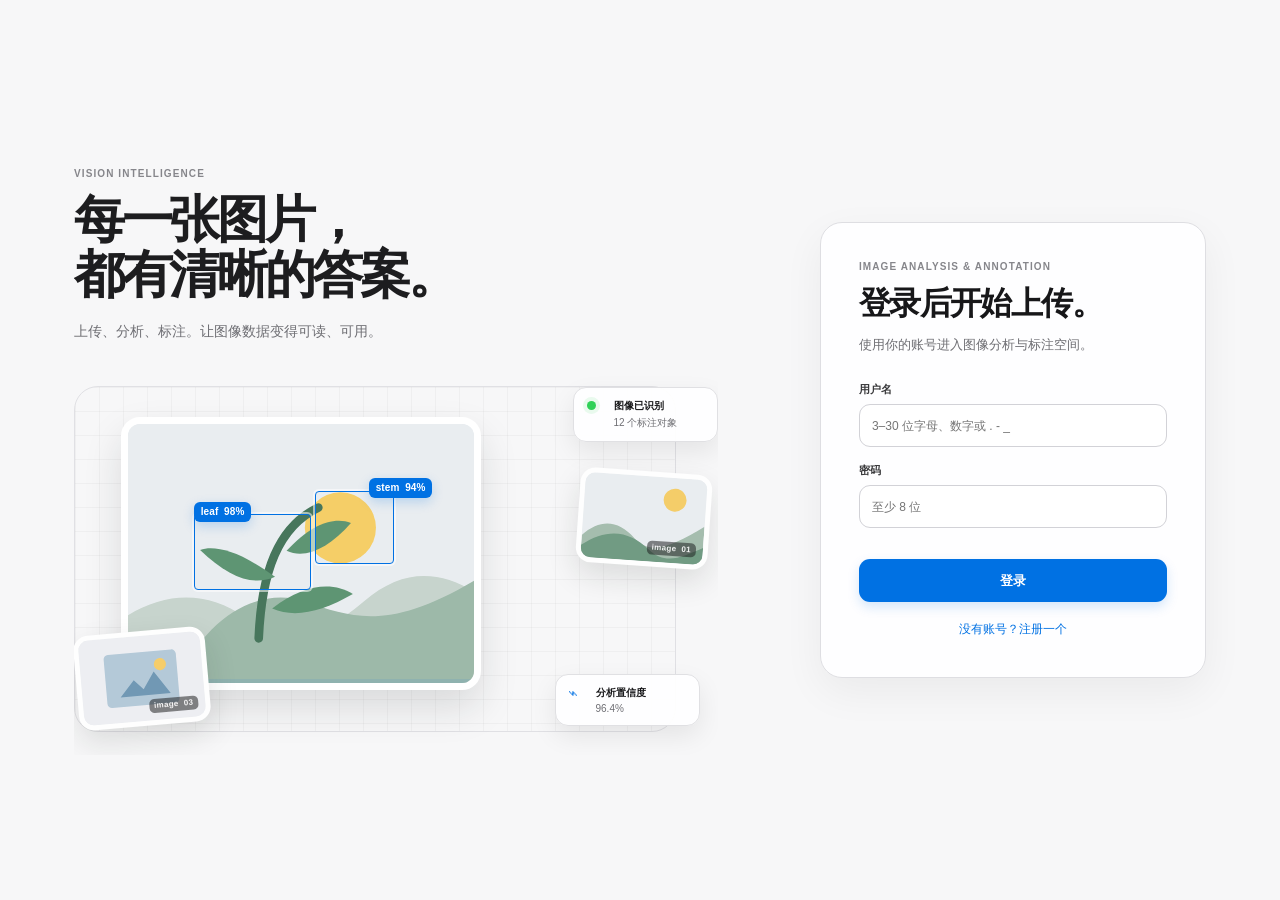
==== index.html @ e37cbc3e "导入 Vision Studio 前端（第二十五至二十八轮定稿） - 原生 HTML/CSS/JS，无构建步骤 - 唯一后端入口 sdk.js，含 5 处本地修正 - 后端地址统一在 core.js " ====
<!doctype html>
<html lang="zh-CN">
  <head>
    <meta charset="UTF-8" />
    <meta name="viewport" content="width=device-width, initial-scale=1.0" />
    <meta name="description" content="Vision Studio AI 视觉工作台" />
    <title>Vision Studio</title>
    <link rel="stylesheet" href="styles.css" />
  </head>
  <body>
    <div class="app-shell">
      <aside class="utility-rail" aria-label="快捷操作">
        <button id="railProfile" type="button" aria-label="个人与账号">
          <span class="material-symbols-rounded" aria-hidden="true">account_circle</span>
          <span class="rail-label">个人与账号</span>
        </button>
        <button id="railUpload" type="button" aria-label="上传图片">
          <span class="material-symbols-rounded" aria-hidden="true">cloud_upload</span>
          <span class="rail-label">上传图片</span>
        </button>
        <button id="railData" type="button" aria-label="查看图像数据">
          <span class="material-symbols-rounded" aria-hidden="true">photo_prints</span>
          <span class="rail-label">图像数据</span>
        </button>
        <button id="railTeam" type="button" aria-label="小组空间">
          <span class="material-symbols-rounded" aria-hidden="true">groups</span>
          <span class="rail-label">小组空间</span>
        </button>
        <span class="rail-divider" aria-hidden="true"></span>

        <!-- 退出：点击后从分隔线处分裂成独立小卡片，取消则收缩粘回 -->
        <span class="logout-slot">
          <button id="railLogout" class="logout-chip" type="button" aria-label="退出登录">
            <span class="logout-chip-icon">
              <span class="material-symbols-rounded" aria-hidden="true">logout</span>
            </span>
            <span class="logout-chip-copy">
              <span class="logout-chip-title">退出登录</span>
              <span class="logout-chip-note">需要重新登录</span>
            </span>
            <span class="logout-chip-action" id="confirmLogout" role="button" tabindex="0">确定</span>
          </button>
        </span>
      </aside>

      <main class="main" id="workspace">
        <header class="app-bar">
          <div class="app-brand">
            <span class="app-mark" aria-hidden="true">V</span>
            <span class="app-brand-name">Vision Studio</span>
          </div>
          <button class="app-account" id="appAccount" type="button" aria-label="打开个人与账号">
            <span class="app-avatar" id="appAvatar" aria-hidden="true">·</span>
            <span class="app-account-copy"><strong id="appAccountName">参赛成员</strong><small>个人与账号</small></span>
          </button>
        </header>

        <div class="content" id="contentArea">
          <!-- 上传 -->
          <section class="app-view is-visible" data-view="workspace">
            <section class="hero upload-hero" aria-labelledby="heroTitle">
              <div>
                <span class="eyebrow"><i></i> 图像分析与标注</span>
                <h1 id="heroTitle">选择图片，确认导入。</h1>
                <p>先加入待分析列表，确认后才会真正上传；可一次选择多张图片。</p>
              </div>
              <label class="upload-zone" for="imageUpload">
                <span class="material-symbols-rounded" aria-hidden="true">cloud_upload</span>
                <strong>点击选择图片</strong>
                <small>可多选 · 支持 JPG、PNG、WEBP · 单次最多 50 张</small>
              </label>
              <p class="upload-feedback" id="uploadFeedback" aria-live="polite">还未选择文件</p>
              <input id="imageUpload" type="file" accept="image/jpeg,image/png,image/webp,application/zip,.zip" multiple hidden />
            </section>

            <section class="section selection-panel" id="selectionPanel" hidden aria-labelledby="selectionTitle">
              <div class="section-heading">
                <div>
                  <p class="section-kicker">READY TO ANALYZE</p>
                  <h2 id="selectionTitle">已选择 0 个文件</h2>
                </div>
                <button class="text-button" id="clearSelection" type="button">全部清除</button>
              </div>
              <div class="selected-file-list" id="selectedFileList"></div>
              <div class="analysis-targets">
                <label for="analysisTargets">识别目标 <span>必填</span></label>
                <input id="analysisTargets" type="text" maxlength="300" placeholder="例如：行人、汽车、交通标志" />
                <small>用逗号分隔。模型会按这些类别检测并生成标注框。</small>
              </div>
              <div class="selection-actions"><span id="selectionSummary">确认后才会上传并开始分析</span><button class="primary-button" id="confirmAnalysis" type="button">确认并开始分析 <span>→</span></button></div>
            </section>
          </section>

          <!-- 图像数据 -->
          <section class="app-view" data-view="images" hidden>
            <section class="view-hero">
              <p class="section-kicker">IMAGE DATA</p>
              <h1>图像数据</h1>
              <p>已导入的图片与后续分析结果都在这里管理。</p>
              <button class="secondary-button" id="backToUpload" type="button">继续上传</button>
            </section>
            <section class="section"><div class="empty-state" id="imageDataState"><strong>还没有图像数据</strong><p>回到上传页，选择图片后确认分析。</p></div></section>
          </section>

          <!-- 小组空间：独立整页，左上信息卡 / 左下聊天 / 右侧小组成果 -->
          <section class="app-view team-view" data-view="team" hidden>
            <header class="team-head">
              <div>
                <p class="section-kicker">TEAM SPACE</p>
                <h1>小组空间</h1>
              </div>
              <div class="team-switch">
                <label class="sr-only" for="teamSelect">我的小组</label>
                <select id="teamSelect" aria-label="切换小组"><option value="">加载中…</option></select>
                <button class="secondary-button" id="newTeamButton" type="button">新建小组</button>
              </div>
            </header>

            <div class="team-grid" id="teamGrid" hidden>
              <div class="team-col">
                <article class="panel team-card-info">
                  <div class="team-info-head">
                    <span class="team-badge" id="teamBadge" aria-hidden="true">组</span>
                    <div class="team-info-title">
                      <h2 id="teamNameText">—</h2>
                      <p id="teamMeta">—</p>
                    </div>
                    <button class="icon-button" id="editTeamButton" type="button" aria-label="编辑小组资料" title="编辑小组资料" hidden>
                      <span class="material-symbols-rounded" aria-hidden="true">edit</span>
                    </button>
                  </div>
                  <p class="team-desc" id="teamDesc"></p>
                  <div class="team-members-block">
                    <div class="block-head">
                      <span>成员 <b id="teamMemberCount">0</b></span>
                      <button class="text-button" id="manageMembers" type="button" hidden>管理</button>
                    </div>
                    <ul class="member-strip" id="memberStrip"></ul>
                  </div>
                </article>

                <article class="panel team-card-chat" id="teamChatCard">
                  <div class="panel-head">
                    <div>
                      <h3>小组聊天</h3>
                      <p class="panel-sub" id="chatStatus">正在连接…</p>
                    </div>
                    <button class="icon-button" id="expandChat" type="button" aria-label="展开聊天" title="展开到全屏">
                      <span class="material-symbols-rounded" aria-hidden="true">open_in_full</span>
                    </button>
                  </div>
                  <div class="chat-body" id="chatBody">
                    <p class="chat-empty">正在读取小组消息…</p>
                  </div>
                  <form class="chat-composer" id="chatForm">
                    <input type="text" id="chatInput" maxlength="2000" autocomplete="off" placeholder="输入消息" disabled />
                    <button type="submit" id="sendChat" disabled>发送</button>
                  </form>
                </article>
              </div>

              <article class="panel team-card-results">
                <div class="panel-head">
                  <div>
                    <h3>小组成果</h3>
                    <p class="panel-sub" id="teamResultsMeta">—</p>
                  </div>
                  <button class="secondary-button" id="uploadToTeam" type="button">上传图片</button>
                  <input id="teamUploadInput" type="file" accept="image/jpeg,image/png,image/webp" multiple hidden />
                </div>
                <div class="team-results" id="teamResults"></div>
              </article>
            </div>

            <div class="team-empty" id="teamEmpty" hidden>
              <span class="material-symbols-rounded" aria-hidden="true">groups</span>
              <strong>还没有加入小组</strong>
              <p>创建一个小组，把个人图片汇总成小组成果，也让成员看到彼此的进度。</p>
              <button class="primary-button" id="createFirstTeam" type="button">创建小组</button>
            </div>
          </section>
        </div>

        <section class="detail-view" id="imageDetailView" hidden aria-labelledby="detailTitle">
          <button class="back-button" id="backToImages" type="button">← 返回图像数据</button>
          <div class="detail-layout">
            <div class="detail-preview"><div class="detail-image-stack"><img id="detailImage" alt="已上传图片预览" /><svg id="annotationOverlay" aria-label="模型标注框"></svg></div></div>
            <aside class="detail-meta">
              <p class="section-kicker">IMAGE DETAIL</p>
              <h1 id="detailTitle"></h1>
              <dl>
                <div><dt>图像尺寸</dt><dd id="detailDimensions">—</dd></div>
                <div><dt>文件大小</dt><dd id="detailSize">—</dd></div>
                <div><dt>分析状态</dt><dd id="detailAnalysis">等待提交分析</dd></div>
              </dl>
              <button class="secondary-button wide-button" id="sendToGroup" type="button">上传到小组库</button>
              <button class="delete-button" id="deleteImageButton" type="button">删除图片</button>
            </aside>
          </div>
        </section>
      </main>
    </div>

    <div class="upload-toast" id="uploadToast" role="status" aria-live="polite" hidden><span class="material-symbols-rounded" aria-hidden="true">check_circle</span><span><strong id="uploadToastTitle">已开始分析</strong><small id="uploadToastDetail">图片已存入图像数据</small></span><button id="goToData" type="button">查看图像数据</button></div>

    <!-- 个人资料与账号 -->
    <div class="dialog-backdrop" id="profileDialog" hidden>
      <section class="dialog settings-dialog profile-dialog" role="dialog" aria-modal="true" aria-labelledby="profileDialogTitle">
        <button class="dialog-close" id="closeProfileDialog" type="button" aria-label="关闭">×</button>
        <p class="section-kicker">PERSONAL ACCOUNT</p>
        <h2 id="profileDialogTitle">个人资料与账号</h2>
        <p class="dialog-description">可以修改展示名称与联系方式。用户名作为登录账号暂不更改。</p>

        <div class="avatar-editor">
          <span class="avatar avatar-64" id="profileAvatar" aria-hidden="true">·</span>
          <div class="avatar-editor-copy">
            <strong>头像</strong>
            <p class="settings-help">JPG、PNG、WEBP，4 MB 以内。组员会在成员列表里看到它。</p>
            <div class="avatar-editor-actions">
              <button class="secondary-button" id="pickAvatar" type="button">更换头像</button>
              <button class="text-button" id="removeAvatar" type="button" hidden>移除头像</button>
            </div>
          </div>
          <input id="avatarInput" type="file" accept="image/jpeg,image/png,image/webp" hidden />
        </div>

        <form id="profileForm" class="settings-form">
          <label for="profileUsername">用户名</label><input id="profileUsername" type="text" readonly />
          <label for="profileDisplayName">展示名称</label><input id="profileDisplayName" type="text" maxlength="50" placeholder="老师和组员看到的名称" />
          <div class="settings-two-cols"><div><label for="profileEmail">邮箱</label><input id="profileEmail" type="email" maxlength="50" placeholder="可选" /></div><div><label for="profilePhone">手机号</label><input id="profilePhone" type="tel" maxlength="30" placeholder="可选" /></div></div>
          <div class="settings-actions"><p id="profileStatus" class="settings-status" role="status"></p><button class="primary-button" type="submit">保存资料</button></div>
        </form>

        <form id="passwordForm" class="settings-form settings-divider">
          <h3>账号安全</h3><p class="settings-help">修改密码后当前登录会失效，需要用新密码重新登录。</p>
          <label for="oldPassword">当前密码</label><input id="oldPassword" type="password" autocomplete="current-password" required />
          <label for="newPassword">新密码</label><input id="newPassword" type="password" autocomplete="new-password" minlength="8" maxlength="128" required />
          <label for="confirmPassword">确认新密码</label><input id="confirmPassword" type="password" autocomplete="new-password" minlength="8" maxlength="128" required />
          <div class="settings-actions"><p id="passwordStatus" class="settings-status" role="status"></p><button class="secondary-button" type="submit">修改密码</button></div>
        </form>
      </section>
    </div>

    <!-- 新建 / 编辑小组：悬浮小窗 -->
    <div class="dialog-backdrop" id="groupDialog" hidden>
      <section class="dialog settings-dialog group-dialog" role="dialog" aria-modal="true" aria-labelledby="groupDialogTitle">
        <button class="dialog-close" id="closeGroupDialog" type="button" aria-label="关闭">×</button>
        <p class="section-kicker" id="groupDialogKicker">GROUP</p>
        <h2 id="groupDialogTitle">新建小组</h2>
        <p class="dialog-description" id="groupDialogDesc">给小组起个名字，之后可以随时修改。</p>
        <form id="groupForm" class="settings-form">
          <label for="groupName">小组名称</label><input id="groupName" type="text" maxlength="50" placeholder="例如：校园植物标注组" />
          <label for="groupDescription">小组介绍</label><textarea id="groupDescription" maxlength="300" rows="3" placeholder="写下小组的任务或分工（可选）"></textarea>
          <div class="settings-actions"><p id="groupStatus" class="settings-status" role="status"></p><button class="primary-button" id="saveGroupButton" type="submit">创建小组</button></div>
        </form>
        <div class="group-danger-zone" id="groupDanger" hidden>
          <div><strong>解散小组</strong><p>仅组长可操作。解散后成员将无法再进入这个空间。</p></div>
          <button class="delete-button compact-delete" id="dissolveTeamButton" type="button">解散小组</button>
        </div>
      </section>
    </div>

    <!-- 成员与角色 -->
    <div class="dialog-backdrop" id="membersDialog" hidden>
      <section class="dialog settings-dialog" role="dialog" aria-modal="true" aria-labelledby="membersDialogTitle">
        <button class="dialog-close" id="closeMembersDialog" type="button" aria-label="关闭">×</button>
        <p class="section-kicker">MEMBERS</p>
        <h2 id="membersDialogTitle">成员与角色</h2>
        <p class="dialog-description">组长可以调整成员角色；管理员只能调整普通成员。</p>
        <div id="memberRows" class="member-rows"></div>
        <form id="addMemberForm" class="settings-form settings-divider" hidden>
          <h3>添加成员</h3>
          <label for="memberSearch">查找账号</label>
          <div class="inline-form"><input id="memberSearch" type="search" minlength="2" placeholder="输入至少 2 位用户名" /><button id="searchMemberButton" class="secondary-button" type="button">查找</button></div>
          <div id="memberResults" class="member-results"></div>
          <p id="memberStatus" class="settings-status" role="status"></p>
        </form>
      </section>
    </div>

    <!-- 选择目标小组（个人图片 → 小组库） -->
    <div class="dialog-backdrop" id="groupPickerDialog" hidden>
      <section class="dialog settings-dialog group-dialog" role="dialog" aria-modal="true" aria-labelledby="groupPickerTitle">
        <button class="dialog-close" id="closeGroupPicker" type="button" aria-label="关闭">×</button>
        <p class="section-kicker">SEND TO GROUP</p>
        <h2 id="groupPickerTitle">上传到小组库</h2>
        <p class="dialog-description" id="groupPickerDesc">选一个小组，这张图片会复制一份到小组成果里。</p>
        <div id="groupPickerList" class="picker-list"></div>
        <p id="groupPickerStatus" class="settings-status" role="status"></p>
      </section>
    </div>

    <!-- 统一危险操作确认：替代浏览器系统 confirm -->
    <div class="dialog-backdrop danger-backdrop" id="dangerDialog" hidden>
      <section class="dialog danger-dialog" role="alertdialog" aria-modal="true" aria-labelledby="dangerTitle" aria-describedby="dangerMessage">
        <div class="danger-icon"><span class="material-symbols-rounded" aria-hidden="true">delete</span></div>
        <p class="section-kicker" id="dangerKicker">DELETE</p>
        <h2 id="dangerTitle">确认删除？</h2>
        <p id="dangerMessage">删除后无法恢复。</p>
        <p class="danger-detail" id="dangerDetail" hidden></p>
        <div class="danger-actions">
          <button type="button" id="cancelDanger">取消</button>
          <button type="button" id="confirmDanger">确认删除</button>
        </div>
      </section>
    </div>

    <div class="chat-scrim" id="chatScrim" hidden></div>

    <script src="sdk.js"></script>
    <script src="core.js"></script>
    <script src="app.js"></script>
    <script src="settings.js"></script>
    <script src="team.js"></script>
  </body>
</html>
---- styles.css ----
@font-face {
  font-family: "Material Symbols Rounded";
  src: url("./material-symbols-rounded.ttf");
}

.material-symbols-rounded {
  font-family: "Material Symbols Rounded";
  font-size: 20px;
  line-height: 1;
  font-variation-settings:
    "FILL" 0,
    "wght" 400,
    "GRAD" 0,
    "opsz" 24;
}
/* ---------- 变量 ---------- */
:root {
  --text: #171719;
  --muted: #6e6e73;
  --ease-out: cubic-bezier(.16, 1, .3, 1);
  --ease-spring: cubic-bezier(.22, 1.35, .4, 1);
}

/* ---------- 基础 ---------- */
* { box-sizing: border-box; }
html { scroll-behavior: smooth; }

body {
  margin: 0;
  min-width: 320px;
  color: var(--text);
  background: #f7f7f8;
  font-family: Inter, ui-sans-serif, -apple-system, BlinkMacSystemFont, "Segoe UI", "Microsoft YaHei", sans-serif;
  -webkit-font-smoothing: antialiased;
}

button, a { -webkit-tap-highlight-color: transparent; }
button { color: inherit; font: inherit; }
a { color: inherit; text-decoration: none; }

.app-shell { min-height: 100vh; }

/* 动效总开关：默认全部关掉，下面每条会动的规则各自声明自己的过渡 */
*, *::before, *::after { animation: none; transition: none; }

@media (prefers-reduced-motion: reduce) {
  * { scroll-behavior: auto !important; }
}

.main { min-height: 100vh; margin-left: 0; }

/* ---------- 顶栏：品牌 + 当前账号 ----------
   侧边栏去掉之后页面上没有任何"这是什么产品、我是谁"的信息，
   个人资料里改的展示名称也没有地方体现。这条顶栏补上这两件事，
   同时让"个人与账号"多一个比工具轨图标更直白的入口。 */
.app-bar { display: flex; width: min(760px, calc(100% - 40px)); margin: 0 auto; align-items: center; justify-content: space-between; gap: 16px; padding-top: 24px; }
.app-brand { display: flex; align-items: center; gap: 9px; }
.app-mark { display: grid; width: 26px; height: 26px; place-items: center; border-radius: 8px; color: #fff; background: #171719; font-size: 12px; font-weight: 750; letter-spacing: -.02em; }
.app-brand-name { font-size: 13px; font-weight: 650; letter-spacing: -.01em; }
.app-account { display: flex; align-items: center; gap: 8px; border: 0; border-radius: 999px; background: transparent; padding: 4px 10px 4px 4px; cursor: pointer; }
.app-account:hover { background: rgba(0, 0, 0, .045); }
.app-avatar { display: grid; width: 26px; height: 26px; flex: 0 0 auto; place-items: center; overflow: hidden; border-radius: 50%; color: #fff; background: linear-gradient(135deg, #6e6a72, #2e2e31); font-size: 11px; font-weight: 750; }
.app-avatar img { width: 100%; height: 100%; object-fit: cover; }
.app-account-copy { display: flex; flex-direction: column; gap: 1px; text-align: left; }
.app-account-copy strong { font-size: 11px; font-weight: 650; }
.app-account-copy small { color: #8e8e93; font-size: 9px; }

.secondary-button { height: 34px; border: 1px solid rgba(0, 0, 0, .08); border-radius: 999px; background: rgba(255, 255, 255, .74); padding: 0 12px; font-size: 12px; cursor: pointer; box-shadow: 0 1px 2px rgba(0, 0, 0, .02); }
.secondary-button:hover { border-color: #d1d1d6; background: #fff; transform: scale(1.03); }

/* ---------- 内容区 ---------- */
.content {
  width: min(760px, calc(100% - 40px));
  margin: 0 auto;
  padding: clamp(40px, 7vh, 82px) 0 80px;
}
/* 小组页是三栏，需要更宽的画布；上传页和图像数据页保持窄栏的阅读宽度 */
.content.is-wide { width: min(1080px, calc(100% - 40px)); }

.hero { position: relative; display: flex; align-items: end; justify-content: space-between; gap: 28px; padding-bottom: 73px; }
.hero::after { position: absolute; bottom: 31px; left: 0; width: 100%; height: 1px; background: #dedee2; content: ""; }
.eyebrow { display: inline-flex; align-items: center; gap: 8px; margin-bottom: 14px; color: #6e6e73; font-size: 11px; font-weight: 600; letter-spacing: .04em; }
.eyebrow i { width: 7px; height: 7px; border-radius: 50%; background: #6e6e73; box-shadow: none; }
.hero h1 { max-width: 700px; margin: 0; font-size: clamp(39px, 5vw, 62px); font-weight: 660; letter-spacing: -.055em; line-height: 1.045; }
.hero p { max-width: 565px; margin: 15px 0 0; color: var(--muted); font-size: 15px; line-height: 1.65; }

.primary-button { display: flex; height: 42px; flex: 0 0 auto; align-items: center; gap: 18px; border: 0; border-radius: 999px; color: #fff; background: #0071e3; padding: 0 17px; font-size: 12px; font-weight: 600; cursor: pointer; box-shadow: none; }
.primary-button:hover { background: #0071e3; transform: none; box-shadow: none; }
.primary-button:active { transform: scale(.95); }

.section { margin-top: 34px; }
.section-heading { display: flex; align-items: end; justify-content: space-between; margin-bottom: 15px; }
.section-kicker { margin: 0 0 6px; color: #a1a1aa; font-size: 9px; font-weight: 750; letter-spacing: .15em; }
.section h2 { margin: 0; font-size: 22px; font-weight: 650; letter-spacing: -.04em; }

/* ---------- 视图标题 / 空态 ---------- */
.app-view[hidden] { display: none; }
.view-hero { padding: 12px 0 43px; border-bottom: 1px solid #dedee2; }
.view-hero h1 { margin: 0; font-size: clamp(36px, 4.5vw, 54px); font-weight: 650; letter-spacing: -.05em; line-height: 1.08; }
.view-hero > p:not(.section-kicker) { max-width: 520px; margin: 15px 0 24px; color: #6e6e73; font-size: 14px; line-height: 1.7; }
.empty-state { display: grid; min-height: 190px; place-items: center; align-content: center; border: 1px dashed #dedee2; border-radius: 22px; background: rgba(255, 255, 255, .82); box-shadow: none; }
.empty-state strong { font-size: 13px; font-weight: 620; }
.empty-state p { margin: 7px 0 0; color: #a1a1aa; font-size: 10px; }
.image-data-list-wrap { width: 100%; }

/* ---------- 上传 ---------- */
.upload-hero { display: block; padding-bottom: 0; text-align: center; }
.upload-hero::after { display: none; }
.upload-hero .eyebrow { justify-content: center; }
.upload-hero h1 { max-width: none; color: #1d1d1f; font-size: clamp(38px, 6vw, 56px); }
.upload-hero p { max-width: 470px; margin-inline: auto; color: #6e6e73; }

.upload-zone {
  position: relative;
  display: flex;
  min-height: 190px;
  margin-top: 42px;
  align-items: center;
  justify-content: center;
  flex-direction: column;
  overflow: hidden;
  border: 1px solid #d2d2d7;
  border-radius: 22px;
  background: linear-gradient(145deg, #fff 0%, #fbfbfc 100%);
  box-shadow: 0 1px 0 rgba(0, 0, 0, .02);
  color: #171719;
  cursor: pointer;
}
.upload-zone::before { position: absolute; inset: 0; border: 1px solid rgba(0, 113, 227, 0); border-radius: inherit; content: ""; pointer-events: none; }
.upload-zone .material-symbols-rounded { margin-bottom: 14px; color: #4d4d52; font-size: 29px; }
.upload-zone strong { font-size: 13px; font-weight: 650; letter-spacing: -.01em; }
.upload-zone small { margin-top: 7px; color: #86868b; font-size: 11px; }
.upload-feedback { min-height: 18px; margin: 13px 0 0; color: #6e6e73; font-size: 11px; }
.selection-panel { margin-top: 34px; text-align: left; }
.selection-panel[hidden] { display: none; }
.text-button { border: 0; color: #6e6e73; background: transparent; font: inherit; font-size: 11px; cursor: pointer; }
.text-button:hover { color: #d92d20; }
.selected-file-list { display: grid; gap: 6px; }
.selected-file { display: grid; grid-template-columns: 36px minmax(0, 1fr) auto 28px; min-height: 52px; align-items: center; gap: 10px; border: 1px solid #e5e5ea; border-radius: 12px; background: #fff; padding: 7px 9px; }
.selected-file > .material-symbols-rounded { display: grid; width: 28px; height: 28px; place-items: center; border-radius: 8px; color: #0071e3; background: #edf6ff; font-size: 16px; }
.selected-file-preview { display: block; width: 36px; height: 36px; border-radius: 8px; background: #f2f2f7; object-fit: cover; }
.selected-file strong { overflow: hidden; font-size: 11px; text-overflow: ellipsis; white-space: nowrap; }
.selected-file small { color: #8e8e93; font-size: 10px; }
.selected-file button { display: grid; width: 28px; height: 28px; place-items: center; border: 0; border-radius: 8px; color: #8e8e93; background: transparent; font-size: 19px; cursor: pointer; }
.selected-file button:hover { color: #d92d20; background: #fff0ef; }
.selection-actions { display: flex; align-items: center; justify-content: space-between; gap: 16px; margin-top: 14px; }
.selection-actions > span { color: #6e6e73; font-size: 11px; }
.analysis-targets { display: grid; gap: 7px; margin-top: 16px; border-top: 1px solid #e5e5ea; padding-top: 16px; }
.analysis-targets label { color: #3a3a3c; font-size: 11px; font-weight: 650; }
.analysis-targets label span { margin-left: 5px; color: #0071e3; font-size: 9px; }
.analysis-targets input { width: 100%; min-height: 40px; border: 1px solid #d2d2d7; border-radius: 10px; outline: 0; background: #fff; padding: 9px 11px; color: #171719; font: inherit; font-size: 12px; }
.analysis-targets input:focus { border-color: #0071e3; box-shadow: 0 0 0 3px rgba(0, 113, 227, .12); }
.analysis-targets small { color: #6e6e73; font-size: 10px; line-height: 1.5; }

/* ---------- 图片列表 ---------- */
.image-list { display: grid; width: min(100%, 660px); gap: 1px; overflow: hidden; border: 1px solid #dedee2; border-radius: 16px; background: #dedee2; text-align: left; box-shadow: 0 1px 2px rgba(0, 0, 0, .025); }
.image-row { position: relative; display: flex; width: 100%; min-height: 72px; align-items: center; gap: 12px; border: 0; background: rgba(255, 255, 255, .94); padding: 8px 42px 8px 10px; cursor: pointer; font: inherit; text-align: left; }
.image-row:hover { background: #f7f7f8; }
.image-thumb { display: block; width: 54px; height: 54px; flex: 0 0 auto; overflow: hidden; border-radius: 9px; background: #f2f2f7; object-fit: cover; }
.image-copy { display: grid; min-width: 0; gap: 5px; }
.image-row strong { overflow: hidden; font-size: 12px; font-weight: 650; text-overflow: ellipsis; white-space: nowrap; }
.image-row small { color: #6e6e73; font-size: 11px; }
.image-row::after { position: absolute; right: 17px; color: #a1a1aa; content: "›"; font-size: 19px; font-weight: 300; }

/* ---------- 图片详情 ---------- */
.detail-view { width: min(1100px, calc(100% - 72px)); margin: 0 auto; padding: 54px 0 72px; }
.detail-view[hidden] { display: none; }
.back-button { border: 0; color: #0071e3; background: transparent; padding: 7px 0; font: inherit; font-size: 12px; font-weight: 600; cursor: pointer; }
.detail-layout { display: grid; grid-template-columns: minmax(0, 1fr) 250px; gap: 28px; margin-top: 25px; }
.detail-preview { display: grid; min-height: 540px; place-items: center; overflow: hidden; border: 1px solid #dedee2; border-radius: 22px; background: #fff; }
.detail-image-stack { position: relative; display: inline-grid; max-width: 100%; max-height: 620px; place-items: center; }
.detail-preview img { display: block; grid-area: 1 / 1; max-width: 100%; max-height: 620px; object-fit: contain; }
#annotationOverlay { position: absolute; inset: 0; width: 100%; height: 100%; overflow: visible; pointer-events: none; }
#annotationOverlay rect { fill: rgba(0, 113, 227, .07); stroke: #0071e3; stroke-width: 2; vector-effect: non-scaling-stroke; }
#annotationOverlay text { fill: #fff; font-size: 14px; font-weight: 650; paint-order: stroke; stroke: rgba(0, 70, 145, .92); stroke-width: 5px; stroke-linejoin: round; }
.detail-meta { padding-top: 15px; }
.detail-meta h1 { overflow-wrap: anywhere; margin: 0 0 27px; font-size: 25px; font-weight: 650; letter-spacing: -.04em; }
.detail-meta dl { margin: 0; }
.detail-meta dl div { border-top: 1px solid #dedee2; padding: 16px 0; }
.detail-meta dt { color: #6e6e73; font-size: 10px; }
.detail-meta dd { margin: 7px 0 0; color: #171719; font-size: 12px; font-weight: 600; }
.delete-button { width: 100%; height: 37px; margin-top: 8px; border: 1px solid #e5b4b4; border-radius: 10px; color: #b42318; background: #fff; font: inherit; font-size: 12px; font-weight: 650; cursor: pointer; }
.delete-button.is-armed { border-color: transparent; color: #fff; background: linear-gradient(135deg, #ef5b61, #cf2e47); box-shadow: 0 8px 20px rgba(190, 35, 58, .18); }
.delete-button:disabled { opacity: .55; cursor: wait; }
.wide-button { width: 100%; height: 37px; margin-top: 22px; border-color: #cfe4ff; border-radius: 10px; color: #0071e3; background: #f4f9ff; font-size: 12px; font-weight: 600; }
.wide-button:hover { border-color: #a7cfff; background: #eaf4ff; }

/* ---------- 弹窗 ---------- */
.dialog-backdrop { position: fixed; inset: 0; z-index: 40; display: grid; grid-template-columns: minmax(0, 1fr); place-items: center; background: rgba(23, 23, 25, .22); padding: 20px; opacity: 0; transition: opacity 180ms ease; }
.dialog-backdrop[hidden] { display: none; }
.dialog-backdrop.is-visible { opacity: 1; }
.dialog { position: relative; width: min(100%, 420px); max-width: 100%; min-width: 0; border: 1px solid rgba(0, 0, 0, .11); border-radius: 18px; background: #fff; padding: 30px; box-shadow: 0 24px 70px rgba(0, 0, 0, .18); }
.dialog-close { position: absolute; top: 13px; right: 13px; display: grid; width: 30px; height: 30px; place-items: center; border: 0; border-radius: 50%; color: #6e6e73; background: #f2f2f7; font-size: 20px; cursor: pointer; }
.dialog h2 { margin: 0; font-size: 25px; letter-spacing: -.04em; }
.dialog-description { margin: 10px 0 24px; color: #6e6e73; font-size: 12px; line-height: 1.65; }
.settings-dialog { width: min(100%, 660px); max-height: min(90vh, 820px); overflow-y: auto; scrollbar-width: thin; }
.settings-dialog.profile-dialog { width: min(100%, 520px); }
/* 改名/新建这类只填两个字段的小窗，不需要 660px 那么宽 */
.settings-dialog.group-dialog { width: min(100%, 460px); }
.settings-dialog h3 { margin: 0 0 4px; font-size: 14px; letter-spacing: -.02em; }
.settings-form label { display: block; margin: 13px 0 6px; color: #3a3a3c; font-size: 11px; font-weight: 650; }
.settings-form input, .settings-form textarea { width: 100%; min-height: 36px; border: 1px solid #d2d2d7; border-radius: 9px; outline: 0; background: #fff; padding: 8px 10px; color: #171719; font: inherit; font-size: 12px; }
.settings-form textarea { resize: vertical; }
.settings-form input:focus, .settings-form textarea:focus { border-color: #0071e3; box-shadow: 0 0 0 3px rgba(0, 113, 227, .12); }
.settings-form input[readonly] { color: #8e8e93; background: #f5f5f7; }
.settings-two-cols { display: grid; grid-template-columns: 1fr 1fr; gap: 12px; }
.settings-actions { display: flex; min-height: 52px; align-items: flex-end; justify-content: space-between; gap: 12px; }
.settings-actions .primary-button { height: 36px; }
.settings-actions .secondary-button { border-radius: 10px; }
.settings-status { margin: 0 0 7px; color: #248a3d; font-size: 11px; line-height: 1.5; }
.settings-status.is-error { color: #b42318; }
.settings-help { margin: 7px 0 10px; color: #6e6e73; font-size: 11px; line-height: 1.5; }
.settings-divider { margin-top: 22px; border-top: 1px solid #e5e5ea; padding-top: 20px; }
.inline-form { display: flex; gap: 8px; }
.inline-form input { flex: 1 1 auto; min-width: 0; }
.inline-form .secondary-button { flex: 0 0 auto; border-radius: 9px; }
.member-results { display: grid; gap: 5px; margin-top: 8px; color: #6e6e73; font-size: 11px; }
.member-result { display: flex; align-items: center; gap: 8px; border: 1px solid #e5e5ea; border-radius: 9px; background: #fff; padding: 7px 10px; font: inherit; font-size: 11px; text-align: left; cursor: pointer; }
.member-result:hover { border-color: #a7cfff; background: #f4f9ff; }
.settings-dialog .secondary-button { display: inline-flex; align-items: center; justify-content: center; }
.settings-dialog [hidden] { display: none; }
.group-danger-zone { display: flex; align-items: center; justify-content: space-between; gap: 16px; margin-top: 22px; border-top: 1px solid #f1d4d4; padding-top: 18px; }
.group-danger-zone strong { color: #9f241d; font-size: 12px; }
.group-danger-zone p { margin: 4px 0 0; color: #8e8e93; font-size: 10.5px; line-height: 1.5; }
.compact-delete { width: auto; min-width: 86px; margin: 0; padding-inline: 13px; }

/* 危险操作统一确认卡片：红色只出现在最后确认这一步。 */
.danger-backdrop { background: rgba(54, 7, 10, .26); backdrop-filter: blur(5px); }
.danger-dialog { overflow: hidden; width: min(100%, 390px); border: 0; color: #fff; background: linear-gradient(145deg, #ff625f 0%, #dc3545 48%, #a71631 100%); padding: 28px; box-shadow: 0 34px 90px rgba(110, 8, 23, .32); transform: translateY(12px) scale(.975); transition: transform 300ms var(--ease-spring); }
.danger-backdrop.is-visible .danger-dialog { transform: translateY(0) scale(1); }
.danger-icon { display: grid; width: 42px; height: 42px; place-items: center; margin-bottom: 22px; border: 1px solid rgba(255, 255, 255, .28); border-radius: 13px; background: rgba(255, 255, 255, .13); }
.danger-icon .material-symbols-rounded { font-size: 22px; }
.danger-dialog .section-kicker { color: rgba(255, 255, 255, .68); }
.danger-dialog h2 { color: #fff; }
.danger-dialog > p:not(.section-kicker) { margin: 10px 0 0; color: rgba(255, 255, 255, .86); font-size: 12px; line-height: 1.65; }
.danger-detail { border: 1px solid rgba(255, 255, 255, .18); border-radius: 11px; background: rgba(82, 0, 18, .16); padding: 10px 12px; }
.danger-actions { display: grid; grid-template-columns: 1fr 1fr; gap: 9px; margin-top: 24px; }
.danger-actions button { height: 38px; border: 0; border-radius: 10px; font: inherit; font-size: 12px; font-weight: 700; cursor: pointer; }
.danger-actions #cancelDanger { color: #fff; background: rgba(255, 255, 255, .15); }
.danger-actions #confirmDanger { color: #a71631; background: #fff; box-shadow: 0 8px 22px rgba(71, 0, 12, .18); }
.danger-actions button:hover { transform: translateY(-1px); }
.danger-actions button:focus-visible { outline: 2px solid rgba(255, 255, 255, .82); outline-offset: 2px; }
.danger-actions button:disabled { opacity: .6; cursor: wait; transform: none; }

/* 头像：有图显示图片，没图显示首字。四种尺寸覆盖顶栏、成员条、成员行、资料页。 */
.avatar { display: grid; flex: 0 0 auto; place-items: center; overflow: hidden; border-radius: 50%; color: #fff; background: linear-gradient(135deg, #6e6a72, #2e2e31); font-weight: 700; letter-spacing: -.02em; }
.avatar img { width: 100%; height: 100%; object-fit: cover; }
.avatar-24 { width: 24px; height: 24px; font-size: 10px; }
.avatar-26 { width: 26px; height: 26px; font-size: 10px; }
.avatar-32 { width: 32px; height: 32px; font-size: 12px; }
.avatar-64 { width: 64px; height: 64px; font-size: 22px; }
.avatar-editor { display: flex; align-items: center; gap: 14px; border: 1px solid #ececf0; border-radius: 14px; background: #fbfbfc; padding: 14px; }
.avatar-editor-copy { min-width: 0; }
.avatar-editor-copy > strong { font-size: 12px; }
.avatar-editor .settings-help { margin: 3px 0 9px; }
.avatar-editor-actions { display: flex; align-items: center; gap: 10px; }
.avatar-editor-actions .secondary-button { height: 30px; border-radius: 8px; }
.sr-only { position: absolute; width: 1px; height: 1px; overflow: hidden; clip-path: inset(50%); white-space: nowrap; }
.upload-toast { position: fixed; z-index: 35; right: 24px; bottom: 24px; display: flex; min-width: 310px; align-items: center; gap: 10px; border: 1px solid rgba(0, 113, 227, .13); border-radius: 15px; background: rgba(255, 255, 255, .94); padding: 12px; box-shadow: 0 18px 44px rgba(0, 0, 0, .13); opacity: 0; transform: translateY(12px); pointer-events: none; transition: opacity 260ms ease, transform 420ms var(--ease-spring); backdrop-filter: blur(16px); }
.upload-toast[hidden] { display: none; }
.upload-toast.is-visible { opacity: 1; transform: translateY(0); pointer-events: auto; }
.upload-toast > .material-symbols-rounded { color: #248a3d; font-size: 22px; }
.upload-toast span:nth-child(2) { display: grid; gap: 3px; }
.upload-toast strong { font-size: 11px; }
.upload-toast small { color: #6e6e73; font-size: 10px; }
.upload-toast button { margin-left: auto; border: 0; border-radius: 9px; color: #0071e3; background: #edf6ff; padding: 8px 10px; font: inherit; font-size: 10px; font-weight: 650; cursor: pointer; }

/* ==========================================================================
   小组空间（独立整页）
   左上小组信息 / 左下小组聊天 / 右侧小组成果
   ========================================================================== */
.team-head { display: flex; align-items: flex-end; justify-content: space-between; gap: 20px; padding: 12px 0 22px; border-bottom: 1px solid #dedee2; }
.team-head h1 { margin: 0; font-size: clamp(30px, 4vw, 44px); font-weight: 650; letter-spacing: -.05em; line-height: 1.1; }
.team-switch { display: flex; align-items: center; gap: 10px; padding-bottom: 3px; }
.team-switch select { height: 34px; min-width: 160px; max-width: 220px; border: 1px solid #d2d2d7; border-radius: 9px; outline: 0; background: #fff; padding: 0 10px; color: #171719; font: inherit; font-size: 12px; cursor: pointer; }
.team-switch select:focus { border-color: #0071e3; box-shadow: 0 0 0 3px rgba(0, 113, 227, .12); }
.team-switch .secondary-button { height: 34px; border-radius: 9px; }

.team-grid { display: grid; grid-template-columns: 330px minmax(0, 1fr); gap: 16px; margin-top: 22px; }
.team-grid[hidden] { display: none; }
.team-col { display: grid; gap: 16px; }

.panel { border: 1px solid #e6e6eb; border-radius: 18px; background: #fff; box-shadow: 0 1px 2px rgba(0, 0, 0, .03), 0 20px 40px -30px rgba(0, 0, 0, .3); }
.panel-head { display: flex; align-items: flex-start; justify-content: space-between; gap: 12px; }
.panel-head h3 { margin: 0; font-size: 13px; font-weight: 650; letter-spacing: -.01em; }
.panel-sub { margin: 3px 0 0; color: #a1a1aa; font-size: 10px; }

/* ---- 左上：小组信息 ---- */
.team-card-info { padding: 18px; }
.team-info-head { display: flex; align-items: center; gap: 11px; }
.team-badge { display: grid; width: 40px; height: 40px; flex: 0 0 auto; place-items: center; border-radius: 13px; color: #fff; background: linear-gradient(135deg, #2f2f33, #171719); font-size: 15px; font-weight: 700; }
.team-info-title { min-width: 0; flex: 1 1 auto; }
.team-info-title h2 { overflow: hidden; margin: 0; font-size: 17px; font-weight: 650; letter-spacing: -.03em; text-overflow: ellipsis; white-space: nowrap; }
.team-info-title p { overflow: hidden; margin: 3px 0 0; color: #8e8e93; font-size: 10.5px; text-overflow: ellipsis; white-space: nowrap; }
.icon-button { display: grid; width: 30px; height: 30px; flex: 0 0 auto; place-items: center; border: 1px solid #e5e5ea; border-radius: 9px; color: #6e6e73; background: #fff; cursor: pointer; transition: border-color 200ms ease, color 200ms ease, background 200ms ease; }
.icon-button:hover { border-color: #a7cfff; color: #0071e3; background: #f4f9ff; }
.icon-button .material-symbols-rounded { font-size: 17px; }
.icon-button[hidden] { display: none; }
.team-desc { margin: 13px 0 0; color: #4d4d52; font-size: 12px; line-height: 1.65; overflow-wrap: anywhere; }
.team-desc.is-empty { color: #a1a1aa; }
.team-members-block { margin-top: 16px; border-top: 1px solid #f0f0f3; padding-top: 13px; }
.block-head { display: flex; align-items: center; justify-content: space-between; margin-bottom: 9px; color: #6e6e73; font-size: 10px; font-weight: 650; letter-spacing: .04em; }
.block-head b { color: #171719; font-weight: 700; }
.member-strip { display: flex; flex-wrap: wrap; gap: 6px; margin: 0; padding: 0; list-style: none; }
.member-chip { display: flex; max-width: 100%; align-items: center; gap: 6px; border: 1px solid #ececf0; border-radius: 999px; background: #fafafb; padding: 3px 9px 3px 3px; }
.member-chip.is-me { border-color: #cfe4ff; background: #f4f9ff; }
.member-name { overflow: hidden; max-width: 92px; font-size: 11px; text-overflow: ellipsis; white-space: nowrap; }
.member-empty { color: #a1a1aa; font-size: 11px; }
.role-tag { flex: 0 0 auto; border-radius: 5px; padding: 1px 5px; font-size: 9px; font-style: normal; font-weight: 650; }
.role-owner { color: #b25000; background: #fff2e3; }
.role-admin { color: #0071e3; background: #e9f3ff; }

/* ---- 左下：小组聊天 ---- */
.team-card-chat { display: flex; min-height: 268px; flex-direction: column; padding: 16px 16px 14px; }
.chat-body { display: flex; min-height: 160px; max-height: 320px; flex: 1 1 auto; flex-direction: column; gap: 10px; overflow-y: auto; margin: 14px 0; border: 1px solid #ececf0; border-radius: 13px; background: #fafafb; padding: 14px; scrollbar-width: thin; }
.chat-empty { max-width: 220px; margin: 0; color: #a1a1aa; font-size: 11px; line-height: 1.6; }
.chat-body > .chat-empty { margin: auto; text-align: center; }
.chat-message { display: grid; grid-template-columns: 26px minmax(0, 1fr); align-items: end; gap: 7px; max-width: 88%; }
.chat-message.is-me { align-self: flex-end; grid-template-columns: minmax(0, 1fr); }
.chat-message.is-me .avatar { display: none; }
.chat-message-copy { min-width: 0; }
.chat-message-meta { display: flex; align-items: center; gap: 6px; margin: 0 0 3px 2px; color: #8e8e93; font-size: 9px; }
.chat-message.is-me .chat-message-meta { justify-content: flex-end; margin-right: 2px; }
.chat-bubble { margin: 0; border: 1px solid #e5e5ea; border-radius: 5px 13px 13px; background: #fff; padding: 8px 10px; color: #2d2d30; font-size: 11px; line-height: 1.55; overflow-wrap: anywhere; white-space: pre-wrap; }
.chat-message.is-me .chat-bubble { border-color: #0071e3; border-radius: 13px 5px 13px 13px; color: #fff; background: #0071e3; }
.chat-composer { display: flex; gap: 8px; }
.chat-composer input { flex: 1 1 auto; min-width: 0; height: 34px; border: 1px solid #e5e5ea; border-radius: 9px; outline: 0; background: #fff; padding: 0 11px; color: #171719; font: inherit; font-size: 11px; }
.chat-composer input:focus { border-color: #0071e3; box-shadow: 0 0 0 3px rgba(0, 113, 227, .1); }
.chat-composer button { flex: 0 0 auto; border: 0; border-radius: 9px; background: #0071e3; padding: 0 13px; color: #fff; font: inherit; font-size: 11px; cursor: pointer; }
.chat-composer input:disabled, .chat-composer button:disabled { color: #a1a1aa; background: #f0f0f3; cursor: not-allowed; }
/* 展开到全屏：盖住整个视口，Esc 或点遮罩收回 */
.team-card-chat.is-expanded { position: fixed; z-index: 60; inset: clamp(16px, 6vh, 64px) clamp(16px, 8vw, 200px); min-height: 0; box-shadow: 0 40px 90px rgba(0, 0, 0, .28); }
.team-card-chat.is-expanded .chat-body { max-height: none; }
body.chat-open { overflow: hidden; }
.chat-scrim { position: fixed; z-index: 55; inset: 0; background: rgba(23, 23, 25, .28); }
.chat-scrim[hidden] { display: none; }

/* ---- 右侧：小组成果 ---- */
.team-card-results { display: flex; min-height: 452px; flex-direction: column; padding: 18px; }
.team-card-results .secondary-button { height: 30px; border-radius: 8px; font-size: 11px; }
.team-results { display: grid; grid-template-columns: repeat(auto-fill, minmax(124px, 1fr)); gap: 10px; margin-top: 15px; }
/* 没有成果时把提示垂直居中，否则一大片空白看起来像没加载完 */
.team-results.is-empty { flex: 1 1 auto; align-content: center; }
.result-tile { position: relative; overflow: hidden; aspect-ratio: 1; border: 0; border-radius: 12px; background: #f2f2f7; padding: 0; cursor: pointer; transition: transform 380ms var(--ease-spring), box-shadow 380ms var(--ease-out); }
.result-tile:hover { transform: translateY(-2px); box-shadow: 0 12px 24px -12px rgba(0, 0, 0, .35); }
.result-tile img { display: block; width: 100%; height: 100%; object-fit: cover; }
.result-name { position: absolute; right: 0; bottom: 0; left: 0; overflow: hidden; background: linear-gradient(transparent, rgba(0, 0, 0, .62)); padding: 18px 8px 6px; color: #fff; font-size: 9.5px; text-align: left; text-overflow: ellipsis; white-space: nowrap; }
.results-empty { grid-column: 1 / -1; margin: 0; border: 1px dashed #e3e3e8; border-radius: 13px; padding: 34px 22px; color: #a1a1aa; font-size: 11.5px; line-height: 1.75; text-align: center; }

.team-empty { display: grid; place-items: center; align-content: center; margin-top: 26px; border: 1px dashed #dedee2; border-radius: 20px; background: rgba(255, 255, 255, .82); padding: 54px 24px; text-align: center; }
.team-empty[hidden] { display: none; }
.team-empty .material-symbols-rounded { color: #c7c7cc; font-size: 34px; }
.team-empty strong { margin-top: 12px; font-size: 14px; }
.team-empty p { max-width: 380px; margin: 8px 0 20px; color: #8e8e93; font-size: 11.5px; line-height: 1.7; }
.team-empty .primary-button { height: 38px; }

/* ---- 成员与角色弹窗 ---- */
.member-rows { display: grid; gap: 7px; }
.member-row { display: flex; align-items: center; gap: 10px; border: 1px solid #ececf0; border-radius: 11px; background: #fbfbfc; padding: 7px 10px; }
.member-row-copy { display: grid; min-width: 0; flex: 1 1 auto; gap: 1px; }
.member-row-copy strong { overflow: hidden; font-size: 12px; text-overflow: ellipsis; white-space: nowrap; }
.member-row-copy small { color: #a1a1aa; font-size: 10px; }
.role-select { width: auto; min-height: 28px; border: 1px solid #d2d2d7; border-radius: 8px; background: #fff; padding: 2px 6px; color: #171719; font: inherit; font-size: 10.5px; }

/* ---- 选择目标小组 ---- */
.picker-list { display: grid; gap: 7px; }
.picker-item { display: grid; gap: 2px; border: 1px solid #e5e5ea; border-radius: 11px; background: #fff; padding: 10px 12px; font: inherit; text-align: left; cursor: pointer; transition: border-color 200ms ease, background 200ms ease; }
.picker-item:hover { border-color: #a7cfff; background: #f4f9ff; }
.picker-item:disabled { opacity: .55; cursor: wait; }
.picker-item strong { font-size: 12px; font-weight: 650; }
.picker-item small { color: #8e8e93; font-size: 10.5px; }

/* ==========================================================================
   工具轨 + 退出卡片
   ========================================================================== */
.utility-rail {
  position: fixed;
  z-index: 12;
  top: 50%;
  left: 22px;
  display: grid;
  width: 48px;
  padding: 5px;
  gap: 3px;
  overflow: visible;
  border: 1px solid rgba(0, 0, 0, .07);
  border-radius: 16px;
  background: rgba(255, 255, 255, .82);
  box-shadow: 0 12px 30px rgba(0, 0, 0, .08);
  transform: translateY(-50%);
  backdrop-filter: blur(16px);
  transition: width 480ms cubic-bezier(.34, 1.42, .52, 1);
}
/* 光标停留后展开：露出文字，帮助用户认识图标含义 */
.utility-rail.is-expanded { width: 172px; }

.utility-rail button:not(.logout-chip) { display: flex; width: 36px; height: 36px; align-items: center; justify-content: flex-start; overflow: hidden; border: 0; border-radius: 11px; color: #6e6e73; background: transparent; padding: 0 9px; cursor: pointer; transition: color 220ms ease, background 220ms ease, width 480ms cubic-bezier(.34, 1.42, .52, 1); }
.utility-rail button:not(.logout-chip):hover { color: #0071e3; background: #edf6ff; }
.utility-rail button:not(.logout-chip).is-active { color: #0071e3; background: #e6f2ff; box-shadow: inset 0 0 0 1px rgba(0, 113, 227, .08); }
/* 图像数据用绿色：图片与自然色更直觉，和上传的蓝、退出的红区分开 */
.utility-rail #railData:hover { color: #248a3d; background: #ecf9f0; }
.utility-rail #railData.is-active { color: #248a3d; background: #e7f7ed; box-shadow: inset 0 0 0 1px rgba(36, 138, 61, .09); }
/* 展开时只改宽度，图标始终贴在左侧 9px 处，不会跳位 */
.utility-rail.is-expanded button:not(.logout-chip) { width: 100%; }
.utility-rail .material-symbols-rounded { flex: 0 0 auto; color: currentColor; font-size: 20px; }

/* 图标旁的文字标签：位置固定，只做淡入淡出。
   以前动画 max-width 和 margin-left，文字会被逐帧重排 + 横向位移，
   看起来就是"抽搐"；现在靠按钮自身的 overflow:hidden 把文字擦出来。
   color 用 inherit 跟随按钮：悬停变蓝、图像数据变绿、当前栏目高亮，
   文字会自动和图标同色，不用再单独写三条覆盖规则。 */
.rail-label { margin-left: 10px; flex: 0 0 auto; color: inherit; font-size: 12px; white-space: nowrap; opacity: 0; transition: opacity 220ms ease; }
.utility-rail.is-expanded .rail-label { opacity: 1; transition-delay: 170ms; }

.rail-divider { width: 20px; height: 1px; margin: 3px auto; border-radius: 1px; background: #e5e5ea; transition: width 260ms cubic-bezier(.34, 1.42, .52, 1), margin 260ms cubic-bezier(.34, 1.42, .52, 1), opacity 200ms ease; }
.utility-rail.is-expanded .rail-divider { width: 100%; }
body.is-arriving .utility-rail { animation: rail-arrive 700ms 350ms cubic-bezier(.16, 1, .3, 1) backwards; }

/* 分裂后槽位收缩，工具轨回到紧凑状态，不留空。
   复原时和卡片的上移用同一条曲线、同一个时长，看起来是合拢，
   而不是卡片先回来、侧边栏再单独"接纳"它。 */
.utility-rail.is-detaching .rail-divider { width: 0; margin-block: 0; opacity: 0; }
.logout-slot { position: relative; width: 36px; height: 36px; transition: height 260ms cubic-bezier(.34, 1.42, .52, 1); }
.utility-rail.is-detaching .logout-slot { height: 0; }

.logout-chip {
  position: absolute;
  top: 0;
  left: 0;
  display: flex;
  width: 36px;
  height: 36px;
  align-items: center;
  overflow: hidden;
  border: 1px solid transparent;
  border-radius: 11px;
  background: transparent;
  color: #6e6e73;
  padding: 0;
  cursor: pointer;
  transform: translate(0, 0);
  will-change: width, height, transform;
  /* 两个方向各走各的节奏，靠变量切换：
     展开 = 先下移(0ms) 再横向展开(260ms)
     收起 = 缩回小卡片(0ms) 再上移归位(240ms) */
  --chip-w-dur: 260ms;
  --chip-w-delay: 0ms;
  --chip-t-dur: 260ms;
  --chip-t-delay: 240ms;
  --chip-bg-dur: 260ms;
  --chip-bg-delay: 240ms;
  transition:
    width var(--chip-w-dur) cubic-bezier(.34, 1.42, .52, 1) var(--chip-w-delay),
    height var(--chip-w-dur) cubic-bezier(.34, 1.42, .52, 1),
    transform var(--chip-t-dur) cubic-bezier(.34, 1.42, .52, 1) var(--chip-t-delay),
    border-radius var(--chip-w-dur) ease,
    border-color var(--chip-bg-dur) ease var(--chip-bg-delay),
    background var(--chip-bg-dur) ease var(--chip-bg-delay),
    color 140ms ease,
    box-shadow var(--chip-bg-dur) ease var(--chip-bg-delay);
}

/* hover 底色单独用一层伪元素：卡片自身的状态底色可以慢慢褪，
   hover 反馈依然灵敏，两套过渡互不干扰 */
.logout-chip::after { position: absolute; inset: 0; z-index: 0; border-radius: inherit; background: #fff0ef; content: ""; opacity: 0; pointer-events: none; transition: opacity 200ms ease; }
.utility-rail .logout-chip:not(.is-open):hover { color: #d92d20; }
.utility-rail .logout-chip:not(.is-open):hover::after { opacity: 1; }

.logout-chip-icon { position: relative; z-index: 1; display: grid; width: 34px; height: 34px; flex: 0 0 auto; place-items: center; transform: translateX(1px); transition: color 140ms ease; }
.logout-chip-icon .material-symbols-rounded { font-size: 20px; }

/* 文字块宽度锁死为内容宽，不随卡片宽度动画逐帧伸缩，
   否则字形会跟着重新排版、出现细微抖动 */
.logout-chip-copy { position: relative; z-index: 1; display: flex; flex: 0 0 auto; flex-direction: column; gap: 1px; opacity: 0; white-space: nowrap; transition: opacity 240ms ease; }
.logout-chip-title { color: #171719; font-size: 11px; font-weight: 650; letter-spacing: -.01em; }
.logout-chip-note { color: #8e8e93; font-size: 9px; transition: color 480ms ease; }

.logout-chip-action {
  position: relative;
  z-index: 1;
  margin-left: auto;
  margin-right: 0;
  max-width: 0;
  overflow: hidden;
  padding: 5px 0;
  border-radius: 7px;
  background: #d92d20;
  color: #fff;
  font-size: 10px;
  font-weight: 650;
  white-space: nowrap;
  opacity: 0;
  transform: scale(.84);
  transition:
    opacity 220ms ease,
    transform 380ms cubic-bezier(.34, 1.42, .52, 1),
    max-width 420ms cubic-bezier(.34, 1.42, .52, 1),
    padding 420ms cubic-bezier(.34, 1.42, .52, 1),
    margin-right 420ms cubic-bezier(.34, 1.42, .52, 1);
}

/* 工具轨展开时，退出整行显示文字，宽度与工具轨内容区对齐 */
.utility-rail.is-expanded .logout-chip { width: 160px; }
.utility-rail.is-expanded .logout-chip .logout-chip-copy { opacity: 1; transition-delay: 200ms; }
.utility-rail.is-expanded .logout-chip.is-confirming { width: 172px; }

/* 第一段：先整体向下脱离工具轨（0-300ms），落位后横向展开（260ms 起） */
.logout-chip.is-open {
  --chip-w-dur: 440ms;
  --chip-w-delay: 260ms;
  --chip-t-dur: 300ms;
  --chip-t-delay: 0ms;
  /* 展开时底色立刻跟上，不要延迟 */
  --chip-bg-dur: 480ms;
  --chip-bg-delay: 0ms;
  width: 108px;
  height: 44px;
  transform: translate(0, 30px);
  border-radius: 14px;
  border-color: rgba(217, 45, 32, .16);
  background: #fff4f3;
  box-shadow: 0 12px 30px rgba(217, 45, 32, .1), 0 2px 6px rgba(0, 0, 0, .04);
}
.logout-chip.is-open .logout-chip-copy { opacity: 1; transition-delay: 240ms; }
.logout-chip.is-open .logout-chip-icon { color: #d92d20; }

/* 第二段：红色加深并向右延长，让出确定按钮的位置（不再延迟） */
.logout-chip.is-confirming {
  --chip-w-delay: 0ms;
  --chip-t-delay: 0ms;
  width: 168px;
  border-color: rgba(217, 45, 32, .26);
  background: #ffecea;
  box-shadow: 0 14px 34px rgba(217, 45, 32, .16), 0 2px 6px rgba(217, 45, 32, .06);
}
.logout-chip.is-confirming .logout-chip-action { max-width: 76px; margin-right: 8px; padding: 5px 10px; opacity: 1; transform: scale(1); }
.logout-chip.is-confirming .logout-chip-note { color: #c9695f; }
.logout-chip.is-confirming .logout-chip-action:hover { background: #c4221a; }

/* 收起第一拍：形状和位置都锁住不动，只把红色褪成和工具轨一样的浅色。
   这样卡片不会先"缩成一个图标"再被侧边栏接纳，而是整条卡片先褪色，
   下一拍再缩回小卡片，最后一拍上移归位（和槽位合拢同时发生）。 */
.logout-chip.is-fading {
  --chip-bg-dur: 200ms;
  --chip-bg-delay: 0ms;
  background: rgba(255, 255, 255, .62);
  border-color: rgba(0, 0, 0, .05);
  box-shadow: 0 8px 20px rgba(0, 0, 0, .05);
}
.logout-chip.is-fading .logout-chip-icon { color: #a1a1a6; }
.logout-chip.is-fading .logout-chip-copy { opacity: 0; transition-delay: 0ms; }
.logout-chip.is-fading .logout-chip-action { opacity: 0; transform: scale(.9); transition-delay: 0ms; }
.logout-chip.is-fading .logout-chip-note { color: #8e8e93; }

/* 退出确认后页面退场：内容轻微缩小淡出 */
body.is-leaving .app-shell { pointer-events: none; transform: scale(.97); opacity: 0; transition: transform 360ms cubic-bezier(.4, 0, .2, 1), opacity 320ms cubic-bezier(.4, 0, .2, 1); }
body.is-leaving .utility-rail { opacity: 0; transform: translate(-22px, -50%); transition: opacity 280ms ease, transform 280ms ease; }

/* ==========================================================================
   入场动效：只在 body.motion-ready 之后开启
   ========================================================================== */
.motion-ready .upload-hero > div { animation: vision-enter 720ms var(--ease-out) both; }
.motion-ready .upload-zone { animation: vision-enter 720ms 90ms var(--ease-out) both; transition: transform 500ms var(--ease-spring), box-shadow 500ms var(--ease-out), border-color 320ms ease, background 320ms ease; }
.motion-ready .upload-zone:hover { border-color: #adadbb; box-shadow: 0 16px 38px rgba(0, 0, 0, .075); transform: translateY(-3px); }
.motion-ready .upload-zone:hover .material-symbols-rounded { color: #0071e3; transform: translateY(-2px); }
.motion-ready .upload-zone .material-symbols-rounded { transition: color 320ms ease, transform 500ms var(--ease-spring); }
.motion-ready .upload-zone.is-dragging { border-color: #0071e3; background: #f5f9ff; box-shadow: 0 0 0 5px rgba(0, 113, 227, .1); transform: scale(1.008); }
.motion-ready .image-row { animation: image-row-enter 520ms calc(var(--row-index) * 55ms) var(--ease-out) both; transition: background 250ms ease, transform 400ms var(--ease-spring); }
.motion-ready .image-row:hover { background: #f7f9fc; transform: translateX(3px); }
.motion-ready .image-row::after { transition: transform 400ms var(--ease-spring), color 250ms ease; }
.motion-ready .image-row:hover::after { color: #0071e3; transform: translateX(3px); }
.motion-ready .back-button { transition: transform 400ms var(--ease-spring), color 250ms ease; }
.motion-ready .back-button:hover { color: #0065c9; transform: translateX(-3px); }
.motion-ready .detail-view.is-visible .detail-preview { animation: detail-image-in 650ms var(--ease-out) both; }
.motion-ready .detail-view.is-visible .detail-meta { animation: vision-enter 650ms 80ms var(--ease-out) both; }
.motion-ready .delete-button { transition: background 220ms ease, border-color 220ms ease, color 220ms ease, box-shadow 260ms ease, transform 360ms var(--ease-spring); }
.motion-ready .delete-button:hover { background: #fff5f5; transform: translateY(-1px); }
.motion-ready .delete-button.is-armed, .motion-ready .delete-button.is-armed:hover { color: #fff; background: linear-gradient(135deg, #ef5b61, #cf2e47); transform: translateY(-1px) scale(1.01); }

@keyframes vision-enter { from { opacity: 0; transform: translateY(16px); } to { opacity: 1; transform: translateY(0); } }
@keyframes image-row-enter { from { opacity: 0; transform: translateY(9px); } to { opacity: 1; transform: translateY(0); } }
@keyframes detail-image-in { from { opacity: 0; transform: scale(.985); } to { opacity: 1; transform: scale(1); } }
@keyframes rail-arrive { 0% { opacity: 0; transform: translate(-34px, -50%) scale(.92); } 100% { opacity: 1; transform: translate(0, -50%) scale(1); } }

@media (prefers-reduced-motion: reduce) {
  .motion-ready *, .motion-ready *::before, .motion-ready *::after { animation: none !important; transition: none !important; }
}

/* ==========================================================================
   响应式
   ========================================================================== */
@media (max-width: 820px) {
  .utility-rail { top: auto; bottom: 12px; left: 50%; display: flex; width: auto; transform: translateX(-50%); }
  .utility-rail.is-expanded { width: auto; }
  .utility-rail.is-expanded button:not(.logout-chip) { width: 36px; }
  .utility-rail.is-expanded .rail-label, .rail-divider { display: none; }
  .utility-rail.is-expanded .logout-chip { width: 36px; }
  .utility-rail .logout-chip.is-open { width: 108px; transform: translate(-132px, -56px); }
  .utility-rail .logout-chip.is-confirming { width: 168px; }
  .utility-rail.is-detaching .logout-slot { height: 36px; }
  /* 窄屏工具轨靠 translateX(-50%) 居中，退出时不能套用桌面那条
     translate(-22px,-50%)，否则会突然往上跳半个身位 */
  body.is-leaving .utility-rail { transform: translate(-50%, 40px); }
  .content { padding-bottom: 100px; }
}

/* 三栏放不下时收成单栏：信息 → 聊天 → 成果 */
@media (max-width: 940px) {
  .team-grid { grid-template-columns: 1fr; }
  .team-card-results { min-height: 0; }
  .team-card-chat.is-expanded { inset: 12px; }
}

@media (max-width: 680px) {
  .app-bar { width: calc(100% - 32px); padding-top: 18px; }
  .content { width: calc(100% - 32px); }
  .content.is-wide { width: calc(100% - 32px); }
  .team-head { align-items: stretch; flex-direction: column; gap: 14px; padding-top: 0; }
  .team-switch { padding-bottom: 0; }
  .team-switch select { flex: 1 1 auto; min-width: 0; max-width: none; }
  .team-results { grid-template-columns: repeat(auto-fill, minmax(104px, 1fr)); }
  .hero { align-items: flex-start; flex-direction: column; }
  .hero::after { bottom: 23px; }
  .view-hero { padding-top: 0; }
  .dialog { padding: 25px 20px 20px; }
  .upload-zone { min-height: 164px; margin-top: 34px; }
  .settings-two-cols { grid-template-columns: 1fr; gap: 0; }
  .inline-form { flex-wrap: wrap; }
  .detail-view { width: calc(100% - 32px); }
  .detail-layout { grid-template-columns: 1fr; gap: 18px; }
  .detail-preview { min-height: 250px; border-radius: 18px; }
  .detail-meta { padding-top: 4px; }
  .detail-meta h1 { margin-bottom: 20px; }
  .detail-meta dl div { padding: 13px 0; }
}
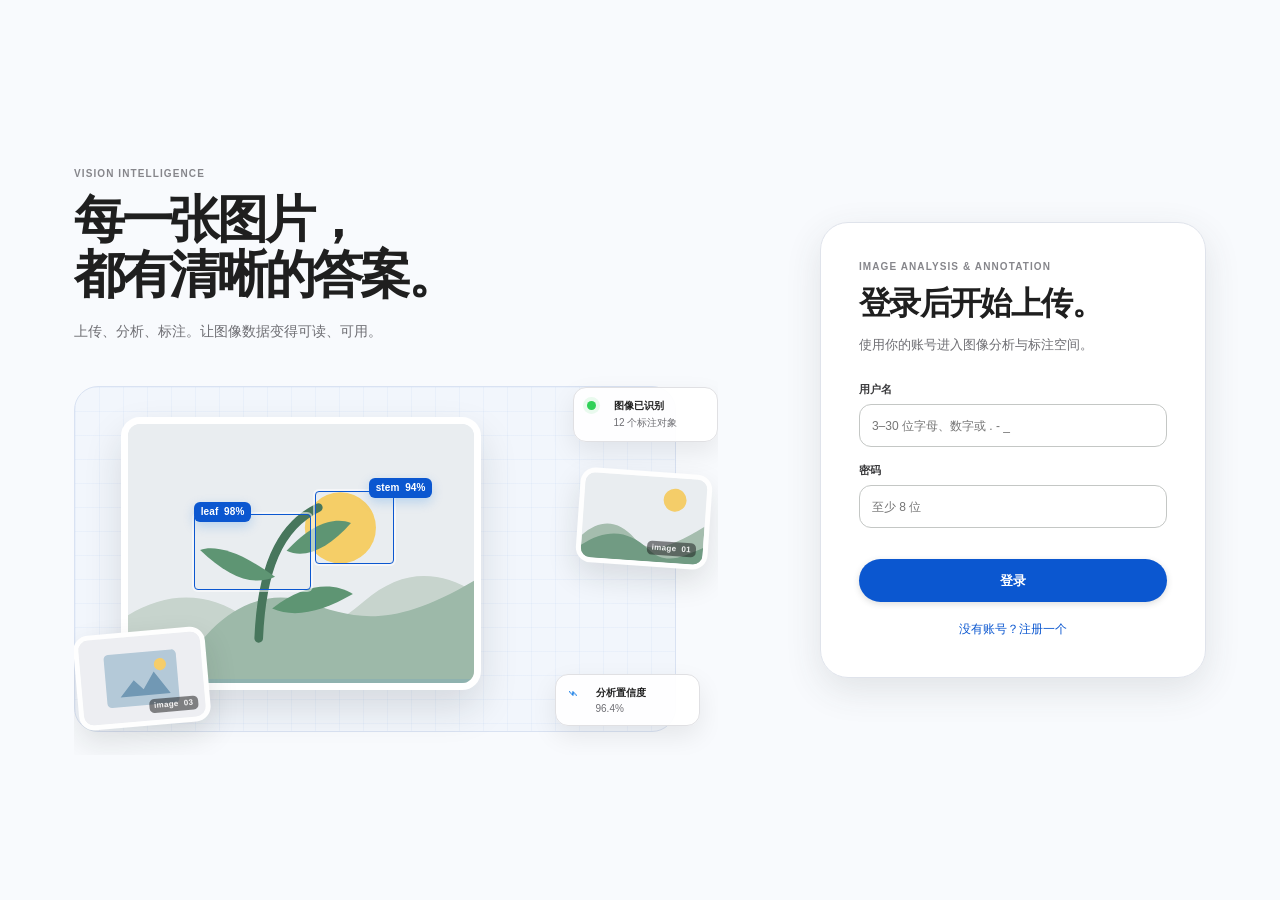
==== commit c7530e69: "新增晴蓝与澄白双主题框架" ====
--- a/index.html
+++ b/index.html
@@ -5,18 +5,26 @@
     <meta name="viewport" content="width=device-width, initial-scale=1.0" />
     <meta name="description" content="Vision Studio AI 视觉工作台" />
     <title>Vision Studio</title>
+    <script src="theme.js"></script>
     <link rel="stylesheet" href="styles.css" />
+    <link rel="stylesheet" href="themes.css" />
   </head>
   <body>
     <div class="app-shell">
       <aside class="utility-rail" aria-label="快捷操作">
         <button id="railProfile" type="button" aria-label="个人与账号">
-          <span class="material-symbols-rounded" aria-hidden="true">account_circle</span>
-          <span class="rail-label">个人与账号</span>
+          <span class="material-symbols-rounded rail-legacy-icon" aria-hidden="true">account_circle</span>
+          <span class="rail-label rail-label-current">个人与账号</span>
+          <span class="rail-profile-meta" aria-hidden="true">
+            <span class="rail-profile-avatar" id="railProfileAvatar">·</span>
+            <span class="rail-profile-copy"><strong id="railProfileName">参赛成员</strong><small>个人与账号</small></span>
+            <span class="material-symbols-rounded rail-profile-arrow">chevron_right</span>
+          </span>
         </button>
         <button id="railUpload" type="button" aria-label="上传图片">
           <span class="material-symbols-rounded" aria-hidden="true">cloud_upload</span>
-          <span class="rail-label">上传图片</span>
+          <span class="rail-label rail-label-current">上传图片</span>
+          <span class="rail-label rail-label-clear">工作台</span>
         </button>
         <button id="railData" type="button" aria-label="查看图像数据">
           <span class="material-symbols-rounded" aria-hidden="true">photo_prints</span>
@@ -41,6 +49,10 @@
             <span class="logout-chip-action" id="confirmLogout" role="button" tabindex="0">确定</span>
           </button>
         </span>
+        <button id="railCollapse" class="rail-collapse" type="button" aria-label="收起侧边栏" aria-expanded="true">
+          <span class="material-symbols-rounded" aria-hidden="true">left_panel_close</span>
+          <span class="rail-label">收起侧边栏</span>
+        </button>
       </aside>
 
       <main class="main" id="workspace">
@@ -52,6 +64,9 @@
           <button class="app-account" id="appAccount" type="button" aria-label="打开个人与账号">
             <span class="app-avatar" id="appAvatar" aria-hidden="true">·</span>
             <span class="app-account-copy"><strong id="appAccountName">参赛成员</strong><small>个人与账号</small></span>
+          </button>
+          <button class="theme-quick-button" id="themeQuickButton" type="button" aria-label="打开外观与主题">
+            <span class="material-symbols-rounded" aria-hidden="true">palette</span>
           </button>
         </header>
 
@@ -210,6 +225,25 @@
         <p class="section-kicker">PERSONAL ACCOUNT</p>
         <h2 id="profileDialogTitle">个人资料与账号</h2>
         <p class="dialog-description">可以修改展示名称与联系方式。用户名作为登录账号暂不更改。</p>
+
+        <section class="theme-settings" aria-labelledby="themeSettingsTitle">
+          <div class="theme-settings-head">
+            <div><h3 id="themeSettingsTitle">外观与主题</h3><p>主题只改变界面外观，不会影响图片和分析数据。</p></div>
+            <span class="material-symbols-rounded" aria-hidden="true">palette</span>
+          </div>
+          <div class="theme-options" role="radiogroup" aria-label="界面主题">
+            <button class="theme-option" type="button" role="radio" aria-checked="false" data-theme-choice="clear-sky">
+              <span class="theme-preview theme-preview-clear"><i></i><i></i><i></i></span>
+              <span><strong>晴蓝</strong><small>Google / Material 3 · 默认</small></span>
+              <span class="material-symbols-rounded theme-check" aria-hidden="true">check_circle</span>
+            </button>
+            <button class="theme-option" type="button" role="radio" aria-checked="false" data-theme-choice="pure-white">
+              <span class="theme-preview theme-preview-pure"><i></i><i></i><i></i></span>
+              <span><strong>澄白</strong><small>保留当前极简界面</small></span>
+              <span class="material-symbols-rounded theme-check" aria-hidden="true">check_circle</span>
+            </button>
+          </div>
+        </section>
 
         <div class="avatar-editor">
           <span class="avatar avatar-64" id="profileAvatar" aria-hidden="true">·</span>
--- a/styles.css
+++ b/styles.css
@@ -153,7 +153,7 @@
 .analysis-targets small { color: #6e6e73; font-size: 10px; line-height: 1.5; }
 
 /* ---------- 图片列表 ---------- */
-.image-list { display: grid; width: min(100%, 660px); gap: 1px; overflow: hidden; border: 1px solid #dedee2; border-radius: 16px; background: #dedee2; text-align: left; box-shadow: 0 1px 2px rgba(0, 0, 0, .025); }
+.image-list { display: grid; width: 100%; gap: 1px; overflow: hidden; border: 1px solid #dedee2; border-radius: 16px; background: #dedee2; text-align: left; box-shadow: 0 1px 2px rgba(0, 0, 0, .025); }
 .image-row { position: relative; display: flex; width: 100%; min-height: 72px; align-items: center; gap: 12px; border: 0; background: rgba(255, 255, 255, .94); padding: 8px 42px 8px 10px; cursor: pointer; font: inherit; text-align: left; }
 .image-row:hover { background: #f7f7f8; }
 .image-thumb { display: block; width: 54px; height: 54px; flex: 0 0 auto; overflow: hidden; border-radius: 9px; background: #f2f2f7; object-fit: cover; }
@@ -344,7 +344,7 @@
 .result-tile { position: relative; overflow: hidden; aspect-ratio: 1; border: 0; border-radius: 12px; background: #f2f2f7; padding: 0; cursor: pointer; transition: transform 380ms var(--ease-spring), box-shadow 380ms var(--ease-out); }
 .result-tile:hover { transform: translateY(-2px); box-shadow: 0 12px 24px -12px rgba(0, 0, 0, .35); }
 .result-tile img { display: block; width: 100%; height: 100%; object-fit: cover; }
-.result-name { position: absolute; right: 0; bottom: 0; left: 0; overflow: hidden; background: linear-gradient(transparent, rgba(0, 0, 0, .62)); padding: 18px 8px 6px; color: #fff; font-size: 9.5px; text-align: left; text-overflow: ellipsis; white-space: nowrap; }
+.result-name { position: absolute; right: 0; bottom: 0; left: 0; overflow: hidden; background: linear-gradient(transparent, rgba(0, 0, 0, .62)); padding: 18px 8px 7px; color: #fff; font-size: 11px; text-align: left; text-overflow: ellipsis; white-space: nowrap; }
 .results-empty { grid-column: 1 / -1; margin: 0; border: 1px dashed #e3e3e8; border-radius: 13px; padding: 34px 22px; color: #a1a1aa; font-size: 11.5px; line-height: 1.75; text-align: center; }
 
 .team-empty { display: grid; place-items: center; align-content: center; margin-top: 26px; border: 1px dashed #dedee2; border-radius: 20px; background: rgba(255, 255, 255, .82); padding: 54px 24px; text-align: center; }
--- a/themes.css
+++ b/themes.css
@@ -0,0 +1,359 @@
+/* Vision Studio — 双主题外观层
+   澄白（pure-white）继续使用原 styles.css / login.css；
+   晴蓝（clear-sky）只在本文件覆盖视觉与外壳，不改业务组件结构。 */
+
+.rail-label-clear,
+.rail-profile-meta,
+.theme-quick-button { display: none; }
+#railCollapse { display: none; }
+
+/* ---------- 主题管理：两套主题共用 ---------- */
+.theme-settings { margin: 24px 0; border: 1px solid #e5e5ea; border-radius: 16px; background: #fafafa; padding: 14px; }
+.theme-settings-head { display: flex; align-items: flex-start; justify-content: space-between; gap: 16px; }
+.theme-settings-head h3 { margin: 0; font-size: 13px; font-weight: 650; }
+.theme-settings-head p { margin: 5px 0 0; color: #8e8e93; font-size: 10.5px; line-height: 1.55; }
+.theme-settings-head > .material-symbols-rounded { color: #8e8e93; font-size: 20px; }
+.theme-options { display: grid; grid-template-columns: 1fr 1fr; gap: 9px; margin-top: 13px; }
+.theme-option { display: grid; min-width: 0; grid-template-columns: 54px minmax(0, 1fr) 20px; align-items: center; gap: 10px; border: 1px solid #dedee2; border-radius: 13px; background: #fff; padding: 10px; color: #171719; font: inherit; text-align: left; cursor: pointer; }
+.theme-option:hover { border-color: #b8b8be; background: #fcfcfd; }
+.theme-option.is-active { border-color: #8ab4f8; box-shadow: 0 0 0 2px rgba(26, 115, 232, .1); }
+.theme-option > span:nth-child(2) { display: grid; min-width: 0; gap: 3px; }
+.theme-option strong { font-size: 11.5px; font-weight: 680; }
+.theme-option small { overflow: hidden; color: #8e8e93; font-size: 9px; text-overflow: ellipsis; white-space: nowrap; }
+.theme-option .theme-check { color: #1a73e8; font-size: 18px; opacity: 0; }
+.theme-option.is-active .theme-check { opacity: 1; }
+.theme-preview { display: grid; width: 54px; height: 38px; grid-template-columns: 14px 1fr; grid-template-rows: 11px 1fr; gap: 3px; overflow: hidden; border: 1px solid rgba(0, 0, 0, .08); border-radius: 8px; padding: 4px; }
+.theme-preview i { display: block; border-radius: 3px; }
+.theme-preview i:first-child { grid-row: 1 / 3; }
+.theme-preview i:nth-child(2) { grid-column: 2; }
+.theme-preview i:nth-child(3) { grid-column: 2; }
+.theme-preview-clear { background: #f8fafd; }
+.theme-preview-clear i:first-child { background: #d3e3fd; }
+.theme-preview-clear i:nth-child(2) { background: #fff; }
+.theme-preview-clear i:nth-child(3) { background: #e8f0fe; }
+.theme-preview-pure { background: #f7f7f8; }
+.theme-preview-pure i:first-child { background: #1d1d1f; }
+.theme-preview-pure i:nth-child(2) { background: #fff; }
+.theme-preview-pure i:nth-child(3) { border: 1px solid #d2d2d7; background: #fff; }
+
+/* ========================================================================== 
+   晴蓝 · Google / Material 3
+   ========================================================================== */
+html[data-theme="clear-sky"] {
+  --sky-primary: #0b57d0;
+  --sky-primary-hover: #0842a0;
+  --sky-on-primary: #fff;
+  --sky-primary-container: #d3e3fd;
+  --sky-on-primary-container: #041e49;
+  --sky-surface: #fff;
+  --sky-surface-low: #f8fafd;
+  --sky-surface-mid: #f1f4f9;
+  --sky-surface-high: #e9eef6;
+  --sky-outline: #c4c7c5;
+  --sky-outline-soft: #dfe3eb;
+  --sky-text: #1f1f1f;
+  --sky-muted: #5f6368;
+  --sky-danger: #b3261e;
+  --sky-nav-width: 232px;
+  --sky-nav-compact: 76px;
+  color-scheme: light;
+}
+
+html[data-theme="clear-sky"] body {
+  color: var(--sky-text);
+  background: var(--sky-surface-low);
+  font-family: Roboto, "Segoe UI", "Microsoft YaHei", ui-sans-serif, sans-serif;
+}
+
+/* 外壳与顶栏 */
+html[data-theme="clear-sky"] .app-shell { min-height: 100vh; }
+html[data-theme="clear-sky"] .main {
+  min-height: 100vh;
+  margin-left: var(--sky-nav-width);
+  transition: margin-left 220ms cubic-bezier(.2, 0, 0, 1);
+}
+html[data-theme="clear-sky"] body.is-nav-collapsed .main { margin-left: var(--sky-nav-compact); }
+html[data-theme="clear-sky"] .app-bar {
+  width: 100%;
+  min-height: 64px;
+  margin: 0;
+  border-bottom: 1px solid var(--sky-outline-soft);
+  background: rgba(255, 255, 255, .88);
+  padding: 0 clamp(24px, 3.5vw, 52px);
+  backdrop-filter: blur(12px);
+}
+html[data-theme="clear-sky"] .app-mark { border-radius: 10px; background: var(--sky-primary); }
+html[data-theme="clear-sky"] .app-brand-name { font-size: 15px; font-weight: 650; }
+html[data-theme="clear-sky"] .app-account { display: none; }
+html[data-theme="clear-sky"] .theme-quick-button {
+  display: grid;
+  width: 40px;
+  height: 40px;
+  place-items: center;
+  border: 0;
+  border-radius: 50%;
+  color: var(--sky-muted);
+  background: transparent;
+  cursor: pointer;
+}
+html[data-theme="clear-sky"] .theme-quick-button:hover { color: var(--sky-primary); background: var(--sky-primary-container); }
+
+/* 常驻、可收起导航 */
+html[data-theme="clear-sky"] .utility-rail {
+  position: fixed;
+  z-index: 40;
+  inset: 0 auto 0 0;
+  display: flex;
+  width: var(--sky-nav-width);
+  height: 100vh;
+  flex-direction: column;
+  gap: 4px;
+  overflow: hidden;
+  border: 0;
+  border-right: 1px solid var(--sky-outline-soft);
+  border-radius: 0;
+  background: #f5f8fd;
+  padding: 16px 12px 14px;
+  box-shadow: none;
+  transform: none;
+  backdrop-filter: none;
+  transition: width 220ms cubic-bezier(.2, 0, 0, 1), padding 220ms cubic-bezier(.2, 0, 0, 1);
+}
+html[data-theme="clear-sky"] body.is-nav-collapsed .utility-rail { width: var(--sky-nav-compact); padding-inline: 10px; }
+html[data-theme="clear-sky"] .utility-rail.is-expanded { width: var(--sky-nav-width); }
+html[data-theme="clear-sky"] body.is-nav-collapsed .utility-rail.is-expanded { width: var(--sky-nav-compact); }
+html[data-theme="clear-sky"] .utility-rail button:not(.logout-chip) {
+  width: 100%;
+  height: 48px;
+  flex: 0 0 auto;
+  gap: 0;
+  overflow: hidden;
+  border-radius: 24px;
+  color: var(--sky-muted);
+  padding: 0 16px;
+  transition: color 160ms ease, background 160ms ease;
+}
+html[data-theme="clear-sky"] .utility-rail button:not(.logout-chip):hover,
+html[data-theme="clear-sky"] .utility-rail #railData:hover { color: var(--sky-on-primary-container); background: #e8f0fe; }
+html[data-theme="clear-sky"] .utility-rail button:not(.logout-chip).is-active,
+html[data-theme="clear-sky"] .utility-rail #railData.is-active { color: var(--sky-on-primary-container); background: var(--sky-primary-container); box-shadow: none; }
+html[data-theme="clear-sky"] .utility-rail button:not(.logout-chip).is-active .material-symbols-rounded { font-variation-settings: "FILL" 1, "wght" 500, "GRAD" 0, "opsz" 24; }
+html[data-theme="clear-sky"] .utility-rail .rail-label {
+  margin-left: 16px;
+  color: inherit;
+  font-size: 13px;
+  font-weight: 560;
+  opacity: 1;
+  transition: opacity 120ms ease;
+}
+html[data-theme="clear-sky"] .rail-label-current { display: none; }
+html[data-theme="clear-sky"] .rail-label-clear { display: inline; }
+html[data-theme="clear-sky"] .rail-divider { width: calc(100% - 20px); margin: 10px auto; background: var(--sky-outline-soft); }
+
+html[data-theme="clear-sky"] #railProfile {
+  height: 64px;
+  margin-bottom: 18px;
+  border-radius: 18px;
+  background: rgba(255, 255, 255, .74);
+  padding: 8px;
+}
+html[data-theme="clear-sky"] #railProfile:hover { background: #fff; }
+html[data-theme="clear-sky"] #railProfile .rail-legacy-icon,
+html[data-theme="clear-sky"] #railProfile > .rail-label { display: none; }
+html[data-theme="clear-sky"] .rail-profile-meta { display: flex; min-width: 0; flex: 1 1 auto; align-items: center; gap: 10px; }
+html[data-theme="clear-sky"] .rail-profile-avatar { display: grid; width: 40px; height: 40px; flex: 0 0 auto; place-items: center; overflow: hidden; border-radius: 50%; color: #fff; background: linear-gradient(145deg, #4c8bf5, #0b57d0); font-size: 13px; font-weight: 700; }
+html[data-theme="clear-sky"] .rail-profile-avatar img { width: 100%; height: 100%; object-fit: cover; }
+html[data-theme="clear-sky"] .rail-profile-copy { display: grid; min-width: 0; flex: 1 1 auto; gap: 2px; text-align: left; }
+html[data-theme="clear-sky"] .rail-profile-copy strong { overflow: hidden; color: var(--sky-text); font-size: 12px; font-weight: 650; text-overflow: ellipsis; white-space: nowrap; }
+html[data-theme="clear-sky"] .rail-profile-copy small { color: var(--sky-muted); font-size: 9.5px; }
+html[data-theme="clear-sky"] .rail-profile-arrow { color: #7b8188; font-size: 18px; }
+
+html[data-theme="clear-sky"] .logout-slot { width: 100%; height: 48px; margin-top: auto; }
+html[data-theme="clear-sky"] .utility-rail.is-detaching .logout-slot { height: 48px; }
+html[data-theme="clear-sky"] .utility-rail .logout-chip,
+html[data-theme="clear-sky"] .utility-rail.is-expanded .logout-chip {
+  position: relative;
+  width: 100%;
+  height: 48px;
+  border-radius: 24px;
+  color: var(--sky-muted);
+  padding: 0 8px;
+}
+html[data-theme="clear-sky"] .utility-rail .logout-chip:not(.is-open):hover { color: var(--sky-danger); }
+html[data-theme="clear-sky"] .utility-rail .logout-chip:not(.is-open):hover::after { background: #f9dedc; }
+html[data-theme="clear-sky"] .logout-chip-icon { width: 32px; height: 40px; }
+html[data-theme="clear-sky"] .logout-chip-copy { opacity: 1; }
+html[data-theme="clear-sky"] .logout-chip-title { color: inherit; font-size: 12px; }
+html[data-theme="clear-sky"] .logout-chip-note { color: #7b8188; }
+html[data-theme="clear-sky"] .utility-rail .logout-chip.is-open { width: 100%; transform: none; }
+html[data-theme="clear-sky"] .utility-rail .logout-chip.is-confirming { width: 100%; }
+html[data-theme="clear-sky"] #railCollapse { display: flex; margin-top: 4px; }
+
+html[data-theme="clear-sky"] body.is-nav-collapsed .utility-rail button:not(.logout-chip) { justify-content: center; padding-inline: 0; }
+html[data-theme="clear-sky"] body.is-nav-collapsed .utility-rail .rail-label,
+html[data-theme="clear-sky"] body.is-nav-collapsed .rail-profile-copy,
+html[data-theme="clear-sky"] body.is-nav-collapsed .rail-profile-arrow,
+html[data-theme="clear-sky"] body.is-nav-collapsed .logout-chip-copy { display: none; opacity: 0; }
+html[data-theme="clear-sky"] body.is-nav-collapsed #railProfile { justify-content: center; padding: 8px 0; }
+html[data-theme="clear-sky"] body.is-nav-collapsed .rail-profile-meta { flex: 0 0 auto; }
+html[data-theme="clear-sky"] body.is-nav-collapsed .logout-slot { width: 48px; }
+html[data-theme="clear-sky"] body.is-nav-collapsed .utility-rail .logout-chip { width: 48px; padding: 0 7px; }
+
+/* 内容层级 */
+html[data-theme="clear-sky"] .content,
+html[data-theme="clear-sky"] .content.is-wide {
+  width: min(1180px, calc(100% - 64px));
+  margin: 0 auto;
+  padding: 34px 0 72px;
+}
+html[data-theme="clear-sky"] .hero { padding-bottom: 0; }
+html[data-theme="clear-sky"] .upload-hero { text-align: left; }
+html[data-theme="clear-sky"] .upload-hero .eyebrow { justify-content: flex-start; margin-bottom: 9px; color: var(--sky-primary); }
+html[data-theme="clear-sky"] .upload-hero .eyebrow i { background: var(--sky-primary); }
+html[data-theme="clear-sky"] .upload-hero h1 { color: var(--sky-text); font-size: clamp(30px, 3vw, 40px); font-weight: 650; letter-spacing: -.035em; }
+html[data-theme="clear-sky"] .upload-hero p { max-width: none; margin: 9px 0 0; color: var(--sky-muted); font-size: 14px; }
+html[data-theme="clear-sky"] .upload-zone {
+  min-height: 260px;
+  margin-top: 28px;
+  border: 1px dashed #7aa7ed;
+  border-radius: 20px;
+  color: var(--sky-text);
+  background: linear-gradient(180deg, #f5f9ff, #eef4ff);
+  box-shadow: inset 0 0 0 1px rgba(255, 255, 255, .65);
+  transition: border-color 180ms ease, background 180ms ease, transform 180ms ease;
+}
+html[data-theme="clear-sky"] .upload-zone:hover { border-color: var(--sky-primary); background: #e8f0fe; transform: translateY(-1px); }
+html[data-theme="clear-sky"] .upload-zone .material-symbols-rounded { display: grid; width: 58px; height: 58px; place-items: center; border-radius: 18px; color: var(--sky-primary); background: var(--sky-primary-container); font-size: 29px; }
+html[data-theme="clear-sky"] .upload-zone strong { font-size: 15px; }
+html[data-theme="clear-sky"] .upload-zone small { color: var(--sky-muted); font-size: 11px; }
+html[data-theme="clear-sky"] .upload-feedback { text-align: center; }
+
+html[data-theme="clear-sky"] .selection-panel,
+html[data-theme="clear-sky"] .panel,
+html[data-theme="clear-sky"] .empty-state {
+  border: 1px solid var(--sky-outline-soft);
+  border-radius: 20px;
+  background: var(--sky-surface);
+  box-shadow: 0 1px 2px rgba(60, 64, 67, .08), 0 2px 6px rgba(60, 64, 67, .04);
+}
+html[data-theme="clear-sky"] .selection-panel { padding: 20px; }
+html[data-theme="clear-sky"] .section-kicker { color: var(--sky-primary); letter-spacing: .11em; }
+html[data-theme="clear-sky"] .selected-file { border-color: var(--sky-outline-soft); border-radius: 12px; background: var(--sky-surface-low); }
+html[data-theme="clear-sky"] .selected-file > .material-symbols-rounded { color: var(--sky-primary); background: var(--sky-primary-container); }
+html[data-theme="clear-sky"] .analysis-targets input,
+html[data-theme="clear-sky"] .settings-form input,
+html[data-theme="clear-sky"] .settings-form textarea,
+html[data-theme="clear-sky"] .team-switch select,
+html[data-theme="clear-sky"] .role-select {
+  border-color: var(--sky-outline);
+  border-radius: 10px;
+  background: #fff;
+}
+html[data-theme="clear-sky"] .analysis-targets input:focus,
+html[data-theme="clear-sky"] .settings-form input:focus,
+html[data-theme="clear-sky"] .settings-form textarea:focus { border-color: var(--sky-primary); box-shadow: 0 0 0 3px rgba(11, 87, 208, .14); }
+
+html[data-theme="clear-sky"] .primary-button {
+  min-height: 40px;
+  border-radius: 20px;
+  background: var(--sky-primary);
+  box-shadow: 0 1px 2px rgba(60, 64, 67, .15);
+  transition: background 150ms ease, box-shadow 150ms ease, transform 100ms ease;
+}
+html[data-theme="clear-sky"] .primary-button:hover { background: var(--sky-primary-hover); box-shadow: 0 2px 6px rgba(60, 64, 67, .22); }
+html[data-theme="clear-sky"] .secondary-button { border-color: var(--sky-outline-soft); border-radius: 18px; color: var(--sky-primary); background: #fff; }
+html[data-theme="clear-sky"] .secondary-button:hover { border-color: #8ab4f8; color: var(--sky-primary-hover); background: #f5f9ff; transform: none; }
+
+html[data-theme="clear-sky"] .view-hero { display: grid; grid-template-columns: 1fr auto; align-items: end; column-gap: 24px; border-color: var(--sky-outline-soft); padding: 8px 0 26px; }
+html[data-theme="clear-sky"] .view-hero h1 { font-size: clamp(30px, 3vw, 40px); letter-spacing: -.035em; }
+html[data-theme="clear-sky"] .view-hero > p:not(.section-kicker) { margin: 8px 0 0; color: var(--sky-muted); }
+html[data-theme="clear-sky"] .view-hero > .secondary-button { grid-column: 2; grid-row: 1 / 4; }
+html[data-theme="clear-sky"] .image-list { border-color: var(--sky-outline-soft); border-radius: 16px; background: var(--sky-outline-soft); }
+html[data-theme="clear-sky"] .image-row { background: #fff; }
+html[data-theme="clear-sky"] .image-row:hover { background: #f5f9ff; }
+html[data-theme="clear-sky"] .image-row:hover::after { color: var(--sky-primary); }
+
+/* 小组、详情和弹层继续使用相同的 Material 容器语言 */
+html[data-theme="clear-sky"] .team-head { border-color: var(--sky-outline-soft); }
+html[data-theme="clear-sky"] .team-badge { border-radius: 14px; background: var(--sky-primary); }
+html[data-theme="clear-sky"] .team-empty { border-color: var(--sky-outline-soft); background: #fff; }
+html[data-theme="clear-sky"] .detail-view { width: min(1180px, calc(100% - 64px)); padding-top: 34px; }
+html[data-theme="clear-sky"] .back-button { color: var(--sky-primary); }
+html[data-theme="clear-sky"] .detail-preview { border-color: var(--sky-outline-soft); border-radius: 20px; background: #fff; }
+html[data-theme="clear-sky"] #annotationOverlay rect { fill: rgba(11, 87, 208, .08); stroke: var(--sky-primary); }
+html[data-theme="clear-sky"] .dialog-backdrop { background: rgba(31, 31, 31, .34); backdrop-filter: blur(3px); }
+html[data-theme="clear-sky"] .dialog { border-color: var(--sky-outline-soft); border-radius: 28px; background: #fff; box-shadow: 0 16px 42px rgba(60, 64, 67, .22); }
+html[data-theme="clear-sky"] .dialog-close { border-radius: 50%; color: var(--sky-muted); }
+html[data-theme="clear-sky"] .dialog-close:hover { color: var(--sky-text); background: var(--sky-surface-mid); }
+html[data-theme="clear-sky"] .theme-settings { border-color: var(--sky-outline-soft); background: var(--sky-surface-low); }
+html[data-theme="clear-sky"] .theme-option { border-color: var(--sky-outline-soft); border-radius: 14px; }
+html[data-theme="clear-sky"] .theme-option.is-active { border-color: var(--sky-primary); background: #f5f9ff; box-shadow: 0 0 0 2px rgba(11, 87, 208, .1); }
+
+/* 登录页：保留原有场景与一镜到底，只换晴蓝表面语言 */
+html[data-theme="clear-sky"] body.auth-page { background: #f8fafd; }
+html[data-theme="clear-sky"] .auth-card { border-color: var(--sky-outline-soft); border-radius: 28px; background: rgba(255, 255, 255, .96); box-shadow: 0 12px 36px rgba(60, 64, 67, .12); }
+html[data-theme="clear-sky"] .auth-card h1,
+html[data-theme="clear-sky"] .showcase-copy h2 { color: var(--sky-text); }
+html[data-theme="clear-sky"] .auth-card input { border-color: var(--sky-outline); border-radius: 12px; background: #fff; }
+html[data-theme="clear-sky"] .auth-card input:focus { border-color: var(--sky-primary); box-shadow: 0 0 0 3px rgba(11, 87, 208, .14); transform: none; }
+html[data-theme="clear-sky"] #submitButton { border-radius: 22px; background: var(--sky-primary); box-shadow: 0 2px 6px rgba(60, 64, 67, .18); }
+html[data-theme="clear-sky"] #submitButton:hover { background: var(--sky-primary-hover); box-shadow: 0 3px 9px rgba(60, 64, 67, .24); }
+html[data-theme="clear-sky"] .mode-toggle { color: var(--sky-primary); }
+html[data-theme="clear-sky"] .scene-grid { border-color: #d9e2f2; background-color: #f2f6fc; background-image: linear-gradient(rgba(11,87,208,.035) 1px, transparent 1px), linear-gradient(90deg, rgba(11,87,208,.035) 1px, transparent 1px); }
+html[data-theme="clear-sky"] .annotation-box { border-color: var(--sky-primary); }
+html[data-theme="clear-sky"] .analysis-tag { background: var(--sky-primary); }
+
+@media (max-width: 940px) {
+  html[data-theme="clear-sky"] { --sky-nav-width: 208px; }
+  html[data-theme="clear-sky"] .content,
+  html[data-theme="clear-sky"] .content.is-wide { width: calc(100% - 40px); }
+}
+
+@media (max-width: 820px) {
+  html[data-theme="clear-sky"] .main,
+  html[data-theme="clear-sky"] body.is-nav-collapsed .main { margin-left: 0; }
+  html[data-theme="clear-sky"] .utility-rail,
+  html[data-theme="clear-sky"] body.is-nav-collapsed .utility-rail {
+    inset: auto 12px 12px;
+    display: grid;
+    width: auto;
+    height: 64px;
+    grid-template-columns: repeat(4, minmax(48px, 1fr));
+    padding: 6px;
+    border: 1px solid var(--sky-outline-soft);
+    border-radius: 22px;
+    background: rgba(248, 250, 253, .96);
+    box-shadow: 0 4px 16px rgba(60, 64, 67, .16);
+    transform: none;
+    backdrop-filter: blur(12px);
+  }
+  html[data-theme="clear-sky"] .utility-rail.is-expanded,
+  html[data-theme="clear-sky"] body.is-nav-collapsed .utility-rail.is-expanded { width: auto; }
+  html[data-theme="clear-sky"] #railProfile { order: 4; height: 52px; margin: 0; background: transparent; }
+  html[data-theme="clear-sky"] #railProfile .rail-legacy-icon { display: inline; }
+  html[data-theme="clear-sky"] #railProfile .rail-profile-meta { display: none; }
+  html[data-theme="clear-sky"] .utility-rail button:not(.logout-chip),
+  html[data-theme="clear-sky"] body.is-nav-collapsed .utility-rail button:not(.logout-chip) { width: 100%; height: 52px; justify-content: center; border-radius: 16px; padding: 0; }
+  html[data-theme="clear-sky"] .utility-rail .rail-label,
+  html[data-theme="clear-sky"] .rail-divider,
+  html[data-theme="clear-sky"] .logout-slot,
+  html[data-theme="clear-sky"] .rail-collapse { display: none; }
+  html[data-theme="clear-sky"] .app-bar { min-height: 58px; padding-inline: 18px; }
+  html[data-theme="clear-sky"] .content,
+  html[data-theme="clear-sky"] .content.is-wide { width: calc(100% - 32px); padding-top: 24px; padding-bottom: 100px; }
+  html[data-theme="clear-sky"] .detail-view { width: calc(100% - 32px); padding-bottom: 100px; }
+  html[data-theme="clear-sky"] .upload-zone { min-height: 190px; }
+}
+
+@media (max-width: 620px) {
+  .theme-options { grid-template-columns: 1fr; }
+  html[data-theme="clear-sky"] .view-hero { display: block; }
+  html[data-theme="clear-sky"] .view-hero > .secondary-button { margin-top: 18px; }
+  html[data-theme="clear-sky"] .selection-actions { align-items: stretch; flex-direction: column; }
+  html[data-theme="clear-sky"] .selection-actions .primary-button { justify-content: center; }
+}
+
+@media (prefers-reduced-motion: reduce) {
+  html[data-theme="clear-sky"] .main,
+  html[data-theme="clear-sky"] .utility-rail { transition: none !important; }
+}
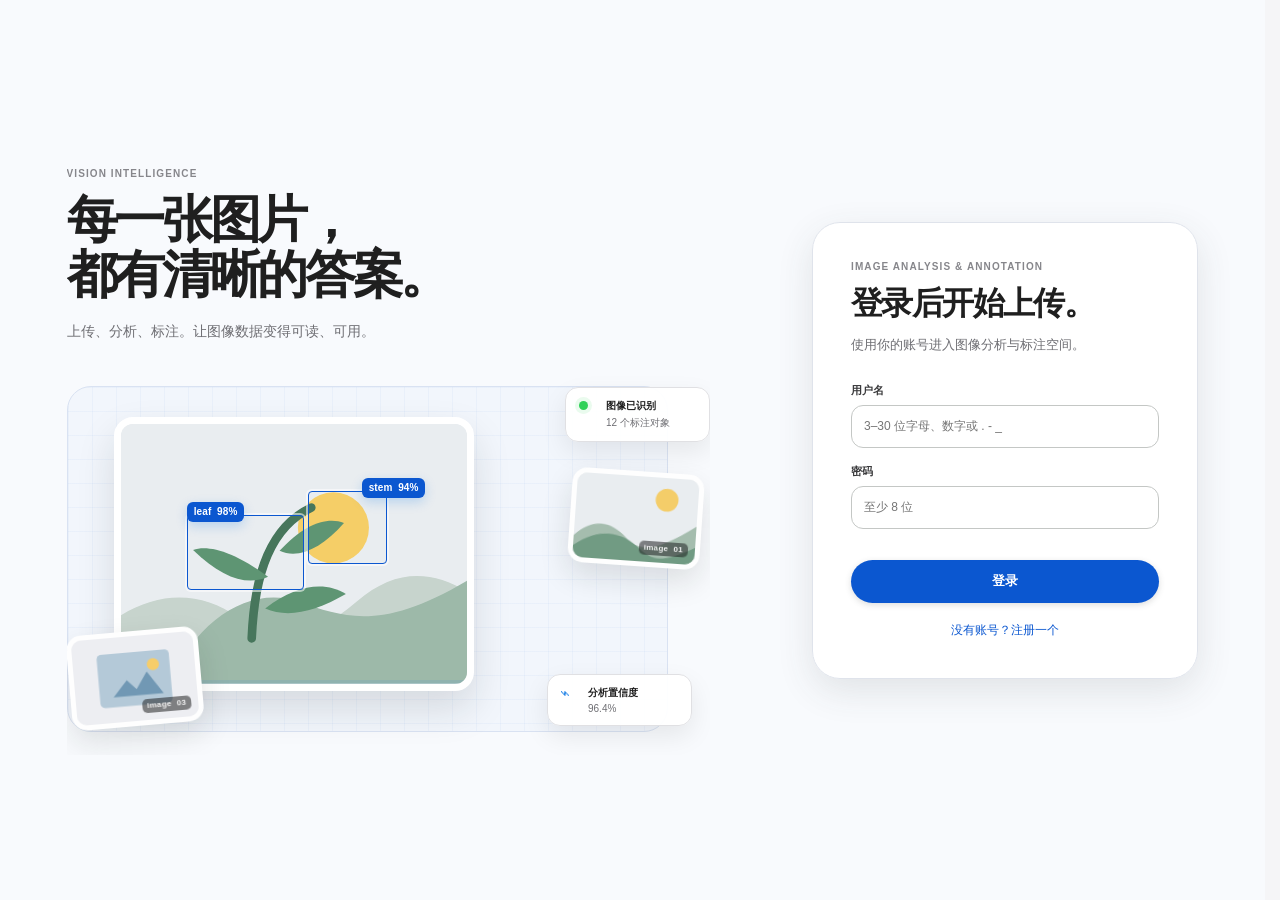
==== commit 750a08b4: "新增项目级识别方案设置" ====
--- a/index.html
+++ b/index.html
@@ -86,6 +86,15 @@
               </label>
               <p class="upload-feedback" id="uploadFeedback" aria-live="polite">还未选择文件</p>
               <input id="imageUpload" type="file" accept="image/jpeg,image/png,image/webp,application/zip,.zip" multiple hidden />
+              <section class="target-plan-card" aria-labelledby="targetPlanTitle">
+                <span class="material-symbols-rounded" aria-hidden="true">target</span>
+                <div>
+                  <small>识别方案 · 图像数据</small>
+                  <strong id="targetPlanTitle">正在读取识别目标…</strong>
+                  <p id="targetPlanDetail">保存后，后续上传会自动复用。</p>
+                </div>
+                <button class="secondary-button" id="openTargetSettings" type="button">设置识别目标</button>
+              </section>
             </section>
 
             <section class="section selection-panel" id="selectionPanel" hidden aria-labelledby="selectionTitle">
@@ -218,6 +227,22 @@
 
     <div class="upload-toast" id="uploadToast" role="status" aria-live="polite" hidden><span class="material-symbols-rounded" aria-hidden="true">check_circle</span><span><strong id="uploadToastTitle">已开始分析</strong><small id="uploadToastDetail">图片已存入图像数据</small></span><button id="goToData" type="button">查看图像数据</button></div>
 
+    <!-- 识别方案：保存到默认的“图像数据”项目，上传时自动复用 -->
+    <div class="dialog-backdrop" id="targetSettingsDialog" hidden>
+      <section class="dialog settings-dialog target-settings-dialog" role="dialog" aria-modal="true" aria-labelledby="targetSettingsTitle">
+        <button class="dialog-close" id="closeTargetSettings" type="button" aria-label="关闭">×</button>
+        <p class="section-kicker">RECOGNITION TARGETS</p>
+        <h2 id="targetSettingsTitle">设置识别目标</h2>
+        <p class="dialog-description">这套目标保存在“图像数据”项目中。以后上传图片时会自动带出，也可以临时修改后再分析。</p>
+        <form id="targetSettingsForm" class="settings-form">
+          <label for="projectTargets">需要识别什么</label>
+          <textarea id="projectTargets" maxlength="300" rows="4" placeholder="例如：行人、汽车、交通标志"></textarea>
+          <p class="settings-help">用逗号、顿号或换行分隔，最多 20 项。</p>
+          <div class="settings-actions"><p id="projectTargetsStatus" class="settings-status" role="status"></p><button class="primary-button" id="saveProjectTargets" type="submit">保存识别方案</button></div>
+        </form>
+      </section>
+    </div>
+
     <!-- 个人资料与账号 -->
     <div class="dialog-backdrop" id="profileDialog" hidden>
       <section class="dialog settings-dialog profile-dialog" role="dialog" aria-modal="true" aria-labelledby="profileDialogTitle">
--- a/styles.css
+++ b/styles.css
@@ -131,6 +131,13 @@
 .upload-zone strong { font-size: 13px; font-weight: 650; letter-spacing: -.01em; }
 .upload-zone small { margin-top: 7px; color: #86868b; font-size: 11px; }
 .upload-feedback { min-height: 18px; margin: 13px 0 0; color: #6e6e73; font-size: 11px; }
+.target-plan-card { display: grid; grid-template-columns: 38px minmax(0, 1fr) auto; align-items: center; gap: 12px; margin-top: 18px; border: 1px solid #e5e5ea; border-radius: 15px; background: rgba(255, 255, 255, .88); padding: 12px 14px; text-align: left; }
+.target-plan-card > .material-symbols-rounded { display: grid; width: 38px; height: 38px; place-items: center; border-radius: 11px; color: #0071e3; background: #edf6ff; font-size: 20px; }
+.target-plan-card > div { min-width: 0; }
+.target-plan-card small { display: block; margin: 0 0 4px; color: #86868b; font-size: 9px; letter-spacing: .04em; }
+.target-plan-card strong { display: block; overflow: hidden; color: #171719; font-size: 12px; text-overflow: ellipsis; white-space: nowrap; }
+.target-plan-card p { max-width: none; margin: 4px 0 0; color: #6e6e73; font-size: 10px; }
+.target-plan-card .secondary-button { min-width: 104px; }
 .selection-panel { margin-top: 34px; text-align: left; }
 .selection-panel[hidden] { display: none; }
 .text-button { border: 0; color: #6e6e73; background: transparent; font: inherit; font-size: 11px; cursor: pointer; }
@@ -195,6 +202,7 @@
 .dialog-description { margin: 10px 0 24px; color: #6e6e73; font-size: 12px; line-height: 1.65; }
 .settings-dialog { width: min(100%, 660px); max-height: min(90vh, 820px); overflow-y: auto; scrollbar-width: thin; }
 .settings-dialog.profile-dialog { width: min(100%, 520px); }
+.settings-dialog.target-settings-dialog { width: min(100%, 480px); }
 /* 改名/新建这类只填两个字段的小窗，不需要 660px 那么宽 */
 .settings-dialog.group-dialog { width: min(100%, 460px); }
 .settings-dialog h3 { margin: 0 0 4px; font-size: 14px; letter-spacing: -.02em; }
@@ -624,6 +632,8 @@
   .view-hero { padding-top: 0; }
   .dialog { padding: 25px 20px 20px; }
   .upload-zone { min-height: 164px; margin-top: 34px; }
+  .target-plan-card { grid-template-columns: 38px minmax(0, 1fr); }
+  .target-plan-card .secondary-button { grid-column: 1 / -1; width: 100%; }
   .settings-two-cols { grid-template-columns: 1fr; gap: 0; }
   .inline-form { flex-wrap: wrap; }
   .detail-view { width: calc(100% - 32px); }
--- a/themes.css
+++ b/themes.css
@@ -6,6 +6,12 @@
 .rail-profile-meta,
 .theme-quick-button { display: none; }
 #railCollapse { display: none; }
+
+
+/* 首帧禁过渡：刷新时直接用最终状态，避免侧栏宽度"滑一下" */
+html.is-booting .main,
+html.is-booting .utility-rail,
+html.is-booting .utility-rail * { transition: none !important; }
 
 /* ---------- 主题管理：两套主题共用 ---------- */
 .theme-settings { margin: 24px 0; border: 1px solid #e5e5ea; border-radius: 16px; background: #fafafa; padding: 14px; }
@@ -72,7 +78,7 @@
   margin-left: var(--sky-nav-width);
   transition: margin-left 220ms cubic-bezier(.2, 0, 0, 1);
 }
-html[data-theme="clear-sky"] body.is-nav-collapsed .main { margin-left: var(--sky-nav-compact); }
+html[data-theme="clear-sky"].is-nav-collapsed .main { margin-left: var(--sky-nav-compact); }
 html[data-theme="clear-sky"] .app-bar {
   width: 100%;
   min-height: 64px;
@@ -119,9 +125,9 @@
   backdrop-filter: none;
   transition: width 220ms cubic-bezier(.2, 0, 0, 1), padding 220ms cubic-bezier(.2, 0, 0, 1);
 }
-html[data-theme="clear-sky"] body.is-nav-collapsed .utility-rail { width: var(--sky-nav-compact); padding-inline: 10px; }
+html[data-theme="clear-sky"].is-nav-collapsed .utility-rail { width: var(--sky-nav-compact); padding-inline: 10px; }
 html[data-theme="clear-sky"] .utility-rail.is-expanded { width: var(--sky-nav-width); }
-html[data-theme="clear-sky"] body.is-nav-collapsed .utility-rail.is-expanded { width: var(--sky-nav-compact); }
+html[data-theme="clear-sky"].is-nav-collapsed .utility-rail.is-expanded { width: var(--sky-nav-compact); }
 html[data-theme="clear-sky"] .utility-rail button:not(.logout-chip) {
   width: 100%;
   height: 48px;
@@ -142,9 +148,13 @@
   margin-left: 16px;
   color: inherit;
   font-size: 13px;
-  font-weight: 560;
+  font-weight: 500;
+  letter-spacing: .01em;
+  white-space: nowrap;
+  max-width: 200px;
+  overflow: hidden;
   opacity: 1;
-  transition: opacity 120ms ease;
+  transition: max-width 200ms cubic-bezier(.2, 0, 0, 1), margin-left 200ms cubic-bezier(.2, 0, 0, 1), opacity 140ms ease;
 }
 html[data-theme="clear-sky"] .rail-label-current { display: none; }
 html[data-theme="clear-sky"] .rail-label-clear { display: inline; }
@@ -182,22 +192,58 @@
 html[data-theme="clear-sky"] .utility-rail .logout-chip:not(.is-open):hover { color: var(--sky-danger); }
 html[data-theme="clear-sky"] .utility-rail .logout-chip:not(.is-open):hover::after { background: #f9dedc; }
 html[data-theme="clear-sky"] .logout-chip-icon { width: 32px; height: 40px; }
+
+/* 收起态点退出：确认卡需要空间，否则"确定"被压成 0 宽点不到。
+   用 :has() 让侧栏与内容区在确认期间同步让位，动画沿用原有过渡。 */
+html[data-theme="clear-sky"].is-nav-collapsed .utility-rail:has(.logout-chip.is-open) { width: var(--sky-nav-width); }
+html[data-theme="clear-sky"].is-nav-collapsed .utility-rail:has(.logout-chip.is-open) .logout-slot { width: 100%; }
+html[data-theme="clear-sky"].is-nav-collapsed .utility-rail:has(.logout-chip.is-open) .logout-chip { width: 100%; }
+html[data-theme="clear-sky"].is-nav-collapsed body:has(.logout-chip.is-open) .main { margin-left: var(--sky-nav-width); }
+html[data-theme="clear-sky"] .utility-rail .logout-chip.is-open .logout-chip-copy,
+html[data-theme="clear-sky"] .utility-rail .logout-chip.is-confirming .logout-chip-copy { opacity: 1; }
+html[data-theme="clear-sky"] .utility-rail .logout-chip.is-confirming .logout-chip-action { max-width: 72px; opacity: 1; transform: none; margin-right: 8px; }
+
 html[data-theme="clear-sky"] .logout-chip-copy { opacity: 1; }
 html[data-theme="clear-sky"] .logout-chip-title { color: inherit; font-size: 12px; }
 html[data-theme="clear-sky"] .logout-chip-note { color: #7b8188; }
 html[data-theme="clear-sky"] .utility-rail .logout-chip.is-open { width: 100%; transform: none; }
 html[data-theme="clear-sky"] .utility-rail .logout-chip.is-confirming { width: 100%; }
+
+/* 登录后飞入：澄白的 rail-arrive 用 translate(0,-50%)（居中轨专用），
+   晴蓝是全高侧栏，沿用会被顶到视口上方 400px 再瞬跳回来，所以单独给一套。 */
+html[data-theme="clear-sky"] body.is-arriving .utility-rail {
+  animation: sky-rail-arrive 460ms 80ms cubic-bezier(.2, 0, 0, 1) backwards;
+}
+@keyframes sky-rail-arrive {
+  from { opacity: 0; transform: translateX(-14px); }
+  to { opacity: 1; transform: none; }
+}
+html[data-theme="clear-sky"] body.is-arriving .main {
+  animation: sky-main-arrive 520ms cubic-bezier(.2, 0, 0, 1) backwards;
+}
+@keyframes sky-main-arrive {
+  from { opacity: 0; transform: translateY(6px); }
+  to { opacity: 1; transform: none; }
+}
+
 html[data-theme="clear-sky"] #railCollapse { display: flex; margin-top: 4px; }
 
-html[data-theme="clear-sky"] body.is-nav-collapsed .utility-rail button:not(.logout-chip) { justify-content: center; padding-inline: 0; }
-html[data-theme="clear-sky"] body.is-nav-collapsed .utility-rail .rail-label,
-html[data-theme="clear-sky"] body.is-nav-collapsed .rail-profile-copy,
-html[data-theme="clear-sky"] body.is-nav-collapsed .rail-profile-arrow,
-html[data-theme="clear-sky"] body.is-nav-collapsed .logout-chip-copy { display: none; opacity: 0; }
-html[data-theme="clear-sky"] body.is-nav-collapsed #railProfile { justify-content: center; padding: 8px 0; }
-html[data-theme="clear-sky"] body.is-nav-collapsed .rail-profile-meta { flex: 0 0 auto; }
-html[data-theme="clear-sky"] body.is-nav-collapsed .logout-slot { width: 48px; }
-html[data-theme="clear-sky"] body.is-nav-collapsed .utility-rail .logout-chip { width: 48px; padding: 0 7px; }
+/* 收起时保持 padding 16px：76 - 20 - 16×2 = 24，正好等于图标宽度，图标自然居中 */
+html[data-theme="clear-sky"].is-nav-collapsed .utility-rail .rail-label,
+html[data-theme="clear-sky"].is-nav-collapsed .rail-profile-copy,
+html[data-theme="clear-sky"].is-nav-collapsed .rail-profile-arrow,
+html[data-theme="clear-sky"].is-nav-collapsed .logout-chip-copy {
+  max-width: 0;
+  margin-left: 0;
+  overflow: hidden;
+  opacity: 0;
+}
+html[data-theme="clear-sky"].is-nav-collapsed .rail-profile-copy { max-width: 0; overflow: hidden; }
+html[data-theme="clear-sky"].is-nav-collapsed .rail-profile-meta { gap: 0; }
+html[data-theme="clear-sky"].is-nav-collapsed #railProfile { justify-content: center; padding: 8px 0; }
+html[data-theme="clear-sky"].is-nav-collapsed .rail-profile-meta { flex: 0 0 auto; }
+html[data-theme="clear-sky"].is-nav-collapsed .logout-slot { width: 48px; margin-inline: auto; }
+html[data-theme="clear-sky"].is-nav-collapsed .utility-rail .logout-chip { width: 48px; padding: 0 7px; }
 
 /* 内容层级 */
 html[data-theme="clear-sky"] .content,
@@ -227,6 +273,10 @@
 html[data-theme="clear-sky"] .upload-zone strong { font-size: 15px; }
 html[data-theme="clear-sky"] .upload-zone small { color: var(--sky-muted); font-size: 11px; }
 html[data-theme="clear-sky"] .upload-feedback { text-align: center; }
+html[data-theme="clear-sky"] .target-plan-card { border-color: var(--sky-outline-soft); border-radius: 18px; background: #fff; box-shadow: 0 1px 2px rgba(60, 64, 67, .08); }
+html[data-theme="clear-sky"] .target-plan-card > .material-symbols-rounded { color: var(--sky-primary); background: var(--sky-primary-container); }
+html[data-theme="clear-sky"] .target-plan-card strong { color: var(--sky-text); }
+html[data-theme="clear-sky"] .target-plan-card p { color: var(--sky-muted); }
 
 html[data-theme="clear-sky"] .selection-panel,
 html[data-theme="clear-sky"] .panel,
@@ -311,9 +361,9 @@
 
 @media (max-width: 820px) {
   html[data-theme="clear-sky"] .main,
-  html[data-theme="clear-sky"] body.is-nav-collapsed .main { margin-left: 0; }
+  html[data-theme="clear-sky"].is-nav-collapsed .main { margin-left: 0; }
   html[data-theme="clear-sky"] .utility-rail,
-  html[data-theme="clear-sky"] body.is-nav-collapsed .utility-rail {
+  html[data-theme="clear-sky"].is-nav-collapsed .utility-rail {
     inset: auto 12px 12px;
     display: grid;
     width: auto;
@@ -328,12 +378,12 @@
     backdrop-filter: blur(12px);
   }
   html[data-theme="clear-sky"] .utility-rail.is-expanded,
-  html[data-theme="clear-sky"] body.is-nav-collapsed .utility-rail.is-expanded { width: auto; }
+  html[data-theme="clear-sky"].is-nav-collapsed .utility-rail.is-expanded { width: auto; }
   html[data-theme="clear-sky"] #railProfile { order: 4; height: 52px; margin: 0; background: transparent; }
   html[data-theme="clear-sky"] #railProfile .rail-legacy-icon { display: inline; }
   html[data-theme="clear-sky"] #railProfile .rail-profile-meta { display: none; }
   html[data-theme="clear-sky"] .utility-rail button:not(.logout-chip),
-  html[data-theme="clear-sky"] body.is-nav-collapsed .utility-rail button:not(.logout-chip) { width: 100%; height: 52px; justify-content: center; border-radius: 16px; padding: 0; }
+  html[data-theme="clear-sky"].is-nav-collapsed .utility-rail button:not(.logout-chip) { width: 100%; height: 52px; justify-content: center; border-radius: 16px; padding: 0; }
   html[data-theme="clear-sky"] .utility-rail .rail-label,
   html[data-theme="clear-sky"] .rail-divider,
   html[data-theme="clear-sky"] .logout-slot,
@@ -357,3 +407,96 @@
   html[data-theme="clear-sky"] .main,
   html[data-theme="clear-sky"] .utility-rail { transition: none !important; }
 }
+
+/* ==========================================================================
+   晴蓝 · 视觉打磨（第三十二轮修复）
+   --------------------------------------------------------------------------
+   这一段的规则都限定在 clear-sky 下，澄白完全不受影响。
+   ========================================================================== */
+
+/* 1. 上传区：参考图是纯色表面，去掉渐变和内阴影，悬停只提亮边框 */
+html[data-theme="clear-sky"] .upload-zone {
+  border: 1px dashed #c8ccd4;
+  border-radius: 18px;
+  background: #f8fafd;
+  box-shadow: none;
+  min-height: 232px;
+  margin-top: 22px;
+  transition: border-color 160ms ease, background 160ms ease;
+}
+html[data-theme="clear-sky"] .upload-zone:hover,
+html[data-theme="clear-sky"] .upload-zone:focus-within {
+  border-color: var(--sky-primary);
+  background: #f1f6fe;
+  transform: none;
+}
+html[data-theme="clear-sky"] .upload-zone .material-symbols-rounded {
+  width: 56px;
+  height: 56px;
+  border-radius: 16px;
+  font-size: 27px;
+}
+html[data-theme="clear-sky"] .upload-zone strong { font-size: 15px; font-weight: 600; }
+html[data-theme="clear-sky"] .upload-zone small { margin-top: 7px; display: block; font-size: 11.5px; }
+
+/* 2. 选文件提示：原来贴在卡片外面像孤零零一行字，收进一个浅色条 */
+html[data-theme="clear-sky"] .upload-feedback {
+  margin: 14px 0 0;
+  border-radius: 10px;
+  background: var(--sky-surface-low);
+  padding: 10px 12px;
+  color: var(--sky-muted);
+  font-size: 12px;
+  text-align: center;
+}
+html[data-theme="clear-sky"] .upload-feedback:empty { display: none; }
+
+/* 3. 弹窗：内容比视口高时能滚动，不再被底部裁掉 */
+html[data-theme="clear-sky"] .dialog {
+  max-height: calc(100vh - 40px);
+  overflow-y: auto;
+  overscroll-behavior: contain;
+  padding: 26px;
+}
+html[data-theme="clear-sky"] .dialog h2 { font-size: 21px; letter-spacing: -.02em; }
+html[data-theme="clear-sky"] .dialog-description { font-size: 12px; line-height: 1.65; }
+
+/* 4. 小组成果：卡片不再强撑 452px 高，格子放大，内容贴顶 */
+html[data-theme="clear-sky"] .team-card-results { min-height: 0; align-self: start; }
+html[data-theme="clear-sky"] .team-results {
+  grid-template-columns: repeat(auto-fill, minmax(150px, 1fr));
+  align-content: start;
+  gap: 12px;
+}
+html[data-theme="clear-sky"] .team-results.is-empty { min-height: 190px; }
+html[data-theme="clear-sky"] .result-tile { border-radius: 14px; }
+html[data-theme="clear-sky"] .result-name { font-size: 11px; }
+
+/* 5. 标注标签：图片底色多变，加深描边保证可读 */
+html[data-theme="clear-sky"] #annotationOverlay text {
+  stroke: rgba(4, 30, 73, .96);
+  stroke-width: 6px;
+  font-size: 13px;
+}
+html[data-theme="clear-sky"] #annotationOverlay rect { stroke-width: 2; }
+
+/* 6. 主题预览块：澄白那格原来是纯黑一段，像渲染坏了，压成浅灰 */
+html[data-theme="clear-sky"] .theme-preview-pure i:first-child { background: #d7d7dc; }
+
+/* 7. 键盘焦点可见（只在键盘操作时出现，不影响鼠标点击） */
+html[data-theme="clear-sky"] :focus-visible { outline: 2px solid var(--sky-primary); outline-offset: 2px; }
+html[data-theme="clear-sky"] .utility-rail button:focus-visible { outline-offset: -2px; }
+
+/* 8. 详情大图跟随卡片圆角 */
+html[data-theme="clear-sky"] .detail-image-stack { border-radius: 14px; overflow: hidden; background: #f1f4f9; }
+
+/* 9. 侧栏底部：退出与收起之间用一条细线分开，收起按钮更轻 */
+html[data-theme="clear-sky"] #railCollapse { color: #7b8188; }
+html[data-theme="clear-sky"] #railCollapse:hover { color: var(--sky-text); background: var(--sky-surface-high); }
+html[data-theme="clear-sky"] .logout-slot { border-top: 1px solid var(--sky-outline-soft); padding-top: 6px; }
+html[data-theme="clear-sky"] .logout-chip-note { color: #7b8188; font-size: 9.5px; }
+
+/* 10. 稳定滚动条占位：刷新后图片加载出来、页面从"不滚动"变成"滚动"时，
+       内容列宽度会突然少 15px，文字随之重排（看起来像"文字突然变一行"）。
+       预留滚动槽可以彻底消除这类重排。 */
+html[data-theme="clear-sky"] { scrollbar-gutter: stable; }
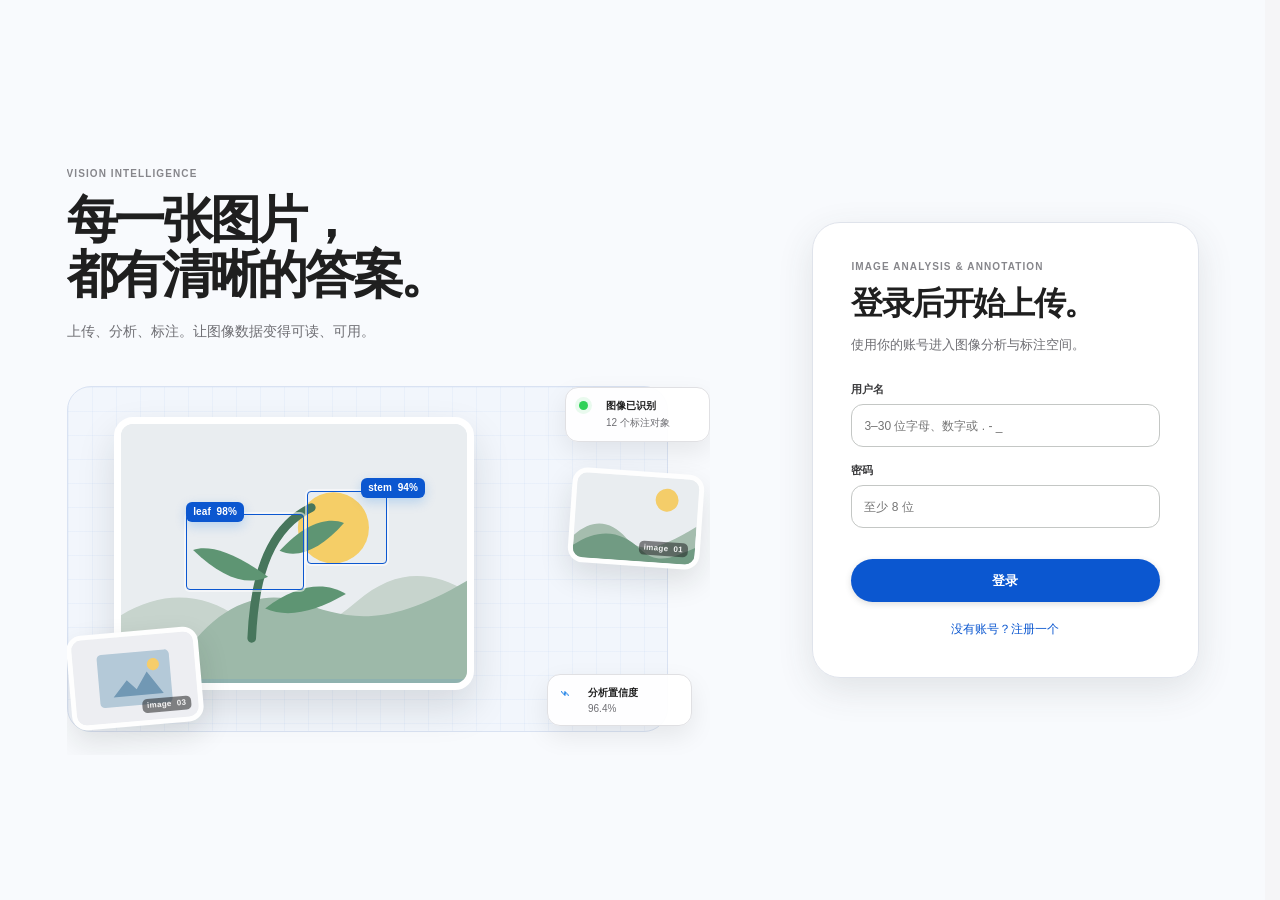
==== commit 596d7c13: "新增默认经典主题并收紧工作台动效" ====
--- a/index.html
+++ b/index.html
@@ -34,7 +34,15 @@
           <span class="material-symbols-rounded" aria-hidden="true">groups</span>
           <span class="rail-label">小组空间</span>
         </button>
+        <button id="railEnterprise" type="button" aria-label="企业空间">
+          <span class="material-symbols-rounded" aria-hidden="true">corporate_fare</span>
+          <span class="rail-label">企业空间</span>
+        </button>
         <span class="rail-divider" aria-hidden="true"></span>
+        <button id="railSettings" type="button" aria-label="设置">
+          <span class="material-symbols-rounded" aria-hidden="true">settings</span>
+          <span class="rail-label">设置</span>
+        </button>
 
         <!-- 退出：点击后从分隔线处分裂成独立小卡片，取消则收缩粘回 -->
         <span class="logout-slot">
@@ -60,13 +68,15 @@
           <div class="app-brand">
             <span class="app-mark" aria-hidden="true">V</span>
             <span class="app-brand-name">Vision Studio</span>
+            <span class="app-brand-ent" id="brandEnterprise" hidden>
+              <i aria-hidden="true"></i>
+              <strong id="brandEntName">—</strong>
+              <small id="brandEntId">—</small>
+            </span>
           </div>
           <button class="app-account" id="appAccount" type="button" aria-label="打开个人与账号">
             <span class="app-avatar" id="appAvatar" aria-hidden="true">·</span>
             <span class="app-account-copy"><strong id="appAccountName">参赛成员</strong><small>个人与账号</small></span>
-          </button>
-          <button class="theme-quick-button" id="themeQuickButton" type="button" aria-label="打开外观与主题">
-            <span class="material-symbols-rounded" aria-hidden="true">palette</span>
           </button>
         </header>
 
@@ -95,6 +105,14 @@
                 </div>
                 <button class="secondary-button" id="openTargetSettings" type="button">设置识别目标</button>
               </section>
+              <section class="classic-analysis-card" aria-labelledby="classicAnalysisTitle">
+                <div class="classic-card-heading"><span class="material-symbols-rounded" aria-hidden="true">monitoring</span><strong id="classicAnalysisTitle">分析状态</strong></div>
+                <div class="classic-status-grid">
+                  <span><b id="classicAnalyzingCount">0</b><small>分析中</small></span>
+                  <span><b id="classicCompletedCount">0</b><small>已完成</small></span>
+                  <span><b id="classicWaitingCount">0</b><small>待分析</small></span>
+                </div>
+              </section>
             </section>
 
             <section class="section selection-panel" id="selectionPanel" hidden aria-labelledby="selectionTitle">
@@ -112,6 +130,14 @@
                 <small>用逗号分隔。模型会按这些类别检测并生成标注框。</small>
               </div>
               <div class="selection-actions"><span id="selectionSummary">确认后才会上传并开始分析</span><button class="primary-button" id="confirmAnalysis" type="button">确认并开始分析 <span>→</span></button></div>
+            </section>
+
+            <section class="classic-recent-panel" aria-labelledby="classicRecentTitle">
+              <div class="classic-recent-head">
+                <div><p class="section-kicker">RECENT IMAGES</p><h2 id="classicRecentTitle">最近图像</h2></div>
+                <button class="text-button" id="classicViewAll" type="button">查看全部 <span aria-hidden="true">→</span></button>
+              </div>
+              <div class="classic-recent-state" id="classicRecentState"><p>正在读取最近图像…</p></div>
             </section>
           </section>
 
@@ -123,6 +149,11 @@
               <p>已导入的图片与后续分析结果都在这里管理。</p>
               <button class="secondary-button" id="backToUpload" type="button">继续上传</button>
             </section>
+            <div class="image-toolbar" id="imageToolbar" hidden>
+              <label class="toolbar-select"><input type="checkbox" id="selectAllImages" /><span>全选</span></label>
+              <span class="toolbar-count" id="selectionCount">还没有选中图片</span>
+              <button class="secondary-button" id="downloadSelected" type="button" disabled>下载标注图</button>
+            </div>
             <section class="section"><div class="empty-state" id="imageDataState"><strong>还没有图像数据</strong><p>回到上传页，选择图片后确认分析。</p></div></section>
           </section>
 
@@ -141,6 +172,7 @@
             </header>
 
             <div class="team-grid" id="teamGrid" hidden>
+              <!-- 左半边：全部是小组自身的信息，成员按行列出并显示各自上传数 -->
               <div class="team-col">
                 <article class="panel team-card-info">
                   <div class="team-info-head">
@@ -153,33 +185,14 @@
                       <span class="material-symbols-rounded" aria-hidden="true">edit</span>
                     </button>
                   </div>
-                  <p class="team-desc" id="teamDesc"></p>
                   <div class="team-members-block">
                     <div class="block-head">
                       <span>成员 <b id="teamMemberCount">0</b></span>
                       <button class="text-button" id="manageMembers" type="button" hidden>管理</button>
                     </div>
-                    <ul class="member-strip" id="memberStrip"></ul>
-                  </div>
-                </article>
-
-                <article class="panel team-card-chat" id="teamChatCard">
-                  <div class="panel-head">
-                    <div>
-                      <h3>小组聊天</h3>
-                      <p class="panel-sub" id="chatStatus">正在连接…</p>
-                    </div>
-                    <button class="icon-button" id="expandChat" type="button" aria-label="展开聊天" title="展开到全屏">
-                      <span class="material-symbols-rounded" aria-hidden="true">open_in_full</span>
-                    </button>
-                  </div>
-                  <div class="chat-body" id="chatBody">
-                    <p class="chat-empty">正在读取小组消息…</p>
-                  </div>
-                  <form class="chat-composer" id="chatForm">
-                    <input type="text" id="chatInput" maxlength="2000" autocomplete="off" placeholder="输入消息" disabled />
-                    <button type="submit" id="sendChat" disabled>发送</button>
-                  </form>
+                    <ul class="member-list" id="memberList"></ul>
+                    <p class="member-hint" id="memberHint">点成员可以只看他上传的图片</p>
+                  </div>
                 </article>
               </div>
 
@@ -192,6 +205,7 @@
                   <button class="secondary-button" id="uploadToTeam" type="button">上传图片</button>
                   <input id="teamUploadInput" type="file" accept="image/jpeg,image/png,image/webp" multiple hidden />
                 </div>
+                <div class="result-filter" id="resultFilter" hidden></div>
                 <div class="team-results" id="teamResults"></div>
               </article>
             </div>
@@ -201,6 +215,98 @@
               <strong>还没有加入小组</strong>
               <p>创建一个小组，把个人图片汇总成小组成果，也让成员看到彼此的进度。</p>
               <button class="primary-button" id="createFirstTeam" type="button">创建小组</button>
+            </div>
+          </section>
+
+          <!-- 企业空间：与企业自有权限模型，左栏信息 + 配额 + 公告 + 成员，右栏图库 / 审核 / 记录 / 日报 -->
+          <section class="app-view team-view enterprise-view" data-view="enterprise" hidden>
+            <header class="team-head">
+              <div>
+                <p class="section-kicker">ENTERPRISE SPACE</p>
+                <h1>企业空间</h1>
+              </div>
+              <div class="team-switch">
+                <span class="ent-id-chip" id="entIdChip" hidden>—</span>
+                <select id="enterpriseSelect" aria-label="切换企业"><option value="">加载中…</option></select>
+                <button class="secondary-button" id="newEnterpriseButton" type="button">创建企业</button>
+              </div>
+            </header>
+
+            <div class="team-grid" id="enterpriseGrid" hidden>
+              <div class="team-col">
+                <article class="panel team-card-info">
+                  <div class="team-info-head">
+                    <span class="team-badge ent-badge" id="entBadge" aria-hidden="true">企</span>
+                    <div class="team-info-title">
+                      <h2 id="entNameText">—</h2>
+                      <p id="entMeta">—</p>
+                    </div>
+                    <button class="icon-button" id="entSettingsButton" type="button" aria-label="企业设置" title="企业设置">
+                      <span class="material-symbols-rounded" aria-hidden="true">settings</span>
+                    </button>
+                  </div>
+
+                  <div class="ent-quota">
+                    <div class="ent-quota-head"><span>图片配额</span><b id="entQuotaText">0 / 0</b></div>
+                    <div class="ent-quota-track"><i id="entQuotaFill"></i></div>
+                    <div class="ent-quota-foot"><span id="entQuotaStorage">—</span><span id="entQuotaMembers">—</span></div>
+                  </div>
+
+                  <div class="ent-notice" id="entNotice" hidden>
+                    <span class="material-symbols-rounded" aria-hidden="true">campaign</span>
+                    <div><small>企业公告</small><p id="entNoticeText"></p></div>
+                  </div>
+
+                  <div class="ent-presence">
+                    <span class="presence-dot" id="entPresenceDot"></span>
+                    <span id="entPresenceText">读取状态…</span>
+                    <label class="ent-invisible"><input type="checkbox" id="entInvisible" /><span>隐身</span></label>
+                  </div>
+
+                  <div class="team-members-block">
+                    <div class="block-head">
+                      <span>成员 <b id="entMemberCount">0</b></span>
+                      <button class="text-button" id="entManageMembers" type="button" hidden>管理</button>
+                    </div>
+                    <ul class="member-list" id="entMemberList"></ul>
+                    <p class="member-hint">绿点表示在线 · 点成员只看他上传的图片</p>
+                  </div>
+                </article>
+              </div>
+
+              <article class="panel team-card-results">
+                <div class="panel-head">
+                  <div>
+                    <h3 id="entPaneTitle">企业图库</h3>
+                    <p class="panel-sub" id="entResultsMeta">—</p>
+                  </div>
+                  <button class="secondary-button" id="entUploadButton" type="button">上传图片</button>
+                  <input id="entUploadInput" type="file" accept="image/jpeg,image/png,image/webp" multiple hidden />
+                </div>
+
+                <div class="ent-tabs" role="tablist" aria-label="企业空间视图">
+                  <button class="ent-tab is-active" type="button" role="tab" aria-selected="true" data-ent-tab="gallery">成果</button>
+                  <button class="ent-tab" type="button" role="tab" aria-selected="false" data-ent-tab="review">待审核 <b id="entReviewBadge" hidden>0</b></button>
+                  <button class="ent-tab" type="button" role="tab" aria-selected="false" data-ent-tab="logs">操作记录</button>
+                  <button class="ent-tab" type="button" role="tab" aria-selected="false" data-ent-tab="report">日报</button>
+                </div>
+
+                <div class="result-filter" id="entFilter" hidden></div>
+                <div class="team-results" id="entResults"></div>
+                <div class="ent-pane" id="entReviewPane" hidden></div>
+                <div class="ent-pane" id="entLogPane" hidden></div>
+                <div class="ent-pane" id="entReportPane" hidden></div>
+              </article>
+            </div>
+
+            <div class="team-empty" id="enterpriseEmpty" hidden>
+              <span class="material-symbols-rounded" aria-hidden="true">corporate_fare</span>
+              <strong>还没有加入企业</strong>
+              <p>创建一个企业，或用企业码申请加入。企业空间支持权限分级、上传审核与成员排名。</p>
+              <div class="ent-empty-actions">
+                <button class="primary-button" id="createFirstEnterprise" type="button">创建企业</button>
+                <button class="secondary-button" id="joinFirstEnterprise" type="button">用企业码加入</button>
+              </div>
             </div>
           </section>
         </div>
@@ -217,6 +323,7 @@
                 <div><dt>文件大小</dt><dd id="detailSize">—</dd></div>
                 <div><dt>分析状态</dt><dd id="detailAnalysis">等待提交分析</dd></div>
               </dl>
+              <button class="secondary-button wide-button" id="downloadAnnotated" type="button">下载标注图</button>
               <button class="secondary-button wide-button" id="sendToGroup" type="button">上传到小组库</button>
               <button class="delete-button" id="deleteImageButton" type="button">删除图片</button>
             </aside>
@@ -251,25 +358,6 @@
         <h2 id="profileDialogTitle">个人资料与账号</h2>
         <p class="dialog-description">可以修改展示名称与联系方式。用户名作为登录账号暂不更改。</p>
 
-        <section class="theme-settings" aria-labelledby="themeSettingsTitle">
-          <div class="theme-settings-head">
-            <div><h3 id="themeSettingsTitle">外观与主题</h3><p>主题只改变界面外观，不会影响图片和分析数据。</p></div>
-            <span class="material-symbols-rounded" aria-hidden="true">palette</span>
-          </div>
-          <div class="theme-options" role="radiogroup" aria-label="界面主题">
-            <button class="theme-option" type="button" role="radio" aria-checked="false" data-theme-choice="clear-sky">
-              <span class="theme-preview theme-preview-clear"><i></i><i></i><i></i></span>
-              <span><strong>晴蓝</strong><small>Google / Material 3 · 默认</small></span>
-              <span class="material-symbols-rounded theme-check" aria-hidden="true">check_circle</span>
-            </button>
-            <button class="theme-option" type="button" role="radio" aria-checked="false" data-theme-choice="pure-white">
-              <span class="theme-preview theme-preview-pure"><i></i><i></i><i></i></span>
-              <span><strong>澄白</strong><small>保留当前极简界面</small></span>
-              <span class="material-symbols-rounded theme-check" aria-hidden="true">check_circle</span>
-            </button>
-          </div>
-        </section>
-
         <div class="avatar-editor">
           <span class="avatar avatar-64" id="profileAvatar" aria-hidden="true">·</span>
           <div class="avatar-editor-copy">
@@ -289,6 +377,40 @@
           <div class="settings-two-cols"><div><label for="profileEmail">邮箱</label><input id="profileEmail" type="email" maxlength="50" placeholder="可选" /></div><div><label for="profilePhone">手机号</label><input id="profilePhone" type="tel" maxlength="30" placeholder="可选" /></div></div>
           <div class="settings-actions"><p id="profileStatus" class="settings-status" role="status"></p><button class="primary-button" type="submit">保存资料</button></div>
         </form>
+      </section>
+    </div>
+
+    <!-- 设置：外观与主题、账号安全 -->
+    <div class="dialog-backdrop" id="settingsDialog" hidden>
+      <section class="dialog settings-dialog settings-hub" role="dialog" aria-modal="true" aria-labelledby="settingsDialogTitle">
+        <button class="dialog-close" id="closeSettingsDialog" type="button" aria-label="关闭">×</button>
+        <p class="section-kicker">SETTINGS</p>
+        <h2 id="settingsDialogTitle">设置</h2>
+        <p class="dialog-description">外观与账号安全都在这里。个人资料和头像在左侧「个人与账号」里。</p>
+
+        <section class="theme-settings" aria-labelledby="themeSettingsTitle">
+          <div class="theme-settings-head">
+            <div><h3 id="themeSettingsTitle">外观与主题</h3><p>主题只改变界面外观，不会影响图片和分析数据。</p></div>
+            <span class="material-symbols-rounded" aria-hidden="true">palette</span>
+          </div>
+          <div class="theme-options" role="radiogroup" aria-label="界面主题">
+            <button class="theme-option" type="button" role="radio" aria-checked="false" data-theme-choice="classic">
+              <span class="theme-preview theme-preview-classic"><i></i><i></i><i></i></span>
+              <span><strong>经典</strong><small>紧凑 Google 工作台 · 默认</small></span>
+              <span class="material-symbols-rounded theme-check" aria-hidden="true">check_circle</span>
+            </button>
+            <button class="theme-option" type="button" role="radio" aria-checked="false" data-theme-choice="clear-sky">
+              <span class="theme-preview theme-preview-clear"><i></i><i></i><i></i></span>
+              <span><strong>晴蓝</strong><small>宽松 Material 3 界面</small></span>
+              <span class="material-symbols-rounded theme-check" aria-hidden="true">check_circle</span>
+            </button>
+            <button class="theme-option" type="button" role="radio" aria-checked="false" data-theme-choice="pure-white">
+              <span class="theme-preview theme-preview-pure"><i></i><i></i><i></i></span>
+              <span><strong>澄白</strong><small>保留当前极简界面</small></span>
+              <span class="material-symbols-rounded theme-check" aria-hidden="true">check_circle</span>
+            </button>
+          </div>
+        </section>
 
         <form id="passwordForm" class="settings-form settings-divider">
           <h3>账号安全</h3><p class="settings-help">修改密码后当前登录会失效，需要用新密码重新登录。</p>
@@ -309,7 +431,6 @@
         <p class="dialog-description" id="groupDialogDesc">给小组起个名字，之后可以随时修改。</p>
         <form id="groupForm" class="settings-form">
           <label for="groupName">小组名称</label><input id="groupName" type="text" maxlength="50" placeholder="例如：校园植物标注组" />
-          <label for="groupDescription">小组介绍</label><textarea id="groupDescription" maxlength="300" rows="3" placeholder="写下小组的任务或分工（可选）"></textarea>
           <div class="settings-actions"><p id="groupStatus" class="settings-status" role="status"></p><button class="primary-button" id="saveGroupButton" type="submit">创建小组</button></div>
         </form>
         <div class="group-danger-zone" id="groupDanger" hidden>
@@ -349,6 +470,141 @@
       </section>
     </div>
 
+    <!-- 同时属于小组和企业时，上传前先问目标 -->
+    <div class="dialog-backdrop" id="uploadTargetDialog" hidden>
+      <section class="dialog settings-dialog target-pick-dialog" role="dialog" aria-modal="true" aria-labelledby="uploadTargetTitle">
+        <button class="dialog-close" id="closeUploadTarget" type="button" aria-label="关闭">×</button>
+        <p class="section-kicker">UPLOAD TO</p>
+        <h2 id="uploadTargetTitle">这批图片传到哪里？</h2>
+        <p class="dialog-description">你同时在小组和企业里，先选一个目标。个人工作台会立即启动模型分析，小组与企业只做归档。</p>
+        <div class="target-pick-list" id="uploadTargetList"></div>
+      </section>
+    </div>
+
+    <!-- 创建企业 -->
+    <div class="dialog-backdrop" id="enterpriseDialog" hidden>
+      <section class="dialog settings-dialog" role="dialog" aria-modal="true" aria-labelledby="enterpriseDialogTitle">
+        <button class="dialog-close" id="closeEnterpriseDialog" type="button" aria-label="关闭">×</button>
+        <p class="section-kicker">NEW ENTERPRISE</p>
+        <h2 id="enterpriseDialogTitle">创建企业</h2>
+        <p class="dialog-description">创建后你会成为企业所有者，并拿到一个专属企业码，其他人凭码申请加入。</p>
+        <form id="enterpriseForm" class="settings-form">
+          <label for="enterpriseName">企业名称</label>
+          <input id="enterpriseName" type="text" maxlength="40" placeholder="例如：星海视觉实验室" />
+          <label for="enterpriseEmail">企业邮箱</label>
+          <input id="enterpriseEmail" type="email" maxlength="120" placeholder="name@yourcompany.com" />
+          <p class="settings-help">用于企业身份识别，需为企业域名邮箱（不接受 QQ / 163 等个人邮箱）。</p>
+          <div class="settings-actions">
+            <p id="enterpriseStatus" class="settings-status" role="status"></p>
+            <button class="primary-button" id="saveEnterpriseButton" type="submit">创建并进入</button>
+          </div>
+        </form>
+      </section>
+    </div>
+
+    <!-- 用企业码加入 -->
+    <div class="dialog-backdrop" id="enterpriseJoinDialog" hidden>
+      <section class="dialog settings-dialog" role="dialog" aria-modal="true" aria-labelledby="enterpriseJoinTitle">
+        <button class="dialog-close" id="closeEnterpriseJoin" type="button" aria-label="关闭">×</button>
+        <p class="section-kicker">JOIN WITH CODE</p>
+        <h2 id="enterpriseJoinTitle">用企业码加入</h2>
+        <p class="dialog-description">输入 8 位企业码，申请会送到企业管理员那里，审批通过后即可进入企业空间。</p>
+        <form id="enterpriseJoinForm" class="settings-form">
+          <label for="enterpriseCode">企业码</label>
+          <input id="enterpriseCode" type="text" maxlength="16" placeholder="VS-XXXXXXXX" autocomplete="off" spellcheck="false" />
+          <label for="enterpriseMessage">申请留言 <span class="optional">可选</span></label>
+          <input id="enterpriseMessage" type="text" maxlength="200" placeholder="简单说明你是谁、负责什么" />
+          <div class="settings-actions">
+            <p id="enterpriseJoinStatus" class="settings-status" role="status"></p>
+            <button class="primary-button" id="saveEnterpriseJoin" type="submit">提交申请</button>
+          </div>
+        </form>
+      </section>
+    </div>
+
+    <!-- 企业设置：企业码 / 邀请 / 申请审批 / 配额 / 公告 / 危险操作 -->
+    <div class="dialog-backdrop" id="enterpriseSettingsDialog" hidden>
+      <section class="dialog settings-dialog ent-settings-dialog" role="dialog" aria-modal="true" aria-labelledby="entSettingsTitle">
+        <button class="dialog-close" id="closeEnterpriseSettings" type="button" aria-label="关闭">×</button>
+        <p class="section-kicker">ENTERPRISE SETTINGS</p>
+        <h2 id="entSettingsTitle">企业设置</h2>
+
+        <section class="ent-settings-block">
+          <h3>企业码</h3>
+          <p class="settings-help">把它发给同事，他们在「企业空间 → 用企业码加入」里输入即可提交申请。</p>
+          <div class="ent-code-row">
+            <code id="entCodeValue">—</code>
+            <button class="secondary-button" id="copyEntCode" type="button">复制</button>
+          </div>
+        </section>
+
+        <form id="entInviteForm" class="settings-form ent-settings-block">
+          <h3>邀请成员</h3>
+          <p class="settings-help">直接输入用户名邀请，对方无需审批即可进入。</p>
+          <div class="ent-invite-row">
+            <input id="entInviteName" type="text" maxlength="40" placeholder="用户名" autocomplete="off" />
+            <select id="entInviteRole" aria-label="邀请角色">
+              <option value="member">成员</option>
+              <option value="reviewer">审核员</option>
+              <option value="admin">管理员</option>
+              <option value="guest">只读访客</option>
+            </select>
+            <button class="secondary-button" id="saveEntInvite" type="submit">邀请</button>
+          </div>
+          <p id="entInviteStatus" class="settings-status" role="status"></p>
+        </form>
+
+        <section class="ent-settings-block" id="entRequestsBlock" hidden>
+          <h3>待审批申请 <b id="entRequestCount">0</b></h3>
+          <div class="ent-request-list" id="entRequestList"></div>
+        </section>
+
+        <form id="entQuotaForm" class="settings-form ent-settings-block">
+          <h3>配额与加入方式</h3>
+          <div class="ent-field-grid">
+            <label for="entQuotaImages">图片配额<span><input id="entQuotaImages" type="number" min="1" max="100000" /></span></label>
+            <label for="entQuotaMembersInput">成员上限<span><input id="entQuotaMembersInput" type="number" min="1" max="10000" /></span></label>
+          </div>
+          <label class="ent-check"><input type="checkbox" id="entAutoApprove" /><span>管理员上传的图片直接入库，无需审核</span></label>
+          <label class="ent-check"><input type="checkbox" id="entOpenJoin" /><span>允许凭企业码直接加入（关闭则需审批）</span></label>
+          <div class="settings-actions">
+            <p id="entQuotaStatus" class="settings-status" role="status"></p>
+            <button class="secondary-button" id="saveEntQuota" type="submit">保存设置</button>
+          </div>
+        </form>
+
+        <form id="entNoticeForm" class="settings-form ent-settings-block">
+          <h3>企业公告</h3>
+          <textarea id="entNoticeInput" maxlength="300" rows="3" placeholder="发一条置顶通知，所有成员都能在企业空间看到"></textarea>
+          <div class="settings-actions">
+            <p id="entNoticeStatus" class="settings-status" role="status"></p>
+            <button class="secondary-button" id="saveEntNotice" type="submit">发布公告</button>
+          </div>
+        </form>
+
+        <section class="ent-settings-block ent-danger-block">
+          <h3>离开企业</h3>
+          <p class="settings-help" id="entDangerHint">退出后，你上传的图片会留在企业空间。</p>
+          <div class="ent-danger-actions">
+            <button class="secondary-button" id="entLeaveButton" type="button">退出企业</button>
+            <button class="text-button is-danger" id="entDissolveButton" type="button" hidden>解散企业</button>
+          </div>
+        </section>
+      </section>
+    </div>
+
+    <!-- 成员管理：改角色 / 移除 -->
+    <div class="dialog-backdrop" id="entMembersDialog" hidden>
+      <section class="dialog settings-dialog" role="dialog" aria-modal="true" aria-labelledby="entMembersTitle">
+        <button class="dialog-close" id="closeEntMembers" type="button" aria-label="关闭">×</button>
+        <p class="section-kicker">MEMBERS</p>
+        <h2 id="entMembersTitle">成员管理</h2>
+        <p class="dialog-description">角色越高权限越大：所有者 &gt; 管理员 &gt; 审核员 &gt; 成员 &gt; 只读访客。</p>
+        <div class="ent-member-manage" id="entMemberManage"></div>
+        <p id="entMemberStatus" class="settings-status" role="status"></p>
+      </section>
+    </div>
+
     <!-- 统一危险操作确认：替代浏览器系统 confirm -->
     <div class="dialog-backdrop danger-backdrop" id="dangerDialog" hidden>
       <section class="dialog danger-dialog" role="alertdialog" aria-modal="true" aria-labelledby="dangerTitle" aria-describedby="dangerMessage">
@@ -364,12 +620,11 @@
       </section>
     </div>
 
-    <div class="chat-scrim" id="chatScrim" hidden></div>
-
     <script src="sdk.js"></script>
     <script src="core.js"></script>
     <script src="app.js"></script>
     <script src="settings.js"></script>
     <script src="team.js"></script>
+    <script src="enterprise.js"></script>
   </body>
 </html>
--- a/styles.css
+++ b/styles.css
@@ -344,7 +344,7 @@
 .chat-scrim[hidden] { display: none; }
 
 /* ---- 右侧：小组成果 ---- */
-.team-card-results { display: flex; min-height: 452px; flex-direction: column; padding: 18px; }
+.team-card-results { display: flex; min-height: 300px; flex-direction: column; padding: 18px; }
 .team-card-results .secondary-button { height: 30px; border-radius: 8px; font-size: 11px; }
 .team-results { display: grid; grid-template-columns: repeat(auto-fill, minmax(124px, 1fr)); gap: 10px; margin-top: 15px; }
 /* 没有成果时把提示垂直居中，否则一大片空白看起来像没加载完 */
@@ -643,3 +643,271 @@
   .detail-meta h1 { margin-bottom: 20px; }
   .detail-meta dl div { padding: 13px 0; }
 }
+
+/* ==========================================================================
+   图像数据：勾选与批量下载
+   ========================================================================== */
+.image-toolbar { display: flex; align-items: center; gap: 14px; margin-top: 20px; border: 1px solid #e6e6eb; border-radius: 14px; background: #fff; padding: 10px 14px; }
+.image-toolbar[hidden] { display: none; }
+.toolbar-select { display: flex; align-items: center; gap: 7px; color: #4d4d52; font-size: 11.5px; cursor: pointer; }
+.toolbar-select input { width: 15px; height: 15px; accent-color: #0071e3; cursor: pointer; }
+.toolbar-count { flex: 1 1 auto; color: #8e8e93; font-size: 11.5px; }
+.image-toolbar .secondary-button { height: 32px; flex: 0 0 auto; border-radius: 9px; padding: 0 14px; font-size: 12px; white-space: nowrap; }
+.image-pick { display: grid; width: 24px; flex: 0 0 auto; place-items: center; align-self: stretch; cursor: pointer; }
+.image-pick input { width: 15px; height: 15px; accent-color: #0071e3; cursor: pointer; }
+.image-row.is-picked { background: #f2f7ff; }
+.image-row.is-picked:hover { background: #eaf3ff; }
+
+/* ==========================================================================
+   小组空间：成员列 + 成果筛选
+   ========================================================================== */
+.member-list { display: grid; margin: 0; padding: 0; list-style: none; gap: 2px; }
+.member-line { border-radius: 11px; }
+.member-line.is-filtering { background: #eaf3ff; box-shadow: inset 0 0 0 1px #cfe4ff; }
+.member-line-button { display: flex; width: 100%; min-width: 0; align-items: center; gap: 10px; border: 0; border-radius: 11px; background: transparent; padding: 7px 8px; font: inherit; text-align: left; cursor: pointer; transition: background 180ms ease; }
+.member-line-button:hover { background: #f5f6f8; }
+.member-line.is-filtering .member-line-button:hover { background: transparent; }
+.member-line-copy { display: grid; min-width: 0; flex: 1 1 auto; gap: 2px; }
+.member-line-name { display: flex; min-width: 0; align-items: center; gap: 5px; }
+.member-line-name strong { overflow: hidden; color: #171719; font-size: 12px; font-weight: 650; text-overflow: ellipsis; white-space: nowrap; }
+.member-line-copy small { overflow: hidden; color: #a1a1aa; font-size: 10px; text-overflow: ellipsis; white-space: nowrap; }
+.member-line-count { display: flex; flex: 0 0 auto; align-items: baseline; gap: 2px; color: #8e8e93; }
+.member-line-count b { color: #171719; font-size: 13px; font-weight: 700; font-variant-numeric: tabular-nums; }
+.member-line-count small { font-size: 9.5px; }
+.member-hint { margin: 10px 0 0; color: #a1a1aa; font-size: 10px; line-height: 1.5; }
+.role-me { color: #5f6368; background: #f0f0f3; }
+.result-filter { display: flex; flex-wrap: wrap; gap: 6px; margin-top: 13px; }
+.result-filter[hidden] { display: none; }
+.filter-chip { display: flex; align-items: center; gap: 6px; border: 1px solid #e6e6eb; border-radius: 999px; background: #fff; padding: 4px 10px; color: #4d4d52; font: inherit; font-size: 11px; cursor: pointer; transition: border-color 180ms ease, background 180ms ease, color 180ms ease; }
+.filter-chip:hover { border-color: #b8b8be; background: #fafafb; }
+.filter-chip.is-active { border-color: #8ab4f8; color: #0b57d0; background: #eaf3ff; }
+.filter-chip b { font-size: 10px; font-weight: 700; opacity: .72; font-variant-numeric: tabular-nums; }
+.result-uploader { position: absolute; top: 6px; left: 6px; max-width: calc(100% - 12px); overflow: hidden; border-radius: 999px; background: rgba(0, 0, 0, .46); padding: 2px 7px; color: #fff; font-size: 9.5px; text-overflow: ellipsis; white-space: nowrap; }
+.result-tile { position: relative; }
+/* 小组两栏各自按内容高度排，不互相拉高 */
+.team-grid { align-items: start; }
+
+/* ==========================================================================
+   企业空间
+   ========================================================================== */
+
+/* 顶栏：Logo 右侧的企分隔栏 */
+.app-brand-ent { display: flex; min-width: 0; align-items: center; gap: 7px; }
+.app-brand-ent[hidden] { display: none; }
+.app-brand-ent i { width: 1px; height: 14px; flex: 0 0 auto; background: #d9d9de; }
+.app-brand-ent strong { overflow: hidden; color: #171719; font-size: 12px; font-weight: 650; text-overflow: ellipsis; white-space: nowrap; }
+.app-brand-ent small { flex: 0 0 auto; border-radius: 5px; background: #f4efe0; padding: 1px 5px; color: #8a6d1f; font-size: 9.5px; font-weight: 700; letter-spacing: .02em; }
+
+/* 头像右下角的企业 V 徽章 */
+html.has-enterprise .app-avatar,
+html.has-enterprise .rail-profile-avatar { position: relative; overflow: visible; }
+html.has-enterprise .app-avatar::after,
+html.has-enterprise .rail-profile-avatar::after {
+  content: "V";
+  position: absolute;
+  right: -3px;
+  bottom: -3px;
+  display: grid;
+  width: 14px;
+  height: 14px;
+  place-items: center;
+  border-radius: 50%;
+  background: #b8912f;
+  box-shadow: 0 0 0 2px #fff;
+  color: #fff;
+  font-size: 9px;
+  font-weight: 800;
+  line-height: 1;
+}
+html.has-enterprise .rail-profile-avatar::after { right: -1px; bottom: -1px; width: 13px; height: 13px; font-size: 8.5px; }
+
+/* 企业 ID 胶囊 */
+.ent-id-chip { flex: 0 0 auto; border: 1px solid #e4dcc4; border-radius: 999px; background: #faf6ea; padding: 4px 11px; color: #7a6021; font-family: ui-monospace, SFMono-Regular, Menlo, monospace; font-size: 10.5px; font-weight: 700; letter-spacing: .04em; }
+.ent-id-chip[hidden] { display: none; }
+
+/* 企业徽标 */
+.ent-badge { background: linear-gradient(140deg, #1f1b16, #40372a); color: #f0d79a; }
+
+/* 配额条 */
+.ent-quota { display: grid; margin-top: 14px; gap: 7px; }
+.ent-quota-head { display: flex; align-items: baseline; justify-content: space-between; color: #4d4d52; font-size: 11px; }
+.ent-quota-head b { color: #171719; font-size: 12px; font-variant-numeric: tabular-nums; }
+.ent-quota-track { overflow: hidden; border-radius: 999px; background: #efeff3; height: 6px; }
+.ent-quota-track i { display: block; width: 0; height: 100%; border-radius: inherit; background: linear-gradient(90deg, #c9a945, #b8912f); transition: width 420ms cubic-bezier(.2, 0, 0, 1); }
+.ent-quota-track i.is-warn { background: linear-gradient(90deg, #e0a23c, #d18b21); }
+.ent-quota-track i.is-full { background: linear-gradient(90deg, #d95a4e, #c0392b); }
+.ent-quota-foot { display: flex; justify-content: space-between; color: #a1a1aa; font-size: 10px; }
+
+/* 公告 */
+.ent-notice { display: flex; gap: 9px; margin-top: 14px; border: 1px solid #efe6cd; border-radius: 12px; background: #fdf9ee; padding: 10px 11px; }
+.ent-notice[hidden] { display: none; }
+.ent-notice .material-symbols-rounded { flex: 0 0 auto; color: #b8912f; font-size: 18px; }
+.ent-notice small { display: block; color: #9a7c2a; font-size: 9.5px; font-weight: 650; letter-spacing: .04em; text-transform: uppercase; }
+.ent-notice p { margin: 3px 0 0; color: #4a4132; font-size: 11.5px; line-height: 1.6; }
+
+/* 在线状态 */
+.ent-presence { display: flex; align-items: center; gap: 7px; margin-top: 14px; border-top: 1px solid #f0f0f3; padding-top: 12px; color: #4d4d52; font-size: 11px; }
+.presence-dot { display: inline-block; width: 7px; height: 7px; flex: 0 0 auto; border-radius: 50%; background: #c9c9cf; }
+.presence-dot.is-online { background: #2ea043; box-shadow: 0 0 0 3px rgba(46, 160, 67, .14); }
+.presence-dot.is-hidden { background: #b0b0b8; box-shadow: none; }
+.ent-invisible { display: flex; margin-left: auto; align-items: center; gap: 5px; color: #8e8e93; font-size: 10.5px; cursor: pointer; }
+.ent-invisible input { width: 13px; height: 13px; accent-color: #b8912f; cursor: pointer; }
+
+/* 成员列：在线绿名 + 排名徽章 */
+.member-avatar-wrap { position: relative; display: inline-flex; flex: 0 0 auto; }
+.ent-member-line .member-avatar-wrap::after {
+  content: "V";
+  position: absolute;
+  right: -2px;
+  bottom: -2px;
+  display: grid;
+  width: 13px;
+  height: 13px;
+  place-items: center;
+  border-radius: 50%;
+  background: #b8912f;
+  box-shadow: 0 0 0 2px #fff;
+  color: #fff;
+  font-size: 8.5px;
+  font-weight: 800;
+  line-height: 1;
+}
+.ent-member-line.is-online .member-line-name strong { color: #1c7c33; }
+.rank-medal { display: inline-grid; width: 15px; height: 15px; flex: 0 0 auto; place-items: center; border-radius: 50%; font-size: 9px; font-style: normal; font-weight: 800; line-height: 1; }
+.rank-medal.rank-1 { background: linear-gradient(140deg, #f3d27a, #c9a032); color: #4a3607; }
+.rank-medal.rank-2 { background: linear-gradient(140deg, #dcdde2, #b3b5bd); color: #3a3b40; }
+.rank-medal.rank-3 { background: linear-gradient(140deg, #e0b48c, #bd8355); color: #4a2c14; }
+
+/* 四个 tab */
+.ent-tabs { display: flex; gap: 3px; margin-top: 14px; border-bottom: 1px solid #ececf0; }
+.ent-tab { position: relative; border: 0; border-radius: 9px 9px 0 0; background: transparent; padding: 8px 13px; color: #8e8e93; font: inherit; font-size: 11.5px; cursor: pointer; transition: color 180ms ease, background 180ms ease; }
+.ent-tab:hover { color: #4d4d52; background: #fafafb; }
+.ent-tab.is-active { color: #171719; font-weight: 650; }
+.ent-tab.is-active::after { content: ""; position: absolute; right: 8px; bottom: -1px; left: 8px; height: 2px; border-radius: 2px; background: #171719; }
+.ent-tab b { margin-left: 4px; border-radius: 999px; background: #fdf1cf; padding: 1px 5px; color: #8a6d1f; font-size: 9.5px; font-weight: 700; }
+.ent-tab b[hidden] { display: none; }
+
+.ent-pane { margin-top: 14px; }
+.ent-pane[hidden] { display: none; }
+.ent-empty-inline { padding: 44px 20px; }
+.ent-empty-actions { display: flex; flex-wrap: wrap; gap: 9px; justify-content: center; margin-top: 6px; }
+
+/* 审核列表 */
+.review-row { display: flex; align-items: center; gap: 12px; border-bottom: 1px solid #f2f2f5; padding: 11px 2px; }
+.review-row:last-child { border-bottom: 0; }
+.review-thumb { width: 52px; height: 38px; flex: 0 0 auto; border-radius: 8px; background: #f2f2f5; object-fit: cover; }
+.review-copy { display: grid; min-width: 0; flex: 1 1 auto; gap: 3px; }
+.review-copy strong { overflow: hidden; color: #171719; font-size: 12px; font-weight: 600; text-overflow: ellipsis; white-space: nowrap; }
+.review-copy small { overflow: hidden; color: #a1a1aa; font-size: 10px; text-overflow: ellipsis; white-space: nowrap; }
+.review-actions { display: flex; flex: 0 0 auto; gap: 6px; }
+.mini-button { border: 1px solid #e6e6eb; border-radius: 8px; background: #fff; padding: 5px 11px; color: #4d4d52; font: inherit; font-size: 10.5px; cursor: pointer; transition: border-color 160ms ease, background 160ms ease, color 160ms ease; }
+.mini-button:hover { border-color: #b8b8be; background: #fafafb; }
+.mini-button.is-pass { border-color: #bfe3c6; color: #1c7c33; background: #f2fbf4; }
+.mini-button.is-pass:hover { background: #e7f6eb; }
+.mini-button.is-reject { border-color: #f0c8c4; color: #b3261e; background: #fdf5f4; }
+.mini-button.is-reject:hover { background: #fbeae8; }
+.mini-button:disabled { opacity: .5; cursor: default; }
+
+/* 图上的审核角标 */
+.review-flag { position: absolute; top: 6px; right: 6px; border-radius: 999px; padding: 2px 7px; color: #fff; font-size: 9px; font-weight: 650; letter-spacing: .02em; }
+.review-flag.is-pending { background: rgba(197, 138, 21, .92); }
+.review-flag.is-rejected { background: rgba(179, 38, 30, .92); }
+
+/* 操作记录 */
+.log-list { display: grid; margin: 0; padding: 0; list-style: none; gap: 0; }
+.log-item { display: flex; gap: 10px; padding: 9px 2px; }
+.log-dot { position: relative; width: 7px; height: 7px; flex: 0 0 auto; margin-top: 6px; border-radius: 50%; background: #d9d9de; }
+.log-item:first-child .log-dot { background: #b8912f; }
+.log-dot::before { content: ""; position: absolute; top: 9px; left: 3px; width: 1px; height: calc(100% + 16px); background: #f0f0f3; }
+.log-item:last-child .log-dot::before { display: none; }
+.log-body { display: grid; min-width: 0; gap: 2px; }
+.log-body strong { color: #171719; font-size: 11.5px; font-weight: 550; line-height: 1.5; }
+.log-body small { color: #a1a1aa; font-size: 10px; }
+
+/* 日报 */
+.report-head { display: flex; align-items: center; gap: 9px; margin-bottom: 13px; }
+.report-date { border: 1px solid #e6e6eb; border-radius: 9px; background: #fff; padding: 6px 10px; color: #4d4d52; font: inherit; font-size: 11px; }
+.report-stats { display: grid; margin-bottom: 15px; gap: 8px; grid-template-columns: repeat(3, 1fr); }
+.report-cell { border: 1px solid #f0f0f3; border-radius: 12px; background: #fafafb; padding: 10px 12px; }
+.report-cell b { display: block; color: #171719; font-size: 18px; font-weight: 700; font-variant-numeric: tabular-nums; line-height: 1.2; }
+.report-cell small { color: #8e8e93; font-size: 10px; }
+.report-cell.is-pass b { color: #1c7c33; }
+.report-cell.is-reject b { color: #b3261e; }
+.report-cell.is-pending b { color: #b07d16; }
+.report-table { width: 100%; border-collapse: collapse; font-size: 11px; }
+.report-table th { border-bottom: 1px solid #ececf0; padding: 6px 8px; color: #8e8e93; font-size: 10px; font-weight: 600; text-align: left; }
+.report-table td { border-bottom: 1px solid #f6f6f8; padding: 7px 8px; color: #4d4d52; }
+.report-table td.is-pass { color: #1c7c33; }
+.report-table td.is-reject { color: #b3261e; }
+.report-table td.is-pending { color: #b07d16; }
+
+/* 企业设置弹窗 */
+.ent-settings-dialog { width: min(100%, 540px); }
+.ent-settings-block { margin-top: 20px; border-top: 1px solid #f0f0f3; padding-top: 16px; }
+.ent-settings-block:first-of-type { margin-top: 16px; }
+.ent-settings-block[hidden] { display: none; }
+.ent-settings-block h3 { margin: 0 0 4px; color: #171719; font-size: 13px; font-weight: 650; }
+.ent-settings-block h3 b { margin-left: 5px; border-radius: 999px; background: #fdf1cf; padding: 1px 6px; color: #8a6d1f; font-size: 10px; }
+.ent-code-row { display: flex; align-items: center; gap: 9px; margin-top: 9px; }
+.ent-code-row code { flex: 1 1 auto; border: 1px dashed #ddd6c2; border-radius: 10px; background: #faf6ea; padding: 9px 12px; color: #6f5719; font-family: ui-monospace, SFMono-Regular, Menlo, monospace; font-size: 13px; font-weight: 700; letter-spacing: .08em; }
+.ent-invite-row { display: flex; gap: 7px; margin-top: 9px; }
+.ent-invite-row input { flex: 1 1 auto; min-width: 0; }
+.ent-invite-row select { flex: 0 0 auto; }
+.ent-field-grid { display: grid; gap: 10px; grid-template-columns: 1fr 1fr; }
+.ent-field-grid label { display: grid; gap: 5px; color: #4d4d52; font-size: 11px; }
+.ent-field-grid input { width: 100%; }
+.ent-check { display: flex; align-items: center; gap: 7px; margin-top: 9px; color: #4d4d52; font-size: 11px; cursor: pointer; }
+.ent-check input { width: 14px; height: 14px; accent-color: #b8912f; cursor: pointer; }
+.ent-request { display: flex; align-items: center; gap: 10px; border-bottom: 1px solid #f4f4f7; padding: 9px 0; }
+.ent-request:last-child { border-bottom: 0; }
+.ent-request-copy { display: grid; min-width: 0; flex: 1 1 auto; gap: 2px; }
+.ent-request-copy strong { color: #171719; font-size: 11.5px; font-weight: 600; }
+.ent-request-copy small { color: #a1a1aa; font-size: 10px; }
+.ent-request-time { font-variant-numeric: tabular-nums; }
+.ent-danger-block .ent-danger-actions { display: flex; gap: 9px; margin-top: 9px; }
+.text-button.is-danger { color: #b3261e; }
+.ent-member-manage { display: grid; margin-top: 14px; gap: 0; }
+.ent-member-manage-row { display: flex; align-items: center; gap: 9px; border-bottom: 1px solid #f4f4f7; padding: 9px 0; }
+.ent-member-manage-row:last-child { border-bottom: 0; }
+.ent-member-manage-copy { display: grid; min-width: 0; flex: 1 1 auto; gap: 2px; }
+.ent-member-manage-copy strong { color: #171719; font-size: 11.5px; font-weight: 600; }
+.ent-member-manage-copy small { color: #a1a1aa; font-size: 10px; }
+.ent-role-select { border: 1px solid #e6e6eb; border-radius: 8px; background: #fff; padding: 5px 8px; color: #4d4d52; font: inherit; font-size: 10.5px; }
+
+/* 上传目标选择 */
+.target-pick-dialog { width: min(100%, 460px); }
+.target-pick-list { display: grid; margin-top: 16px; gap: 8px; }
+.target-pick { display: flex; align-items: center; gap: 11px; border: 1px solid #e6e6eb; border-radius: 14px; background: #fff; padding: 13px 14px; font: inherit; text-align: left; cursor: pointer; transition: border-color 170ms ease, background 170ms ease, transform 170ms ease; }
+.target-pick:hover { border-color: #b8b8be; background: #fafafb; transform: translateY(-1px); }
+.target-pick > .material-symbols-rounded { flex: 0 0 auto; color: #6b6b72; font-size: 21px; }
+.target-pick-copy { display: grid; min-width: 0; flex: 1 1 auto; gap: 2px; }
+.target-pick-copy strong { color: #171719; font-size: 12.5px; font-weight: 650; }
+.target-pick-copy small { color: #8e8e93; font-size: 10.5px; line-height: 1.5; }
+.target-pick-go { flex: 0 0 auto; color: #c9c9cf; font-size: 16px; transition: color 170ms ease, transform 170ms ease; }
+.target-pick:hover .target-pick-go { color: #4d4d52; transform: translateX(2px); }
+
+/* 企业图库的文件名比小组长（batch3-flower-01.png），格子给宽一点才不截断 */
+.enterprise-view .team-results { grid-template-columns: repeat(auto-fill, minmax(154px, 1fr)); }
+@media (max-width: 820px) {
+  .enterprise-view .team-results { grid-template-columns: repeat(auto-fill, minmax(122px, 1fr)); }
+}
+
+/* 图片绝对定位：否则 img 的固有比例会把格子的 aspect-ratio 撑扁，
+   企业图库与小组图库都会变成 800×520 的横条，而不是正方形缩略图 */
+.result-tile > img { position: absolute; inset: 0; width: 100%; height: 100%; object-fit: cover; }
+
+/* 邀请行的按钮不能被输入框挤成竖排 */
+.ent-invite-row .secondary-button { flex: 0 0 auto; white-space: nowrap; }
+
+/* .team-results 用了 display:grid，会盖掉 [hidden] 的 display:none，
+   于是切到「待审核 / 操作记录 / 日报」时图库格子还挂在上面 */
+.team-results[hidden] { display: none; }
+
+/* 后端不支持时，创建/加入企业的按钮要明确「点了也没用」 */
+.ent-empty-actions button:disabled,
+.modal button:disabled.secondary-button,
+.team-head .secondary-button:disabled { opacity: .45; cursor: not-allowed; }
+
+/* 空状态放进 grid 会缩成一格，撑满整行才像「这一栏是空的」 */
+.team-results > .ent-empty-inline,
+.team-results > .empty-state { grid-column: 1 / -1; }
--- a/themes.css
+++ b/themes.css
@@ -1,10 +1,12 @@
-/* Vision Studio — 双主题外观层
+/* Vision Studio — 三主题外观层
    澄白（pure-white）继续使用原 styles.css / login.css；
-   晴蓝（clear-sky）只在本文件覆盖视觉与外壳，不改业务组件结构。 */
+   晴蓝（clear-sky）提供宽松 Material 3；经典（classic）在其上收紧为工作台。 */
 
 .rail-label-clear,
 .rail-profile-meta,
-.theme-quick-button { display: none; }
+.theme-quick-button,
+.classic-analysis-card,
+.classic-recent-panel { display: none; }
 #railCollapse { display: none; }
 
 
@@ -19,7 +21,7 @@
 .theme-settings-head h3 { margin: 0; font-size: 13px; font-weight: 650; }
 .theme-settings-head p { margin: 5px 0 0; color: #8e8e93; font-size: 10.5px; line-height: 1.55; }
 .theme-settings-head > .material-symbols-rounded { color: #8e8e93; font-size: 20px; }
-.theme-options { display: grid; grid-template-columns: 1fr 1fr; gap: 9px; margin-top: 13px; }
+.theme-options { display: grid; grid-template-columns: repeat(3, minmax(0, 1fr)); gap: 9px; margin-top: 13px; }
 .theme-option { display: grid; min-width: 0; grid-template-columns: 54px minmax(0, 1fr) 20px; align-items: center; gap: 10px; border: 1px solid #dedee2; border-radius: 13px; background: #fff; padding: 10px; color: #171719; font: inherit; text-align: left; cursor: pointer; }
 .theme-option:hover { border-color: #b8b8be; background: #fcfcfd; }
 .theme-option.is-active { border-color: #8ab4f8; box-shadow: 0 0 0 2px rgba(26, 115, 232, .1); }
@@ -37,12 +39,16 @@
 .theme-preview-clear i:first-child { background: #d3e3fd; }
 .theme-preview-clear i:nth-child(2) { background: #fff; }
 .theme-preview-clear i:nth-child(3) { background: #e8f0fe; }
+.theme-preview-classic { background: #f3f6fb; }
+.theme-preview-classic i:first-child { background: #e3eaf5; }
+.theme-preview-classic i:nth-child(2) { background: #d3e3fd; }
+.theme-preview-classic i:nth-child(3) { border: 1px solid #dfe3eb; background: #fff; }
 .theme-preview-pure { background: #f7f7f8; }
 .theme-preview-pure i:first-child { background: #1d1d1f; }
 .theme-preview-pure i:nth-child(2) { background: #fff; }
 .theme-preview-pure i:nth-child(3) { border: 1px solid #d2d2d7; background: #fff; }
 
-/* ========================================================================== 
+/* ==========================================================================
    晴蓝 · Google / Material 3
    ========================================================================== */
 html[data-theme="clear-sky"] {
@@ -60,6 +66,7 @@
   --sky-text: #1f1f1f;
   --sky-muted: #5f6368;
   --sky-danger: #b3261e;
+  --sky-error-container: #f9dedc;
   --sky-nav-width: 232px;
   --sky-nav-compact: 76px;
   color-scheme: light;
@@ -239,11 +246,20 @@
   opacity: 0;
 }
 html[data-theme="clear-sky"].is-nav-collapsed .rail-profile-copy { max-width: 0; overflow: hidden; }
-html[data-theme="clear-sky"].is-nav-collapsed .rail-profile-meta { gap: 0; }
-html[data-theme="clear-sky"].is-nav-collapsed #railProfile { justify-content: center; padding: 8px 0; }
-html[data-theme="clear-sky"].is-nav-collapsed .rail-profile-meta { flex: 0 0 auto; }
+/* 收起时不要改成 justify-content:center —— 它不参与过渡，会在宽度动画
+   开始前把头像先横跳一段。保持左对齐 + 卡片内 8px 内边距：
+   76 - 10×2(侧栏) - 8×2(卡片) = 40，正好是头像宽度，天然居中且不跳。 */
+html[data-theme="clear-sky"].is-nav-collapsed .rail-profile-meta { flex: 0 0 auto; gap: 0; }
 html[data-theme="clear-sky"].is-nav-collapsed .logout-slot { width: 48px; margin-inline: auto; }
 html[data-theme="clear-sky"].is-nav-collapsed .utility-rail .logout-chip { width: 48px; padding: 0 7px; }
+
+/* 收起态点退出：侧栏会临时加宽到 232，文字得跟着回来，
+   否则展开的只是一条空壳，只有图标和「确定」。 */
+html[data-theme="clear-sky"].is-nav-collapsed .utility-rail:has(.logout-chip.is-open) .logout-chip-copy {
+  max-width: 200px;
+  overflow: hidden;
+  opacity: 1;
+}
 
 /* 内容层级 */
 html[data-theme="clear-sky"] .content,
@@ -500,3 +516,373 @@
        内容列宽度会突然少 15px，文字随之重排（看起来像"文字突然变一行"）。
        预留滚动槽可以彻底消除这类重排。 */
 html[data-theme="clear-sky"] { scrollbar-gutter: stable; }
+
+/* ==========================================================================
+   晴蓝 · 危险确认卡
+   原实现是深红渐变 + 白字。晴蓝下通用 `html[...] .dialog { background:#fff }`
+   的优先级（0,2,1）高于 `.danger-dialog`（0,1,0），渐变被顶掉，
+   结果是白底 + 白字 —— 卡片"看起来没显示出来"。这里按 M3 错误色重做。
+   ========================================================================== */
+html[data-theme="clear-sky"] .danger-backdrop { background: rgba(31, 31, 31, .34); backdrop-filter: blur(3px); }
+html[data-theme="clear-sky"] .danger-dialog {
+  width: min(100%, 400px);
+  border: 1px solid var(--sky-outline-soft);
+  border-radius: 28px;
+  color: var(--sky-text);
+  background: #fff;
+  box-shadow: 0 16px 42px rgba(60, 64, 67, .22);
+}
+html[data-theme="clear-sky"] .danger-icon { width: 44px; height: 44px; margin-bottom: 18px; border: 0; border-radius: 14px; background: var(--sky-error-container); }
+html[data-theme="clear-sky"] .danger-icon .material-symbols-rounded { color: var(--sky-danger); font-variation-settings: "FILL" 1, "wght" 400; }
+html[data-theme="clear-sky"] .danger-dialog .section-kicker { color: var(--sky-danger); }
+html[data-theme="clear-sky"] .danger-dialog h2 { color: var(--sky-text); }
+html[data-theme="clear-sky"] .danger-dialog > p:not(.section-kicker) { color: var(--sky-muted); }
+html[data-theme="clear-sky"] .danger-detail { border-color: var(--sky-outline-soft); background: var(--sky-surface-low); color: var(--sky-muted); }
+html[data-theme="clear-sky"] .danger-actions button { border-radius: 999px; }
+html[data-theme="clear-sky"] .danger-actions #cancelDanger { color: var(--sky-primary); background: transparent; }
+html[data-theme="clear-sky"] .danger-actions #cancelDanger:hover { background: var(--sky-surface-mid); }
+html[data-theme="clear-sky"] .danger-actions #confirmDanger { color: #fff; background: var(--sky-danger); box-shadow: none; }
+html[data-theme="clear-sky"] .danger-actions #confirmDanger:hover { background: #9a201a; }
+html[data-theme="clear-sky"] .danger-actions button:focus-visible { outline: 2px solid var(--sky-danger); outline-offset: 2px; }
+
+/* 晴蓝 · 图像数据的勾选与工具栏 */
+html[data-theme="clear-sky"] .image-toolbar { border-color: var(--sky-outline-soft); border-radius: 16px; background: var(--sky-surface); padding: 12px 16px; }
+html[data-theme="clear-sky"] .toolbar-select input,
+html[data-theme="clear-sky"] .image-pick input { accent-color: var(--sky-primary); }
+html[data-theme="clear-sky"] .toolbar-count { color: var(--sky-muted); }
+html[data-theme="clear-sky"] .image-row.is-picked { background: var(--sky-primary-container); }
+html[data-theme="clear-sky"] .image-row.is-picked:hover { background: #c9dcfb; }
+
+/* 晴蓝 · 小组成员列与成果筛选 */
+html[data-theme="clear-sky"] .member-list { gap: 0; }
+html[data-theme="clear-sky"] .member-line { border-radius: 24px; }
+html[data-theme="clear-sky"] .member-line-button { border-radius: 24px; padding: 8px 10px; }
+html[data-theme="clear-sky"] .member-line-button:hover { background: var(--sky-surface-high); }
+html[data-theme="clear-sky"] .member-line.is-filtering { background: var(--sky-primary-container); box-shadow: none; }
+html[data-theme="clear-sky"] .member-line.is-filtering .member-line-button,
+html[data-theme="clear-sky"] .member-line.is-filtering .member-line-button:hover { background: transparent; }
+html[data-theme="clear-sky"] .member-line-name strong { color: var(--sky-text); font-size: 13px; }
+html[data-theme="clear-sky"] .member-line-copy small { color: var(--sky-muted); font-size: 11px; }
+html[data-theme="clear-sky"] .member-line-count { color: var(--sky-muted); }
+html[data-theme="clear-sky"] .member-line-count b { color: var(--sky-text); }
+html[data-theme="clear-sky"] .member-hint { color: var(--sky-muted); }
+html[data-theme="clear-sky"] .role-me { color: var(--sky-muted); background: var(--sky-surface-high); }
+html[data-theme="clear-sky"] .filter-chip { border-color: var(--sky-outline-soft); color: var(--sky-muted); background: var(--sky-surface); font-size: 12px; }
+html[data-theme="clear-sky"] .filter-chip:hover { background: var(--sky-surface-high); }
+html[data-theme="clear-sky"] .filter-chip.is-active { border-color: transparent; color: var(--sky-on-primary-container); background: var(--sky-primary-container); }
+html[data-theme="clear-sky"] .result-uploader { background: rgba(31, 31, 31, .55); }
+
+/* 晴蓝 · 小组标题下的一行元信息原来太淡（10.5px 浅灰），抬到正文级 */
+html[data-theme="clear-sky"] .team-info-title p { color: var(--sky-muted); font-size: 11px; }
+/* 主题卡第二行说明原来 9px，低于全站可读下限 */
+html[data-theme="clear-sky"] .theme-option small { font-size: 10.5px; }
+/* 勾选态底色收一点，别把整行压成一块色 */
+html[data-theme="clear-sky"] .image-row.is-picked { background: #e8f0fe; }
+html[data-theme="clear-sky"] .image-row.is-picked:hover { background: #ddeafc; }
+
+/* 窄屏底部工具轨原来写死 repeat(4, ...)，恰好放下 上传/数据/小组/个人。
+   新增「设置」后变成 5 个入口，第 5 个会被挤到第二行、被 64px 高度裁掉，
+   表现是"设置或个人信息直接消失"。这里放宽到 5 列。 */
+@media (max-width: 820px) {
+  html[data-theme="clear-sky"] .utility-rail,
+  html[data-theme="clear-sky"].is-nav-collapsed .utility-rail {
+    grid-template-columns: repeat(5, minmax(44px, 1fr));
+  }
+}
+
+/* ==========================================================================
+   晴蓝 · 企业空间
+   金色是企业身份的识别色，在晴蓝里保留，但每个金面都配 M3 的中性描边，
+   避免一块暖色浮在冷色调界面上。
+   ========================================================================== */
+html[data-theme="clear-sky"] .app-brand-ent i { background: var(--sky-outline-soft); }
+html[data-theme="clear-sky"] .app-brand-ent strong { color: var(--sky-text); font-size: 13px; }
+html[data-theme="clear-sky"] .app-brand-ent small { border-radius: 6px; background: #f7f0da; color: #7a6021; font-size: 10px; }
+html[data-theme="clear-sky"].has-enterprise .app-avatar::after,
+html[data-theme="clear-sky"].has-enterprise .rail-profile-avatar::after,
+html[data-theme="clear-sky"] .ent-member-line .member-avatar-wrap::after { box-shadow: 0 0 0 2px var(--sky-surface); }
+
+html[data-theme="clear-sky"] .ent-id-chip { border-color: #e6dcc0; border-radius: 999px; background: #faf6ea; color: #7a6021; font-size: 11px; }
+html[data-theme="clear-sky"] .ent-badge { border-radius: 14px; background: linear-gradient(140deg, #1f1b16, #43392b); color: #f0d79a; }
+
+html[data-theme="clear-sky"] .ent-quota-head { color: var(--sky-muted); font-size: 12px; }
+html[data-theme="clear-sky"] .ent-quota-head b { color: var(--sky-text); font-size: 13px; }
+html[data-theme="clear-sky"] .ent-quota-track { border-radius: 999px; background: var(--sky-surface-high); height: 8px; }
+html[data-theme="clear-sky"] .ent-quota-track i { background: linear-gradient(90deg, #d8b64a, #b8912f); }
+html[data-theme="clear-sky"] .ent-quota-track i.is-warn { background: linear-gradient(90deg, #e2a63c, #c9821a); }
+html[data-theme="clear-sky"] .ent-quota-track i.is-full { background: linear-gradient(90deg, #d85a4e, #b3261e); }
+html[data-theme="clear-sky"] .ent-quota-foot { color: var(--sky-muted); font-size: 11px; }
+
+html[data-theme="clear-sky"] .ent-notice { border-color: #ece2c8; border-radius: 16px; background: #fdf9ee; padding: 12px 13px; }
+html[data-theme="clear-sky"] .ent-notice .material-symbols-rounded { color: #a8842a; font-size: 20px; }
+html[data-theme="clear-sky"] .ent-notice small { color: #8a6d1f; font-size: 10px; }
+html[data-theme="clear-sky"] .ent-notice p { color: #4a4132; font-size: 12px; }
+
+html[data-theme="clear-sky"] .ent-presence { border-top-color: var(--sky-outline-soft); color: var(--sky-muted); font-size: 12px; }
+html[data-theme="clear-sky"] .ent-invisible { color: var(--sky-muted); font-size: 11px; }
+html[data-theme="clear-sky"] .ent-invisible input { accent-color: var(--sky-primary); }
+html[data-theme="clear-sky"] .presence-dot.is-online { background: #1e8e3e; box-shadow: 0 0 0 3px rgba(30, 142, 62, .16); }
+html[data-theme="clear-sky"] .ent-member-line.is-online .member-line-name strong { color: #1e8e3e; }
+
+html[data-theme="clear-sky"] .ent-tabs { gap: 4px; border-bottom-color: var(--sky-outline-soft); }
+html[data-theme="clear-sky"] .ent-tab { border-radius: 999px 999px 0 0; padding: 9px 15px; color: var(--sky-muted); font-size: 12.5px; }
+html[data-theme="clear-sky"] .ent-tab:hover { color: var(--sky-text); background: var(--sky-surface-high); }
+html[data-theme="clear-sky"] .ent-tab.is-active { color: var(--sky-primary); }
+html[data-theme="clear-sky"] .ent-tab.is-active::after { right: 12px; left: 12px; height: 3px; background: var(--sky-primary); }
+html[data-theme="clear-sky"] .ent-tab b { background: var(--sky-primary-container); color: var(--sky-on-primary-container); font-size: 10px; }
+
+html[data-theme="clear-sky"] .review-row { border-bottom-color: var(--sky-outline-soft); padding: 12px 2px; }
+html[data-theme="clear-sky"] .review-thumb { border-radius: 10px; background: var(--sky-surface-high); }
+html[data-theme="clear-sky"] .review-copy strong { color: var(--sky-text); font-size: 13px; }
+html[data-theme="clear-sky"] .review-copy small { color: var(--sky-muted); font-size: 11px; }
+html[data-theme="clear-sky"] .mini-button { border-color: var(--sky-outline-soft); border-radius: 999px; background: var(--sky-surface); padding: 6px 13px; color: var(--sky-muted); font-size: 11.5px; }
+html[data-theme="clear-sky"] .mini-button:hover { border-color: var(--sky-outline); background: var(--sky-surface-high); }
+html[data-theme="clear-sky"] .mini-button.is-pass { border-color: #b7dfc0; background: #f1faf3; color: #1e8e3e; }
+html[data-theme="clear-sky"] .mini-button.is-pass:hover { background: #e5f6e9; }
+html[data-theme="clear-sky"] .mini-button.is-reject { border-color: #f2c9c4; background: var(--sky-error-container); color: var(--sky-danger); }
+html[data-theme="clear-sky"] .mini-button.is-reject:hover { background: #f6d4d1; }
+
+html[data-theme="clear-sky"] .review-flag { border-radius: 999px; padding: 3px 8px; font-size: 10px; }
+html[data-theme="clear-sky"] .review-flag.is-pending { background: rgba(179, 125, 12, .95); }
+
+html[data-theme="clear-sky"] .log-dot { background: var(--sky-outline); }
+html[data-theme="clear-sky"] .log-item:first-child .log-dot { background: #b8912f; }
+html[data-theme="clear-sky"] .log-dot::before { background: var(--sky-outline-soft); }
+html[data-theme="clear-sky"] .log-body strong { color: var(--sky-text); font-size: 12.5px; }
+html[data-theme="clear-sky"] .log-body small { color: var(--sky-muted); font-size: 11px; }
+
+html[data-theme="clear-sky"] .report-date { border-color: var(--sky-outline-soft); border-radius: 999px; background: var(--sky-surface); padding: 7px 13px; color: var(--sky-muted); font-size: 12px; }
+html[data-theme="clear-sky"] .report-stats { gap: 10px; }
+html[data-theme="clear-sky"] .report-cell { border-color: var(--sky-outline-soft); border-radius: 16px; background: var(--sky-surface-low); padding: 12px 14px; }
+html[data-theme="clear-sky"] .report-cell b { color: var(--sky-text); font-size: 20px; }
+html[data-theme="clear-sky"] .report-cell small { color: var(--sky-muted); font-size: 11px; }
+html[data-theme="clear-sky"] .report-cell.is-pass b { color: #1e8e3e; }
+html[data-theme="clear-sky"] .report-cell.is-reject b { color: var(--sky-danger); }
+html[data-theme="clear-sky"] .report-cell.is-pending b { color: #b07d16; }
+html[data-theme="clear-sky"] .report-table th { border-bottom-color: var(--sky-outline-soft); color: var(--sky-muted); font-size: 11px; }
+html[data-theme="clear-sky"] .report-table td { border-bottom-color: var(--sky-outline-soft); color: var(--sky-text); font-size: 12px; }
+html[data-theme="clear-sky"] .report-table td.is-pass { color: #1e8e3e; }
+html[data-theme="clear-sky"] .report-table td.is-reject { color: var(--sky-danger); }
+html[data-theme="clear-sky"] .report-table td.is-pending { color: #b07d16; }
+
+html[data-theme="clear-sky"] .ent-settings-block { border-top-color: var(--sky-outline-soft); }
+html[data-theme="clear-sky"] .ent-settings-block h3 { color: var(--sky-text); font-size: 14px; }
+html[data-theme="clear-sky"] .ent-settings-block h3 b { background: var(--sky-primary-container); color: var(--sky-on-primary-container); }
+html[data-theme="clear-sky"] .ent-code-row code { border-color: #ddd0ad; border-radius: 14px; background: #faf6ea; color: #6f5719; font-size: 14px; }
+html[data-theme="clear-sky"] .ent-request { border-bottom-color: var(--sky-outline-soft); }
+html[data-theme="clear-sky"] .ent-request-copy strong { color: var(--sky-text); font-size: 12.5px; }
+html[data-theme="clear-sky"] .ent-request-copy small { color: var(--sky-muted); font-size: 11px; }
+html[data-theme="clear-sky"] .ent-check { color: var(--sky-muted); font-size: 12px; }
+html[data-theme="clear-sky"] .ent-check input { accent-color: var(--sky-primary); }
+html[data-theme="clear-sky"] .ent-field-grid label { color: var(--sky-muted); font-size: 12px; }
+html[data-theme="clear-sky"] .ent-member-manage-row { border-bottom-color: var(--sky-outline-soft); }
+html[data-theme="clear-sky"] .ent-member-manage-copy strong { color: var(--sky-text); font-size: 12.5px; }
+html[data-theme="clear-sky"] .ent-member-manage-copy small { color: var(--sky-muted); font-size: 11px; }
+html[data-theme="clear-sky"] .ent-role-select { border-color: var(--sky-outline-soft); border-radius: 999px; background: var(--sky-surface); color: var(--sky-text); font-size: 11.5px; }
+html[data-theme="clear-sky"] .text-button.is-danger { color: var(--sky-danger); }
+
+html[data-theme="clear-sky"] .target-pick { border-color: var(--sky-outline-soft); border-radius: 18px; background: var(--sky-surface); padding: 14px 16px; }
+html[data-theme="clear-sky"] .target-pick:hover { border-color: var(--sky-outline); background: var(--sky-surface-high); }
+html[data-theme="clear-sky"] .target-pick > .material-symbols-rounded { color: var(--sky-muted); font-size: 22px; }
+html[data-theme="clear-sky"] .target-pick-copy strong { color: var(--sky-text); font-size: 13px; }
+html[data-theme="clear-sky"] .target-pick-copy small { color: var(--sky-muted); font-size: 11.5px; }
+html[data-theme="clear-sky"] .target-pick-go { color: var(--sky-outline); }
+html[data-theme="clear-sky"] .target-pick:hover .target-pick-go { color: var(--sky-primary); }
+
+html[data-theme="clear-sky"] .rank-medal { width: 16px; height: 16px; font-size: 9.5px; }
+html[data-theme="clear-sky"] .ent-empty-inline strong { color: var(--sky-text); }
+html[data-theme="clear-sky"] .ent-empty-inline p { color: var(--sky-muted); }
+
+/* ==========================================================================
+   经典 · 紧凑 Google 工作台（默认）
+   复用晴蓝的 Material 组件与企业空间样式，只重排主页并缩短反馈时间。
+   ========================================================================== */
+html[data-vision-theme="classic"] {
+  --sky-nav-width: 216px;
+  --sky-nav-compact: 72px;
+  scroll-behavior: auto;
+}
+html[data-vision-theme="classic"] body { background: #f4f7fb; }
+html[data-vision-theme="classic"] .main { transition-duration: 140ms; }
+html[data-vision-theme="classic"] .app-bar { min-height: 60px; padding-inline: clamp(22px, 3vw, 44px); }
+html[data-vision-theme="classic"] .utility-rail {
+  background: #f7f9fd;
+  padding: 12px 10px;
+  transition-duration: 140ms;
+}
+html[data-vision-theme="classic"] .utility-rail button:not(.logout-chip) { height: 44px; border-radius: 14px; padding-inline: 14px; transition-duration: 110ms; }
+html[data-vision-theme="classic"] .utility-rail .rail-label { margin-left: 13px; font-size: 12.5px; transition-duration: 120ms; }
+html[data-vision-theme="classic"] #railProfile { height: 58px; margin-bottom: 12px; border-radius: 16px; padding: 7px; }
+html[data-vision-theme="classic"] .rail-profile-avatar { width: 38px; height: 38px; }
+html[data-vision-theme="classic"] .logout-slot,
+html[data-vision-theme="classic"] .utility-rail.is-detaching .logout-slot,
+html[data-vision-theme="classic"] .utility-rail .logout-chip,
+html[data-vision-theme="classic"] .utility-rail.is-expanded .logout-chip { height: 44px; }
+
+html[data-vision-theme="classic"] .content,
+html[data-vision-theme="classic"] .content.is-wide {
+  width: min(1200px, calc(100% - 48px));
+  padding: 24px 0 56px;
+}
+html[data-vision-theme="classic"] .upload-hero {
+  display: grid;
+  grid-template-columns: minmax(0, 2fr) minmax(270px, .92fr);
+  align-items: stretch;
+  gap: 14px;
+}
+html[data-vision-theme="classic"] .upload-hero > div:first-child { grid-column: 1 / -1; margin-bottom: 3px; }
+html[data-vision-theme="classic"] .upload-hero .eyebrow { margin-bottom: 6px; font-size: 10px; }
+html[data-vision-theme="classic"] .upload-hero h1 { font-size: clamp(28px, 2.7vw, 36px); letter-spacing: -.03em; }
+html[data-vision-theme="classic"] .upload-hero > div:first-child > p { margin-top: 5px; font-size: 12px; }
+html[data-vision-theme="classic"] .upload-zone {
+  grid-column: 1;
+  grid-row: 2 / 4;
+  min-height: 278px;
+  margin: 0;
+  border-color: #b9c9df;
+  border-radius: 16px;
+  background: #f8faff;
+}
+html[data-vision-theme="classic"] .upload-zone:hover { border-color: var(--sky-primary); background: #f1f6ff; transform: none; }
+html[data-vision-theme="classic"] .upload-zone .material-symbols-rounded { width: 54px; height: 54px; border-radius: 17px; }
+html[data-vision-theme="classic"] .upload-feedback {
+  grid-column: 1;
+  min-height: 0;
+  margin: 0;
+  border: 1px solid var(--sky-outline-soft);
+  border-radius: 10px;
+  background: #fff;
+  padding: 8px 11px;
+  font-size: 11px;
+}
+html[data-vision-theme="classic"] .target-plan-card {
+  grid-column: 2;
+  grid-row: 2;
+  grid-template-columns: 36px minmax(0, 1fr);
+  align-content: start;
+  margin: 0;
+  border-radius: 16px;
+  padding: 15px;
+  box-shadow: 0 1px 3px rgba(60, 64, 67, .08);
+}
+html[data-vision-theme="classic"] .target-plan-card > .material-symbols-rounded { width: 36px; height: 36px; border-radius: 11px; }
+html[data-vision-theme="classic"] .target-plan-card strong { white-space: normal; line-height: 1.45; }
+html[data-vision-theme="classic"] .target-plan-card .secondary-button { grid-column: 1 / -1; width: 100%; margin-top: 4px; border-radius: 10px; }
+
+html[data-vision-theme="classic"] .classic-analysis-card {
+  display: block;
+  grid-column: 2;
+  grid-row: 3 / 5;
+  border: 1px solid var(--sky-outline-soft);
+  border-radius: 16px;
+  background: #fff;
+  padding: 15px;
+  box-shadow: 0 1px 3px rgba(60, 64, 67, .08);
+}
+html[data-vision-theme="classic"] .classic-card-heading { display: flex; align-items: center; gap: 8px; color: var(--sky-text); }
+html[data-vision-theme="classic"] .classic-card-heading .material-symbols-rounded { color: var(--sky-primary); font-size: 20px; }
+html[data-vision-theme="classic"] .classic-card-heading strong { font-size: 13px; }
+html[data-vision-theme="classic"] .classic-status-grid { display: grid; grid-template-columns: repeat(3, 1fr); margin-top: 18px; }
+html[data-vision-theme="classic"] .classic-status-grid > span { display: grid; gap: 5px; border-left: 1px solid var(--sky-outline-soft); padding: 0 11px; }
+html[data-vision-theme="classic"] .classic-status-grid > span:first-child { border-left: 0; padding-left: 0; }
+html[data-vision-theme="classic"] .classic-status-grid > span:last-child { padding-right: 0; }
+html[data-vision-theme="classic"] .classic-status-grid b { color: var(--sky-primary); font-size: 24px; line-height: 1; }
+html[data-vision-theme="classic"] .classic-status-grid > span:nth-child(2) b { color: #188038; }
+html[data-vision-theme="classic"] .classic-status-grid > span:nth-child(3) b { color: #7b8188; }
+html[data-vision-theme="classic"] .classic-status-grid small { color: var(--sky-muted); font-size: 9.5px; white-space: nowrap; }
+
+html[data-vision-theme="classic"] .selection-panel { margin-top: 16px; }
+html[data-vision-theme="classic"] .classic-recent-panel {
+  display: block;
+  margin-top: 16px;
+  overflow: hidden;
+  border: 1px solid var(--sky-outline-soft);
+  border-radius: 16px;
+  background: #fff;
+  box-shadow: 0 1px 3px rgba(60, 64, 67, .08);
+}
+html[data-vision-theme="classic"] .classic-recent-head { display: flex; align-items: end; justify-content: space-between; gap: 16px; padding: 15px 17px 12px; }
+html[data-vision-theme="classic"] .classic-recent-head .section-kicker { margin: 0 0 3px; font-size: 8.5px; }
+html[data-vision-theme="classic"] .classic-recent-head h2 { margin: 0; color: var(--sky-text); font-size: 16px; letter-spacing: -.02em; }
+html[data-vision-theme="classic"] .classic-recent-head .text-button { color: var(--sky-primary); font-size: 11px; }
+html[data-vision-theme="classic"] .classic-recent-state { border-top: 1px solid var(--sky-outline-soft); }
+html[data-vision-theme="classic"] .classic-recent-state.is-empty { padding: 25px 17px; color: var(--sky-muted); font-size: 11px; text-align: center; }
+html[data-vision-theme="classic"] .classic-recent-state.is-empty p { margin: 0; }
+html[data-vision-theme="classic"] .classic-recent-row {
+  display: grid;
+  width: 100%;
+  min-height: 66px;
+  grid-template-columns: 48px minmax(150px, 1.4fr) minmax(130px, 1fr) 92px 20px;
+  align-items: center;
+  gap: 12px;
+  border: 0;
+  border-top: 1px solid #edf0f5;
+  background: #fff;
+  padding: 7px 16px;
+  font: inherit;
+  text-align: left;
+  cursor: pointer;
+  transition: background 100ms ease;
+}
+html[data-vision-theme="classic"] .classic-recent-row:first-child { border-top: 0; }
+html[data-vision-theme="classic"] .classic-recent-row:hover { background: #f7faff; }
+html[data-vision-theme="classic"] .classic-row-thumb { width: 48px; height: 48px; border-radius: 9px; background: var(--sky-surface-high); object-fit: cover; }
+html[data-vision-theme="classic"] .classic-row-file { display: grid; min-width: 0; gap: 4px; }
+html[data-vision-theme="classic"] .classic-row-file strong { overflow: hidden; color: var(--sky-text); font-size: 11.5px; text-overflow: ellipsis; white-space: nowrap; }
+html[data-vision-theme="classic"] .classic-row-file small { color: var(--sky-muted); font-size: 9.5px; }
+html[data-vision-theme="classic"] .classic-row-target { overflow: hidden; color: var(--sky-primary); font-size: 10.5px; text-overflow: ellipsis; white-space: nowrap; }
+html[data-vision-theme="classic"] .classic-row-status { justify-self: start; border-radius: 999px; background: var(--sky-surface-high); padding: 5px 9px; color: var(--sky-muted); font-size: 10px; white-space: nowrap; }
+html[data-vision-theme="classic"] .classic-row-status.is-analyzing { background: #e8f0fe; color: var(--sky-primary); }
+html[data-vision-theme="classic"] .classic-row-status.is-completed { background: #e6f4ea; color: #137333; }
+html[data-vision-theme="classic"] .classic-row-status.is-failed { background: var(--sky-error-container); color: var(--sky-danger); }
+html[data-vision-theme="classic"] .classic-row-go { color: #9aa0a6; font-size: 18px; }
+
+/* 经典主题所有主要反馈控制在约 100–180ms；加载旋转等状态动画不受影响。 */
+html[data-vision-theme="classic"] body.is-arriving .utility-rail,
+html[data-vision-theme="classic"] body.is-arriving .main,
+html[data-vision-theme="classic"] .motion-ready .upload-hero > div,
+html[data-vision-theme="classic"] .motion-ready .upload-zone,
+html[data-vision-theme="classic"] .motion-ready .image-row,
+html[data-vision-theme="classic"] .motion-ready .detail-view.is-visible .detail-preview,
+html[data-vision-theme="classic"] .motion-ready .detail-view.is-visible .detail-meta {
+  animation-duration: 150ms !important;
+  animation-delay: 0ms !important;
+}
+html[data-vision-theme="classic"] .dialog-backdrop { transition-duration: 110ms; }
+html[data-vision-theme="classic"] .danger-dialog,
+html[data-vision-theme="classic"] .upload-toast,
+html[data-vision-theme="classic"] .motion-ready .upload-zone,
+html[data-vision-theme="classic"] .motion-ready .image-row,
+html[data-vision-theme="classic"] .motion-ready .back-button,
+html[data-vision-theme="classic"] .motion-ready .delete-button { transition-duration: 120ms !important; }
+html[data-vision-theme="classic"] .auth-shell.is-leaving .auth-card,
+html[data-vision-theme="classic"] .auth-shell.is-leaving .auth-showcase { animation-duration: 140ms !important; }
+html[data-vision-theme="classic"] body.is-leaving .app-shell,
+html[data-vision-theme="classic"] body.is-leaving .utility-rail { transition-duration: 140ms !important; }
+
+@media (max-width: 940px) {
+  html[data-vision-theme="classic"] { --sky-nav-width: 200px; }
+  html[data-vision-theme="classic"] .upload-hero { grid-template-columns: minmax(0, 1.6fr) minmax(240px, 1fr); }
+  html[data-vision-theme="classic"] .classic-recent-row { grid-template-columns: 48px minmax(130px, 1.4fr) minmax(100px, 1fr) 82px 18px; }
+}
+
+@media (max-width: 820px) {
+  html[data-vision-theme="classic"] .content,
+  html[data-vision-theme="classic"] .content.is-wide { width: calc(100% - 32px); padding-top: 20px; }
+  html[data-vision-theme="classic"] .upload-hero { display: grid; grid-template-columns: 1fr; }
+  html[data-vision-theme="classic"] .upload-hero > div:first-child,
+  html[data-vision-theme="classic"] .upload-zone,
+  html[data-vision-theme="classic"] .upload-feedback,
+  html[data-vision-theme="classic"] .target-plan-card,
+  html[data-vision-theme="classic"] .classic-analysis-card { grid-column: 1; grid-row: auto; }
+  html[data-vision-theme="classic"] .upload-zone { min-height: 210px; }
+  html[data-vision-theme="classic"] .classic-recent-row { grid-template-columns: 44px minmax(0, 1fr) 82px 18px; gap: 9px; padding-inline: 11px; }
+  html[data-vision-theme="classic"] .classic-row-thumb { width: 44px; height: 44px; }
+  html[data-vision-theme="classic"] .classic-row-target { display: none; }
+}
+
+@media (max-width: 620px) {
+  .theme-options { grid-template-columns: 1fr; }
+  html[data-vision-theme="classic"] .classic-status-grid > span { padding-inline: 8px; }
+  html[data-vision-theme="classic"] .classic-recent-head { padding-inline: 13px; }
+}
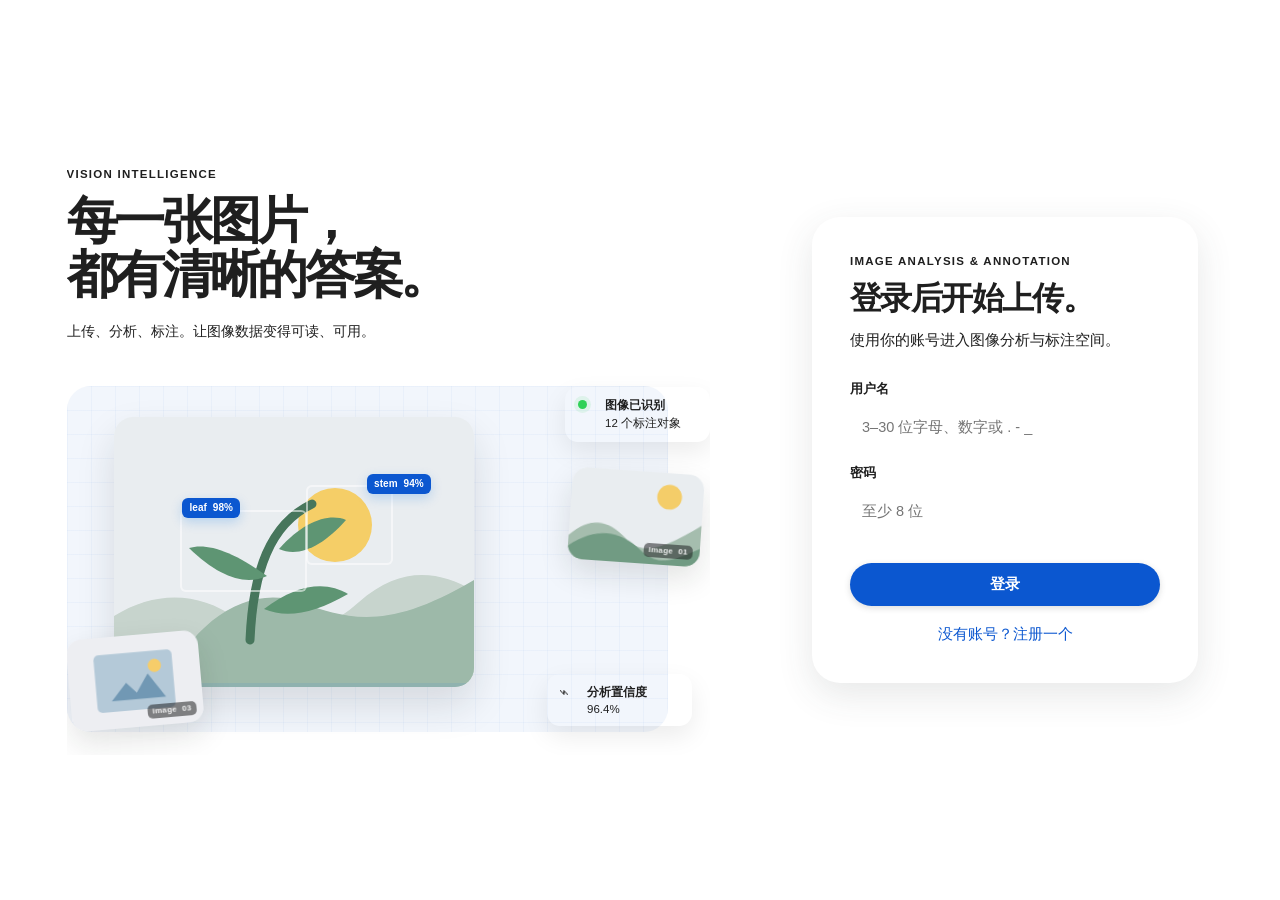
==== commit 531f6bc6: "同步前端最新版：深色模式、平台管理与标注工作台 - 新增深色模式，跟随系统或手动切换（theme.js / themes.css / styles.css） - 新增平台管理页（admin.js）：概" ====
--- a/index.html
+++ b/index.html
@@ -5,6 +5,8 @@
     <meta name="viewport" content="width=device-width, initial-scale=1.0" />
     <meta name="description" content="Vision Studio AI 视觉工作台" />
     <title>Vision Studio</title>
+    <link rel="icon" href="favicon.ico" sizes="any" />
+    <link rel="apple-touch-icon" href="apple-touch-icon.png" />
     <script src="theme.js"></script>
     <link rel="stylesheet" href="styles.css" />
     <link rel="stylesheet" href="themes.css" />
@@ -21,24 +23,30 @@
             <span class="material-symbols-rounded rail-profile-arrow">chevron_right</span>
           </span>
         </button>
-        <button id="railUpload" type="button" aria-label="上传图片">
-          <span class="material-symbols-rounded" aria-hidden="true">cloud_upload</span>
-          <span class="rail-label rail-label-current">上传图片</span>
-          <span class="rail-label rail-label-clear">工作台</span>
-        </button>
-        <button id="railData" type="button" aria-label="查看图像数据">
-          <span class="material-symbols-rounded" aria-hidden="true">photo_prints</span>
-          <span class="rail-label">图像数据</span>
+        <button id="railSpace" type="button" aria-label="个人空间">
+          <span class="material-symbols-rounded" aria-hidden="true">person</span>
+          <span class="rail-label">个人空间</span>
         </button>
         <button id="railTeam" type="button" aria-label="小组空间">
           <span class="material-symbols-rounded" aria-hidden="true">groups</span>
           <span class="rail-label">小组空间</span>
         </button>
         <button id="railEnterprise" type="button" aria-label="企业空间">
-          <span class="material-symbols-rounded" aria-hidden="true">corporate_fare</span>
+          <span class="material-symbols-rounded" aria-hidden="true">business</span>
           <span class="rail-label">企业空间</span>
         </button>
+        <button id="railAdmin" type="button" aria-label="平台管理" hidden>
+          <span class="material-symbols-rounded" aria-hidden="true">admin_panel_settings</span>
+          <span class="rail-label">平台管理</span>
+        </button>
         <span class="rail-divider" aria-hidden="true"></span>
+        <button id="railNotifications" type="button" aria-label="通知">
+          <span class="rail-icon">
+            <span class="material-symbols-rounded" aria-hidden="true">notifications</span>
+            <span class="rail-badge" id="notifBadge" hidden>0</span>
+          </span>
+          <span class="rail-label">通知</span>
+        </button>
         <button id="railSettings" type="button" aria-label="设置">
           <span class="material-symbols-rounded" aria-hidden="true">settings</span>
           <span class="rail-label">设置</span>
@@ -65,61 +73,37 @@
 
       <main class="main" id="workspace">
         <header class="app-bar">
-          <div class="app-brand">
-            <span class="app-mark" aria-hidden="true">V</span>
-            <span class="app-brand-name">Vision Studio</span>
-            <span class="app-brand-ent" id="brandEnterprise" hidden>
-              <i aria-hidden="true"></i>
-              <strong id="brandEntName">—</strong>
-              <small id="brandEntId">—</small>
-            </span>
-          </div>
-          <button class="app-account" id="appAccount" type="button" aria-label="打开个人与账号">
-            <span class="app-avatar" id="appAvatar" aria-hidden="true">·</span>
-            <span class="app-account-copy"><strong id="appAccountName">参赛成员</strong><small>个人与账号</small></span>
+          <span class="app-brand-ent" id="brandEnterprise" hidden>
+            <strong id="brandEntName">—</strong>
+          </span>
+          <button class="app-back" id="projectBack" type="button" aria-label="返回空间" title="返回空间" hidden>
+            <span class="material-symbols-rounded" aria-hidden="true">arrow_back</span>
           </button>
+          <div class="app-context">
+            <h1 class="app-context-title" id="appContextTitle">个人空间</h1>
+            <p class="app-context-kicker" id="appContextKicker">PERSONAL SPACE</p>
+          </div>
+          <div class="app-bar-trail">
+            <span class="project-role" id="projectRole" hidden></span>
+            <button class="secondary-button app-archive" id="projectArchive" type="button" hidden>归档项目</button>
+            <button class="app-account" id="appAccount" type="button" aria-label="打开个人与账号">
+              <span class="app-avatar" id="appAvatar" aria-hidden="true">·</span>
+              <span class="app-account-copy"><span class="app-account-name"><strong id="appAccountName">参赛成员</strong><em class="account-ent-tag" id="appEntTag" hidden>企业</em></span><small>个人与账号</small></span>
+            </button>
+          </div>
         </header>
 
         <div class="content" id="contentArea">
-          <!-- 上传 -->
-          <section class="app-view is-visible" data-view="workspace">
-            <section class="hero upload-hero" aria-labelledby="heroTitle">
-              <div>
-                <span class="eyebrow"><i></i> 图像分析与标注</span>
-                <h1 id="heroTitle">选择图片，确认导入。</h1>
-                <p>先加入待分析列表，确认后才会真正上传；可一次选择多张图片。</p>
-              </div>
-              <label class="upload-zone" for="imageUpload">
-                <span class="material-symbols-rounded" aria-hidden="true">cloud_upload</span>
-                <strong>点击选择图片</strong>
-                <small>可多选 · 支持 JPG、PNG、WEBP · 单次最多 50 张</small>
-              </label>
-              <p class="upload-feedback" id="uploadFeedback" aria-live="polite">还未选择文件</p>
-              <input id="imageUpload" type="file" accept="image/jpeg,image/png,image/webp,application/zip,.zip" multiple hidden />
-              <section class="target-plan-card" aria-labelledby="targetPlanTitle">
-                <span class="material-symbols-rounded" aria-hidden="true">target</span>
-                <div>
-                  <small>识别方案 · 图像数据</small>
-                  <strong id="targetPlanTitle">正在读取识别目标…</strong>
-                  <p id="targetPlanDetail">保存后，后续上传会自动复用。</p>
-                </div>
-                <button class="secondary-button" id="openTargetSettings" type="button">设置识别目标</button>
-              </section>
-              <section class="classic-analysis-card" aria-labelledby="classicAnalysisTitle">
-                <div class="classic-card-heading"><span class="material-symbols-rounded" aria-hidden="true">monitoring</span><strong id="classicAnalysisTitle">分析状态</strong></div>
-                <div class="classic-status-grid">
-                  <span><b id="classicAnalyzingCount">0</b><small>分析中</small></span>
-                  <span><b id="classicCompletedCount">0</b><small>已完成</small></span>
-                  <span><b id="classicWaitingCount">0</b><small>待分析</small></span>
-                </div>
-              </section>
-            </section>
+          <!-- 个人空间：不再有「项目」这一层，进来就是一个工作台。
+               上面是个人总结，中间是上传与待确认，下面是派给我的任务和我的图片。 -->
+          <section class="app-view is-visible" data-view="personal">
+            <div class="personal-summary" id="personalSummary"></div>
 
             <section class="section selection-panel" id="selectionPanel" hidden aria-labelledby="selectionTitle">
               <div class="section-heading">
                 <div>
+                  <h2 id="selectionTitle">已选择 0 个文件</h2>
                   <p class="section-kicker">READY TO ANALYZE</p>
-                  <h2 id="selectionTitle">已选择 0 个文件</h2>
                 </div>
                 <button class="text-button" id="clearSelection" type="button">全部清除</button>
               </div>
@@ -127,49 +111,94 @@
               <div class="analysis-targets">
                 <label for="analysisTargets">识别目标 <span>必填</span></label>
                 <input id="analysisTargets" type="text" maxlength="300" placeholder="例如：行人、汽车、交通标志" />
-                <small>用逗号分隔。模型会按这些类别检测并生成标注框。</small>
-              </div>
+                <small>用逗号分隔。模型会按这些类别检测并生成标注框；人工标注时它们就是画框可选的类目。</small>
+              </div>
+              <div class="upload-options">
+                <label class="upload-option" for="uploadMode">
+                  <span>标注方式</span>
+                  <select id="uploadMode">
+                    <option value="auto">自动标注 · 模型出框</option>
+                    <option value="manual">人工标注 · 我来画框</option>
+                  </select>
+                </label>
+                <label class="upload-option" for="uploadSpace">
+                  <span>上传到</span>
+                  <select id="uploadSpace">
+                    <option value="personal">个人空间</option>
+                  </select>
+                </label>
+                <label class="upload-option" id="uploadAssigneeWrap" for="uploadAssignee" hidden>
+                  <span>指派给</span>
+                  <select id="uploadAssignee"></select>
+                </label>
+              </div>
+              <p class="upload-options-hint" id="uploadOptionsHint">这批图片会放进个人空间，选人工标注会直接进入我的任务。</p>
               <div class="selection-actions"><span id="selectionSummary">确认后才会上传并开始分析</span><button class="primary-button" id="confirmAnalysis" type="button">确认并开始分析 <span>→</span></button></div>
             </section>
 
-            <section class="classic-recent-panel" aria-labelledby="classicRecentTitle">
-              <div class="classic-recent-head">
-                <div><p class="section-kicker">RECENT IMAGES</p><h2 id="classicRecentTitle">最近图像</h2></div>
-                <button class="text-button" id="classicViewAll" type="button">查看全部 <span aria-hidden="true">→</span></button>
-              </div>
-              <div class="classic-recent-state" id="classicRecentState"><p>正在读取最近图像…</p></div>
+            <section class="section personal-tasks" id="personalTasksSection" hidden aria-labelledby="personalTasksTitle">
+              <div class="section-heading">
+                <div>
+                  <h2 id="personalTasksTitle">我的任务</h2>
+                  <p class="section-kicker">来自小组与企业的指派</p>
+                </div>
+                <button class="text-button" id="personalTasksRefresh" type="button">刷新</button>
+              </div>
+              <div class="personal-task-list" id="personalTaskList"></div>
+            </section>
+
+            <section class="section personal-data" aria-labelledby="personalDataTitle">
+              <h2 id="personalDataTitle" class="sr-only">图像</h2>
+              <div class="project-toolbar">
+                <p class="project-toolbar-meta" id="projectImagesMeta">—</p>
+                <div class="panel-head-actions">
+                  <select class="task-filter" id="projectImageFilter" aria-label="按状态筛选图片">
+                    <option value="">全部状态</option>
+                    <option value="none">未加入任务</option>
+                    <option value="pending">待标注</option>
+                    <option value="annotated">待审核</option>
+                    <option value="approved">已通过</option>
+                    <option value="rejected">已退回</option>
+                    <option value="failed">标注失败</option>
+                  </select>
+                </div>
+              </div>
+              <div class="plan-strip">
+                <span class="material-symbols-rounded" aria-hidden="true">target</span>
+                <div class="plan-strip-copy">
+                  <strong id="targetPlanTitle">正在读取识别目标…</strong>
+                  <small id="targetPlanDetail">保存后，后续上传会自动复用。</small>
+                </div>
+                <button class="secondary-button" id="openTargetSettings" type="button">设置识别目标</button>
+              </div>
+              <div class="image-toolbar" id="imageToolbar" hidden>
+                <label class="toolbar-select"><input type="checkbox" id="selectAllImages" /><span>全选</span></label>
+                <span class="toolbar-count" id="selectionCount">还没有选中图片</span>
+                <button class="secondary-button" id="downloadSelected" type="button" disabled>下载标注图</button>
+                <button class="secondary-button is-reject" id="removeSelected" type="button" disabled>移除所选</button>
+              </div>
+              <p class="image-status" id="imageStatus" aria-live="polite"></p>
+              <div class="empty-state" id="imageDataState"><strong>还没有图像数据</strong><p>点右上角「上传图片」，选好的图会出现在这里。</p></div>
+              <input id="imageUpload" type="file" accept="image/jpeg,image/png,image/webp,application/zip,.zip" multiple hidden />
             </section>
           </section>
 
-          <!-- 图像数据 -->
-          <section class="app-view" data-view="images" hidden>
-            <section class="view-hero">
-              <p class="section-kicker">IMAGE DATA</p>
-              <h1>图像数据</h1>
-              <p>已导入的图片与后续分析结果都在这里管理。</p>
-              <button class="secondary-button" id="backToUpload" type="button">继续上传</button>
-            </section>
-            <div class="image-toolbar" id="imageToolbar" hidden>
-              <label class="toolbar-select"><input type="checkbox" id="selectAllImages" /><span>全选</span></label>
-              <span class="toolbar-count" id="selectionCount">还没有选中图片</span>
-              <button class="secondary-button" id="downloadSelected" type="button" disabled>下载标注图</button>
-            </div>
-            <section class="section"><div class="empty-state" id="imageDataState"><strong>还没有图像数据</strong><p>回到上传页，选择图片后确认分析。</p></div></section>
-          </section>
-
-          <!-- 小组空间：独立整页，左上信息卡 / 左下聊天 / 右侧小组成果 -->
+          <!-- 小组空间：独立整页，左上信息卡 / 右侧小组成果 -->
           <section class="app-view team-view" data-view="team" hidden>
             <header class="team-head">
-              <div>
-                <p class="section-kicker">TEAM SPACE</p>
-                <h1>小组空间</h1>
-              </div>
               <div class="team-switch">
                 <label class="sr-only" for="teamSelect">我的小组</label>
                 <select id="teamSelect" aria-label="切换小组"><option value="">加载中…</option></select>
+                <!-- 小组只有「空间设置」一个低频动作，直接给齿轮，不必再套一层「更多」 -->
+                <button class="icon-button" id="teamSpaceSettings" type="button" aria-label="小组空间设置" title="空间设置">
+                  <span class="material-symbols-rounded" aria-hidden="true">settings</span>
+                </button>
                 <button class="secondary-button" id="newTeamButton" type="button">新建小组</button>
               </div>
             </header>
+            <!-- 成员预览：空间页原来只剩一张项目卡，空得像没加载完。
+                 完整成员管理仍在空间设置里，这里只做一眼可见的「谁在这个空间」。 -->
+            <div class="space-people" id="teamPeople" hidden></div>
 
             <div class="team-grid" id="teamGrid" hidden>
               <!-- 左半边：全部是小组自身的信息，成员按行列出并显示各自上传数 -->
@@ -210,6 +239,14 @@
               </article>
             </div>
 
+            <div class="space-section" id="teamProjectSection">
+              <div class="space-section-head">
+                <h3>项目</h3>
+                <p class="space-section-hint">图片、任务和成员都挂在项目下，点一行进入工作区。</p>
+              </div>
+              <div class="project-list" id="teamProjectList"></div>
+            </div>
+
             <div class="team-empty" id="teamEmpty" hidden>
               <span class="material-symbols-rounded" aria-hidden="true">groups</span>
               <strong>还没有加入小组</strong>
@@ -221,16 +258,14 @@
           <!-- 企业空间：与企业自有权限模型，左栏信息 + 配额 + 公告 + 成员，右栏图库 / 审核 / 记录 / 日报 -->
           <section class="app-view team-view enterprise-view" data-view="enterprise" hidden>
             <header class="team-head">
-              <div>
-                <p class="section-kicker">ENTERPRISE SPACE</p>
-                <h1>企业空间</h1>
-              </div>
               <div class="team-switch">
                 <span class="ent-id-chip" id="entIdChip" hidden>—</span>
                 <select id="enterpriseSelect" aria-label="切换企业"><option value="">加载中…</option></select>
+                <!-- 设置走左栏企业卡右上角的齿轮，这里只留「创建企业」 -->
                 <button class="secondary-button" id="newEnterpriseButton" type="button">创建企业</button>
               </div>
             </header>
+            <div class="space-people" id="enterprisePeople" hidden></div>
 
             <div class="team-grid" id="enterpriseGrid" hidden>
               <div class="team-col">
@@ -299,8 +334,16 @@
               </article>
             </div>
 
+            <div class="space-section" id="enterpriseProjectSection">
+              <div class="space-section-head">
+                <h3>项目</h3>
+                <p class="space-section-hint">图片、任务和成员都挂在项目下，点一行进入工作区。</p>
+              </div>
+              <div class="project-list" id="enterpriseProjectList"></div>
+            </div>
+
             <div class="team-empty" id="enterpriseEmpty" hidden>
-              <span class="material-symbols-rounded" aria-hidden="true">corporate_fare</span>
+              <span class="material-symbols-rounded" aria-hidden="true">business</span>
               <strong>还没有加入企业</strong>
               <p>创建一个企业，或用企业码申请加入。企业空间支持权限分级、上传审核与成员排名。</p>
               <div class="ent-empty-actions">
@@ -309,86 +352,535 @@
               </div>
             </div>
           </section>
+
+          <!-- 项目页：从任意空间的项目列表进入，参考 GitHub 仓库页的 tab 结构 -->
+          <section class="app-view project-view" data-view="project" hidden>
+            <div class="ent-tabs project-tabs" role="tablist" aria-label="项目视图">
+              <button class="ent-tab is-active" type="button" role="tab" aria-selected="true" data-project-tab="overview">
+                <span class="material-symbols-rounded" aria-hidden="true">space_dashboard</span>概览
+              </button>
+              <button class="ent-tab" type="button" role="tab" aria-selected="false" data-project-tab="tasks">
+                <span class="material-symbols-rounded" aria-hidden="true">task_alt</span>任务
+              </button>
+              <button class="ent-tab" type="button" role="tab" aria-selected="false" data-project-tab="members">
+                <span class="material-symbols-rounded" aria-hidden="true">group</span>成员
+              </button>
+              <button class="ent-tab" type="button" role="tab" aria-selected="false" data-project-tab="categories">
+                <span class="material-symbols-rounded" aria-hidden="true">label</span>类目
+              </button>
+              <button class="ent-tab" type="button" role="tab" aria-selected="false" data-project-tab="settings">
+                <span class="material-symbols-rounded" aria-hidden="true">settings</span>设置
+              </button>
+            </div>
+
+            <section class="project-pane" data-project-pane="overview">
+              <p class="project-desc" id="projectDesc" hidden></p>
+              <div class="project-next" id="projectNext" hidden></div>
+              <div class="admin-stats project-stats" id="projectStats"></div>
+              <article class="panel admin-panel">
+                <div class="panel-head">
+                  <div><h3>最近任务</h3><p class="panel-sub" id="projectRecentMeta">—</p></div>
+                  <button class="text-button" type="button" id="projectJumpTasks">全部任务 →</button>
+                </div>
+                <div class="admin-facts" id="projectRecentTasks"></div>
+              </article>
+            </section>
+
+            <section class="project-pane" data-project-pane="tasks" hidden>
+              <article class="panel admin-panel">
+                <div class="project-toolbar">
+                  <p class="project-toolbar-meta" id="projectTasksMeta">—</p>
+                  <div class="panel-head-actions">
+                    <select id="projectTaskFilter" class="task-filter" aria-label="按状态筛选任务">
+                      <option value="">全部状态</option>
+                      <option value="queued">排队中 / 待标注</option>
+                      <option value="auto_annotating">标注中</option>
+                      <option value="auto_annotated">待复核</option>
+                      <option value="rejected_fix">退回修改</option>
+                      <option value="rejected_reannotate">退回重标</option>
+                      <option value="failed">失败</option>
+                      <option value="draft">草稿</option>
+                      <option value="approved">已通过</option>
+                      <option value="cancelled">已取消</option>
+                    </select>
+                    <button class="task-mine-toggle" id="projectTaskMine" type="button" aria-pressed="false" title="只看指派给我的任务">只看我的</button>
+                    <button class="secondary-button" id="projectNewTask" type="button">新建任务</button>
+                  </div>
+                </div>
+                <p class="settings-status" id="projectTaskStatus" role="status"></p>
+                <div class="project-task-list" id="projectTaskList"></div>
+              </article>
+            </section>
+
+            <section class="project-pane" data-project-pane="members" hidden>
+              <article class="panel admin-panel">
+                <div class="project-toolbar">
+                  <p class="project-toolbar-meta" id="projectMembersMeta">—</p>
+                </div>
+                <div class="admin-toolbar">
+                  <input id="projectMemberName" type="search" maxlength="30" placeholder="输入用户名添加成员" aria-label="成员用户名" />
+                  <select id="projectMemberRole" aria-label="成员角色">
+                    <option value="annotator">标注员</option>
+                    <option value="manager">管理员</option>
+                    <option value="reviewer">审核员</option>
+                  </select>
+                  <button class="secondary-button" id="projectAddMember" type="button">添加</button>
+                  <p class="settings-status admin-toolbar-status" id="projectMemberStatus" role="status"></p>
+                </div>
+                <ul class="member-list project-member-list" id="projectMemberList"></ul>
+              </article>
+            </section>
+
+            <!-- 识别类目是项目的核心对象（自动标注的 prompt 来源 + 人工标注的色板），
+                 从「设置」里提出来单独一页，别和归档这种运维项挤在一起。 -->
+            <section class="project-pane" data-project-pane="categories" hidden>
+              <article class="panel admin-panel">
+                <div class="project-toolbar">
+                  <p class="project-toolbar-meta" id="projectCategoriesMeta">自动标注按这些类目检测，人工标注从这里取色板。</p>
+                </div>
+                <div class="admin-toolbar">
+                  <input id="projectNewCategory" type="search" maxlength="50" placeholder="新增类目（中文名）" aria-label="新增类目" />
+                  <input id="projectNewCategoryEn" type="search" maxlength="100" placeholder="英文提示词（可选，留空自动翻译）" aria-label="英文提示词" />
+                  <button class="secondary-button" id="projectCategoryAdd" type="button">添加</button>
+                  <p class="settings-status admin-toolbar-status" id="projectCategoryStatus" role="status"></p>
+                </div>
+                <ul class="project-category-list" id="projectCategories"></ul>
+              </article>
+            </section>
+
+            <section class="project-pane" data-project-pane="settings" hidden>
+              <div class="admin-split">
+                <form class="panel admin-panel settings-form" id="projectSettingsForm">
+                  <div class="panel-head"><div><h3>基本信息</h3><p class="panel-sub">名称、描述与默认评审人。</p></div></div>
+                  <label for="projectNameInput">项目名称</label>
+                  <input id="projectNameInput" type="text" maxlength="100" />
+                  <label for="projectDescInput">描述</label>
+                  <textarea id="projectDescInput" rows="3" maxlength="2000"></textarea>
+                  <label for="projectReviewerInput">默认评审人</label>
+                  <select id="projectReviewerInput">
+                    <option value="submitter">提交人自己评审</option>
+                    <option value="project_manager">项目管理员评审</option>
+                  </select>
+                  <div class="settings-actions">
+                    <p class="settings-status" id="projectSettingsStatus" role="status"></p>
+                    <button class="secondary-button" type="submit">保存设置</button>
+                  </div>
+                </form>
+
+                <!-- 归档与删除都属于运维动作，收进右列一起排队，别和「基本信息」抢两列网格 -->
+                <div class="admin-split-side">
+                <div class="panel admin-panel">
+                  <div class="panel-head"><div><h3>归档项目</h3><p class="panel-sub">归档后不出现在默认列表里，数据和图片都保留。</p></div></div>
+                  <div class="project-danger">
+                    <div><strong>归档这个项目</strong><p>需要时可以找管理员恢复。</p></div>
+                    <button class="delete-button compact-delete" id="projectDangerArchive" type="button">归档</button>
+                  </div>
+                </div>
+
+                <!-- 只有个人空间的项目能删；小组 / 企业项目删掉会连累别人的数据，那边只给归档 -->
+                <div class="panel admin-panel" id="projectDeletePanel" hidden>
+                  <div class="panel-head"><div><h3>删除项目</h3><p class="panel-sub">从列表里移除，项目下的图片和任务记录都不再能访问。</p></div></div>
+                  <div class="project-danger">
+                    <div><strong>删除这个项目</strong><p>不可撤销。只想暂时收起来，用上面的「归档」。</p></div>
+                    <button class="delete-button compact-delete" id="projectDangerDelete" type="button">删除</button>
+                  </div>
+                </div>
+                </div>
+              </div>
+            </section>
+          </section>
+
+          <!-- 平台管理：只有 platform_role=admin 能看到入口，页面自身再校验一次 -->
+          <section class="app-view team-view admin-view" data-view="admin" hidden>
+            <header class="team-head">
+              <div class="team-switch">
+                <span class="admin-role-chip">平台管理员</span>
+                <button class="secondary-button" id="adminRefresh" type="button">刷新当前页</button>
+              </div>
+            </header>
+
+            <div class="team-empty" id="adminDenied" hidden>
+              <span class="material-symbols-rounded" aria-hidden="true">admin_panel_settings</span>
+              <strong>需要平台管理员权限</strong>
+              <p>这个页面只对平台管理员开放。可以让现有管理员在「账号」里把你的角色改成管理员。</p>
+            </div>
+
+            <div id="adminShell" hidden>
+              <div class="ent-tabs" role="tablist" aria-label="平台管理视图">
+                <button class="ent-tab is-active" type="button" role="tab" aria-selected="true" data-admin-tab="overview">概览</button>
+                <button class="ent-tab" type="button" role="tab" aria-selected="false" data-admin-tab="accounts">账号</button>
+                <button class="ent-tab" type="button" role="tab" aria-selected="false" data-admin-tab="spaces">小组与项目</button>
+                <button class="ent-tab" type="button" role="tab" aria-selected="false" data-admin-tab="audit">审计日志</button>
+                <button class="ent-tab" type="button" role="tab" aria-selected="false" data-admin-tab="settings">存储与模型</button>
+              </div>
+              <p class="settings-status admin-status" id="adminStatus" role="status"></p>
+
+              <!-- 概览 -->
+              <section class="admin-pane" data-admin-pane="overview">
+                <div class="admin-stats" id="adminStats"></div>
+                <div class="admin-split">
+                  <article class="panel admin-panel">
+                    <div class="panel-head">
+                      <div><h3>存储</h3><p class="panel-sub" id="adminStorageSub">—</p></div>
+                      <button class="text-button" type="button" data-admin-jump="settings">去设置 →</button>
+                    </div>
+                    <div class="admin-facts" id="adminStorageFacts"></div>
+                  </article>
+                  <article class="panel admin-panel">
+                    <div class="panel-head">
+                      <div><h3>识别模型</h3><p class="panel-sub" id="adminModelSub">—</p></div>
+                      <button class="text-button" type="button" data-admin-jump="settings">去设置 →</button>
+                    </div>
+                    <div class="admin-facts" id="adminModelFacts"></div>
+                  </article>
+                </div>
+              </section>
+
+              <!-- 账号 -->
+              <section class="admin-pane" data-admin-pane="accounts" hidden>
+                <article class="panel admin-panel">
+                  <div class="panel-head">
+                    <div><h3>账号</h3><p class="panel-sub" id="adminAccountsMeta">—</p></div>
+                  </div>
+                  <div class="admin-toolbar">
+                    <input id="adminAccountSearch" type="search" maxlength="50" placeholder="用户名 / 邮箱 / 手机号" aria-label="搜索账号" />
+                    <select id="adminAccountRole" aria-label="按平台角色筛选">
+                      <option value="">全部角色</option>
+                      <option value="admin">平台管理员</option>
+                      <option value="user">普通用户</option>
+                    </select>
+                    <button class="secondary-button" id="adminAccountQuery" type="button">查询</button>
+                    <p class="settings-status admin-toolbar-status" id="adminAccountsStatus" role="status"></p>
+                  </div>
+                  <div class="admin-table-wrap">
+                    <table class="admin-table">
+                      <thead><tr><th>ID</th><th>账号</th><th>联系方式</th><th>平台角色</th><th>注册时间</th><th></th></tr></thead>
+                      <tbody id="adminAccountRows"></tbody>
+                    </table>
+                  </div>
+                  <div class="admin-pager" id="adminAccountPager"></div>
+                </article>
+              </section>
+
+              <!-- 小组与项目 -->
+              <section class="admin-pane" data-admin-pane="spaces" hidden>
+                <article class="panel admin-panel">
+                  <div class="panel-head">
+                    <div><h3>小组</h3><p class="panel-sub" id="adminGroupsMeta">—</p></div>
+                  </div>
+                  <div class="admin-toolbar">
+                    <input id="adminGroupSearch" type="search" maxlength="50" placeholder="小组名称 / 组长用户名" aria-label="搜索小组" />
+                    <button class="secondary-button" id="adminGroupQuery" type="button">查询</button>
+                  </div>
+                  <div class="admin-table-wrap">
+                    <table class="admin-table">
+                      <thead><tr><th>ID</th><th>小组</th><th>类型</th><th>组长</th><th>成员</th><th>创建时间</th></tr></thead>
+                      <tbody id="adminGroupRows"></tbody>
+                    </table>
+                  </div>
+                  <div class="admin-pager" id="adminGroupPager"></div>
+                </article>
+
+                <article class="panel admin-panel">
+                  <div class="panel-head">
+                    <div><h3>项目</h3><p class="panel-sub" id="adminProjectsMeta">—</p></div>
+                  </div>
+                  <div class="admin-toolbar">
+                    <input id="adminProjectSearch" type="search" maxlength="50" placeholder="项目名称" aria-label="搜索项目" />
+                    <button class="secondary-button" id="adminProjectQuery" type="button">查询</button>
+                  </div>
+                  <div class="admin-table-wrap">
+                    <table class="admin-table">
+                      <thead><tr><th>ID</th><th>项目</th><th>所属小组</th><th>状态</th><th>成员</th><th>任务</th><th>创建时间</th></tr></thead>
+                      <tbody id="adminProjectRows"></tbody>
+                    </table>
+                  </div>
+                  <div class="admin-pager" id="adminProjectPager"></div>
+                </article>
+              </section>
+
+              <!-- 审计日志 -->
+              <section class="admin-pane" data-admin-pane="audit" hidden>
+                <article class="panel admin-panel">
+                  <div class="panel-head">
+                    <div><h3>审计日志</h3><p class="panel-sub" id="adminAuditMeta">—</p></div>
+                  </div>
+                  <div class="admin-toolbar">
+                    <input id="adminAuditAction" type="search" maxlength="50" placeholder="动作前缀，例如 task.status" aria-label="按动作筛选" />
+                    <button class="secondary-button" id="adminAuditQuery" type="button">查询</button>
+                  </div>
+                  <div class="admin-table-wrap">
+                    <table class="admin-table">
+                      <thead><tr><th>时间</th><th>动作</th><th>资源</th><th>操作人</th><th>小组</th></tr></thead>
+                      <tbody id="adminAuditRows"></tbody>
+                    </table>
+                  </div>
+                  <div class="admin-pager" id="adminAuditPager"></div>
+                </article>
+              </section>
+
+              <!-- 存储与模型 -->
+              <section class="admin-pane" data-admin-pane="settings" hidden>
+                <div class="admin-split">
+                  <form class="panel admin-panel settings-form" id="adminStorageForm">
+                    <div class="panel-head">
+                      <div><h3>存储策略</h3><p class="panel-sub">平台设置优先于环境变量；清空 URI 表示回到环境变量。</p></div>
+                    </div>
+                    <label for="adminStorageUri">存储 URI</label>
+                    <input id="adminStorageUri" type="text" maxlength="255" placeholder="file://./state/storage" autocomplete="off" spellcheck="false" />
+                    <div class="settings-two-cols">
+                      <div><label for="adminTeamQuotaImages">team 默认图片额度</label><input id="adminTeamQuotaImages" type="number" min="0" max="1000000" /></div>
+                      <div><label for="adminTeamQuotaStorage">team 默认存储额度（MB）</label><input id="adminTeamQuotaStorage" type="number" min="0" max="10000000" /></div>
+                    </div>
+                    <div class="admin-facts" id="adminStorageFormFacts"></div>
+                    <div class="settings-actions">
+                      <p id="adminStorageStatus" class="settings-status" role="status"></p>
+                      <button class="secondary-button" type="submit">保存存储策略</button>
+                    </div>
+                  </form>
+
+                  <form class="panel admin-panel settings-form" id="adminModelForm">
+                    <div class="panel-head">
+                      <div><h3>识别模型</h3><p class="panel-sub">留空表示回到环境变量；保存后立即生效，已在内存里的模型会被卸载重载。空闲 3 分钟没有标注任务会自动卸载以释放内存，下一单需要重新加载。</p></div>
+                    </div>
+                    <label for="adminDetectorOnnx">检测模型 ONNX 文件</label>
+                    <input id="adminDetectorOnnx" type="text" maxlength="255" placeholder="D:\models\llmdet_fp16.onnx" autocomplete="off" spellcheck="false" />
+                    <label for="adminDetectorDir">或模型目录</label>
+                    <input id="adminDetectorDir" type="text" maxlength="255" placeholder="D:\models\onnx" autocomplete="off" spellcheck="false" />
+                    <div class="settings-two-cols">
+                      <div><label for="adminDetectorPrecision">精度</label>
+                        <select id="adminDetectorPrecision"><option value="">跟随环境变量</option><option value="fp16">fp16</option><option value="fp32">fp32</option></select>
+                      </div>
+                      <div><label for="adminDetectorDevice">设备</label>
+                        <select id="adminDetectorDevice"><option value="">跟随环境变量</option><option value="cpu">cpu</option><option value="cuda">cuda</option><option value="auto">auto</option></select>
+                      </div>
+                    </div>
+                    <div class="settings-two-cols">
+                      <div><label for="adminDetectorSize">输入短边</label><input id="adminDetectorSize" type="number" min="64" max="4096" placeholder="800" /></div>
+                      <div><label for="adminDetectorMaxSize">输入长边上限</label><input id="adminDetectorMaxSize" type="number" min="64" max="4096" placeholder="1333" /></div>
+                    </div>
+                    <label for="adminTranslatorDir">翻译模型目录（可选中英文类目名互转）</label>
+                    <input id="adminTranslatorDir" type="text" maxlength="255" placeholder="D:\models\opus-mt-zh-en" autocomplete="off" spellcheck="false" />
+                    <label for="adminTranslatorPrecision">翻译精度</label>
+                    <select id="adminTranslatorPrecision"><option value="">跟随环境变量</option><option value="fp32">fp32</option><option value="fp16">fp16</option></select>
+                    <div class="admin-facts" id="adminModelFormFacts"></div>
+                    <div class="settings-actions">
+                      <p id="adminModelStatus" class="settings-status" role="status"></p>
+                      <button class="secondary-button" type="submit">保存模型配置</button>
+                    </div>
+                  </form>
+                </div>
+              </section>
+            </div>
+          </section>
         </div>
 
         <section class="detail-view" id="imageDetailView" hidden aria-labelledby="detailTitle">
-          <button class="back-button" id="backToImages" type="button">← 返回图像数据</button>
+          <button class="back-button" id="backToImages" type="button">← 返回个人空间</button>
           <div class="detail-layout">
             <div class="detail-preview"><div class="detail-image-stack"><img id="detailImage" alt="已上传图片预览" /><svg id="annotationOverlay" aria-label="模型标注框"></svg></div></div>
             <aside class="detail-meta">
+              <h1 id="detailTitle"></h1>
               <p class="section-kicker">IMAGE DETAIL</p>
-              <h1 id="detailTitle"></h1>
               <dl>
                 <div><dt>图像尺寸</dt><dd id="detailDimensions">—</dd></div>
                 <div><dt>文件大小</dt><dd id="detailSize">—</dd></div>
                 <div><dt>分析状态</dt><dd id="detailAnalysis">等待提交分析</dd></div>
               </dl>
+              <button class="secondary-button wide-button" id="detailAnnotate" type="button" hidden>在标注台打开</button>
+              <button class="secondary-button wide-button" id="detailReview" type="button" hidden>审核这张</button>
               <button class="secondary-button wide-button" id="downloadAnnotated" type="button">下载标注图</button>
               <button class="secondary-button wide-button" id="sendToGroup" type="button">上传到小组库</button>
               <button class="delete-button" id="deleteImageButton" type="button">删除图片</button>
             </aside>
           </div>
         </section>
+
+        <!-- 人工标注工作台：和图片详情一样盖在内容区上面，左选图 / 中画框 / 右选类目 -->
+        <section class="detail-view annotate-view" id="annotateView" hidden aria-labelledby="annotateTitle">
+          <header class="annotate-head">
+            <button class="back-button" id="annotateBack" type="button">← 返回任务</button>
+            <div class="annotate-head-main">
+              <h1 id="annotateTitle">人工标注</h1>
+              <p class="section-kicker">MANUAL ANNOTATION</p>
+            </div>
+            <div class="annotate-head-side">
+              <span class="annotate-progress" id="annotateProgress"></span>
+              <button class="primary-button" id="annotateFinish" type="button" hidden>完成标注</button>
+            </div>
+          </header>
+
+          <div class="annotate-layout">
+            <aside class="annotate-rail" id="annotateRails" aria-label="任务里的图片"></aside>
+
+            <div class="annotate-stage-wrap">
+              <div class="annotate-stage">
+                <div class="annotate-canvas" id="annotateCanvas">
+                  <img id="annotateImage" alt="待标注图片" draggable="false" />
+                </div>
+              </div>
+              <p class="settings-status annotate-status" id="annotateStatus" role="status"></p>
+              <p class="annotate-hint">拖空白处画新框；拖动框体移动、拖四角改大小；选中后按 Delete 删除、方向键微调、Esc 退出。切换图片前记得先保存。</p>
+            </div>
+
+            <aside class="annotate-panel">
+              <div class="annotate-block">
+                <p class="section-kicker">类目</p>
+                <div class="annotate-categories" id="annotateCategories"></div>
+              </div>
+              <div class="annotate-block">
+                <p class="section-kicker">标注框</p>
+                <div class="annotate-boxlist" id="annotateBoxList"></div>
+              </div>
+              <div class="annotate-actions">
+                <button class="secondary-button" id="annotateUndo" type="button">撤销</button>
+                <button class="primary-button" id="annotateSave" type="button">保存标注</button>
+              </div>
+            </aside>
+          </div>
+        </section>
+
+        <!-- 任务复核工作台：任务列表里「待复核」那一行的入口。
+             和标注台同一套骨架（左选图 / 中看图 / 右裁决），复用 .annotate-* 版式，
+             这样三个主题都不用再写一份布局，只需要补复核专用的几处配色。 -->
+        <section class="detail-view annotate-view review-view" id="taskReviewView" hidden aria-labelledby="taskReviewTitle">
+          <header class="annotate-head">
+            <button class="back-button" id="taskReviewBack" type="button">← 返回任务</button>
+            <div class="annotate-head-main">
+              <h1 id="taskReviewTitle">复核任务</h1>
+              <p class="section-kicker">TASK REVIEW</p>
+            </div>
+            <div class="annotate-head-side">
+              <span class="annotate-progress" id="taskReviewProgress"></span>
+              <button class="primary-button" id="taskReviewPass" type="button">通过任务</button>
+            </div>
+          </header>
+
+          <div class="annotate-layout">
+            <aside class="annotate-rail" id="taskReviewRail" aria-label="任务里的图片"></aside>
+
+            <div class="annotate-stage-wrap">
+              <div class="annotate-stage">
+                <div class="annotate-canvas" id="taskReviewCanvas">
+                  <img id="taskReviewImage" alt="待复核图片" draggable="false" />
+                </div>
+              </div>
+              <p class="settings-status annotate-status" id="taskReviewStatus" role="status"></p>
+              <p class="annotate-hint">逐张通过或驳回（驳回必须写原因）。最后一张也通过时任务会自动通过并回到项目页；要退回则至少要有一张图被驳回，再点「退回修改 / 退回重标」。Esc 退出。</p>
+            </div>
+
+            <aside class="annotate-panel">
+              <div class="annotate-block">
+                <p class="section-kicker">这一张</p>
+                <div class="review-verdict" id="taskReviewVerdict"></div>
+              </div>
+              <div class="annotate-block">
+                <p class="section-kicker">标注框</p>
+                <div class="annotate-boxlist" id="taskReviewBoxes"></div>
+              </div>
+              <div class="annotate-block" id="taskReviewReasonWrap" hidden>
+                <p class="section-kicker">驳回原因</p>
+                <textarea class="review-reason-input" id="taskReviewReason" maxlength="255" placeholder="写明要改的地方，标注员会照着改"></textarea>
+              </div>
+              <div class="annotate-actions">
+                <button class="secondary-button is-reject" id="taskReviewReject" type="button">驳回这张</button>
+                <button class="primary-button" id="taskReviewApprove" type="button">通过这张</button>
+              </div>
+              <div class="review-task-actions">
+                <p class="section-kicker">任务结论</p>
+                <textarea class="review-reason-input" id="taskReviewComment" maxlength="2000" placeholder="给标注员的说明（可选）"></textarea>
+                <div class="annotate-actions">
+                  <button class="mini-button is-reject" id="taskReviewRejectFix" type="button">退回修改</button>
+                  <button class="mini-button is-reject" id="taskReviewReannotate" type="button">退回重标</button>
+                </div>
+              </div>
+            </aside>
+          </div>
+        </section>
       </main>
     </div>
 
-    <div class="upload-toast" id="uploadToast" role="status" aria-live="polite" hidden><span class="material-symbols-rounded" aria-hidden="true">check_circle</span><span><strong id="uploadToastTitle">已开始分析</strong><small id="uploadToastDetail">图片已存入图像数据</small></span><button id="goToData" type="button">查看图像数据</button></div>
+    <div class="upload-toast" id="uploadToast" role="status" aria-live="polite" hidden><span class="material-symbols-rounded" aria-hidden="true">check_circle</span><span><strong id="uploadToastTitle">已开始分析</strong><small id="uploadToastDetail">图片已存入个人空间</small></span><button id="goToData" type="button">查看个人空间</button></div>
 
     <!-- 识别方案：保存到默认的“图像数据”项目，上传时自动复用 -->
     <div class="dialog-backdrop" id="targetSettingsDialog" hidden>
       <section class="dialog settings-dialog target-settings-dialog" role="dialog" aria-modal="true" aria-labelledby="targetSettingsTitle">
         <button class="dialog-close" id="closeTargetSettings" type="button" aria-label="关闭">×</button>
+        <h2 id="targetSettingsTitle">设置识别目标</h2>
         <p class="section-kicker">RECOGNITION TARGETS</p>
-        <h2 id="targetSettingsTitle">设置识别目标</h2>
         <p class="dialog-description">这套目标保存在“图像数据”项目中。以后上传图片时会自动带出，也可以临时修改后再分析。</p>
         <form id="targetSettingsForm" class="settings-form">
-          <label for="projectTargets">需要识别什么</label>
-          <textarea id="projectTargets" maxlength="300" rows="4" placeholder="例如：行人、汽车、交通标志"></textarea>
-          <p class="settings-help">用逗号、顿号或换行分隔，最多 20 项。</p>
+          <div class="target-list-head">
+            <span class="target-list-title">识别目标</span>
+          </div>
+          <p class="settings-help">一行一个目标：中文名用于界面显示，英文提示词喂给模型。英文留空会自动按中文名翻译。</p>
+          <ul class="target-rows" id="targetRows"></ul>
+          <p class="target-empty" id="targetEmpty" hidden>还没有识别目标，先在下面加一条。</p>
+          <div class="target-add">
+            <input id="targetNewZh" type="search" maxlength="50" placeholder="中文名，例如 行人" aria-label="新目标的中文名" autocomplete="off" />
+            <input id="targetNewEn" type="search" maxlength="100" placeholder="英文提示词（可选）" aria-label="新目标的英文提示词" autocomplete="off" />
+            <button id="targetAddButton" class="secondary-button" type="button">添加</button>
+          </div>
+          <div class="target-threshold">
+            <div class="target-threshold-head">
+              <label for="projectBoxThreshold">置信度阈值</label>
+              <output id="projectBoxThresholdValue" for="projectBoxThreshold">0.30</output>
+            </div>
+            <input id="projectBoxThreshold" type="range" min="0.05" max="0.95" step="0.05" value="0.30" />
+            <p class="settings-help">调高只保留更确定的框，调低能多召回一些弱目标，但也会多出误框。默认 0.30。</p>
+          </div>
           <div class="settings-actions"><p id="projectTargetsStatus" class="settings-status" role="status"></p><button class="primary-button" id="saveProjectTargets" type="submit">保存识别方案</button></div>
         </form>
       </section>
     </div>
 
     <!-- 个人资料与账号 -->
-    <div class="dialog-backdrop" id="profileDialog" hidden>
-      <section class="dialog settings-dialog profile-dialog" role="dialog" aria-modal="true" aria-labelledby="profileDialogTitle">
-        <button class="dialog-close" id="closeProfileDialog" type="button" aria-label="关闭">×</button>
-        <p class="section-kicker">PERSONAL ACCOUNT</p>
-        <h2 id="profileDialogTitle">个人资料与账号</h2>
-        <p class="dialog-description">可以修改展示名称与联系方式。用户名作为登录账号暂不更改。</p>
-
-        <div class="avatar-editor">
-          <span class="avatar avatar-64" id="profileAvatar" aria-hidden="true">·</span>
-          <div class="avatar-editor-copy">
-            <strong>头像</strong>
-            <p class="settings-help">JPG、PNG、WEBP，4 MB 以内。组员会在成员列表里看到它。</p>
-            <div class="avatar-editor-actions">
-              <button class="secondary-button" id="pickAvatar" type="button">更换头像</button>
-              <button class="text-button" id="removeAvatar" type="button" hidden>移除头像</button>
-            </div>
-          </div>
-          <input id="avatarInput" type="file" accept="image/jpeg,image/png,image/webp" hidden />
-        </div>
-
-        <form id="profileForm" class="settings-form">
-          <label for="profileUsername">用户名</label><input id="profileUsername" type="text" readonly />
-          <label for="profileDisplayName">展示名称</label><input id="profileDisplayName" type="text" maxlength="50" placeholder="老师和组员看到的名称" />
-          <div class="settings-two-cols"><div><label for="profileEmail">邮箱</label><input id="profileEmail" type="email" maxlength="50" placeholder="可选" /></div><div><label for="profilePhone">手机号</label><input id="profilePhone" type="tel" maxlength="30" placeholder="可选" /></div></div>
-          <div class="settings-actions"><p id="profileStatus" class="settings-status" role="status"></p><button class="primary-button" type="submit">保存资料</button></div>
-        </form>
-      </section>
-    </div>
-
-    <!-- 设置：外观与主题、账号安全 -->
+    <!-- 设置：个人资料、外观与主题、账号安全（同一个弹窗，侧栏两个入口各自定位到对应小节） -->
     <div class="dialog-backdrop" id="settingsDialog" hidden>
       <section class="dialog settings-dialog settings-hub" role="dialog" aria-modal="true" aria-labelledby="settingsDialogTitle">
         <button class="dialog-close" id="closeSettingsDialog" type="button" aria-label="关闭">×</button>
+        <h2 id="settingsDialogTitle">设置</h2>
         <p class="section-kicker">SETTINGS</p>
-        <h2 id="settingsDialogTitle">设置</h2>
-        <p class="dialog-description">外观与账号安全都在这里。个人资料和头像在左侧「个人与账号」里。</p>
-
-        <section class="theme-settings" aria-labelledby="themeSettingsTitle">
+
+        <div class="settings-hub-body">
+          <nav class="settings-nav" aria-label="设置分区">
+            <button class="settings-nav-item is-active" type="button" data-settings-pane="profile" aria-current="true">个人资料</button>
+            <button class="settings-nav-item" type="button" data-settings-pane="theme">外观与主题</button>
+            <button class="settings-nav-item" type="button" data-settings-pane="upload">上传偏好</button>
+            <button class="settings-nav-item" type="button" data-settings-pane="space">企业与小组</button>
+            <button class="settings-nav-item" type="button" data-settings-pane="security">账号安全</button>
+          </nav>
+
+          <div class="settings-panes">
+
+        <section class="settings-pane is-active" data-pane="profile" id="settingsProfileSection" aria-labelledby="settingsProfileTitle">
+          <div class="theme-settings-head">
+            <div><h3 id="settingsProfileTitle">个人资料</h3><p>用户名作为登录账号暂不更改。</p></div>
+            <span class="material-symbols-rounded" aria-hidden="true">badge</span>
+          </div>
+
+          <div class="avatar-editor">
+            <span class="avatar avatar-64" id="profileAvatar" aria-hidden="true">·</span>
+            <div class="avatar-editor-copy">
+              <strong>头像</strong>
+              <p class="settings-help">JPG、PNG、WEBP，4 MB 以内。组员会在成员列表里看到它。</p>
+              <div class="avatar-editor-actions">
+                <button class="secondary-button" id="pickAvatar" type="button">更换头像</button>
+                <button class="text-button" id="removeAvatar" type="button" hidden>移除头像</button>
+              </div>
+            </div>
+            <input id="avatarInput" type="file" accept="image/jpeg,image/png,image/webp" hidden />
+          </div>
+
+          <form id="profileForm" class="settings-form">
+            <label for="profileUsername">用户名</label><input id="profileUsername" type="text" readonly />
+            <label for="profileDisplayName">展示名称</label><input id="profileDisplayName" type="text" maxlength="50" placeholder="老师和组员看到的名称" />
+            <div class="settings-two-cols"><div><label for="profileEmail">邮箱</label><input id="profileEmail" type="email" maxlength="50" placeholder="可选" /></div><div><label for="profilePhone">手机号</label><input id="profilePhone" type="tel" maxlength="30" placeholder="可选" /></div></div>
+            <div class="settings-actions"><p id="profileStatus" class="settings-status" role="status"></p><button class="primary-button" type="submit">保存资料</button></div>
+          </form>
+        </section>
+
+        <section class="theme-settings settings-pane" data-pane="theme" id="settingsThemeSection" aria-labelledby="themeSettingsTitle">
           <div class="theme-settings-head">
             <div><h3 id="themeSettingsTitle">外观与主题</h3><p>主题只改变界面外观，不会影响图片和分析数据。</p></div>
             <span class="material-symbols-rounded" aria-hidden="true">palette</span>
@@ -396,29 +888,81 @@
           <div class="theme-options" role="radiogroup" aria-label="界面主题">
             <button class="theme-option" type="button" role="radio" aria-checked="false" data-theme-choice="classic">
               <span class="theme-preview theme-preview-classic"><i></i><i></i><i></i></span>
-              <span><strong>经典</strong><small>紧凑 Google 工作台 · 默认</small></span>
-              <span class="material-symbols-rounded theme-check" aria-hidden="true">check_circle</span>
-            </button>
-            <button class="theme-option" type="button" role="radio" aria-checked="false" data-theme-choice="clear-sky">
-              <span class="theme-preview theme-preview-clear"><i></i><i></i><i></i></span>
-              <span><strong>晴蓝</strong><small>宽松 Material 3 界面</small></span>
+              <span><strong>经典</strong><small>默认 · 紧凑工作台</small></span>
               <span class="material-symbols-rounded theme-check" aria-hidden="true">check_circle</span>
             </button>
             <button class="theme-option" type="button" role="radio" aria-checked="false" data-theme-choice="pure-white">
               <span class="theme-preview theme-preview-pure"><i></i><i></i><i></i></span>
-              <span><strong>澄白</strong><small>保留当前极简界面</small></span>
+              <span><strong>极简</strong><small>窄栏 · 留白更多</small></span>
               <span class="material-symbols-rounded theme-check" aria-hidden="true">check_circle</span>
             </button>
           </div>
+
+          <div class="scheme-row">
+            <div class="scheme-row-copy">
+              <strong>深浅色</strong>
+              <small>选「跟随系统」时，系统切换深浅色这里会立刻跟着变。</small>
+            </div>
+            <div class="scheme-switch" role="radiogroup" aria-label="深浅色模式">
+              <button class="scheme-option" type="button" role="radio" aria-checked="true" data-scheme-choice="auto">
+                <span class="material-symbols-rounded" aria-hidden="true">brightness_auto</span>跟随系统
+              </button>
+              <button class="scheme-option" type="button" role="radio" aria-checked="false" data-scheme-choice="light">
+                <span class="material-symbols-rounded" aria-hidden="true">light_mode</span>浅色
+              </button>
+              <button class="scheme-option" type="button" role="radio" aria-checked="false" data-scheme-choice="dark">
+                <span class="material-symbols-rounded" aria-hidden="true">dark_mode</span>深色
+              </button>
+            </div>
+          </div>
         </section>
 
-        <form id="passwordForm" class="settings-form settings-divider">
-          <h3>账号安全</h3><p class="settings-help">修改密码后当前登录会失效，需要用新密码重新登录。</p>
-          <label for="oldPassword">当前密码</label><input id="oldPassword" type="password" autocomplete="current-password" required />
-          <label for="newPassword">新密码</label><input id="newPassword" type="password" autocomplete="new-password" minlength="8" maxlength="128" required />
-          <label for="confirmPassword">确认新密码</label><input id="confirmPassword" type="password" autocomplete="new-password" minlength="8" maxlength="128" required />
-          <div class="settings-actions"><p id="passwordStatus" class="settings-status" role="status"></p><button class="secondary-button" type="submit">修改密码</button></div>
-        </form>
+        <section class="settings-pane" data-pane="upload" id="settingsUploadSection" aria-labelledby="settingsUploadTitle">
+          <div class="theme-settings-head">
+            <div><h3 id="settingsUploadTitle">上传偏好</h3><p>每次上传都会带出这两个默认值，确认前仍可临时改。</p></div>
+            <span class="material-symbols-rounded" aria-hidden="true">upload</span>
+          </div>
+          <div class="settings-two-cols">
+            <div>
+              <label for="prefUploadMode">默认标注方式</label>
+              <select id="prefUploadMode">
+                <option value="auto">自动标注 · 模型出框</option>
+                <option value="manual">人工标注 · 我来画框</option>
+              </select>
+            </div>
+            <div>
+              <label for="prefUploadSpace">默认上传到</label>
+              <select id="prefUploadSpace"><option value="personal">个人空间</option></select>
+            </div>
+          </div>
+          <p class="settings-status" id="uploadPrefStatus" role="status"></p>
+        </section>
+
+        <section class="settings-pane" data-pane="security" id="settingsSecuritySection" aria-labelledby="settingsSecurityTitle">
+          <div class="theme-settings-head">
+            <div><h3 id="settingsSecurityTitle">账号安全</h3><p>修改密码后当前登录会失效，需要用新密码重新登录。</p></div>
+            <span class="material-symbols-rounded" aria-hidden="true">lock</span>
+          </div>
+          <form id="passwordForm" class="settings-form">
+            <label for="oldPassword">当前密码</label><input id="oldPassword" type="password" autocomplete="current-password" required />
+            <label for="newPassword">新密码</label><input id="newPassword" type="password" autocomplete="new-password" minlength="8" maxlength="128" required />
+            <label for="confirmPassword">确认新密码</label><input id="confirmPassword" type="password" autocomplete="new-password" minlength="8" maxlength="128" required />
+            <div class="settings-actions"><p id="passwordStatus" class="settings-status" role="status"></p><button class="secondary-button" type="submit">修改密码</button></div>
+          </form>
+        </section>
+
+        <section class="settings-pane" data-pane="space" id="settingsSpaceSection" aria-labelledby="settingsSpaceTitle">
+          <div class="theme-settings-head">
+            <div><h3 id="settingsSpaceTitle">企业与小组</h3><p>你所在的空间、成员权限，以及各自的空间设置。</p></div>
+            <span class="material-symbols-rounded" aria-hidden="true">groups</span>
+          </div>
+          <div class="settings-space-body" id="settingsSpaceBody">
+            <p class="settings-status">正在读取你所在的企业与小组…</p>
+          </div>
+        </section>
+
+          </div>
+        </div>
       </section>
     </div>
 
@@ -426,8 +970,8 @@
     <div class="dialog-backdrop" id="groupDialog" hidden>
       <section class="dialog settings-dialog group-dialog" role="dialog" aria-modal="true" aria-labelledby="groupDialogTitle">
         <button class="dialog-close" id="closeGroupDialog" type="button" aria-label="关闭">×</button>
+        <h2 id="groupDialogTitle">新建小组</h2>
         <p class="section-kicker" id="groupDialogKicker">GROUP</p>
-        <h2 id="groupDialogTitle">新建小组</h2>
         <p class="dialog-description" id="groupDialogDesc">给小组起个名字，之后可以随时修改。</p>
         <form id="groupForm" class="settings-form">
           <label for="groupName">小组名称</label><input id="groupName" type="text" maxlength="50" placeholder="例如：校园植物标注组" />
@@ -444,8 +988,8 @@
     <div class="dialog-backdrop" id="membersDialog" hidden>
       <section class="dialog settings-dialog" role="dialog" aria-modal="true" aria-labelledby="membersDialogTitle">
         <button class="dialog-close" id="closeMembersDialog" type="button" aria-label="关闭">×</button>
+        <h2 id="membersDialogTitle">成员与角色</h2>
         <p class="section-kicker">MEMBERS</p>
-        <h2 id="membersDialogTitle">成员与角色</h2>
         <p class="dialog-description">组长可以调整成员角色；管理员只能调整普通成员。</p>
         <div id="memberRows" class="member-rows"></div>
         <form id="addMemberForm" class="settings-form settings-divider" hidden>
@@ -462,8 +1006,8 @@
     <div class="dialog-backdrop" id="groupPickerDialog" hidden>
       <section class="dialog settings-dialog group-dialog" role="dialog" aria-modal="true" aria-labelledby="groupPickerTitle">
         <button class="dialog-close" id="closeGroupPicker" type="button" aria-label="关闭">×</button>
+        <h2 id="groupPickerTitle">上传到小组库</h2>
         <p class="section-kicker">SEND TO GROUP</p>
-        <h2 id="groupPickerTitle">上传到小组库</h2>
         <p class="dialog-description" id="groupPickerDesc">选一个小组，这张图片会复制一份到小组成果里。</p>
         <div id="groupPickerList" class="picker-list"></div>
         <p id="groupPickerStatus" class="settings-status" role="status"></p>
@@ -474,9 +1018,9 @@
     <div class="dialog-backdrop" id="uploadTargetDialog" hidden>
       <section class="dialog settings-dialog target-pick-dialog" role="dialog" aria-modal="true" aria-labelledby="uploadTargetTitle">
         <button class="dialog-close" id="closeUploadTarget" type="button" aria-label="关闭">×</button>
+        <h2 id="uploadTargetTitle">这批图片传到哪里？</h2>
         <p class="section-kicker">UPLOAD TO</p>
-        <h2 id="uploadTargetTitle">这批图片传到哪里？</h2>
-        <p class="dialog-description">你同时在小组和企业里，先选一个目标。个人工作台会立即启动模型分析，小组与企业只做归档。</p>
+        <p class="dialog-description">你同时在小组和企业里，先选一个目标。个人空间会立即启动模型分析，小组与企业只做归档。</p>
         <div class="target-pick-list" id="uploadTargetList"></div>
       </section>
     </div>
@@ -485,8 +1029,8 @@
     <div class="dialog-backdrop" id="enterpriseDialog" hidden>
       <section class="dialog settings-dialog" role="dialog" aria-modal="true" aria-labelledby="enterpriseDialogTitle">
         <button class="dialog-close" id="closeEnterpriseDialog" type="button" aria-label="关闭">×</button>
+        <h2 id="enterpriseDialogTitle">创建企业</h2>
         <p class="section-kicker">NEW ENTERPRISE</p>
-        <h2 id="enterpriseDialogTitle">创建企业</h2>
         <p class="dialog-description">创建后你会成为企业所有者，并拿到一个专属企业码，其他人凭码申请加入。</p>
         <form id="enterpriseForm" class="settings-form">
           <label for="enterpriseName">企业名称</label>
@@ -506,8 +1050,8 @@
     <div class="dialog-backdrop" id="enterpriseJoinDialog" hidden>
       <section class="dialog settings-dialog" role="dialog" aria-modal="true" aria-labelledby="enterpriseJoinTitle">
         <button class="dialog-close" id="closeEnterpriseJoin" type="button" aria-label="关闭">×</button>
+        <h2 id="enterpriseJoinTitle">用企业码加入</h2>
         <p class="section-kicker">JOIN WITH CODE</p>
-        <h2 id="enterpriseJoinTitle">用企业码加入</h2>
         <p class="dialog-description">输入 8 位企业码，申请会送到企业管理员那里，审批通过后即可进入企业空间。</p>
         <form id="enterpriseJoinForm" class="settings-form">
           <label for="enterpriseCode">企业码</label>
@@ -526,8 +1070,8 @@
     <div class="dialog-backdrop" id="enterpriseSettingsDialog" hidden>
       <section class="dialog settings-dialog ent-settings-dialog" role="dialog" aria-modal="true" aria-labelledby="entSettingsTitle">
         <button class="dialog-close" id="closeEnterpriseSettings" type="button" aria-label="关闭">×</button>
+        <h2 id="entSettingsTitle">企业设置</h2>
         <p class="section-kicker">ENTERPRISE SETTINGS</p>
-        <h2 id="entSettingsTitle">企业设置</h2>
 
         <section class="ent-settings-block">
           <h3>企业码</h3>
@@ -597,11 +1141,178 @@
     <div class="dialog-backdrop" id="entMembersDialog" hidden>
       <section class="dialog settings-dialog" role="dialog" aria-modal="true" aria-labelledby="entMembersTitle">
         <button class="dialog-close" id="closeEntMembers" type="button" aria-label="关闭">×</button>
+        <h2 id="entMembersTitle">成员管理</h2>
         <p class="section-kicker">MEMBERS</p>
-        <h2 id="entMembersTitle">成员管理</h2>
         <p class="dialog-description">角色越高权限越大：所有者 &gt; 管理员 &gt; 审核员 &gt; 成员 &gt; 只读访客。</p>
         <div class="ent-member-manage" id="entMemberManage"></div>
         <p id="entMemberStatus" class="settings-status" role="status"></p>
+      </section>
+    </div>
+
+    <!-- 平台管理：重置账号密码 -->
+    <div class="dialog-backdrop" id="adminPasswordDialog" hidden>
+      <section class="dialog settings-dialog" role="dialog" aria-modal="true" aria-labelledby="adminPasswordTitle">
+        <button class="dialog-close" id="closeAdminPassword" type="button" aria-label="关闭">×</button>
+        <h2 id="adminPasswordTitle">重置密码</h2>
+        <p class="section-kicker">RESET PASSWORD</p>
+        <p class="dialog-description" id="adminPasswordDesc">—</p>
+        <form id="adminPasswordForm" class="settings-form">
+          <label for="adminNewPassword">新密码</label>
+          <input id="adminNewPassword" type="password" minlength="8" maxlength="128" autocomplete="new-password" required />
+          <p class="settings-help">保存后该账号在其它设备上的登录会立即失效，需要重新登录。</p>
+          <div class="settings-actions">
+            <p id="adminPasswordStatus" class="settings-status" role="status"></p>
+            <button class="primary-button" type="submit">确认重置</button>
+          </div>
+        </form>
+      </section>
+    </div>
+
+    <!-- 空间设置抽屉：小组成员/图库、企业审核/公告/日报等空间级功能 -->
+    <div class="space-drawer" id="spaceDrawer" hidden>
+      <div class="space-drawer-scrim" id="spaceDrawerScrim"></div>
+      <aside class="space-drawer-panel" role="dialog" aria-modal="true" aria-labelledby="spaceDrawerTitle">
+        <header class="space-drawer-head">
+          <div>
+            <h2 id="spaceDrawerTitle">空间设置</h2>
+            <p class="section-kicker" id="spaceDrawerKicker">SPACE</p>
+          </div>
+          <button class="dialog-close" id="spaceDrawerClose" type="button" aria-label="关闭">×</button>
+        </header>
+        <div class="space-drawer-body">
+          <div id="teamSettingsPane" hidden></div>
+          <div id="enterpriseSettingsPane" hidden></div>
+        </div>
+      </aside>
+    </div>
+
+    <!-- 通知抽屉：任务指派 / 待标注 / 待复核 / 逾期 / 邀请 / 系统消息 -->
+    <div class="space-drawer notif-drawer" id="notifDrawer" hidden>
+      <div class="space-drawer-scrim" id="notifScrim"></div>
+      <aside class="space-drawer-panel notif-panel" role="dialog" aria-modal="true" aria-labelledby="notifTitle">
+        <header class="space-drawer-head">
+          <div>
+            <h2 id="notifTitle">通知</h2>
+            <p class="section-kicker">NOTIFICATIONS</p>
+          </div>
+          <div class="notif-head-actions">
+            <button class="mini-button" id="notifReadAll" type="button">全部已读</button>
+            <button class="dialog-close" id="notifClose" type="button" aria-label="关闭">×</button>
+          </div>
+        </header>
+        <div class="space-drawer-body notif-drawer-body">
+          <div class="notif-toolbar">
+            <div class="notif-tabs" role="tablist" aria-label="通知筛选">
+              <button class="notif-tab is-active" id="notifTabAll" type="button" role="tab" aria-selected="true">全部</button>
+              <button class="notif-tab" id="notifTabUnread" type="button" role="tab" aria-selected="false">未读</button>
+            </div>
+            <span class="notif-count" id="notifCount"></span>
+          </div>
+          <ul class="notif-list" id="notifList"></ul>
+          <p class="notif-empty" id="notifEmpty" hidden></p>
+          <p class="settings-status" id="notifStatus" role="status"></p>
+          <button class="secondary-button notif-more" id="notifMore" type="button" hidden>加载更多</button>
+        </div>
+      </aside>
+    </div>
+
+    <!-- 新建项目 -->
+    <div class="dialog-backdrop" id="projectCreateDialog" hidden>
+      <section class="dialog settings-dialog" role="dialog" aria-modal="true" aria-labelledby="projectCreateTitle">
+        <button class="dialog-close" id="closeProjectCreate" type="button" aria-label="关闭">×</button>
+        <h2 id="projectCreateTitle">新建项目</h2>
+        <p class="section-kicker">NEW PROJECT</p>
+        <p class="dialog-description" id="projectCreateDesc">项目建在当前空间里，之后可以上传图片、建标注任务。</p>
+        <form id="projectCreateForm" class="settings-form">
+          <label for="projectCreateName">项目名称</label>
+          <input id="projectCreateName" type="text" maxlength="100" placeholder="例如：街景目标检测" />
+          <label for="projectCreateNote">描述 <span class="optional">可选</span></label>
+          <textarea id="projectCreateNote" rows="2" maxlength="2000" placeholder="一句话说明这个项目做什么"></textarea>
+          <div class="settings-actions">
+            <p class="settings-status" id="projectCreateStatus" role="status"></p>
+            <button class="primary-button" type="submit">创建项目</button>
+          </div>
+        </form>
+      </section>
+    </div>
+
+    <!-- 新建任务：名称 + 模式 + 图片范围，替代原来「一键抓全部图片」的两个按钮 -->
+    <div class="dialog-backdrop" id="taskCreateDialog" hidden>
+      <section class="dialog settings-dialog task-create-dialog" role="dialog" aria-modal="true" aria-labelledby="taskCreateTitle">
+        <button class="dialog-close" id="closeTaskCreate" type="button" aria-label="关闭">×</button>
+        <h2 id="taskCreateTitle">新建标注任务</h2>
+        <p class="section-kicker">NEW TASK</p>
+        <p class="dialog-description">自动任务提交后由模型先出框、再等人工复核；人工任务直接进标注工作台，由标注员画框。</p>
+        <div class="settings-form task-create-form">
+          <label for="taskCreateName">任务名称 <span class="optional">可选</span></label>
+          <input id="taskCreateName" type="text" maxlength="100" placeholder="留空则按标注方式自动命名" />
+          <label>标注方式</label>
+          <div class="task-mode-group" role="radiogroup" aria-label="标注方式">
+            <label class="task-mode">
+              <input type="radio" name="taskCreateMode" value="auto" checked />
+              <span><strong>自动预标注</strong><small>模型按识别类目出框</small></span>
+            </label>
+            <label class="task-mode">
+              <input type="radio" name="taskCreateMode" value="manual" />
+              <span><strong>人工标注</strong><small>在工作台里手动画框</small></span>
+            </label>
+          </div>
+          <div class="task-pick-head">
+            <span class="task-pick-title">图片范围 <b id="taskPickCount">—</b></span>
+            <span class="task-pick-actions">
+              <button class="text-button" id="taskPickUnannotated" type="button">只选未标注</button>
+              <button class="text-button" id="taskPickAll" type="button">全选</button>
+              <button class="text-button" id="taskPickNone" type="button">全不选</button>
+            </span>
+          </div>
+          <div class="task-pick-list" id="taskPickList"></div>
+          <label class="task-review-toggle">
+            <input type="checkbox" id="taskReviewRequired" checked />
+            <span><strong>需要审核</strong><small>标完进复核队列；取消勾选则标注完成后直接通过。</small></span>
+          </label>
+          <div class="task-assign" id="taskAssigneeRow">
+            <label for="taskCreateAssignee">指派标注员 <span class="optional">可选</span></label>
+            <select id="taskCreateAssignee">
+              <option value="">不指定 —— 谁有空谁标</option>
+            </select>
+            <p class="settings-help">指派后任务会进对方的「待标注」，只在人工任务生效。</p>
+          </div>
+          <div class="task-assign" id="taskReviewerRow">
+            <label for="taskCreateReviewer">复核人 <span class="optional">可选</span></label>
+            <select id="taskCreateReviewer">
+              <option value="">按项目默认</option>
+            </select>
+            <p class="settings-help">只有勾了「需要审核」才用得上。</p>
+          </div>
+          <p class="task-create-hint" id="taskCreateHint" hidden></p>
+          <div class="settings-actions">
+            <p class="settings-status" id="taskCreateStatus" role="status"></p>
+            <button class="primary-button" id="taskCreateSubmit" type="button">创建任务</button>
+          </div>
+        </div>
+      </section>
+    </div>
+
+    <!-- 逐图复核：从「图像」tab 的行内「审核」打开 -->
+    <div class="dialog-backdrop" id="imageReviewDialog" hidden>
+      <section class="dialog settings-dialog image-review-dialog" role="dialog" aria-modal="true" aria-labelledby="imageReviewTitle">
+        <button class="dialog-close" id="closeImageReview" type="button" aria-label="关闭">×</button>
+        <h2 id="imageReviewTitle">审核标注</h2>
+        <p class="section-kicker">REVIEW</p>
+        <p class="dialog-description" id="imageReviewSummary">逐图复核，通过或写明要改的地方</p>
+        <div class="review-stage" id="imageReviewStage">
+          <img id="imageReviewImage" alt="待复核的图片" />
+        </div>
+        <ul class="review-box-list" id="imageReviewBoxes"></ul>
+        <label class="review-reason" id="imageReviewReasonWrap" hidden>
+          <span>驳回原因</span>
+          <textarea id="imageReviewReason" rows="2" maxlength="255" placeholder="写清楚要改什么，标注员会看到"></textarea>
+        </label>
+        <p class="settings-status" id="imageReviewStatus" role="status"></p>
+        <div class="settings-actions">
+          <button class="secondary-button is-reject" id="imageReviewReject" type="button">驳回</button>
+          <button class="primary-button" id="imageReviewApprove" type="button">通过</button>
+        </div>
       </section>
     </div>
 
@@ -609,8 +1320,8 @@
     <div class="dialog-backdrop danger-backdrop" id="dangerDialog" hidden>
       <section class="dialog danger-dialog" role="alertdialog" aria-modal="true" aria-labelledby="dangerTitle" aria-describedby="dangerMessage">
         <div class="danger-icon"><span class="material-symbols-rounded" aria-hidden="true">delete</span></div>
+        <h2 id="dangerTitle">确认删除？</h2>
         <p class="section-kicker" id="dangerKicker">DELETE</p>
-        <h2 id="dangerTitle">确认删除？</h2>
         <p id="dangerMessage">删除后无法恢复。</p>
         <p class="danger-detail" id="dangerDetail" hidden></p>
         <div class="danger-actions">
@@ -622,9 +1333,16 @@
 
     <script src="sdk.js"></script>
     <script src="core.js"></script>
+    <script src="guide.js"></script>
     <script src="app.js"></script>
     <script src="settings.js"></script>
     <script src="team.js"></script>
     <script src="enterprise.js"></script>
+    <script src="admin.js"></script>
+    <script src="projects.js"></script>
+    <script src="annotate.js"></script>
+    <script src="review.js"></script>
+    <script src="taskreview.js"></script>
+    <script src="notifications.js"></script>
   </body>
 </html>
--- a/styles.css
+++ b/styles.css
@@ -14,9 +14,37 @@
     "opsz" 24;
 }
 /* ---------- 变量 ---------- */
+/* 语义色板：页面里所有中性色都走这一组变量，深色模式（themes.css 末尾）
+   只需重写这里，不用再逐条覆盖选择器。 */
 :root {
-  --text: #171719;
-  --muted: #6e6e73;
+  --bg: #f7f7f8;
+  --surface: #ffffff;
+  --surface-soft: #fafafb;
+  --surface-sunken: #f2f2f7;
+  --line: #e6e6eb;
+  --line-strong: #d2d2d7;
+  --ink: #171719;
+  --ink-2: #4d4d52;
+  --ink-3: #6e6e73;
+  --ink-4: #a1a1aa;
+  --accent: #0071e3;
+  --accent-strong: #0059b8;
+  --accent-weak: #f5f9ff;
+  --accent-line: #bcd8f8;
+  --danger: #d92d20;
+  --danger-weak: #fdf5f4;
+  --danger-line: #f0c8c4;
+  --success: #1e8e3e;
+  --success-weak: #f2fbf4;
+  --success-line: #bfe3c6;
+  --warn: #b8912f;
+  --warm-weak: #faf6ea;
+  /* 行/卡片悬停时的抬升底色：浅色下比卡片白一点点，深色下比卡片亮一档但远不到发白 */
+  --hover-lift: #f7f9fc;
+
+  /* 旧变量改指语义色板，老的引用自动跟着主题走 */
+  --text: var(--ink);
+  --muted: var(--ink-3);
   --ease-out: cubic-bezier(.16, 1, .3, 1);
   --ease-spring: cubic-bezier(.22, 1.35, .4, 1);
 }
@@ -29,7 +57,7 @@
   margin: 0;
   min-width: 320px;
   color: var(--text);
-  background: #f7f7f8;
+  background: var(--bg);
   font-family: Inter, ui-sans-serif, -apple-system, BlinkMacSystemFont, "Segoe UI", "Microsoft YaHei", sans-serif;
   -webkit-font-smoothing: antialiased;
 }
@@ -53,20 +81,36 @@
    侧边栏去掉之后页面上没有任何"这是什么产品、我是谁"的信息，
    个人资料里改的展示名称也没有地方体现。这条顶栏补上这两件事，
    同时让"个人与账号"多一个比工具轨图标更直白的入口。 */
-.app-bar { display: flex; width: min(760px, calc(100% - 40px)); margin: 0 auto; align-items: center; justify-content: space-between; gap: 16px; padding-top: 24px; }
-.app-brand { display: flex; align-items: center; gap: 9px; }
-.app-mark { display: grid; width: 26px; height: 26px; place-items: center; border-radius: 8px; color: #fff; background: #171719; font-size: 12px; font-weight: 750; letter-spacing: -.02em; }
-.app-brand-name { font-size: 13px; font-weight: 650; letter-spacing: -.01em; }
+.app-bar { display: flex; width: min(760px, calc(100% - 40px)); margin: 0 auto; align-items: center; justify-content: space-between; gap: 18px; padding-top: 24px; }
+/* 空间页与项目页的画布更宽，顶栏跟着放宽，否则标题与内容对不齐 */
+.app-bar.is-wide { width: min(1080px, calc(100% - 40px)); }
+/* 图片详情 / 标注台这类整层页面打开时收起顶栏：它们自己带返回与标题，
+   顶栏留着只会重复一遍项目上下文，还白占一行高度 */
+body.has-layer .app-bar { display: none; }
+/* 顶栏三段：品牌（含返回）/ 当前上下文标题 / 右侧动作与账号 */
+.app-bar-lead { display: flex; min-width: 0; flex: 0 0 auto; align-items: center; gap: 10px; }
+.app-bar-trail { display: flex; min-width: 0; flex: 0 0 auto; align-items: center; gap: 10px; }
+.app-context { display: grid; min-width: 0; flex: 1 1 auto; align-content: center; gap: 1px; }
+.app-context-kicker { margin: 0; overflow: hidden; color: var(--ink-4); font-size: 10.5px; font-weight: 750; letter-spacing: .15em; text-overflow: ellipsis; white-space: nowrap; }
+.app-context-title { margin: 0; overflow: hidden; font-size: 18px; font-weight: 650; letter-spacing: -.03em; line-height: 1.2; text-overflow: ellipsis; white-space: nowrap; }
+.app-context-title + .app-context-kicker { margin-top: 1px; }
+.app-context-desc { margin: 1px 0 0; overflow: hidden; color: var(--ink-3); font-size: 14px; line-height: 1.4; text-overflow: ellipsis; white-space: nowrap; }
+.app-context-desc[hidden], .project-role[hidden], .app-archive[hidden], .app-back[hidden] { display: none; }
+.app-back { display: grid; width: 32px; height: 32px; flex: 0 0 auto; place-items: center; border: 0; border-radius: 999px; color: var(--accent); background: rgba(0, 113, 227, .09); cursor: pointer; }
+.app-back:hover { background: rgba(0, 113, 227, .16); }
+.app-back .material-symbols-rounded { font-size: 18px; }
+.app-archive { height: 30px; border-radius: 999px; white-space: nowrap; }
 .app-account { display: flex; align-items: center; gap: 8px; border: 0; border-radius: 999px; background: transparent; padding: 4px 10px 4px 4px; cursor: pointer; }
 .app-account:hover { background: rgba(0, 0, 0, .045); }
-.app-avatar { display: grid; width: 26px; height: 26px; flex: 0 0 auto; place-items: center; overflow: hidden; border-radius: 50%; color: #fff; background: linear-gradient(135deg, #6e6a72, #2e2e31); font-size: 11px; font-weight: 750; }
+.app-avatar { display: grid; width: 26px; height: 26px; flex: 0 0 auto; place-items: center; overflow: hidden; border-radius: 50%; color: #fff; background: linear-gradient(135deg, #6e6a72, #2e2e31); font-size: 13px; font-weight: 750; }
 .app-avatar img { width: 100%; height: 100%; object-fit: cover; }
 .app-account-copy { display: flex; flex-direction: column; gap: 1px; text-align: left; }
-.app-account-copy strong { font-size: 11px; font-weight: 650; }
-.app-account-copy small { color: #8e8e93; font-size: 9px; }
-
-.secondary-button { height: 34px; border: 1px solid rgba(0, 0, 0, .08); border-radius: 999px; background: rgba(255, 255, 255, .74); padding: 0 12px; font-size: 12px; cursor: pointer; box-shadow: 0 1px 2px rgba(0, 0, 0, .02); }
-.secondary-button:hover { border-color: #d1d1d6; background: #fff; transform: scale(1.03); }
+.app-account-name { display: flex; min-width: 0; align-items: center; gap: 6px; }
+.app-account-copy strong { overflow: hidden; font-size: 13px; font-weight: 650; text-overflow: ellipsis; white-space: nowrap; }
+.app-account-copy small { color: var(--ink-3); font-size: 10.5px; }
+
+.secondary-button { height: 38px; border: 1px solid var(--line); border-radius: 999px; background: color-mix(in srgb, var(--surface) 74%, transparent); padding: 0 14px; font-size: 14.5px; cursor: pointer; box-shadow: 0 1px 2px rgba(0, 0, 0, .02); }
+.secondary-button:hover { border-color: var(--line); background: var(--surface); transform: scale(1.03); }
 
 /* ---------- 内容区 ---------- */
 .content {
@@ -78,37 +122,42 @@
 .content.is-wide { width: min(1080px, calc(100% - 40px)); }
 
 .hero { position: relative; display: flex; align-items: end; justify-content: space-between; gap: 28px; padding-bottom: 73px; }
-.hero::after { position: absolute; bottom: 31px; left: 0; width: 100%; height: 1px; background: #dedee2; content: ""; }
-.eyebrow { display: inline-flex; align-items: center; gap: 8px; margin-bottom: 14px; color: #6e6e73; font-size: 11px; font-weight: 600; letter-spacing: .04em; }
+.hero::after { position: absolute; bottom: 31px; left: 0; width: 100%; height: 1px; background: var(--line); content: ""; }
+.eyebrow { display: inline-flex; align-items: center; gap: 8px; margin-bottom: 14px; color: var(--ink-3); font-size: 13px; font-weight: 600; letter-spacing: .04em; }
 .eyebrow i { width: 7px; height: 7px; border-radius: 50%; background: #6e6e73; box-shadow: none; }
 .hero h1 { max-width: 700px; margin: 0; font-size: clamp(39px, 5vw, 62px); font-weight: 660; letter-spacing: -.055em; line-height: 1.045; }
 .hero p { max-width: 565px; margin: 15px 0 0; color: var(--muted); font-size: 15px; line-height: 1.65; }
 
-.primary-button { display: flex; height: 42px; flex: 0 0 auto; align-items: center; gap: 18px; border: 0; border-radius: 999px; color: #fff; background: #0071e3; padding: 0 17px; font-size: 12px; font-weight: 600; cursor: pointer; box-shadow: none; }
-.primary-button:hover { background: #0071e3; transform: none; box-shadow: none; }
+.primary-button { display: flex; height: 42px; flex: 0 0 auto; align-items: center; gap: 18px; border: 0; border-radius: 999px; color: #fff; background: var(--accent); padding: 0 17px; font-size: 14.5px; font-weight: 600; cursor: pointer; box-shadow: none; }
+.primary-button:hover { background: var(--accent); transform: none; box-shadow: none; }
 .primary-button:active { transform: scale(.95); }
+.primary-button:disabled { background: #c7d7ec; cursor: not-allowed; }
+.primary-button:disabled:active { transform: none; }
 
 .section { margin-top: 34px; }
 .section-heading { display: flex; align-items: end; justify-content: space-between; margin-bottom: 15px; }
-.section-kicker { margin: 0 0 6px; color: #a1a1aa; font-size: 9px; font-weight: 750; letter-spacing: .15em; }
-.section h2 { margin: 0; font-size: 22px; font-weight: 650; letter-spacing: -.04em; }
+.section-kicker { margin: 0 0 6px; color: var(--ink-4); font-size: 10.5px; font-weight: 750; letter-spacing: .15em; }
+/* 英文小标原本在中文标题上方当下标；统一改成标题在下、英文在上之后，
+   它变成标题下方的一行副标题，需要的是上边距而不是下边距。 */
+h1 + .section-kicker, h2 + .section-kicker { margin: 4px 0 0; }
+.dialog h1 + .section-kicker, .dialog h2 + .section-kicker { margin: 5px 0 0; }
+/* 区块标题（我的任务 / 我的图片…）比页面标题低一级：
+   原来 22px、页面标题 24px，差 2px 看起来像两个同级主标题。 */
+.section h2 { margin: 0; font-size: 18px; font-weight: 650; letter-spacing: -.03em; }
 
 /* ---------- 视图标题 / 空态 ---------- */
 .app-view[hidden] { display: none; }
-.view-hero { padding: 12px 0 43px; border-bottom: 1px solid #dedee2; }
-.view-hero h1 { margin: 0; font-size: clamp(36px, 4.5vw, 54px); font-weight: 650; letter-spacing: -.05em; line-height: 1.08; }
-.view-hero > p:not(.section-kicker) { max-width: 520px; margin: 15px 0 24px; color: #6e6e73; font-size: 14px; line-height: 1.7; }
-.empty-state { display: grid; min-height: 190px; place-items: center; align-content: center; border: 1px dashed #dedee2; border-radius: 22px; background: rgba(255, 255, 255, .82); box-shadow: none; }
-.empty-state strong { font-size: 13px; font-weight: 620; }
-.empty-state p { margin: 7px 0 0; color: #a1a1aa; font-size: 10px; }
+.empty-state { display: grid; min-height: 190px; place-items: center; align-content: center; border: 1px dashed var(--line); border-radius: 22px; background: color-mix(in srgb, var(--surface) 82%, transparent); box-shadow: none; }
+.empty-state strong { font-size: 14.5px; font-weight: 620; }
+.empty-state p { margin: 7px 0 0; color: var(--ink-4); font-size: 11.5px; }
 .image-data-list-wrap { width: 100%; }
 
 /* ---------- 上传 ---------- */
 .upload-hero { display: block; padding-bottom: 0; text-align: center; }
 .upload-hero::after { display: none; }
 .upload-hero .eyebrow { justify-content: center; }
-.upload-hero h1 { max-width: none; color: #1d1d1f; font-size: clamp(38px, 6vw, 56px); }
-.upload-hero p { max-width: 470px; margin-inline: auto; color: #6e6e73; }
+.upload-hero h1 { max-width: none; color: var(--ink); font-size: clamp(38px, 6vw, 56px); }
+.upload-hero p { max-width: 470px; margin-inline: auto; color: var(--ink-3); }
 
 .upload-zone {
   position: relative;
@@ -119,117 +168,476 @@
   justify-content: center;
   flex-direction: column;
   overflow: hidden;
-  border: 1px solid #d2d2d7;
+  border: 1px solid var(--line-strong);
   border-radius: 22px;
-  background: linear-gradient(145deg, #fff 0%, #fbfbfc 100%);
+  background: linear-gradient(145deg, var(--surface) 0%, var(--surface-soft) 100%);
   box-shadow: 0 1px 0 rgba(0, 0, 0, .02);
-  color: #171719;
+  color: var(--ink);
   cursor: pointer;
 }
 .upload-zone::before { position: absolute; inset: 0; border: 1px solid rgba(0, 113, 227, 0); border-radius: inherit; content: ""; pointer-events: none; }
-.upload-zone .material-symbols-rounded { margin-bottom: 14px; color: #4d4d52; font-size: 29px; }
-.upload-zone strong { font-size: 13px; font-weight: 650; letter-spacing: -.01em; }
-.upload-zone small { margin-top: 7px; color: #86868b; font-size: 11px; }
-.upload-feedback { min-height: 18px; margin: 13px 0 0; color: #6e6e73; font-size: 11px; }
-.target-plan-card { display: grid; grid-template-columns: 38px minmax(0, 1fr) auto; align-items: center; gap: 12px; margin-top: 18px; border: 1px solid #e5e5ea; border-radius: 15px; background: rgba(255, 255, 255, .88); padding: 12px 14px; text-align: left; }
-.target-plan-card > .material-symbols-rounded { display: grid; width: 38px; height: 38px; place-items: center; border-radius: 11px; color: #0071e3; background: #edf6ff; font-size: 20px; }
+.upload-zone .material-symbols-rounded { margin-bottom: 14px; color: var(--ink-2); font-size: 29px; }
+.upload-zone strong { font-size: 14.5px; font-weight: 650; letter-spacing: -.01em; }
+.upload-zone small { margin-top: 7px; color: var(--ink-3); font-size: 13px; }
+.upload-feedback { min-height: 18px; margin: 13px 0 0; color: var(--ink-3); font-size: 13px; }
+.target-plan-card { display: grid; grid-template-columns: 38px minmax(0, 1fr) auto; align-items: center; gap: 12px; margin-top: 18px; border: 1px solid var(--line); border-radius: 15px; background: color-mix(in srgb, var(--surface) 88%, transparent); padding: 12px 14px; text-align: left; }
+.target-plan-card > .material-symbols-rounded { display: grid; width: 38px; height: 38px; place-items: center; border-radius: 11px; color: var(--accent); background: var(--accent-weak); font-size: 20px; }
 .target-plan-card > div { min-width: 0; }
-.target-plan-card small { display: block; margin: 0 0 4px; color: #86868b; font-size: 9px; letter-spacing: .04em; }
-.target-plan-card strong { display: block; overflow: hidden; color: #171719; font-size: 12px; text-overflow: ellipsis; white-space: nowrap; }
-.target-plan-card p { max-width: none; margin: 4px 0 0; color: #6e6e73; font-size: 10px; }
+.target-plan-card small { display: block; margin: 0 0 4px; color: var(--ink-3); font-size: 10.5px; letter-spacing: .04em; }
+.target-plan-card strong { display: block; overflow: hidden; color: var(--ink); font-size: 14.5px; text-overflow: ellipsis; white-space: nowrap; }
+.target-plan-card p { max-width: none; margin: 4px 0 0; color: var(--ink-3); font-size: 11.5px; }
 .target-plan-card .secondary-button { min-width: 104px; }
 .selection-panel { margin-top: 34px; text-align: left; }
 .selection-panel[hidden] { display: none; }
-.text-button { border: 0; color: #6e6e73; background: transparent; font: inherit; font-size: 11px; cursor: pointer; }
-.text-button:hover { color: #d92d20; }
+/* 纯文字按钮原来只有 13px 字、19px 高，点起来费劲；给它补一点内边距当成真的按钮 */
+.text-button { display: inline-flex; min-height: 30px; align-items: center; border: 0; border-radius: 8px; color: var(--ink-3); background: transparent; padding: 0 7px; font: inherit; font-size: 13.5px; cursor: pointer; transition: background 140ms ease, color 140ms ease; }
+/* 原来所有纯文字按钮悬停都变红，导致「刷新」「全选」也跟着报警。改成中性悬停，只有 .is-danger 才红。 */
+.text-button:hover { color: var(--ink); background: var(--hover-lift); }
+/* 原地二次确认：这类可逆的小动作只把按钮本身变成确认态，不弹红色危险卡 */
+.text-button.is-armed { border-radius: 7px; color: #fff; background: var(--danger); padding: 4px 9px; }
+.text-button.is-armed:hover { color: #fff; }
 .selected-file-list { display: grid; gap: 6px; }
-.selected-file { display: grid; grid-template-columns: 36px minmax(0, 1fr) auto 28px; min-height: 52px; align-items: center; gap: 10px; border: 1px solid #e5e5ea; border-radius: 12px; background: #fff; padding: 7px 9px; }
-.selected-file > .material-symbols-rounded { display: grid; width: 28px; height: 28px; place-items: center; border-radius: 8px; color: #0071e3; background: #edf6ff; font-size: 16px; }
-.selected-file-preview { display: block; width: 36px; height: 36px; border-radius: 8px; background: #f2f2f7; object-fit: cover; }
-.selected-file strong { overflow: hidden; font-size: 11px; text-overflow: ellipsis; white-space: nowrap; }
-.selected-file small { color: #8e8e93; font-size: 10px; }
-.selected-file button { display: grid; width: 28px; height: 28px; place-items: center; border: 0; border-radius: 8px; color: #8e8e93; background: transparent; font-size: 19px; cursor: pointer; }
-.selected-file button:hover { color: #d92d20; background: #fff0ef; }
+.selected-file { display: grid; grid-template-columns: 36px minmax(0, 1fr) auto 28px; min-height: 52px; align-items: center; gap: 10px; border: 1px solid var(--line); border-radius: 12px; background: var(--surface); padding: 7px 9px; }
+.selected-file > .material-symbols-rounded { display: grid; width: 28px; height: 28px; place-items: center; border-radius: 8px; color: var(--accent); background: var(--accent-weak); font-size: 16px; }
+.selected-file-preview { display: block; width: 36px; height: 36px; border-radius: 8px; background: var(--surface-sunken); object-fit: cover; }
+.selected-file strong { overflow: hidden; font-size: 13px; text-overflow: ellipsis; white-space: nowrap; }
+.selected-file small { color: var(--ink-3); font-size: 11.5px; }
+.selected-file button { display: grid; width: 28px; height: 28px; place-items: center; border: 0; border-radius: 8px; color: var(--ink-3); background: transparent; font-size: 19px; cursor: pointer; }
+.selected-file button:hover { color: var(--danger); background: var(--danger-weak); }
 .selection-actions { display: flex; align-items: center; justify-content: space-between; gap: 16px; margin-top: 14px; }
-.selection-actions > span { color: #6e6e73; font-size: 11px; }
-.analysis-targets { display: grid; gap: 7px; margin-top: 16px; border-top: 1px solid #e5e5ea; padding-top: 16px; }
-.analysis-targets label { color: #3a3a3c; font-size: 11px; font-weight: 650; }
-.analysis-targets label span { margin-left: 5px; color: #0071e3; font-size: 9px; }
-.analysis-targets input { width: 100%; min-height: 40px; border: 1px solid #d2d2d7; border-radius: 10px; outline: 0; background: #fff; padding: 9px 11px; color: #171719; font: inherit; font-size: 12px; }
-.analysis-targets input:focus { border-color: #0071e3; box-shadow: 0 0 0 3px rgba(0, 113, 227, .12); }
-.analysis-targets small { color: #6e6e73; font-size: 10px; line-height: 1.5; }
+.selection-actions > span { color: var(--ink-3); font-size: 13px; }
+.analysis-targets { display: grid; gap: 7px; margin-top: 16px; border-top: 1px solid var(--line); padding-top: 16px; }
+.analysis-targets label { color: var(--ink-2); font-size: 13px; font-weight: 650; }
+.analysis-targets label span { margin-left: 5px; color: var(--accent); font-size: 10.5px; }
+.analysis-targets input { width: 100%; min-height: 40px; border: 1px solid var(--line-strong); border-radius: 10px; outline: 0; background: var(--surface); padding: 9px 11px; color: var(--ink); font: inherit; font-size: 14.5px; }
+.analysis-targets input:focus { border-color: var(--accent); box-shadow: 0 0 0 3px rgba(0, 113, 227, .12); }
+.analysis-targets small { color: var(--ink-3); font-size: 11.5px; line-height: 1.5; }
 
 /* ---------- 图片列表 ---------- */
-.image-list { display: grid; width: 100%; gap: 1px; overflow: hidden; border: 1px solid #dedee2; border-radius: 16px; background: #dedee2; text-align: left; box-shadow: 0 1px 2px rgba(0, 0, 0, .025); }
-.image-row { position: relative; display: flex; width: 100%; min-height: 72px; align-items: center; gap: 12px; border: 0; background: rgba(255, 255, 255, .94); padding: 8px 42px 8px 10px; cursor: pointer; font: inherit; text-align: left; }
-.image-row:hover { background: #f7f7f8; }
-.image-thumb { display: block; width: 54px; height: 54px; flex: 0 0 auto; overflow: hidden; border-radius: 9px; background: #f2f2f7; object-fit: cover; }
+.image-list { display: grid; width: 100%; gap: 1px; overflow: hidden; border: 1px solid var(--line); border-radius: 16px; background: var(--line); text-align: left; box-shadow: 0 1px 2px rgba(0, 0, 0, .025); }
+.image-row { position: relative; display: flex; width: 100%; min-height: 62px; align-items: center; gap: 12px; border: 0; background: color-mix(in srgb, var(--surface) 94%, transparent); padding: 8px 42px 8px 10px; cursor: pointer; font: inherit; text-align: left; }
+.image-row:hover { background: var(--accent-weak); }
+.image-thumb { display: block; width: 54px; height: 54px; flex: 0 0 auto; overflow: hidden; border-radius: 9px; background: var(--surface-sunken); object-fit: cover; }
 .image-copy { display: grid; min-width: 0; gap: 5px; }
-.image-row strong { overflow: hidden; font-size: 12px; font-weight: 650; text-overflow: ellipsis; white-space: nowrap; }
-.image-row small { color: #6e6e73; font-size: 11px; }
-.image-row::after { position: absolute; right: 17px; color: #a1a1aa; content: "›"; font-size: 19px; font-weight: 300; }
+.image-row strong { overflow: hidden; font-size: 14.5px; font-weight: 650; text-overflow: ellipsis; white-space: nowrap; }
+.image-row small { color: var(--ink-3); font-size: 13px; }
+.image-row::after { position: absolute; right: 17px; color: var(--ink-4); content: "›"; font-size: 19px; font-weight: 300; }
 
 /* ---------- 图片详情 ---------- */
 .detail-view { width: min(1100px, calc(100% - 72px)); margin: 0 auto; padding: 54px 0 72px; }
 .detail-view[hidden] { display: none; }
-.back-button { border: 0; color: #0071e3; background: transparent; padding: 7px 0; font: inherit; font-size: 12px; font-weight: 600; cursor: pointer; }
+.back-button { border: 0; color: var(--accent); background: transparent; padding: 7px 0; font: inherit; font-size: 14.5px; font-weight: 600; cursor: pointer; }
 .detail-layout { display: grid; grid-template-columns: minmax(0, 1fr) 250px; gap: 28px; margin-top: 25px; }
-.detail-preview { display: grid; min-height: 540px; place-items: center; overflow: hidden; border: 1px solid #dedee2; border-radius: 22px; background: #fff; }
+.detail-preview { display: grid; min-height: 540px; place-items: center; overflow: hidden; border: 1px solid var(--line); border-radius: 22px; background: var(--surface); }
 .detail-image-stack { position: relative; display: inline-grid; max-width: 100%; max-height: 620px; place-items: center; }
 .detail-preview img { display: block; grid-area: 1 / 1; max-width: 100%; max-height: 620px; object-fit: contain; }
 #annotationOverlay { position: absolute; inset: 0; width: 100%; height: 100%; overflow: visible; pointer-events: none; }
 #annotationOverlay rect { fill: rgba(0, 113, 227, .07); stroke: #0071e3; stroke-width: 2; vector-effect: non-scaling-stroke; }
 #annotationOverlay text { fill: #fff; font-size: 14px; font-weight: 650; paint-order: stroke; stroke: rgba(0, 70, 145, .92); stroke-width: 5px; stroke-linejoin: round; }
 .detail-meta { padding-top: 15px; }
-.detail-meta h1 { overflow-wrap: anywhere; margin: 0 0 27px; font-size: 25px; font-weight: 650; letter-spacing: -.04em; }
+.detail-meta h1 { overflow-wrap: anywhere; margin: 0 0 4px; font-size: 25px; font-weight: 650; letter-spacing: -.04em; }
+.detail-meta h1 + .section-kicker { margin: 3px 0 16px; }
 .detail-meta dl { margin: 0; }
-.detail-meta dl div { border-top: 1px solid #dedee2; padding: 16px 0; }
-.detail-meta dt { color: #6e6e73; font-size: 10px; }
-.detail-meta dd { margin: 7px 0 0; color: #171719; font-size: 12px; font-weight: 600; }
-.delete-button { width: 100%; height: 37px; margin-top: 8px; border: 1px solid #e5b4b4; border-radius: 10px; color: #b42318; background: #fff; font: inherit; font-size: 12px; font-weight: 650; cursor: pointer; }
+.detail-meta dl div { border-top: 1px solid var(--line); padding: 16px 0; }
+.detail-meta dt { color: var(--ink-3); font-size: 11.5px; }
+.detail-meta dd { margin: 7px 0 0; color: var(--ink); font-size: 14.5px; font-weight: 600; }
+.delete-button { width: 100%; height: 37px; margin-top: 8px; border: 1px solid #e5b4b4; border-radius: 10px; color: var(--danger); background: var(--surface); font: inherit; font-size: 14.5px; font-weight: 650; cursor: pointer; }
 .delete-button.is-armed { border-color: transparent; color: #fff; background: linear-gradient(135deg, #ef5b61, #cf2e47); box-shadow: 0 8px 20px rgba(190, 35, 58, .18); }
 .delete-button:disabled { opacity: .55; cursor: wait; }
-.wide-button { width: 100%; height: 37px; margin-top: 22px; border-color: #cfe4ff; border-radius: 10px; color: #0071e3; background: #f4f9ff; font-size: 12px; font-weight: 600; }
-.wide-button:hover { border-color: #a7cfff; background: #eaf4ff; }
+.wide-button { width: 100%; height: 37px; margin-top: 22px; border-color: var(--accent-line); border-radius: 10px; color: var(--accent); background: var(--accent-weak); font-size: 14.5px; font-weight: 600; }
+.wide-button:hover { border-color: var(--accent-line); background: var(--accent-weak); }
+
+/* ---------- 人工标注工作台 ----------
+   这一层是「澄白」的样子（基础层）；晴蓝 / 经典的差异全部写在 themes.css，
+   两处都只改变量，结构完全共用。标注框的颜色由脚本写 --box-color / --box-fill。 */
+.annotate-view {
+  width: min(1400px, calc(100% - 56px));
+  padding: 32px 0 56px;
+  --annotate-line: #e6e6eb;
+  --annotate-surface: #fff;
+  --annotate-surface-low: #f7f7f8;
+  --annotate-ink: #0071e3;
+  --annotate-ink-soft: rgba(0, 113, 227, .07);
+  --annotate-muted: #8e8e93;
+  --annotate-radius: 20px;
+}
+
+.annotate-head { display: flex; align-items: flex-start; gap: 16px; border-bottom: 1px solid var(--annotate-line); padding-bottom: 16px; }
+.annotate-head-main { min-width: 0; flex: 1 1 auto; }
+.annotate-head-main h1 { overflow-wrap: anywhere; margin: 0; color: var(--text); font-size: 22px; font-weight: 650; letter-spacing: -.035em; }
+.annotate-head-side { display: flex; flex: 0 0 auto; align-items: center; gap: 12px; }
+.annotate-progress { color: var(--annotate-muted); font-size: 13px; font-variant-numeric: tabular-nums; }
+
+.annotate-layout { display: grid; grid-template-columns: 124px minmax(0, 1fr) 262px; gap: 16px; margin-top: 18px; align-items: start; }
+
+/* 左栏：任务里的图 */
+.annotate-rail { display: grid; max-height: 664px; gap: 8px; overflow-y: auto; padding-right: 4px; scrollbar-width: thin; }
+.annotate-rail-item {
+  position: relative;
+  display: grid;
+  width: 100%;
+  gap: 5px;
+  border: 1px solid var(--annotate-line);
+  border-radius: 12px;
+  background: var(--annotate-surface);
+  padding: 5px;
+  font: inherit;
+  text-align: left;
+  cursor: pointer;
+  transition: border-color 160ms ease, background 160ms ease;
+}
+.annotate-rail-item:hover { border-color: var(--line-strong); }
+.annotate-rail-item.is-active { border-color: var(--annotate-ink); background: var(--annotate-ink-soft); }
+.annotate-rail-thumb { display: block; width: 100%; aspect-ratio: 4 / 3; border-radius: 8px; background: var(--annotate-surface-low); object-fit: cover; }
+.annotate-rail-name { overflow: hidden; color: var(--ink-3); font-size: 11.5px; text-overflow: ellipsis; white-space: nowrap; }
+.annotate-rail-state { position: absolute; top: 9px; right: 9px; width: 8px; height: 8px; border: 2px solid var(--surface); border-radius: 50%; background: var(--line-strong); }
+.annotate-rail-item[data-state="annotated"] .annotate-rail-state { background: var(--success); }
+.annotate-rail-item[data-state="failed"] .annotate-rail-state { background: var(--danger); }
+
+/* 中栏：画布 */
+.annotate-stage-wrap { display: grid; min-width: 0; gap: 8px; }
+.annotate-stage {
+  display: grid;
+  min-height: 480px;
+  max-height: 664px;
+  place-items: center;
+  overflow: auto;
+  border: 1px solid var(--annotate-line);
+  border-radius: var(--annotate-radius);
+  background: var(--annotate-surface-low);
+  padding: 12px;
+}
+.annotate-canvas { position: relative; display: inline-block; max-width: 100%; line-height: 0; cursor: crosshair; touch-action: none; user-select: none; -webkit-user-select: none; }
+.annotate-canvas img { display: block; max-width: 100%; max-height: 638px; border-radius: 10px; object-fit: contain; pointer-events: none; -webkit-user-drag: none; }
+.annotate-canvas.is-loading { min-width: 220px; min-height: 160px; }
+
+.annotate-box {
+  position: absolute;
+  border: 1.5px solid var(--box-color, var(--accent));
+  border-radius: 4px;
+  background: var(--box-fill, rgba(0, 113, 227, .12));
+  cursor: move;
+  touch-action: none;
+}
+.annotate-box.is-selected { border-width: 2px; box-shadow: 0 0 0 1px rgba(255, 255, 255, .8); }
+.annotate-box-label {
+  position: absolute;
+  top: -18px;
+  left: -1.5px;
+  max-width: 180px;
+  overflow: hidden;
+  border-radius: 5px;
+  background: var(--box-color, var(--accent));
+  padding: 0 6px;
+  color: #fff;
+  font-size: 11.5px;
+  font-weight: 650;
+  line-height: 16px;
+  text-overflow: ellipsis;
+  white-space: nowrap;
+  pointer-events: none;
+}
+.annotate-handle { position: absolute; width: 10px; height: 10px; border: 1.5px solid var(--box-color, var(--accent)); border-radius: 2px; background: var(--surface); }
+.annotate-handle[data-dir="nw"] { top: -5px; left: -5px; cursor: nwse-resize; }
+.annotate-handle[data-dir="ne"] { top: -5px; right: -5px; cursor: nesw-resize; }
+.annotate-handle[data-dir="sw"] { bottom: -5px; left: -5px; cursor: nesw-resize; }
+.annotate-handle[data-dir="se"] { right: -5px; bottom: -5px; cursor: nwse-resize; }
+/* 标注台 / 任务复核台这一行平时是操作引导，不是在报「保存成功」，
+   不要沿用 settings-status 的绿色；只有真的存好了才转绿。 */
+.annotate-status { margin: 0; color: var(--ink-3); }
+.annotate-status.is-ok { color: var(--success); }
+.annotate-status.is-error { color: var(--danger); }
+
+/* 右栏：类目与框列表 */
+.annotate-panel {
+  display: grid;
+  gap: 14px;
+  border: 1px solid var(--annotate-line);
+  border-radius: var(--annotate-radius);
+  background: var(--annotate-surface);
+  padding: 14px;
+  box-shadow: 0 1px 2px rgba(0, 0, 0, .03), 0 20px 40px -34px rgba(0, 0, 0, .3);
+}
+.annotate-block { display: grid; gap: 8px; }
+/* display:grid 会盖掉 [hidden] 的默认 display:none，驳回原因这种按需出现的块必须显式声明。 */
+.annotate-block[hidden] { display: none; }
+.annotate-categories { display: flex; flex-wrap: wrap; gap: 6px; }
+.annotate-category {
+  display: inline-flex;
+  align-items: center;
+  gap: 6px;
+  border: 1px solid var(--annotate-line);
+  border-radius: 999px;
+  background: var(--surface);
+  padding: 5px 10px;
+  color: var(--ink-2);
+  font: inherit;
+  font-size: 13px;
+  cursor: pointer;
+  transition: border-color 160ms ease, background 160ms ease, color 160ms ease;
+}
+.annotate-category:hover { border-color: var(--line-strong); }
+.annotate-category.is-active { border-color: transparent; color: #fff; background: var(--annotate-ink); }
+.annotate-category i { width: 8px; height: 8px; flex: 0 0 auto; border-radius: 50%; background: var(--box-color, var(--accent)); }
+.annotate-category.is-active i { background: var(--surface); }
+
+.annotate-boxlist { display: grid; max-height: 268px; gap: 2px; overflow-y: auto; scrollbar-width: thin; }
+.annotate-boxrow {
+  display: flex;
+  align-items: center;
+  gap: 8px;
+  border: 1px solid transparent;
+  border-radius: 8px;
+  padding: 5px 6px;
+  cursor: pointer;
+  transition: background 140ms ease, border-color 140ms ease;
+}
+.annotate-boxrow:hover { background: var(--annotate-surface-low); }
+.annotate-boxrow.is-selected { border-color: var(--annotate-ink); background: var(--annotate-ink-soft); }
+.annotate-boxrow i { width: 8px; height: 8px; flex: 0 0 auto; border-radius: 2px; background: var(--box-color, var(--accent)); }
+.annotate-boxrow span { overflow: hidden; flex: 1 1 auto; color: var(--ink-2); font-size: 13px; text-overflow: ellipsis; white-space: nowrap; }
+.annotate-boxrow small { flex: 0 0 auto; color: var(--annotate-muted); font-size: 11px; font-variant-numeric: tabular-nums; }
+.annotate-boxrow-del { flex: 0 0 auto; border: 0; border-radius: 5px; background: transparent; padding: 0 4px; color: var(--ink-4); font-size: 14px; line-height: 1; cursor: pointer; }
+.annotate-boxrow-del:hover { color: var(--danger); background: var(--danger-weak); }
+
+.annotate-actions { display: flex; align-items: center; justify-content: flex-end; gap: 8px; border-top: 1px solid var(--annotate-line); padding-top: 12px; }
+.annotate-actions .primary-button { height: 36px; }
+.annotate-actions .secondary-button { height: 36px; }
+.annotate-hint { margin: 0; color: var(--annotate-muted); font-size: 11.5px; line-height: 1.65; }
+/* 快捷键提示挂在画布下面：原来埋在右栏最底部，行一长就看不见了 */
+.annotate-stage-wrap .annotate-hint { margin-top: 10px; max-width: 78ch; font-size: 12.5px; }
+.annotate-empty { display: grid; min-height: 108px; place-items: center; border: 1px dashed var(--annotate-line); border-radius: 12px; padding: 12px; color: var(--annotate-muted); font-size: 13px; line-height: 1.6; text-align: center; }
+
+@media (max-width: 1180px) {
+  .annotate-layout { grid-template-columns: 100px minmax(0, 1fr); }
+  .annotate-panel { grid-column: 1 / -1; grid-template-columns: minmax(0, 1fr) minmax(0, 1fr); }
+  .annotate-actions { grid-column: 1 / -1; }
+}
+
+@media (max-width: 820px) {
+  .annotate-view { width: calc(100% - 32px); padding: 22px 0 96px; }
+  .annotate-layout { grid-template-columns: minmax(0, 1fr); }
+  .annotate-rail { grid-auto-flow: column; grid-auto-columns: 96px; max-height: none; overflow-x: auto; overflow-y: hidden; padding-right: 0; padding-bottom: 4px; }
+  .annotate-panel { grid-template-columns: minmax(0, 1fr); }
+  .annotate-stage { min-height: 320px; max-height: none; }
+  .annotate-canvas img { max-height: 62vh; }
+}
 
 /* ---------- 弹窗 ---------- */
 .dialog-backdrop { position: fixed; inset: 0; z-index: 40; display: grid; grid-template-columns: minmax(0, 1fr); place-items: center; background: rgba(23, 23, 25, .22); padding: 20px; opacity: 0; transition: opacity 180ms ease; }
 .dialog-backdrop[hidden] { display: none; }
 .dialog-backdrop.is-visible { opacity: 1; }
-.dialog { position: relative; width: min(100%, 420px); max-width: 100%; min-width: 0; border: 1px solid rgba(0, 0, 0, .11); border-radius: 18px; background: #fff; padding: 30px; box-shadow: 0 24px 70px rgba(0, 0, 0, .18); }
-.dialog-close { position: absolute; top: 13px; right: 13px; display: grid; width: 30px; height: 30px; place-items: center; border: 0; border-radius: 50%; color: #6e6e73; background: #f2f2f7; font-size: 20px; cursor: pointer; }
+.dialog { position: relative; width: min(100%, 420px); max-width: 100%; min-width: 0; border: 1px solid rgba(0, 0, 0, .11); border-radius: 18px; background: var(--surface); padding: 30px; box-shadow: 0 24px 70px rgba(0, 0, 0, .18); }
+.dialog-close { position: absolute; top: 13px; right: 13px; display: grid; width: 30px; height: 30px; place-items: center; border: 0; border-radius: 50%; color: var(--ink-3); background: var(--surface-sunken); font-size: 20px; cursor: pointer; }
 .dialog h2 { margin: 0; font-size: 25px; letter-spacing: -.04em; }
-.dialog-description { margin: 10px 0 24px; color: #6e6e73; font-size: 12px; line-height: 1.65; }
-.settings-dialog { width: min(100%, 660px); max-height: min(90vh, 820px); overflow-y: auto; scrollbar-width: thin; }
-.settings-dialog.profile-dialog { width: min(100%, 520px); }
+.dialog-description { margin: 10px 0 24px; color: var(--ink-3); font-size: 14.5px; line-height: 1.65; }
+.settings-dialog { width: min(100%, 660px); max-height: min(90vh, 820px); overflow-y: auto; }
+
+/* ---------- 滚动条统一：细、圆角、半透明，不要系统那种灰块加箭头 ----------
+   只作用在会滚的容器上，不动整页。scrollbar-gutter 预留位置，
+   内容从短变长时不会因为多出一条滚动条而横向抖一下。 */
+.settings-dialog,
+.settings-hub-body,
+.space-drawer-body,
+.annotate-rail,
+.annotate-boxlist,
+.review-box-list,
+.task-pick-list,
+.target-rows,
+.chat-body {
+  scrollbar-gutter: stable;
+}
+.settings-dialog::-webkit-scrollbar,
+.settings-hub-body::-webkit-scrollbar,
+.space-drawer-body::-webkit-scrollbar,
+.annotate-rail::-webkit-scrollbar,
+.annotate-boxlist::-webkit-scrollbar,
+.review-box-list::-webkit-scrollbar,
+.task-pick-list::-webkit-scrollbar,
+.target-rows::-webkit-scrollbar,
+.chat-body::-webkit-scrollbar { width: 11px; height: 11px; }
+.settings-dialog::-webkit-scrollbar-track,
+.settings-hub-body::-webkit-scrollbar-track,
+.space-drawer-body::-webkit-scrollbar-track,
+.annotate-rail::-webkit-scrollbar-track,
+.annotate-boxlist::-webkit-scrollbar-track,
+.review-box-list::-webkit-scrollbar-track,
+.task-pick-list::-webkit-scrollbar-track,
+.target-rows::-webkit-scrollbar-track,
+.chat-body::-webkit-scrollbar-track { background: transparent; }
+.settings-dialog::-webkit-scrollbar-thumb,
+.settings-hub-body::-webkit-scrollbar-thumb,
+.space-drawer-body::-webkit-scrollbar-thumb,
+.annotate-rail::-webkit-scrollbar-thumb,
+.annotate-boxlist::-webkit-scrollbar-thumb,
+.review-box-list::-webkit-scrollbar-thumb,
+.task-pick-list::-webkit-scrollbar-thumb,
+.target-rows::-webkit-scrollbar-thumb,
+.chat-body::-webkit-scrollbar-thumb {
+  border: 3px solid transparent; border-radius: 999px;
+  background: rgba(60, 60, 67, .2); background-clip: content-box;
+}
+.settings-dialog::-webkit-scrollbar-thumb:hover,
+.settings-hub-body::-webkit-scrollbar-thumb:hover,
+.space-drawer-body::-webkit-scrollbar-thumb:hover,
+.annotate-rail::-webkit-scrollbar-thumb:hover,
+.annotate-boxlist::-webkit-scrollbar-thumb:hover,
+.review-box-list::-webkit-scrollbar-thumb:hover,
+.task-pick-list::-webkit-scrollbar-thumb:hover,
+.target-rows::-webkit-scrollbar-thumb:hover,
+.chat-body::-webkit-scrollbar-thumb:hover { background: rgba(60, 60, 67, .34); background-clip: content-box; }
+.settings-dialog::-webkit-scrollbar-corner,
+.settings-hub-body::-webkit-scrollbar-corner { background: transparent; }
 .settings-dialog.target-settings-dialog { width: min(100%, 480px); }
+/* 设置弹窗里的三节：个人资料 / 外观 / 账号安全。侧栏两个入口靠锚点定位到对应一节。 */
+.settings-block { margin: 0; }
+/* 设置抽屉固定高度。主题只剩两个之后内容变短，如果继续用 max-height，
+   窗口会随分区高度忽大忽小，切换时像"跳"了一下。固定高度后内容区自己滚，
+   短的分区就是留白，视觉上稳定。 */
+.settings-hub {
+  display: grid;
+  grid-template-rows: auto auto minmax(0, 1fr);
+  height: min(88vh, 640px);
+  max-height: none;
+  overflow: hidden;
+}
+.settings-hub .dialog-close { position: absolute; top: 13px; right: 13px; z-index: 3; margin: 0; background: var(--surface-sunken); box-shadow: 0 2px 8px rgba(0, 0, 0, .08); }
+/* 悬浮的关闭按钮占着右上角，小节标题的图标往左让一让，别挨在一起 */
+.settings-hub .theme-settings-head { padding-right: 34px; }
+.settings-block + .settings-block { margin-top: 22px; border-top: 1px solid var(--line); padding-top: 20px; }
+.settings-block .avatar-editor, .settings-block .settings-form { margin-top: 14px; }
+
+/* ---- 统一设置抽屉：左侧分区导航 + 右侧单页 ---- */
+.settings-hub-body {
+  display: grid; grid-template-columns: 128px minmax(0, 1fr); gap: 20px; margin-top: 16px;
+  min-height: 0; overflow-y: auto; overscroll-behavior: contain;
+  /* 滚动条往里收 6px，不让它贴着窗口右边缘 */
+  padding-right: 6px; margin-right: -6px;
+}
+.settings-nav { display: grid; align-content: start; gap: 2px; position: sticky; top: 6px; }
+.settings-nav-item {
+  border: 0; border-radius: 9px; background: transparent; padding: 8px 10px;
+  color: #6b6b70; font: inherit; font-size: 14.5px; text-align: left; cursor: pointer;
+  transition: background 140ms ease, color 140ms ease;
+}
+.settings-nav-item:hover { background: var(--surface-sunken); color: var(--ink); }
+.settings-nav-item.is-active { background: var(--accent-weak); color: var(--accent); font-weight: 650; }
+.settings-nav-item:focus-visible { outline: 2px solid #1a73e8; outline-offset: 1px; }
+.settings-panes { min-width: 0; }
+.settings-pane { display: none; }
+/* 分区切换给一点点淡入 + 4px 上浮，避免"啪"一下整块换掉 */
+.settings-pane.is-active { display: block; animation: settings-pane-in 200ms cubic-bezier(.22, .61, .36, 1) both; }
+@keyframes settings-pane-in {
+  from { opacity: 0; transform: translateY(4px); }
+  to { opacity: 1; transform: none; }
+}
+.settings-pane .dialog-description { margin-top: 0; }
+
+/* 企业与小组分区 */
+.settings-space-body { display: grid; gap: 16px; margin-top: 14px; }
+.settings-space-group { display: grid; gap: 8px; }
+.settings-space-heading { display: flex; align-items: center; justify-content: space-between; gap: 8px; }
+.settings-space-heading strong { color: var(--ink-2); font-size: 13px; font-weight: 650; letter-spacing: .04em; text-transform: uppercase; }
+.settings-space-card { display: flex; align-items: center; gap: 10px; border: 1px solid var(--surface-sunken); border-radius: 11px; background: var(--surface); padding: 10px 12px; }
+.settings-space-card-copy { display: grid; min-width: 0; flex: 1 1 auto; gap: 2px; }
+.settings-space-card-copy strong { font-size: 14px; font-weight: 650; overflow: hidden; text-overflow: ellipsis; white-space: nowrap; }
+.settings-space-card-copy small { color: var(--ink-3); font-size: 12.5px; }
+.settings-space-empty { border: 1px dashed #dcdce1; border-radius: 11px; padding: 12px; color: var(--ink-3); font-size: 14px; text-align: center; }
+.settings-perm-wrap { border: 1px solid var(--surface-sunken); border-radius: 11px; overflow: hidden; background: var(--surface); }
+.settings-perm-table { width: 100%; border-collapse: collapse; font-size: 13px; }
+.settings-perm-table th, .settings-perm-table td { padding: 7px 10px; text-align: center; border-bottom: 1px solid var(--surface-sunken); }
+.settings-perm-table tr:last-child td { border-bottom: 0; }
+.settings-perm-table th:first-child, .settings-perm-table td:first-child { text-align: left; color: var(--ink-2); }
+.settings-perm-table thead th { color: var(--ink-3); font-size: 12.5px; font-weight: 500; background: var(--surface-soft); }
+.settings-perm-yes { color: var(--accent); font-weight: 650; }
+.settings-perm-no { color: var(--ink-4); }
+.settings-perm-note { margin: 8px 0 0; color: var(--ink-3); font-size: 12.5px; line-height: 1.5; }
+
+/* 窄屏：导航改成横向滚动条，内容占满整宽 */
+@media (max-width: 600px) {
+  .settings-hub-body { grid-template-columns: 1fr; gap: 12px; }
+  .settings-nav { grid-auto-flow: column; grid-auto-columns: max-content; overflow-x: auto; position: static; padding-bottom: 4px; scrollbar-width: none; }
+  .settings-nav::-webkit-scrollbar { display: none; }
+}
 /* 改名/新建这类只填两个字段的小窗，不需要 660px 那么宽 */
 .settings-dialog.group-dialog { width: min(100%, 460px); }
 .settings-dialog h3 { margin: 0 0 4px; font-size: 14px; letter-spacing: -.02em; }
-.settings-form label { display: block; margin: 13px 0 6px; color: #3a3a3c; font-size: 11px; font-weight: 650; }
-.settings-form input, .settings-form textarea { width: 100%; min-height: 36px; border: 1px solid #d2d2d7; border-radius: 9px; outline: 0; background: #fff; padding: 8px 10px; color: #171719; font: inherit; font-size: 12px; }
+.settings-form label { display: block; margin: 13px 0 6px; color: var(--ink-2); font-size: 13px; font-weight: 650; }
+.settings-form input, .settings-form textarea { width: 100%; min-height: 36px; border: 1px solid var(--line-strong); border-radius: 9px; outline: 0; background: var(--surface); padding: 8px 10px; color: var(--ink); font: inherit; font-size: 14.5px; }
 .settings-form textarea { resize: vertical; }
-.settings-form input:focus, .settings-form textarea:focus { border-color: #0071e3; box-shadow: 0 0 0 3px rgba(0, 113, 227, .12); }
-.settings-form input[readonly] { color: #8e8e93; background: #f5f5f7; }
+.settings-form input:focus, .settings-form textarea:focus { border-color: var(--accent); box-shadow: 0 0 0 3px rgba(0, 113, 227, .12); }
+.settings-form input[readonly] { color: var(--ink-3); background: var(--surface-sunken); }
 .settings-two-cols { display: grid; grid-template-columns: 1fr 1fr; gap: 12px; }
+
+/* ---- 新建任务对话框：模式选择 + 图片勾选 ---- */
+.task-mode-group { display: grid; grid-template-columns: 1fr 1fr; gap: 10px; }
+.task-mode { display: flex !important; align-items: flex-start; gap: 9px; margin: 0 !important; border: 1px solid var(--line-strong); border-radius: 12px; background: var(--surface); padding: 11px 12px !important; cursor: pointer; transition: border-color 160ms ease, background 160ms ease; }
+.task-mode:hover { border-color: var(--line-strong); background: var(--surface-soft); }
+.task-mode:has(input:checked) { border-color: var(--accent); background: var(--accent-weak); }
+.task-mode input { width: auto !important; min-height: 0 !important; margin: 2px 0 0; accent-color: var(--accent); }
+.task-mode span { display: grid; gap: 3px; }
+.task-mode strong { color: var(--ink); font-size: 14.5px; font-weight: 650; }
+.task-mode small { color: var(--ink-3); font-size: 12.5px; font-weight: 400; line-height: 1.45; }
+.task-pick-head { display: flex; align-items: baseline; justify-content: space-between; gap: 10px; margin: 16px 0 7px; }
+.task-pick-title { color: var(--ink-2); font-size: 13px; font-weight: 650; }
+.task-pick-title b { margin-left: 6px; color: var(--ink-3); font-weight: 500; }
+.task-pick-actions { display: flex; gap: 10px; }
+.task-pick-list { overflow-y: auto; max-height: 208px; border: 1px solid var(--line); border-radius: 12px; background: var(--accent-weak); }
+/* 选择行是 label，必须用 .settings-form 前缀，否则被 .settings-form label 的 display:block 盖掉 */
+.settings-form .task-pick-item { display: flex; align-items: center; gap: 9px; margin: 0; border-bottom: 1px solid var(--line); padding: 8px 11px; color: inherit; font-size: inherit; font-weight: inherit; cursor: pointer; }
+.settings-form .task-pick-item:last-child { border-bottom: 0; }
+.settings-form .task-pick-item:hover { background: var(--accent-weak); }
+.task-pick-box { width: auto !important; min-height: 0 !important; margin: 0; accent-color: var(--accent); }
+.task-pick-name { flex: 1 1 auto; overflow: hidden; color: var(--ink-2); font-size: 14px; text-overflow: ellipsis; white-space: nowrap; }
+.task-pick-item small { flex: 0 0 auto; color: var(--ink-4); font-size: 11.5px; }
+.task-pick-empty { margin: 0; padding: 18px 14px; color: var(--ink-3); font-size: 14px; text-align: center; }
+.task-create-dialog { width: min(520px, calc(100vw - 48px)); }
 .settings-actions { display: flex; min-height: 52px; align-items: flex-end; justify-content: space-between; gap: 12px; }
 .settings-actions .primary-button { height: 36px; }
 .settings-actions .secondary-button { border-radius: 10px; }
-.settings-status { margin: 0 0 7px; color: #248a3d; font-size: 11px; line-height: 1.5; }
-.settings-status.is-error { color: #b42318; }
-.settings-help { margin: 7px 0 10px; color: #6e6e73; font-size: 11px; line-height: 1.5; }
-.settings-divider { margin-top: 22px; border-top: 1px solid #e5e5ea; padding-top: 20px; }
+.settings-status { margin: 0 0 7px; color: var(--success); font-size: 13px; line-height: 1.5; }
+.settings-status.is-error { color: var(--danger); }
+.settings-help { margin: 7px 0 10px; color: var(--ink-3); font-size: 13px; line-height: 1.5; }
+/* 识别目标：一行一条，中文名 + 英文提示词都可直接改 */
+.target-list-head { display: flex; align-items: baseline; justify-content: space-between; gap: 10px; margin-top: 13px; }
+.target-list-title { color: var(--ink-2); font-size: 13px; font-weight: 650; }
+.target-rows { display: grid; gap: 6px; margin: 0; padding: 0; list-style: none; max-height: 216px; overflow-y: auto; }
+.target-row { display: grid; grid-template-columns: minmax(0, 1fr) minmax(0, 1.25fr) 26px; align-items: center; gap: 7px; border: 1px solid #e8e8ec; border-radius: 10px; background: var(--accent-weak); padding: 5px 6px 5px 9px; }
+.target-row:focus-within { border-color: var(--accent); background: var(--surface); box-shadow: 0 0 0 3px rgba(0, 113, 227, .1); }
+.settings-form .target-row input { min-height: 28px; border: 0; border-radius: 7px; background: transparent; padding: 4px 6px; font-size: 14.5px; }
+.settings-form .target-row input:focus { border-color: transparent; background: var(--surface); box-shadow: 0 0 0 1px #d2d2d7; }
+.settings-form .target-row input.target-zh { font-weight: 650; }
+.settings-form .target-row input.target-en { color: #4a4a4f; font-family: ui-monospace, SFMono-Regular, Menlo, Consolas, monospace; font-size: 14px; }
+.target-remove { display: grid; width: 26px; height: 26px; place-items: center; border: 0; border-radius: 8px; color: var(--ink-3); background: transparent; font-size: 15px; line-height: 1; cursor: pointer; }
+.target-remove:hover { color: var(--danger); background: var(--danger-weak); }
+.target-empty { margin: 8px 0 0; border: 1px dashed var(--line); border-radius: 10px; padding: 14px 12px; color: var(--ink-3); font-size: 14px; text-align: center; }
+.target-add { display: grid; grid-template-columns: minmax(0, 1fr) minmax(0, 1.25fr) auto; gap: 7px; margin-top: 8px; }
+.target-add .secondary-button { height: 32px; border-radius: 9px; padding-inline: 14px; }
+/* 识别方案里的置信度滑块 */
+.target-threshold { margin-top: 16px; border-top: 1px solid var(--surface-sunken); padding-top: 14px; }
+.target-threshold-head { display: flex; align-items: baseline; justify-content: space-between; gap: 10px; }
+.target-threshold-head label { margin: 0; }
+.target-threshold-head output { color: var(--accent); font-size: 14.5px; font-weight: 650; font-variant-numeric: tabular-nums; }
+.target-threshold input[type="range"] { width: 100%; min-height: 0; height: 22px; margin: 6px 0 0; border: 0; border-radius: 0; background: transparent; appearance: none; padding: 0; accent-color: var(--accent); }
+.target-threshold input[type="range"]:focus { border-color: transparent; box-shadow: none; }
+.target-threshold input[type="range"]::-webkit-slider-runnable-track { height: 4px; border-radius: 999px; background: var(--surface-sunken); }
+.target-threshold input[type="range"]::-webkit-slider-thumb { width: 16px; height: 16px; margin-top: -6px; border: 2px solid var(--surface); border-radius: 50%; background: var(--accent); box-shadow: 0 1px 4px rgba(0, 0, 0, .25); appearance: none; cursor: grab; }
+.target-threshold input[type="range"]::-webkit-slider-thumb:active { cursor: grabbing; }
+.target-threshold input[type="range"]::-moz-range-track { height: 4px; border-radius: 999px; background: var(--surface-sunken); }
+.target-threshold input[type="range"]::-moz-range-thumb { width: 14px; height: 14px; border: 2px solid var(--surface); border-radius: 50%; background: var(--accent); box-shadow: 0 1px 4px rgba(0, 0, 0, .25); cursor: grab; }
+.target-threshold .settings-help { margin: 6px 0 0; }
+.settings-divider { margin-top: 22px; border-top: 1px solid var(--line); padding-top: 20px; }
 .inline-form { display: flex; gap: 8px; }
 .inline-form input { flex: 1 1 auto; min-width: 0; }
 .inline-form .secondary-button { flex: 0 0 auto; border-radius: 9px; }
-.member-results { display: grid; gap: 5px; margin-top: 8px; color: #6e6e73; font-size: 11px; }
-.member-result { display: flex; align-items: center; gap: 8px; border: 1px solid #e5e5ea; border-radius: 9px; background: #fff; padding: 7px 10px; font: inherit; font-size: 11px; text-align: left; cursor: pointer; }
-.member-result:hover { border-color: #a7cfff; background: #f4f9ff; }
+.member-results { display: grid; gap: 5px; margin-top: 8px; color: var(--ink-3); font-size: 13px; }
+.member-result { display: flex; align-items: center; gap: 8px; border: 1px solid var(--line); border-radius: 9px; background: var(--surface); padding: 7px 10px; font: inherit; font-size: 13px; text-align: left; cursor: pointer; }
+.member-result:hover { border-color: var(--accent-line); background: var(--accent-weak); }
 .settings-dialog .secondary-button { display: inline-flex; align-items: center; justify-content: center; }
 .settings-dialog [hidden] { display: none; }
 .group-danger-zone { display: flex; align-items: center; justify-content: space-between; gap: 16px; margin-top: 22px; border-top: 1px solid #f1d4d4; padding-top: 18px; }
-.group-danger-zone strong { color: #9f241d; font-size: 12px; }
-.group-danger-zone p { margin: 4px 0 0; color: #8e8e93; font-size: 10.5px; line-height: 1.5; }
+.group-danger-zone strong { color: #9f241d; font-size: 14.5px; }
+.group-danger-zone p { margin: 4px 0 0; color: var(--ink-3); font-size: 12.5px; line-height: 1.5; }
 .compact-delete { width: auto; min-width: 86px; margin: 0; padding-inline: 13px; }
 
 /* 危险操作统一确认卡片：红色只出现在最后确认这一步。 */
@@ -240,58 +648,114 @@
 .danger-icon .material-symbols-rounded { font-size: 22px; }
 .danger-dialog .section-kicker { color: rgba(255, 255, 255, .68); }
 .danger-dialog h2 { color: #fff; }
-.danger-dialog > p:not(.section-kicker) { margin: 10px 0 0; color: rgba(255, 255, 255, .86); font-size: 12px; line-height: 1.65; }
+.danger-dialog > p:not(.section-kicker) { margin: 10px 0 0; color: rgba(255, 255, 255, .86); font-size: 14.5px; line-height: 1.65; }
 .danger-detail { border: 1px solid rgba(255, 255, 255, .18); border-radius: 11px; background: rgba(82, 0, 18, .16); padding: 10px 12px; }
 .danger-actions { display: grid; grid-template-columns: 1fr 1fr; gap: 9px; margin-top: 24px; }
-.danger-actions button { height: 38px; border: 0; border-radius: 10px; font: inherit; font-size: 12px; font-weight: 700; cursor: pointer; }
+.danger-actions button { height: 38px; border: 0; border-radius: 10px; font: inherit; font-size: 14.5px; font-weight: 700; cursor: pointer; }
 .danger-actions #cancelDanger { color: #fff; background: rgba(255, 255, 255, .15); }
-.danger-actions #confirmDanger { color: #a71631; background: #fff; box-shadow: 0 8px 22px rgba(71, 0, 12, .18); }
+.danger-actions #confirmDanger { color: #a71631; background: var(--surface); box-shadow: 0 8px 22px rgba(71, 0, 12, .18); }
 .danger-actions button:hover { transform: translateY(-1px); }
 .danger-actions button:focus-visible { outline: 2px solid rgba(255, 255, 255, .82); outline-offset: 2px; }
 .danger-actions button:disabled { opacity: .6; cursor: wait; transform: none; }
 
 /* 头像：有图显示图片，没图显示首字。四种尺寸覆盖顶栏、成员条、成员行、资料页。 */
-.avatar { display: grid; flex: 0 0 auto; place-items: center; overflow: hidden; border-radius: 50%; color: #fff; background: linear-gradient(135deg, #6e6a72, #2e2e31); font-weight: 700; letter-spacing: -.02em; }
-.avatar img { width: 100%; height: 100%; object-fit: cover; }
-.avatar-24 { width: 24px; height: 24px; font-size: 10px; }
-.avatar-26 { width: 26px; height: 26px; font-size: 10px; }
-.avatar-32 { width: 32px; height: 32px; font-size: 12px; }
-.avatar-64 { width: 64px; height: 64px; font-size: 22px; }
-.avatar-editor { display: flex; align-items: center; gap: 14px; border: 1px solid #ececf0; border-radius: 14px; background: #fbfbfc; padding: 14px; }
+.avatar { display: grid; width: var(--avatar-size, 32px); height: var(--avatar-size, 32px); flex: 0 0 auto; place-items: center; overflow: hidden; border-radius: 50%; color: #fff; background: linear-gradient(135deg, #6e6a72, #2e2e31); font-weight: 700; letter-spacing: -.02em; }
+.avatar img { width: 100%; height: 100%; max-width: 100%; object-fit: cover; }
+/* 尺寸统一走 --avatar-size。之前只写了 24/26/32/64，代码里却在用 28 和 30，
+   那两个类不命中任何宽高，图片就按原始像素（256px）撑开，整个成员卡被一张头像占满。 */
+.avatar-24 { --avatar-size: 24px; font-size: 11.5px; }
+.avatar-26 { --avatar-size: 26px; font-size: 11.5px; }
+.avatar-28 { --avatar-size: 28px; font-size: 13px; }
+.avatar-30 { --avatar-size: 30px; font-size: 13px; }
+.avatar-32 { --avatar-size: 32px; font-size: 14.5px; }
+.avatar-64 { --avatar-size: 64px; font-size: 22px; }
+.avatar-editor { display: flex; align-items: center; gap: 14px; border: 1px solid var(--surface-sunken); border-radius: 14px; background: var(--surface-soft); padding: 14px; }
 .avatar-editor-copy { min-width: 0; }
-.avatar-editor-copy > strong { font-size: 12px; }
+.avatar-editor-copy > strong { font-size: 14.5px; }
 .avatar-editor .settings-help { margin: 3px 0 9px; }
 .avatar-editor-actions { display: flex; align-items: center; gap: 10px; }
 .avatar-editor-actions .secondary-button { height: 30px; border-radius: 8px; }
 .sr-only { position: absolute; width: 1px; height: 1px; overflow: hidden; clip-path: inset(50%); white-space: nowrap; }
-.upload-toast { position: fixed; z-index: 35; right: 24px; bottom: 24px; display: flex; min-width: 310px; align-items: center; gap: 10px; border: 1px solid rgba(0, 113, 227, .13); border-radius: 15px; background: rgba(255, 255, 255, .94); padding: 12px; box-shadow: 0 18px 44px rgba(0, 0, 0, .13); opacity: 0; transform: translateY(12px); pointer-events: none; transition: opacity 260ms ease, transform 420ms var(--ease-spring); backdrop-filter: blur(16px); }
+.upload-toast { position: fixed; z-index: 35; right: 24px; bottom: 24px; display: flex; min-width: 310px; align-items: center; gap: 10px; border: 1px solid rgba(0, 113, 227, .13); border-radius: 15px; background: color-mix(in srgb, var(--surface) 94%, transparent); padding: 12px; box-shadow: 0 18px 44px rgba(0, 0, 0, .13); opacity: 0; transform: translateY(12px); pointer-events: none; transition: opacity 260ms ease, transform 420ms var(--ease-spring); backdrop-filter: blur(16px); }
 .upload-toast[hidden] { display: none; }
 .upload-toast.is-visible { opacity: 1; transform: translateY(0); pointer-events: auto; }
-.upload-toast > .material-symbols-rounded { color: #248a3d; font-size: 22px; }
+.upload-toast > .material-symbols-rounded { color: var(--success); font-size: 22px; }
 .upload-toast span:nth-child(2) { display: grid; gap: 3px; }
-.upload-toast strong { font-size: 11px; }
-.upload-toast small { color: #6e6e73; font-size: 10px; }
-.upload-toast button { margin-left: auto; border: 0; border-radius: 9px; color: #0071e3; background: #edf6ff; padding: 8px 10px; font: inherit; font-size: 10px; font-weight: 650; cursor: pointer; }
+.upload-toast strong { font-size: 13px; }
+.upload-toast small { color: var(--ink-3); font-size: 11.5px; }
+.upload-toast button { margin-left: auto; border: 0; border-radius: 9px; color: var(--accent); background: var(--accent-weak); padding: 8px 10px; font: inherit; font-size: 11.5px; font-weight: 650; cursor: pointer; }
 
 /* ==========================================================================
    小组空间（独立整页）
    左上小组信息 / 左下小组聊天 / 右侧小组成果
    ========================================================================== */
-.team-head { display: flex; align-items: flex-end; justify-content: space-between; gap: 20px; padding: 12px 0 22px; border-bottom: 1px solid #dedee2; }
-.team-head h1 { margin: 0; font-size: clamp(30px, 4vw, 44px); font-weight: 650; letter-spacing: -.05em; line-height: 1.1; }
+/* 标题已经搬进顶栏，这一行只剩切换器与按钮，所以去掉分隔线与大留白 */
+.team-head { display: flex; align-items: flex-end; justify-content: flex-end; gap: 20px; padding: 4px 0 14px; }
 .team-switch { display: flex; align-items: center; gap: 10px; padding-bottom: 3px; }
-.team-switch select { height: 34px; min-width: 160px; max-width: 220px; border: 1px solid #d2d2d7; border-radius: 9px; outline: 0; background: #fff; padding: 0 10px; color: #171719; font: inherit; font-size: 12px; cursor: pointer; }
-.team-switch select:focus { border-color: #0071e3; box-shadow: 0 0 0 3px rgba(0, 113, 227, .12); }
+.team-switch select { height: 34px; min-width: 160px; max-width: 220px; border: 1px solid var(--line-strong); border-radius: 9px; outline: 0; background: var(--surface); padding: 0 10px; color: var(--ink); font: inherit; font-size: 14.5px; cursor: pointer; }
+.team-switch select:focus { border-color: var(--accent); box-shadow: 0 0 0 3px rgba(0, 113, 227, .12); }
 .team-switch .secondary-button { height: 34px; border-radius: 9px; }
+
+/* 「更多」菜单：空间设置 / 创建企业这类低频动作收在这里，
+   header 只留「切换器 + 主操作」，企业空间原来一行五个控件太挤。 */
+.space-menu { position: relative; flex: 0 0 auto; }
+.space-menu-trigger {
+  display: grid;
+  width: 34px;
+  height: 34px;
+  place-items: center;
+  border: 1px solid var(--line);
+  border-radius: 999px;
+  background: color-mix(in srgb, var(--surface) 74%, transparent);
+  padding: 0;
+  color: var(--ink-2);
+  cursor: pointer;
+  transition: border-color 160ms var(--ease-out), background 160ms var(--ease-out), color 160ms var(--ease-out);
+}
+.space-menu-trigger .material-symbols-rounded { font-size: 19px; }
+.space-menu-trigger:hover { border-color: var(--line-strong); background: var(--surface); color: var(--ink); }
+.space-menu-trigger[aria-expanded="true"] { border-color: var(--accent); background: var(--accent-weak); color: var(--accent-strong); }
+.space-menu-trigger:focus-visible { outline: 2px solid rgba(0, 113, 227, .35); outline-offset: 2px; }
+.space-menu-list {
+  position: absolute;
+  z-index: 40;
+  top: calc(100% + 8px);
+  right: 0;
+  display: grid;
+  min-width: 152px;
+  gap: 2px;
+  border: 1px solid var(--line);
+  border-radius: 14px;
+  background: var(--surface);
+  padding: 6px;
+  box-shadow: 0 24px 48px -18px rgba(0, 0, 0, .28), 0 2px 6px rgba(0, 0, 0, .06);
+}
+.space-menu-list[hidden] { display: none; }
+.space-menu-item {
+  border: 0;
+  border-radius: 9px;
+  background: transparent;
+  padding: 8px 10px;
+  color: var(--ink);
+  font: inherit;
+  font-size: 14.5px;
+  text-align: left;
+  cursor: pointer;
+  transition: background 140ms var(--ease-out), color 140ms var(--ease-out);
+}
+.space-menu-item:hover { background: var(--bg); color: var(--accent-strong); }
+.space-menu-item:disabled { opacity: .45; cursor: not-allowed; }
+.space-menu-item:focus-visible { outline: 2px solid rgba(0, 113, 227, .35); outline-offset: 1px; }
 
 .team-grid { display: grid; grid-template-columns: 330px minmax(0, 1fr); gap: 16px; margin-top: 22px; }
 .team-grid[hidden] { display: none; }
 .team-col { display: grid; gap: 16px; }
 
-.panel { border: 1px solid #e6e6eb; border-radius: 18px; background: #fff; box-shadow: 0 1px 2px rgba(0, 0, 0, .03), 0 20px 40px -30px rgba(0, 0, 0, .3); }
+.panel { border: 1px solid var(--line); border-radius: 18px; background: var(--surface); box-shadow: 0 1px 2px rgba(0, 0, 0, .03), 0 20px 40px -30px rgba(0, 0, 0, .3); }
 .panel-head { display: flex; align-items: flex-start; justify-content: space-between; gap: 12px; }
-.panel-head h3 { margin: 0; font-size: 13px; font-weight: 650; letter-spacing: -.01em; }
-.panel-sub { margin: 3px 0 0; color: #a1a1aa; font-size: 10px; }
+.panel-head-actions { display: flex; flex: 0 0 auto; flex-wrap: wrap; align-items: center; justify-content: flex-end; gap: 8px; }
+.panel-head h3 { margin: 0; font-size: 14.5px; font-weight: 650; letter-spacing: -.01em; }
+.panel-sub { margin: 3px 0 0; color: var(--ink-4); font-size: 11.5px; }
 
 /* ---- 左上：小组信息 ---- */
 .team-card-info { padding: 18px; }
@@ -299,43 +763,43 @@
 .team-badge { display: grid; width: 40px; height: 40px; flex: 0 0 auto; place-items: center; border-radius: 13px; color: #fff; background: linear-gradient(135deg, #2f2f33, #171719); font-size: 15px; font-weight: 700; }
 .team-info-title { min-width: 0; flex: 1 1 auto; }
 .team-info-title h2 { overflow: hidden; margin: 0; font-size: 17px; font-weight: 650; letter-spacing: -.03em; text-overflow: ellipsis; white-space: nowrap; }
-.team-info-title p { overflow: hidden; margin: 3px 0 0; color: #8e8e93; font-size: 10.5px; text-overflow: ellipsis; white-space: nowrap; }
-.icon-button { display: grid; width: 30px; height: 30px; flex: 0 0 auto; place-items: center; border: 1px solid #e5e5ea; border-radius: 9px; color: #6e6e73; background: #fff; cursor: pointer; transition: border-color 200ms ease, color 200ms ease, background 200ms ease; }
-.icon-button:hover { border-color: #a7cfff; color: #0071e3; background: #f4f9ff; }
+.team-info-title p { overflow: hidden; margin: 3px 0 0; color: var(--ink-3); font-size: 12.5px; text-overflow: ellipsis; white-space: nowrap; }
+.icon-button { display: grid; width: 30px; height: 30px; flex: 0 0 auto; place-items: center; border: 1px solid var(--line); border-radius: 9px; color: var(--ink-3); background: var(--surface); cursor: pointer; transition: border-color 200ms ease, color 200ms ease, background 200ms ease; }
+.icon-button:hover { border-color: var(--accent-line); color: var(--accent); background: var(--accent-weak); }
 .icon-button .material-symbols-rounded { font-size: 17px; }
 .icon-button[hidden] { display: none; }
-.team-desc { margin: 13px 0 0; color: #4d4d52; font-size: 12px; line-height: 1.65; overflow-wrap: anywhere; }
-.team-desc.is-empty { color: #a1a1aa; }
-.team-members-block { margin-top: 16px; border-top: 1px solid #f0f0f3; padding-top: 13px; }
-.block-head { display: flex; align-items: center; justify-content: space-between; margin-bottom: 9px; color: #6e6e73; font-size: 10px; font-weight: 650; letter-spacing: .04em; }
-.block-head b { color: #171719; font-weight: 700; }
+.team-desc { margin: 13px 0 0; color: var(--ink-2); font-size: 14.5px; line-height: 1.65; overflow-wrap: anywhere; }
+.team-desc.is-empty { color: var(--ink-4); }
+.team-members-block { margin-top: 16px; border-top: 1px solid var(--surface-sunken); padding-top: 13px; }
+.block-head { display: flex; align-items: center; justify-content: space-between; margin-bottom: 9px; color: var(--ink-3); font-size: 11.5px; font-weight: 650; letter-spacing: .04em; }
+.block-head b { color: var(--ink); font-weight: 700; }
 .member-strip { display: flex; flex-wrap: wrap; gap: 6px; margin: 0; padding: 0; list-style: none; }
-.member-chip { display: flex; max-width: 100%; align-items: center; gap: 6px; border: 1px solid #ececf0; border-radius: 999px; background: #fafafb; padding: 3px 9px 3px 3px; }
-.member-chip.is-me { border-color: #cfe4ff; background: #f4f9ff; }
-.member-name { overflow: hidden; max-width: 92px; font-size: 11px; text-overflow: ellipsis; white-space: nowrap; }
-.member-empty { color: #a1a1aa; font-size: 11px; }
-.role-tag { flex: 0 0 auto; border-radius: 5px; padding: 1px 5px; font-size: 9px; font-style: normal; font-weight: 650; }
+.member-chip { display: flex; max-width: 100%; align-items: center; gap: 6px; border: 1px solid var(--surface-sunken); border-radius: 999px; background: var(--surface-soft); padding: 3px 9px 3px 3px; }
+.member-chip.is-me { border-color: var(--accent-line); background: var(--accent-weak); }
+.member-name { overflow: hidden; max-width: 92px; font-size: 13px; text-overflow: ellipsis; white-space: nowrap; }
+.member-empty { color: var(--ink-4); font-size: 13px; }
+.role-tag { flex: 0 0 auto; border-radius: 5px; padding: 1px 5px; font-size: 10.5px; font-style: normal; font-weight: 650; }
 .role-owner { color: #b25000; background: #fff2e3; }
-.role-admin { color: #0071e3; background: #e9f3ff; }
+.role-admin { color: var(--accent); background: #e9f3ff; }
 
 /* ---- 左下：小组聊天 ---- */
 .team-card-chat { display: flex; min-height: 268px; flex-direction: column; padding: 16px 16px 14px; }
-.chat-body { display: flex; min-height: 160px; max-height: 320px; flex: 1 1 auto; flex-direction: column; gap: 10px; overflow-y: auto; margin: 14px 0; border: 1px solid #ececf0; border-radius: 13px; background: #fafafb; padding: 14px; scrollbar-width: thin; }
-.chat-empty { max-width: 220px; margin: 0; color: #a1a1aa; font-size: 11px; line-height: 1.6; }
+.chat-body { display: flex; min-height: 160px; max-height: 320px; flex: 1 1 auto; flex-direction: column; gap: 10px; overflow-y: auto; margin: 14px 0; border: 1px solid var(--surface-sunken); border-radius: 13px; background: var(--surface-soft); padding: 14px; scrollbar-width: thin; }
+.chat-empty { max-width: 220px; margin: 0; color: var(--ink-4); font-size: 13px; line-height: 1.6; }
 .chat-body > .chat-empty { margin: auto; text-align: center; }
 .chat-message { display: grid; grid-template-columns: 26px minmax(0, 1fr); align-items: end; gap: 7px; max-width: 88%; }
 .chat-message.is-me { align-self: flex-end; grid-template-columns: minmax(0, 1fr); }
 .chat-message.is-me .avatar { display: none; }
 .chat-message-copy { min-width: 0; }
-.chat-message-meta { display: flex; align-items: center; gap: 6px; margin: 0 0 3px 2px; color: #8e8e93; font-size: 9px; }
+.chat-message-meta { display: flex; align-items: center; gap: 6px; margin: 0 0 3px 2px; color: var(--ink-3); font-size: 10.5px; }
 .chat-message.is-me .chat-message-meta { justify-content: flex-end; margin-right: 2px; }
-.chat-bubble { margin: 0; border: 1px solid #e5e5ea; border-radius: 5px 13px 13px; background: #fff; padding: 8px 10px; color: #2d2d30; font-size: 11px; line-height: 1.55; overflow-wrap: anywhere; white-space: pre-wrap; }
-.chat-message.is-me .chat-bubble { border-color: #0071e3; border-radius: 13px 5px 13px 13px; color: #fff; background: #0071e3; }
+.chat-bubble { margin: 0; border: 1px solid var(--line); border-radius: 5px 13px 13px; background: var(--surface); padding: 8px 10px; color: #2d2d30; font-size: 13px; line-height: 1.55; overflow-wrap: anywhere; white-space: pre-wrap; }
+.chat-message.is-me .chat-bubble { border-color: var(--accent); border-radius: 13px 5px 13px 13px; color: #fff; background: var(--accent); }
 .chat-composer { display: flex; gap: 8px; }
-.chat-composer input { flex: 1 1 auto; min-width: 0; height: 34px; border: 1px solid #e5e5ea; border-radius: 9px; outline: 0; background: #fff; padding: 0 11px; color: #171719; font: inherit; font-size: 11px; }
-.chat-composer input:focus { border-color: #0071e3; box-shadow: 0 0 0 3px rgba(0, 113, 227, .1); }
-.chat-composer button { flex: 0 0 auto; border: 0; border-radius: 9px; background: #0071e3; padding: 0 13px; color: #fff; font: inherit; font-size: 11px; cursor: pointer; }
-.chat-composer input:disabled, .chat-composer button:disabled { color: #a1a1aa; background: #f0f0f3; cursor: not-allowed; }
+.chat-composer input { flex: 1 1 auto; min-width: 0; height: 34px; border: 1px solid var(--line); border-radius: 9px; outline: 0; background: var(--surface); padding: 0 11px; color: var(--ink); font: inherit; font-size: 13px; }
+.chat-composer input:focus { border-color: var(--accent); box-shadow: 0 0 0 3px rgba(0, 113, 227, .1); }
+.chat-composer button { flex: 0 0 auto; border: 0; border-radius: 9px; background: var(--accent); padding: 0 13px; color: #fff; font: inherit; font-size: 13px; cursor: pointer; }
+.chat-composer input:disabled, .chat-composer button:disabled { color: var(--ink-4); background: var(--surface-sunken); cursor: not-allowed; }
 /* 展开到全屏：盖住整个视口，Esc 或点遮罩收回 */
 .team-card-chat.is-expanded { position: fixed; z-index: 60; inset: clamp(16px, 6vh, 64px) clamp(16px, 8vw, 200px); min-height: 0; box-shadow: 0 40px 90px rgba(0, 0, 0, .28); }
 .team-card-chat.is-expanded .chat-body { max-height: none; }
@@ -345,38 +809,38 @@
 
 /* ---- 右侧：小组成果 ---- */
 .team-card-results { display: flex; min-height: 300px; flex-direction: column; padding: 18px; }
-.team-card-results .secondary-button { height: 30px; border-radius: 8px; font-size: 11px; }
+.team-card-results .secondary-button { height: 30px; border-radius: 8px; font-size: 13px; }
 .team-results { display: grid; grid-template-columns: repeat(auto-fill, minmax(124px, 1fr)); gap: 10px; margin-top: 15px; }
 /* 没有成果时把提示垂直居中，否则一大片空白看起来像没加载完 */
 .team-results.is-empty { flex: 1 1 auto; align-content: center; }
-.result-tile { position: relative; overflow: hidden; aspect-ratio: 1; border: 0; border-radius: 12px; background: #f2f2f7; padding: 0; cursor: pointer; transition: transform 380ms var(--ease-spring), box-shadow 380ms var(--ease-out); }
+.result-tile { position: relative; overflow: hidden; aspect-ratio: 1; border: 0; border-radius: 12px; background: var(--surface-sunken); padding: 0; cursor: pointer; transition: transform 380ms var(--ease-spring), box-shadow 380ms var(--ease-out); }
 .result-tile:hover { transform: translateY(-2px); box-shadow: 0 12px 24px -12px rgba(0, 0, 0, .35); }
 .result-tile img { display: block; width: 100%; height: 100%; object-fit: cover; }
-.result-name { position: absolute; right: 0; bottom: 0; left: 0; overflow: hidden; background: linear-gradient(transparent, rgba(0, 0, 0, .62)); padding: 18px 8px 7px; color: #fff; font-size: 11px; text-align: left; text-overflow: ellipsis; white-space: nowrap; }
-.results-empty { grid-column: 1 / -1; margin: 0; border: 1px dashed #e3e3e8; border-radius: 13px; padding: 34px 22px; color: #a1a1aa; font-size: 11.5px; line-height: 1.75; text-align: center; }
-
-.team-empty { display: grid; place-items: center; align-content: center; margin-top: 26px; border: 1px dashed #dedee2; border-radius: 20px; background: rgba(255, 255, 255, .82); padding: 54px 24px; text-align: center; }
+.result-name { position: absolute; right: 0; bottom: 0; left: 0; overflow: hidden; background: linear-gradient(transparent, rgba(0, 0, 0, .62)); padding: 18px 8px 7px; color: #fff; font-size: 13px; text-align: left; text-overflow: ellipsis; white-space: nowrap; }
+.results-empty { grid-column: 1 / -1; margin: 0; border: 1px dashed #e3e3e8; border-radius: 13px; padding: 34px 22px; color: var(--ink-4); font-size: 14px; line-height: 1.75; text-align: center; }
+
+.team-empty { display: grid; place-items: center; align-content: center; margin-top: 26px; border: 1px dashed var(--line); border-radius: 20px; background: color-mix(in srgb, var(--surface) 82%, transparent); padding: 54px 24px; text-align: center; }
 .team-empty[hidden] { display: none; }
-.team-empty .material-symbols-rounded { color: #c7c7cc; font-size: 34px; }
+.team-empty .material-symbols-rounded { color: var(--ink-4); font-size: 34px; }
 .team-empty strong { margin-top: 12px; font-size: 14px; }
-.team-empty p { max-width: 380px; margin: 8px 0 20px; color: #8e8e93; font-size: 11.5px; line-height: 1.7; }
+.team-empty p { max-width: 380px; margin: 8px 0 20px; color: var(--ink-3); font-size: 14px; line-height: 1.7; }
 .team-empty .primary-button { height: 38px; }
 
 /* ---- 成员与角色弹窗 ---- */
 .member-rows { display: grid; gap: 7px; }
-.member-row { display: flex; align-items: center; gap: 10px; border: 1px solid #ececf0; border-radius: 11px; background: #fbfbfc; padding: 7px 10px; }
+.member-row { display: flex; align-items: center; gap: 10px; border: 1px solid var(--surface-sunken); border-radius: 11px; background: var(--surface-soft); padding: 7px 10px; }
 .member-row-copy { display: grid; min-width: 0; flex: 1 1 auto; gap: 1px; }
-.member-row-copy strong { overflow: hidden; font-size: 12px; text-overflow: ellipsis; white-space: nowrap; }
-.member-row-copy small { color: #a1a1aa; font-size: 10px; }
-.role-select { width: auto; min-height: 28px; border: 1px solid #d2d2d7; border-radius: 8px; background: #fff; padding: 2px 6px; color: #171719; font: inherit; font-size: 10.5px; }
+.member-row-copy strong { overflow: hidden; font-size: 14.5px; text-overflow: ellipsis; white-space: nowrap; }
+.member-row-copy small { color: var(--ink-4); font-size: 11.5px; }
+.role-select { width: auto; min-height: 28px; border: 1px solid var(--line-strong); border-radius: 8px; background: var(--surface); padding: 2px 6px; color: var(--ink); font: inherit; font-size: 12.5px; }
 
 /* ---- 选择目标小组 ---- */
 .picker-list { display: grid; gap: 7px; }
-.picker-item { display: grid; gap: 2px; border: 1px solid #e5e5ea; border-radius: 11px; background: #fff; padding: 10px 12px; font: inherit; text-align: left; cursor: pointer; transition: border-color 200ms ease, background 200ms ease; }
-.picker-item:hover { border-color: #a7cfff; background: #f4f9ff; }
+.picker-item { display: grid; gap: 2px; border: 1px solid var(--line); border-radius: 11px; background: var(--surface); padding: 10px 12px; font: inherit; text-align: left; cursor: pointer; transition: border-color 200ms ease, background 200ms ease; }
+.picker-item:hover { border-color: var(--accent-line); background: var(--accent-weak); }
 .picker-item:disabled { opacity: .55; cursor: wait; }
-.picker-item strong { font-size: 12px; font-weight: 650; }
-.picker-item small { color: #8e8e93; font-size: 10.5px; }
+.picker-item strong { font-size: 14.5px; font-weight: 650; }
+.picker-item small { color: var(--ink-3); font-size: 12.5px; }
 
 /* ==========================================================================
    工具轨 + 退出卡片
@@ -391,9 +855,9 @@
   padding: 5px;
   gap: 3px;
   overflow: visible;
-  border: 1px solid rgba(0, 0, 0, .07);
+  border: 1px solid var(--line);
   border-radius: 16px;
-  background: rgba(255, 255, 255, .82);
+  background: color-mix(in srgb, var(--surface) 82%, transparent);
   box-shadow: 0 12px 30px rgba(0, 0, 0, .08);
   transform: translateY(-50%);
   backdrop-filter: blur(16px);
@@ -402,12 +866,9 @@
 /* 光标停留后展开：露出文字，帮助用户认识图标含义 */
 .utility-rail.is-expanded { width: 172px; }
 
-.utility-rail button:not(.logout-chip) { display: flex; width: 36px; height: 36px; align-items: center; justify-content: flex-start; overflow: hidden; border: 0; border-radius: 11px; color: #6e6e73; background: transparent; padding: 0 9px; cursor: pointer; transition: color 220ms ease, background 220ms ease, width 480ms cubic-bezier(.34, 1.42, .52, 1); }
-.utility-rail button:not(.logout-chip):hover { color: #0071e3; background: #edf6ff; }
-.utility-rail button:not(.logout-chip).is-active { color: #0071e3; background: #e6f2ff; box-shadow: inset 0 0 0 1px rgba(0, 113, 227, .08); }
-/* 图像数据用绿色：图片与自然色更直觉，和上传的蓝、退出的红区分开 */
-.utility-rail #railData:hover { color: #248a3d; background: #ecf9f0; }
-.utility-rail #railData.is-active { color: #248a3d; background: #e7f7ed; box-shadow: inset 0 0 0 1px rgba(36, 138, 61, .09); }
+.utility-rail button:not(.logout-chip) { display: flex; width: 36px; height: 36px; align-items: center; justify-content: flex-start; overflow: hidden; border: 0; border-radius: 11px; color: var(--ink-3); background: transparent; padding: 0 9px; cursor: pointer; transition: color 220ms ease, background 220ms ease, width 480ms cubic-bezier(.34, 1.42, .52, 1); }
+.utility-rail button:not(.logout-chip):hover { color: var(--accent); background: var(--accent-weak); }
+.utility-rail button:not(.logout-chip).is-active { color: var(--accent); background: var(--accent-weak); box-shadow: inset 0 0 0 1px rgba(0, 113, 227, .08); }
 /* 展开时只改宽度，图标始终贴在左侧 9px 处，不会跳位 */
 .utility-rail.is-expanded button:not(.logout-chip) { width: 100%; }
 .utility-rail .material-symbols-rounded { flex: 0 0 auto; color: currentColor; font-size: 20px; }
@@ -417,17 +878,18 @@
    看起来就是"抽搐"；现在靠按钮自身的 overflow:hidden 把文字擦出来。
    color 用 inherit 跟随按钮：悬停变蓝、图像数据变绿、当前栏目高亮，
    文字会自动和图标同色，不用再单独写三条覆盖规则。 */
-.rail-label { margin-left: 10px; flex: 0 0 auto; color: inherit; font-size: 12px; white-space: nowrap; opacity: 0; transition: opacity 220ms ease; }
+.rail-label { margin-left: 10px; flex: 0 0 auto; color: inherit; font-size: 14.5px; white-space: nowrap; opacity: 0; transition: opacity 220ms ease; }
 .utility-rail.is-expanded .rail-label { opacity: 1; transition-delay: 170ms; }
 
-.rail-divider { width: 20px; height: 1px; margin: 3px auto; border-radius: 1px; background: #e5e5ea; transition: width 260ms cubic-bezier(.34, 1.42, .52, 1), margin 260ms cubic-bezier(.34, 1.42, .52, 1), opacity 200ms ease; }
+.rail-divider { width: 20px; height: 1px; margin: 3px auto; border-radius: 1px; background: var(--line); transition: width 260ms cubic-bezier(.34, 1.42, .52, 1), margin 260ms cubic-bezier(.34, 1.42, .52, 1), opacity 200ms ease; }
 .utility-rail.is-expanded .rail-divider { width: 100%; }
 body.is-arriving .utility-rail { animation: rail-arrive 700ms 350ms cubic-bezier(.16, 1, .3, 1) backwards; }
 
 /* 分裂后槽位收缩，工具轨回到紧凑状态，不留空。
    复原时和卡片的上移用同一条曲线、同一个时长，看起来是合拢，
-   而不是卡片先回来、侧边栏再单独"接纳"它。 */
-.utility-rail.is-detaching .rail-divider { width: 0; margin-block: 0; opacity: 0; }
+   而不是卡片先回来、侧边栏再单独"接纳"它。
+   分隔线不参与收缩：退出卡片只是下面多出一个浮层，
+   把「通知 / 设置」之间的分组线一起抹掉会让人以为侧栏少了一块。 */
 .logout-slot { position: relative; width: 36px; height: 36px; transition: height 260ms cubic-bezier(.34, 1.42, .52, 1); }
 .utility-rail.is-detaching .logout-slot { height: 0; }
 
@@ -443,7 +905,7 @@
   border: 1px solid transparent;
   border-radius: 11px;
   background: transparent;
-  color: #6e6e73;
+  color: var(--ink-3);
   padding: 0;
   cursor: pointer;
   transform: translate(0, 0);
@@ -470,8 +932,8 @@
 
 /* hover 底色单独用一层伪元素：卡片自身的状态底色可以慢慢褪，
    hover 反馈依然灵敏，两套过渡互不干扰 */
-.logout-chip::after { position: absolute; inset: 0; z-index: 0; border-radius: inherit; background: #fff0ef; content: ""; opacity: 0; pointer-events: none; transition: opacity 200ms ease; }
-.utility-rail .logout-chip:not(.is-open):hover { color: #d92d20; }
+.logout-chip::after { position: absolute; inset: 0; z-index: 0; border-radius: inherit; background: var(--danger-weak); content: ""; opacity: 0; pointer-events: none; transition: opacity 200ms ease; }
+.utility-rail .logout-chip:not(.is-open):hover { color: var(--danger); }
 .utility-rail .logout-chip:not(.is-open):hover::after { opacity: 1; }
 
 .logout-chip-icon { position: relative; z-index: 1; display: grid; width: 34px; height: 34px; flex: 0 0 auto; place-items: center; transform: translateX(1px); transition: color 140ms ease; }
@@ -480,8 +942,8 @@
 /* 文字块宽度锁死为内容宽，不随卡片宽度动画逐帧伸缩，
    否则字形会跟着重新排版、出现细微抖动 */
 .logout-chip-copy { position: relative; z-index: 1; display: flex; flex: 0 0 auto; flex-direction: column; gap: 1px; opacity: 0; white-space: nowrap; transition: opacity 240ms ease; }
-.logout-chip-title { color: #171719; font-size: 11px; font-weight: 650; letter-spacing: -.01em; }
-.logout-chip-note { color: #8e8e93; font-size: 9px; transition: color 480ms ease; }
+.logout-chip-title { color: var(--ink); font-size: 13px; font-weight: 650; letter-spacing: -.01em; }
+.logout-chip-note { color: var(--ink-3); font-size: 10.5px; transition: color 480ms ease; }
 
 .logout-chip-action {
   position: relative;
@@ -492,9 +954,9 @@
   overflow: hidden;
   padding: 5px 0;
   border-radius: 7px;
-  background: #d92d20;
+  background: var(--danger);
   color: #fff;
-  font-size: 10px;
+  font-size: 11.5px;
   font-weight: 650;
   white-space: nowrap;
   opacity: 0;
@@ -525,24 +987,24 @@
   height: 44px;
   transform: translate(0, 30px);
   border-radius: 14px;
-  border-color: rgba(217, 45, 32, .16);
-  background: #fff4f3;
-  box-shadow: 0 12px 30px rgba(217, 45, 32, .1), 0 2px 6px rgba(0, 0, 0, .04);
+  border-color: color-mix(in srgb, var(--danger) 30%, transparent);
+  background: color-mix(in srgb, var(--danger) 12%, var(--surface));
+  box-shadow: 0 12px 30px color-mix(in srgb, var(--danger) 14%, transparent), 0 2px 6px rgba(0, 0, 0, .04);
 }
 .logout-chip.is-open .logout-chip-copy { opacity: 1; transition-delay: 240ms; }
-.logout-chip.is-open .logout-chip-icon { color: #d92d20; }
+.logout-chip.is-open .logout-chip-icon { color: var(--danger); }
 
 /* 第二段：红色加深并向右延长，让出确定按钮的位置（不再延迟） */
 .logout-chip.is-confirming {
   --chip-w-delay: 0ms;
   --chip-t-delay: 0ms;
   width: 168px;
-  border-color: rgba(217, 45, 32, .26);
-  background: #ffecea;
-  box-shadow: 0 14px 34px rgba(217, 45, 32, .16), 0 2px 6px rgba(217, 45, 32, .06);
+  border-color: color-mix(in srgb, var(--danger) 46%, transparent);
+  background: color-mix(in srgb, var(--danger) 20%, var(--surface));
+  box-shadow: 0 14px 34px color-mix(in srgb, var(--danger) 18%, transparent), 0 2px 6px rgba(217, 45, 32, .06);
 }
 .logout-chip.is-confirming .logout-chip-action { max-width: 76px; margin-right: 8px; padding: 5px 10px; opacity: 1; transform: scale(1); }
-.logout-chip.is-confirming .logout-chip-note { color: #c9695f; }
+.logout-chip.is-confirming .logout-chip-note { color: color-mix(in srgb, var(--danger) 72%, var(--ink-3)); }
 .logout-chip.is-confirming .logout-chip-action:hover { background: #c4221a; }
 
 /* 收起第一拍：形状和位置都锁住不动，只把红色褪成和工具轨一样的浅色。
@@ -551,14 +1013,14 @@
 .logout-chip.is-fading {
   --chip-bg-dur: 200ms;
   --chip-bg-delay: 0ms;
-  background: rgba(255, 255, 255, .62);
-  border-color: rgba(0, 0, 0, .05);
+  background: color-mix(in srgb, var(--surface) 62%, transparent);
+  border-color: var(--line);
   box-shadow: 0 8px 20px rgba(0, 0, 0, .05);
 }
 .logout-chip.is-fading .logout-chip-icon { color: #a1a1a6; }
 .logout-chip.is-fading .logout-chip-copy { opacity: 0; transition-delay: 0ms; }
 .logout-chip.is-fading .logout-chip-action { opacity: 0; transform: scale(.9); transition-delay: 0ms; }
-.logout-chip.is-fading .logout-chip-note { color: #8e8e93; }
+.logout-chip.is-fading .logout-chip-note { color: var(--ink-3); }
 
 /* 退出确认后页面退场：内容轻微缩小淡出 */
 body.is-leaving .app-shell { pointer-events: none; transform: scale(.97); opacity: 0; transition: transform 360ms cubic-bezier(.4, 0, .2, 1), opacity 320ms cubic-bezier(.4, 0, .2, 1); }
@@ -570,19 +1032,19 @@
 .motion-ready .upload-hero > div { animation: vision-enter 720ms var(--ease-out) both; }
 .motion-ready .upload-zone { animation: vision-enter 720ms 90ms var(--ease-out) both; transition: transform 500ms var(--ease-spring), box-shadow 500ms var(--ease-out), border-color 320ms ease, background 320ms ease; }
 .motion-ready .upload-zone:hover { border-color: #adadbb; box-shadow: 0 16px 38px rgba(0, 0, 0, .075); transform: translateY(-3px); }
-.motion-ready .upload-zone:hover .material-symbols-rounded { color: #0071e3; transform: translateY(-2px); }
+.motion-ready .upload-zone:hover .material-symbols-rounded { color: var(--accent); transform: translateY(-2px); }
 .motion-ready .upload-zone .material-symbols-rounded { transition: color 320ms ease, transform 500ms var(--ease-spring); }
-.motion-ready .upload-zone.is-dragging { border-color: #0071e3; background: #f5f9ff; box-shadow: 0 0 0 5px rgba(0, 113, 227, .1); transform: scale(1.008); }
+.motion-ready .upload-zone.is-dragging { border-color: var(--accent); background: var(--accent-weak); box-shadow: 0 0 0 5px rgba(0, 113, 227, .1); transform: scale(1.008); }
 .motion-ready .image-row { animation: image-row-enter 520ms calc(var(--row-index) * 55ms) var(--ease-out) both; transition: background 250ms ease, transform 400ms var(--ease-spring); }
-.motion-ready .image-row:hover { background: #f7f9fc; transform: translateX(3px); }
+.motion-ready .image-row:hover { background: var(--hover-lift); transform: translateX(3px); }
 .motion-ready .image-row::after { transition: transform 400ms var(--ease-spring), color 250ms ease; }
-.motion-ready .image-row:hover::after { color: #0071e3; transform: translateX(3px); }
+.motion-ready .image-row:hover::after { color: var(--accent); transform: translateX(3px); }
 .motion-ready .back-button { transition: transform 400ms var(--ease-spring), color 250ms ease; }
-.motion-ready .back-button:hover { color: #0065c9; transform: translateX(-3px); }
+.motion-ready .back-button:hover { color: var(--accent-strong); transform: translateX(-3px); }
 .motion-ready .detail-view.is-visible .detail-preview { animation: detail-image-in 650ms var(--ease-out) both; }
 .motion-ready .detail-view.is-visible .detail-meta { animation: vision-enter 650ms 80ms var(--ease-out) both; }
 .motion-ready .delete-button { transition: background 220ms ease, border-color 220ms ease, color 220ms ease, box-shadow 260ms ease, transform 360ms var(--ease-spring); }
-.motion-ready .delete-button:hover { background: #fff5f5; transform: translateY(-1px); }
+.motion-ready .delete-button:hover { background: var(--danger-weak); transform: translateY(-1px); }
 .motion-ready .delete-button.is-armed, .motion-ready .delete-button.is-armed:hover { color: #fff; background: linear-gradient(135deg, #ef5b61, #cf2e47); transform: translateY(-1px) scale(1.01); }
 
 @keyframes vision-enter { from { opacity: 0; transform: translateY(16px); } to { opacity: 1; transform: translateY(0); } }
@@ -629,7 +1091,6 @@
   .team-results { grid-template-columns: repeat(auto-fill, minmax(104px, 1fr)); }
   .hero { align-items: flex-start; flex-direction: column; }
   .hero::after { bottom: 23px; }
-  .view-hero { padding-top: 0; }
   .dialog { padding: 25px 20px 20px; }
   .upload-zone { min-height: 164px; margin-top: 34px; }
   .target-plan-card { grid-template-columns: 38px minmax(0, 1fr); }
@@ -640,49 +1101,53 @@
   .detail-layout { grid-template-columns: 1fr; gap: 18px; }
   .detail-preview { min-height: 250px; border-radius: 18px; }
   .detail-meta { padding-top: 4px; }
-  .detail-meta h1 { margin-bottom: 20px; }
+  .detail-meta h1 { margin-bottom: 3px; }
+  .detail-meta h1 + .section-kicker { margin-bottom: 13px; }
   .detail-meta dl div { padding: 13px 0; }
 }
 
 /* ==========================================================================
    图像数据：勾选与批量下载
    ========================================================================== */
-.image-toolbar { display: flex; align-items: center; gap: 14px; margin-top: 20px; border: 1px solid #e6e6eb; border-radius: 14px; background: #fff; padding: 10px 14px; }
+.image-toolbar { display: flex; align-items: center; gap: 14px; margin-top: 20px; border: 1px solid var(--line); border-radius: 14px; background: var(--surface); padding: 10px 14px; }
 .image-toolbar[hidden] { display: none; }
-.toolbar-select { display: flex; align-items: center; gap: 7px; color: #4d4d52; font-size: 11.5px; cursor: pointer; }
-.toolbar-select input { width: 15px; height: 15px; accent-color: #0071e3; cursor: pointer; }
-.toolbar-count { flex: 1 1 auto; color: #8e8e93; font-size: 11.5px; }
-.image-toolbar .secondary-button { height: 32px; flex: 0 0 auto; border-radius: 9px; padding: 0 14px; font-size: 12px; white-space: nowrap; }
+/* 个人空间：上传区与图像列表同页，工具条紧贴标题，不再另起一段空白 */
+.personal-data .image-toolbar { margin-top: 0; margin-bottom: 14px; }
+.toolbar-select { display: flex; min-height: 28px; align-items: center; gap: 8px; color: var(--ink-2); font-size: 14px; cursor: pointer; }
+.toolbar-select input { width: 17px; height: 17px; accent-color: var(--accent); cursor: pointer; }
+.toolbar-count { flex: 1 1 auto; color: var(--ink-3); font-size: 14px; }
+.image-toolbar .secondary-button { height: 32px; flex: 0 0 auto; border-radius: 9px; padding: 0 14px; font-size: 14.5px; white-space: nowrap; }
 .image-pick { display: grid; width: 24px; flex: 0 0 auto; place-items: center; align-self: stretch; cursor: pointer; }
-.image-pick input { width: 15px; height: 15px; accent-color: #0071e3; cursor: pointer; }
-.image-row.is-picked { background: #f2f7ff; }
-.image-row.is-picked:hover { background: #eaf3ff; }
+.image-pick input { width: 17px; height: 17px; accent-color: var(--accent); cursor: pointer; }
+.image-row.is-picked { background: var(--accent-weak); }
+.image-row.is-picked:hover { background: var(--accent-weak); }
 
 /* ==========================================================================
    小组空间：成员列 + 成果筛选
    ========================================================================== */
 .member-list { display: grid; margin: 0; padding: 0; list-style: none; gap: 2px; }
+.project-category-list { display: grid; margin: 0; padding: 0; list-style: none; gap: 2px; }
 .member-line { border-radius: 11px; }
-.member-line.is-filtering { background: #eaf3ff; box-shadow: inset 0 0 0 1px #cfe4ff; }
+.member-line.is-filtering { background: var(--accent-weak); box-shadow: inset 0 0 0 1px #cfe4ff; }
 .member-line-button { display: flex; width: 100%; min-width: 0; align-items: center; gap: 10px; border: 0; border-radius: 11px; background: transparent; padding: 7px 8px; font: inherit; text-align: left; cursor: pointer; transition: background 180ms ease; }
-.member-line-button:hover { background: #f5f6f8; }
+.member-line-button:hover { background: var(--hover-lift); }
 .member-line.is-filtering .member-line-button:hover { background: transparent; }
 .member-line-copy { display: grid; min-width: 0; flex: 1 1 auto; gap: 2px; }
 .member-line-name { display: flex; min-width: 0; align-items: center; gap: 5px; }
-.member-line-name strong { overflow: hidden; color: #171719; font-size: 12px; font-weight: 650; text-overflow: ellipsis; white-space: nowrap; }
-.member-line-copy small { overflow: hidden; color: #a1a1aa; font-size: 10px; text-overflow: ellipsis; white-space: nowrap; }
-.member-line-count { display: flex; flex: 0 0 auto; align-items: baseline; gap: 2px; color: #8e8e93; }
-.member-line-count b { color: #171719; font-size: 13px; font-weight: 700; font-variant-numeric: tabular-nums; }
-.member-line-count small { font-size: 9.5px; }
-.member-hint { margin: 10px 0 0; color: #a1a1aa; font-size: 10px; line-height: 1.5; }
-.role-me { color: #5f6368; background: #f0f0f3; }
+.member-line-name strong { overflow: hidden; color: var(--ink); font-size: 14.5px; font-weight: 650; text-overflow: ellipsis; white-space: nowrap; }
+.member-line-copy small { overflow: hidden; color: var(--ink-4); font-size: 11.5px; text-overflow: ellipsis; white-space: nowrap; }
+.member-line-count { display: flex; flex: 0 0 auto; align-items: baseline; gap: 2px; color: var(--ink-3); }
+.member-line-count b { color: var(--ink); font-size: 14.5px; font-weight: 700; font-variant-numeric: tabular-nums; }
+.member-line-count small { font-size: 11px; }
+.member-hint { margin: 10px 0 0; color: var(--ink-4); font-size: 11.5px; line-height: 1.5; }
+.role-me { color: #5f6368; background: var(--surface-sunken); }
 .result-filter { display: flex; flex-wrap: wrap; gap: 6px; margin-top: 13px; }
 .result-filter[hidden] { display: none; }
-.filter-chip { display: flex; align-items: center; gap: 6px; border: 1px solid #e6e6eb; border-radius: 999px; background: #fff; padding: 4px 10px; color: #4d4d52; font: inherit; font-size: 11px; cursor: pointer; transition: border-color 180ms ease, background 180ms ease, color 180ms ease; }
-.filter-chip:hover { border-color: #b8b8be; background: #fafafb; }
-.filter-chip.is-active { border-color: #8ab4f8; color: #0b57d0; background: #eaf3ff; }
-.filter-chip b { font-size: 10px; font-weight: 700; opacity: .72; font-variant-numeric: tabular-nums; }
-.result-uploader { position: absolute; top: 6px; left: 6px; max-width: calc(100% - 12px); overflow: hidden; border-radius: 999px; background: rgba(0, 0, 0, .46); padding: 2px 7px; color: #fff; font-size: 9.5px; text-overflow: ellipsis; white-space: nowrap; }
+.filter-chip { display: flex; align-items: center; gap: 6px; border: 1px solid var(--line); border-radius: 999px; background: var(--surface); padding: 4px 10px; color: var(--ink-2); font: inherit; font-size: 13px; cursor: pointer; transition: border-color 180ms ease, background 180ms ease, color 180ms ease; }
+.filter-chip:hover { border-color: var(--line-strong); background: var(--surface-soft); }
+.filter-chip.is-active { border-color: var(--accent-line); color: #0b57d0; background: var(--accent-weak); }
+.filter-chip b { font-size: 11.5px; font-weight: 700; opacity: .72; font-variant-numeric: tabular-nums; }
+.result-uploader { position: absolute; top: 6px; left: 6px; max-width: calc(100% - 12px); overflow: hidden; border-radius: 999px; background: rgba(0, 0, 0, .46); padding: 2px 7px; color: #fff; font-size: 11px; text-overflow: ellipsis; white-space: nowrap; }
 .result-tile { position: relative; }
 /* 小组两栏各自按内容高度排，不互相拉高 */
 .team-grid { align-items: start; }
@@ -694,97 +1159,80 @@
 /* 顶栏：Logo 右侧的企分隔栏 */
 .app-brand-ent { display: flex; min-width: 0; align-items: center; gap: 7px; }
 .app-brand-ent[hidden] { display: none; }
-.app-brand-ent i { width: 1px; height: 14px; flex: 0 0 auto; background: #d9d9de; }
-.app-brand-ent strong { overflow: hidden; color: #171719; font-size: 12px; font-weight: 650; text-overflow: ellipsis; white-space: nowrap; }
-.app-brand-ent small { flex: 0 0 auto; border-radius: 5px; background: #f4efe0; padding: 1px 5px; color: #8a6d1f; font-size: 9.5px; font-weight: 700; letter-spacing: .02em; }
-
-/* 头像右下角的企业 V 徽章 */
-html.has-enterprise .app-avatar,
-html.has-enterprise .rail-profile-avatar { position: relative; overflow: visible; }
-html.has-enterprise .app-avatar::after,
-html.has-enterprise .rail-profile-avatar::after {
-  content: "V";
-  position: absolute;
-  right: -3px;
-  bottom: -3px;
-  display: grid;
-  width: 14px;
-  height: 14px;
-  place-items: center;
-  border-radius: 50%;
-  background: #b8912f;
-  box-shadow: 0 0 0 2px #fff;
-  color: #fff;
-  font-size: 9px;
-  font-weight: 800;
-  line-height: 1;
-}
-html.has-enterprise .rail-profile-avatar::after { right: -1px; bottom: -1px; width: 13px; height: 13px; font-size: 8.5px; }
+.app-brand-ent i { width: 1px; height: 14px; flex: 0 0 auto; background: var(--line-strong); }
+.app-brand-ent strong { overflow: hidden; color: var(--ink); font-size: 14.5px; font-weight: 650; text-overflow: ellipsis; white-space: nowrap; }
+.app-brand-ent small { flex: 0 0 auto; border-radius: 5px; background: #f4efe0; padding: 1px 5px; color: var(--warn); font-size: 11px; font-weight: 700; letter-spacing: .02em; }
+
+/* 企业身份不再做成头像右下角的「V」角标：
+   28–32px 的头像挂 14px 徽章会压住脸，经典主题下白色描边还会和浅底糊在一起。
+   改成名字后面的小标签，位置稳定、也不会遮住头像。 */
+.account-ent-tag {
+  display: inline-flex;
+  align-items: center;
+  gap: 3px;
+  flex: 0 0 auto;
+  border: 1px solid var(--line);
+  border-radius: 999px;
+  background: var(--warm-weak);
+  padding: 1px 7px;
+  color: var(--warn);
+  font-size: 11px;
+  font-style: normal;
+  font-weight: 700;
+  letter-spacing: .02em;
+  line-height: 1.5;
+}
+.account-ent-tag[hidden] { display: none; }
 
 /* 企业 ID 胶囊 */
-.ent-id-chip { flex: 0 0 auto; border: 1px solid #e4dcc4; border-radius: 999px; background: #faf6ea; padding: 4px 11px; color: #7a6021; font-family: ui-monospace, SFMono-Regular, Menlo, monospace; font-size: 10.5px; font-weight: 700; letter-spacing: .04em; }
+.ent-id-chip { flex: 0 0 auto; border: 1px solid var(--line); border-radius: 999px; background: var(--warm-weak); padding: 4px 11px; color: var(--warn); font-family: ui-monospace, SFMono-Regular, Menlo, monospace; font-size: 12.5px; font-weight: 700; letter-spacing: .04em; }
 .ent-id-chip[hidden] { display: none; }
 
 /* 企业徽标 */
-.ent-badge { background: linear-gradient(140deg, #1f1b16, #40372a); color: #f0d79a; }
+.ent-badge { background: linear-gradient(140deg, #1f1b16, #40372a); color: var(--warn); }
 
 /* 配额条 */
 .ent-quota { display: grid; margin-top: 14px; gap: 7px; }
-.ent-quota-head { display: flex; align-items: baseline; justify-content: space-between; color: #4d4d52; font-size: 11px; }
-.ent-quota-head b { color: #171719; font-size: 12px; font-variant-numeric: tabular-nums; }
+.ent-quota-head { display: flex; align-items: baseline; justify-content: space-between; color: var(--ink-2); font-size: 13px; }
+.ent-quota-head b { color: var(--ink); font-size: 14.5px; font-variant-numeric: tabular-nums; }
 .ent-quota-track { overflow: hidden; border-radius: 999px; background: #efeff3; height: 6px; }
-.ent-quota-track i { display: block; width: 0; height: 100%; border-radius: inherit; background: linear-gradient(90deg, #c9a945, #b8912f); transition: width 420ms cubic-bezier(.2, 0, 0, 1); }
+.ent-quota-track i { display: block; width: 0; height: 100%; border-radius: inherit; background: linear-gradient(90deg, #c9a945, var(--warn)); transition: width 420ms cubic-bezier(.2, 0, 0, 1); }
 .ent-quota-track i.is-warn { background: linear-gradient(90deg, #e0a23c, #d18b21); }
 .ent-quota-track i.is-full { background: linear-gradient(90deg, #d95a4e, #c0392b); }
-.ent-quota-foot { display: flex; justify-content: space-between; color: #a1a1aa; font-size: 10px; }
+.ent-quota-foot { display: flex; justify-content: space-between; color: var(--ink-4); font-size: 11.5px; }
 
 /* 公告 */
-.ent-notice { display: flex; gap: 9px; margin-top: 14px; border: 1px solid #efe6cd; border-radius: 12px; background: #fdf9ee; padding: 10px 11px; }
+.ent-notice { display: flex; gap: 9px; margin-top: 14px; border: 1px solid #efe6cd; border-radius: 12px; background: var(--warm-weak); padding: 10px 11px; }
 .ent-notice[hidden] { display: none; }
-.ent-notice .material-symbols-rounded { flex: 0 0 auto; color: #b8912f; font-size: 18px; }
-.ent-notice small { display: block; color: #9a7c2a; font-size: 9.5px; font-weight: 650; letter-spacing: .04em; text-transform: uppercase; }
-.ent-notice p { margin: 3px 0 0; color: #4a4132; font-size: 11.5px; line-height: 1.6; }
+.ent-notice .material-symbols-rounded { flex: 0 0 auto; color: var(--warn); font-size: 18px; }
+.ent-notice small { display: block; color: #9a7c2a; font-size: 11px; font-weight: 650; letter-spacing: .04em; text-transform: uppercase; }
+.ent-notice p { margin: 3px 0 0; color: #4a4132; font-size: 14px; line-height: 1.6; }
 
 /* 在线状态 */
-.ent-presence { display: flex; align-items: center; gap: 7px; margin-top: 14px; border-top: 1px solid #f0f0f3; padding-top: 12px; color: #4d4d52; font-size: 11px; }
+.ent-presence { display: flex; align-items: center; gap: 7px; margin-top: 14px; border-top: 1px solid var(--surface-sunken); padding-top: 12px; color: var(--ink-2); font-size: 13px; }
 .presence-dot { display: inline-block; width: 7px; height: 7px; flex: 0 0 auto; border-radius: 50%; background: #c9c9cf; }
 .presence-dot.is-online { background: #2ea043; box-shadow: 0 0 0 3px rgba(46, 160, 67, .14); }
 .presence-dot.is-hidden { background: #b0b0b8; box-shadow: none; }
-.ent-invisible { display: flex; margin-left: auto; align-items: center; gap: 5px; color: #8e8e93; font-size: 10.5px; cursor: pointer; }
-.ent-invisible input { width: 13px; height: 13px; accent-color: #b8912f; cursor: pointer; }
+.ent-invisible { display: flex; margin-left: auto; align-items: center; gap: 5px; color: var(--ink-3); font-size: 12.5px; cursor: pointer; }
+.ent-invisible input { width: 13px; height: 13px; accent-color: var(--warn); cursor: pointer; }
 
 /* 成员列：在线绿名 + 排名徽章 */
 .member-avatar-wrap { position: relative; display: inline-flex; flex: 0 0 auto; }
-.ent-member-line .member-avatar-wrap::after {
-  content: "V";
-  position: absolute;
-  right: -2px;
-  bottom: -2px;
-  display: grid;
-  width: 13px;
-  height: 13px;
-  place-items: center;
-  border-radius: 50%;
-  background: #b8912f;
-  box-shadow: 0 0 0 2px #fff;
-  color: #fff;
-  font-size: 8.5px;
-  font-weight: 800;
-  line-height: 1;
-}
-.ent-member-line.is-online .member-line-name strong { color: #1c7c33; }
-.rank-medal { display: inline-grid; width: 15px; height: 15px; flex: 0 0 auto; place-items: center; border-radius: 50%; font-size: 9px; font-style: normal; font-weight: 800; line-height: 1; }
+/* 头像右下角不再叠「V」头衔角标：28px 的头像上挂 13px 徽章会盖住脸，
+   经典主题下还和深色底撞色。角色/名次已经用名字后面的 role-tag、rank-medal 表达。 */
+.ent-member-line.is-online .member-line-name strong { color: var(--success); }
+.rank-medal { display: inline-grid; width: 15px; height: 15px; flex: 0 0 auto; place-items: center; border-radius: 50%; font-size: 10.5px; font-style: normal; font-weight: 800; line-height: 1; }
 .rank-medal.rank-1 { background: linear-gradient(140deg, #f3d27a, #c9a032); color: #4a3607; }
 .rank-medal.rank-2 { background: linear-gradient(140deg, #dcdde2, #b3b5bd); color: #3a3b40; }
 .rank-medal.rank-3 { background: linear-gradient(140deg, #e0b48c, #bd8355); color: #4a2c14; }
 
 /* 四个 tab */
-.ent-tabs { display: flex; gap: 3px; margin-top: 14px; border-bottom: 1px solid #ececf0; }
-.ent-tab { position: relative; border: 0; border-radius: 9px 9px 0 0; background: transparent; padding: 8px 13px; color: #8e8e93; font: inherit; font-size: 11.5px; cursor: pointer; transition: color 180ms ease, background 180ms ease; }
-.ent-tab:hover { color: #4d4d52; background: #fafafb; }
-.ent-tab.is-active { color: #171719; font-weight: 650; }
+.ent-tabs { display: flex; gap: 3px; margin-top: 14px; border-bottom: 1px solid var(--surface-sunken); }
+.ent-tab { position: relative; border: 0; border-radius: 9px 9px 0 0; background: transparent; padding: 8px 13px; color: var(--ink-3); font: inherit; font-size: 14px; cursor: pointer; transition: color 180ms ease, background 180ms ease; }
+.ent-tab:hover { color: var(--ink-2); background: var(--surface-soft); }
+.ent-tab.is-active { color: var(--ink); font-weight: 650; }
 .ent-tab.is-active::after { content: ""; position: absolute; right: 8px; bottom: -1px; left: 8px; height: 2px; border-radius: 2px; background: #171719; }
-.ent-tab b { margin-left: 4px; border-radius: 999px; background: #fdf1cf; padding: 1px 5px; color: #8a6d1f; font-size: 9.5px; font-weight: 700; }
+.ent-tab b { margin-left: 4px; border-radius: 999px; background: var(--warm-weak); padding: 1px 5px; color: var(--warn); font-size: 11px; font-weight: 700; }
 .ent-tab b[hidden] { display: none; }
 
 .ent-pane { margin-top: 14px; }
@@ -793,98 +1241,104 @@
 .ent-empty-actions { display: flex; flex-wrap: wrap; gap: 9px; justify-content: center; margin-top: 6px; }
 
 /* 审核列表 */
-.review-row { display: flex; align-items: center; gap: 12px; border-bottom: 1px solid #f2f2f5; padding: 11px 2px; }
+.review-row { display: flex; align-items: center; gap: 12px; border-bottom: 1px solid var(--line); padding: 11px 2px; }
 .review-row:last-child { border-bottom: 0; }
-.review-thumb { width: 52px; height: 38px; flex: 0 0 auto; border-radius: 8px; background: #f2f2f5; object-fit: cover; }
+.review-thumb { width: 52px; height: 38px; flex: 0 0 auto; border-radius: 8px; background: var(--line); object-fit: cover; }
 .review-copy { display: grid; min-width: 0; flex: 1 1 auto; gap: 3px; }
-.review-copy strong { overflow: hidden; color: #171719; font-size: 12px; font-weight: 600; text-overflow: ellipsis; white-space: nowrap; }
-.review-copy small { overflow: hidden; color: #a1a1aa; font-size: 10px; text-overflow: ellipsis; white-space: nowrap; }
+.review-copy strong { overflow: hidden; color: var(--ink); font-size: 14.5px; font-weight: 600; text-overflow: ellipsis; white-space: nowrap; }
+.review-copy small { overflow: hidden; color: var(--ink-4); font-size: 11.5px; text-overflow: ellipsis; white-space: nowrap; }
 .review-actions { display: flex; flex: 0 0 auto; gap: 6px; }
-.mini-button { border: 1px solid #e6e6eb; border-radius: 8px; background: #fff; padding: 5px 11px; color: #4d4d52; font: inherit; font-size: 10.5px; cursor: pointer; transition: border-color 160ms ease, background 160ms ease, color 160ms ease; }
-.mini-button:hover { border-color: #b8b8be; background: #fafafb; }
-.mini-button.is-pass { border-color: #bfe3c6; color: #1c7c33; background: #f2fbf4; }
-.mini-button.is-pass:hover { background: #e7f6eb; }
-.mini-button.is-reject { border-color: #f0c8c4; color: #b3261e; background: #fdf5f4; }
-.mini-button.is-reject:hover { background: #fbeae8; }
+/* 行内小按钮的语义色约定（全站统一，三主题都按这个来）：
+   无修饰 = 中性操作（提交 / 翻页 / 重置密码）
+   is-accent = 打开或进入某个工作台（标注 / 接受邀请）——蓝
+   is-pass = 通过、批准（复核 / 通过 / 拒绝邀请里的"接受"）——绿
+   is-reject = 破坏性或退回（取消任务、移除、删除、驳回）——红 */
+.mini-button { border: 1px solid var(--line); border-radius: 9px; background: var(--surface); padding: 7px 13px; color: var(--ink-2); font: inherit; font-size: 13.5px; cursor: pointer; transition: border-color 160ms ease, background 160ms ease, color 160ms ease; }
+.mini-button:hover { border-color: var(--line-strong); background: var(--surface-soft); }
+.mini-button.is-pass { border-color: var(--success-line); color: var(--success); background: var(--success-weak); }
+.mini-button.is-pass:hover { background: color-mix(in srgb, var(--success) 16%, var(--surface)); }
+.mini-button.is-reject { border-color: var(--danger-line); color: var(--danger); background: var(--danger-weak); }
+.mini-button.is-reject:hover { background: color-mix(in srgb, var(--danger) 16%, var(--surface)); }
 .mini-button:disabled { opacity: .5; cursor: default; }
 
 /* 图上的审核角标 */
-.review-flag { position: absolute; top: 6px; right: 6px; border-radius: 999px; padding: 2px 7px; color: #fff; font-size: 9px; font-weight: 650; letter-spacing: .02em; }
+.review-flag { position: absolute; top: 6px; right: 6px; border-radius: 999px; padding: 2px 7px; color: #fff; font-size: 10.5px; font-weight: 650; letter-spacing: .02em; }
 .review-flag.is-pending { background: rgba(197, 138, 21, .92); }
 .review-flag.is-rejected { background: rgba(179, 38, 30, .92); }
 
 /* 操作记录 */
 .log-list { display: grid; margin: 0; padding: 0; list-style: none; gap: 0; }
 .log-item { display: flex; gap: 10px; padding: 9px 2px; }
-.log-dot { position: relative; width: 7px; height: 7px; flex: 0 0 auto; margin-top: 6px; border-radius: 50%; background: #d9d9de; }
-.log-item:first-child .log-dot { background: #b8912f; }
-.log-dot::before { content: ""; position: absolute; top: 9px; left: 3px; width: 1px; height: calc(100% + 16px); background: #f0f0f3; }
+.log-dot { position: relative; width: 7px; height: 7px; flex: 0 0 auto; margin-top: 6px; border-radius: 50%; background: var(--line-strong); }
+.log-item:first-child .log-dot { background: var(--warn); }
+.log-dot::before { content: ""; position: absolute; top: 9px; left: 3px; width: 1px; height: calc(100% + 16px); background: var(--surface-sunken); }
 .log-item:last-child .log-dot::before { display: none; }
 .log-body { display: grid; min-width: 0; gap: 2px; }
-.log-body strong { color: #171719; font-size: 11.5px; font-weight: 550; line-height: 1.5; }
-.log-body small { color: #a1a1aa; font-size: 10px; }
+.log-body strong { color: var(--ink); font-size: 14px; font-weight: 550; line-height: 1.5; }
+.log-body small { color: var(--ink-4); font-size: 11.5px; }
 
 /* 日报 */
 .report-head { display: flex; align-items: center; gap: 9px; margin-bottom: 13px; }
-.report-date { border: 1px solid #e6e6eb; border-radius: 9px; background: #fff; padding: 6px 10px; color: #4d4d52; font: inherit; font-size: 11px; }
+.report-date { border: 1px solid var(--line); border-radius: 9px; background: var(--surface); padding: 6px 10px; color: var(--ink-2); font: inherit; font-size: 13px; }
 .report-stats { display: grid; margin-bottom: 15px; gap: 8px; grid-template-columns: repeat(3, 1fr); }
-.report-cell { border: 1px solid #f0f0f3; border-radius: 12px; background: #fafafb; padding: 10px 12px; }
-.report-cell b { display: block; color: #171719; font-size: 18px; font-weight: 700; font-variant-numeric: tabular-nums; line-height: 1.2; }
-.report-cell small { color: #8e8e93; font-size: 10px; }
-.report-cell.is-pass b { color: #1c7c33; }
-.report-cell.is-reject b { color: #b3261e; }
-.report-cell.is-pending b { color: #b07d16; }
-.report-table { width: 100%; border-collapse: collapse; font-size: 11px; }
-.report-table th { border-bottom: 1px solid #ececf0; padding: 6px 8px; color: #8e8e93; font-size: 10px; font-weight: 600; text-align: left; }
-.report-table td { border-bottom: 1px solid #f6f6f8; padding: 7px 8px; color: #4d4d52; }
-.report-table td.is-pass { color: #1c7c33; }
-.report-table td.is-reject { color: #b3261e; }
-.report-table td.is-pending { color: #b07d16; }
+.report-cell { border: 1px solid var(--surface-sunken); border-radius: 12px; background: var(--surface-soft); padding: 10px 12px; }
+.report-cell b { display: block; color: var(--ink); font-size: 18px; font-weight: 700; font-variant-numeric: tabular-nums; line-height: 1.2; }
+.report-cell small { color: var(--ink-3); font-size: 11.5px; }
+.report-cell.is-pass b { color: var(--success); }
+.report-cell.is-reject b { color: var(--danger); }
+.report-cell.is-pending b { color: var(--warn); }
+.report-table { width: 100%; border-collapse: collapse; font-size: 13px; }
+.report-table th { border-bottom: 1px solid var(--surface-sunken); padding: 6px 8px; color: var(--ink-3); font-size: 11.5px; font-weight: 600; text-align: left; }
+.report-table td { border-bottom: 1px solid var(--line); padding: 7px 8px; color: var(--ink-2); }
+.report-table td.is-pass { color: var(--success); }
+.report-table td.is-reject { color: var(--danger); }
+.report-table td.is-pending { color: var(--warn); }
 
 /* 企业设置弹窗 */
 .ent-settings-dialog { width: min(100%, 540px); }
-.ent-settings-block { margin-top: 20px; border-top: 1px solid #f0f0f3; padding-top: 16px; }
+.ent-settings-block { margin-top: 20px; border-top: 1px solid var(--surface-sunken); padding-top: 16px; }
 .ent-settings-block:first-of-type { margin-top: 16px; }
 .ent-settings-block[hidden] { display: none; }
-.ent-settings-block h3 { margin: 0 0 4px; color: #171719; font-size: 13px; font-weight: 650; }
-.ent-settings-block h3 b { margin-left: 5px; border-radius: 999px; background: #fdf1cf; padding: 1px 6px; color: #8a6d1f; font-size: 10px; }
+.ent-settings-block h3 { margin: 0 0 4px; color: var(--ink); font-size: 14.5px; font-weight: 650; }
+.ent-settings-block h3 b { margin-left: 5px; border-radius: 999px; background: var(--warm-weak); padding: 1px 6px; color: var(--warn); font-size: 11.5px; }
 .ent-code-row { display: flex; align-items: center; gap: 9px; margin-top: 9px; }
-.ent-code-row code { flex: 1 1 auto; border: 1px dashed #ddd6c2; border-radius: 10px; background: #faf6ea; padding: 9px 12px; color: #6f5719; font-family: ui-monospace, SFMono-Regular, Menlo, monospace; font-size: 13px; font-weight: 700; letter-spacing: .08em; }
+.ent-code-row code { flex: 1 1 auto; border: 1px dashed #ddd6c2; border-radius: 10px; background: var(--warm-weak); padding: 9px 12px; color: #6f5719; font-family: ui-monospace, SFMono-Regular, Menlo, monospace; font-size: 14.5px; font-weight: 700; letter-spacing: .08em; }
 .ent-invite-row { display: flex; gap: 7px; margin-top: 9px; }
 .ent-invite-row input { flex: 1 1 auto; min-width: 0; }
 .ent-invite-row select { flex: 0 0 auto; }
 .ent-field-grid { display: grid; gap: 10px; grid-template-columns: 1fr 1fr; }
-.ent-field-grid label { display: grid; gap: 5px; color: #4d4d52; font-size: 11px; }
+.ent-field-grid label { display: grid; gap: 5px; color: var(--ink-2); font-size: 13px; }
 .ent-field-grid input { width: 100%; }
-.ent-check { display: flex; align-items: center; gap: 7px; margin-top: 9px; color: #4d4d52; font-size: 11px; cursor: pointer; }
-.ent-check input { width: 14px; height: 14px; accent-color: #b8912f; cursor: pointer; }
-.ent-request { display: flex; align-items: center; gap: 10px; border-bottom: 1px solid #f4f4f7; padding: 9px 0; }
+.ent-check { display: flex; align-items: center; gap: 7px; margin-top: 9px; color: var(--ink-2); font-size: 13px; cursor: pointer; }
+.ent-check input { width: 14px; height: 14px; accent-color: var(--warn); cursor: pointer; }
+.ent-request { display: flex; align-items: center; gap: 10px; border-bottom: 1px solid var(--line); padding: 9px 0; }
 .ent-request:last-child { border-bottom: 0; }
 .ent-request-copy { display: grid; min-width: 0; flex: 1 1 auto; gap: 2px; }
-.ent-request-copy strong { color: #171719; font-size: 11.5px; font-weight: 600; }
-.ent-request-copy small { color: #a1a1aa; font-size: 10px; }
+.ent-request-copy strong { color: var(--ink); font-size: 14px; font-weight: 600; }
+.ent-request-copy small { color: var(--ink-4); font-size: 11.5px; }
 .ent-request-time { font-variant-numeric: tabular-nums; }
 .ent-danger-block .ent-danger-actions { display: flex; gap: 9px; margin-top: 9px; }
-.text-button.is-danger { color: #b3261e; }
+.text-button.is-danger { color: var(--danger); }
+.text-button.is-danger:hover { color: var(--danger); background: var(--danger-weak); }
 .ent-member-manage { display: grid; margin-top: 14px; gap: 0; }
-.ent-member-manage-row { display: flex; align-items: center; gap: 9px; border-bottom: 1px solid #f4f4f7; padding: 9px 0; }
+.ent-member-manage-row { display: flex; align-items: center; gap: 9px; border-bottom: 1px solid var(--line); padding: 9px 0; }
 .ent-member-manage-row:last-child { border-bottom: 0; }
 .ent-member-manage-copy { display: grid; min-width: 0; flex: 1 1 auto; gap: 2px; }
-.ent-member-manage-copy strong { color: #171719; font-size: 11.5px; font-weight: 600; }
-.ent-member-manage-copy small { color: #a1a1aa; font-size: 10px; }
-.ent-role-select { border: 1px solid #e6e6eb; border-radius: 8px; background: #fff; padding: 5px 8px; color: #4d4d52; font: inherit; font-size: 10.5px; }
+.ent-member-manage-copy strong { color: var(--ink); font-size: 14px; font-weight: 600; }
+.ent-member-manage-copy small { color: var(--ink-4); font-size: 11.5px; }
+.ent-role-select { border: 1px solid var(--line); border-radius: 8px; background: var(--surface); padding: 5px 8px; color: var(--ink-2); font: inherit; font-size: 12.5px; }
 
 /* 上传目标选择 */
 .target-pick-dialog { width: min(100%, 460px); }
 .target-pick-list { display: grid; margin-top: 16px; gap: 8px; }
-.target-pick { display: flex; align-items: center; gap: 11px; border: 1px solid #e6e6eb; border-radius: 14px; background: #fff; padding: 13px 14px; font: inherit; text-align: left; cursor: pointer; transition: border-color 170ms ease, background 170ms ease, transform 170ms ease; }
-.target-pick:hover { border-color: #b8b8be; background: #fafafb; transform: translateY(-1px); }
+.target-pick { display: flex; align-items: center; gap: 11px; border: 1px solid var(--line); border-radius: 14px; background: var(--surface); padding: 13px 14px; font: inherit; text-align: left; cursor: pointer; transition: border-color 170ms ease, background 170ms ease, transform 170ms ease; }
+.target-pick:hover { border-color: var(--line-strong); background: var(--surface-soft); transform: translateY(-1px); }
 .target-pick > .material-symbols-rounded { flex: 0 0 auto; color: #6b6b72; font-size: 21px; }
 .target-pick-copy { display: grid; min-width: 0; flex: 1 1 auto; gap: 2px; }
-.target-pick-copy strong { color: #171719; font-size: 12.5px; font-weight: 650; }
-.target-pick-copy small { color: #8e8e93; font-size: 10.5px; line-height: 1.5; }
-.target-pick-go { flex: 0 0 auto; color: #c9c9cf; font-size: 16px; transition: color 170ms ease, transform 170ms ease; }
-.target-pick:hover .target-pick-go { color: #4d4d52; transform: translateX(2px); }
+.target-pick-copy strong { color: var(--ink); font-size: 14px; font-weight: 650; }
+.target-pick-copy small { color: var(--ink-3); font-size: 12.5px; line-height: 1.5; }
+.target-pick-go { flex: 0 0 auto; color: var(--ink-4); font-size: 16px; transition: color 170ms ease, transform 170ms ease; }
+.target-pick:hover .target-pick-go { color: var(--ink-2); transform: translateX(2px); }
 
 /* 企业图库的文件名比小组长（batch3-flower-01.png），格子给宽一点才不截断 */
 .enterprise-view .team-results { grid-template-columns: repeat(auto-fill, minmax(154px, 1fr)); }
@@ -911,3 +1365,623 @@
 /* 空状态放进 grid 会缩成一格，撑满整行才像「这一栏是空的」 */
 .team-results > .ent-empty-inline,
 .team-results > .empty-state { grid-column: 1 / -1; }
+
+/* ==========================================================================
+   平台管理
+   ========================================================================== */
+
+/* 侧栏按钮默认 display:flex，会盖掉 [hidden]；管理员以外不能看到入口 */
+.utility-rail button[hidden] { display: none; }
+
+.admin-role-chip { flex: 0 0 auto; border: 1px solid var(--line); border-radius: 999px; background: var(--warm-weak); padding: 4px 11px; color: var(--warn); font-size: 12.5px; font-weight: 700; letter-spacing: .03em; }
+.admin-status { min-height: 0; margin: 10px 2px 0; }
+.admin-status:empty { display: none; }
+
+.admin-pane { display: grid; margin-top: 16px; gap: 16px; }
+.admin-pane[hidden] { display: none; }
+
+.admin-stats { display: grid; grid-template-columns: repeat(4, minmax(0, 1fr)); gap: 10px; }
+/* 项目概览有 6 个统计格，沿用 4 列会剩半行，单独排满一行 */
+.admin-stats.project-stats { grid-template-columns: repeat(6, minmax(0, 1fr)); }
+@media (max-width: 1180px) { .admin-stats.project-stats { grid-template-columns: repeat(3, minmax(0, 1fr)); } }
+@media (max-width: 820px) { .admin-stats.project-stats { grid-template-columns: repeat(2, minmax(0, 1fr)); } }
+.admin-stat { border: 1px solid var(--surface-sunken); border-radius: 14px; background: var(--surface); padding: 13px 15px; }
+.admin-stat b { display: block; color: var(--ink); font-size: 22px; font-weight: 700; font-variant-numeric: tabular-nums; line-height: 1.15; }
+.admin-stat small { color: var(--ink-3); font-size: 12.5px; }
+
+.admin-split { display: grid; grid-template-columns: repeat(2, minmax(0, 1fr)); gap: 16px; align-items: start; }
+.admin-split-side { display: grid; align-content: start; gap: 16px; }
+.admin-panel { padding: 16px 18px; }
+.admin-panel .panel-head { margin-bottom: 10px; }
+
+.admin-facts { display: grid; gap: 7px; margin-top: 12px; }
+.admin-fact { display: flex; align-items: baseline; justify-content: space-between; gap: 12px; min-width: 0; border-bottom: 1px dashed var(--surface-sunken); padding-bottom: 6px; }
+.admin-fact:last-child { border-bottom: 0; padding-bottom: 0; }
+.admin-fact span { flex: 0 0 auto; color: var(--ink-3); font-size: 12.5px; }
+.admin-fact strong { min-width: 0; overflow: hidden; color: var(--ink-2); font-size: 13px; font-weight: 600; text-align: right; text-overflow: ellipsis; white-space: nowrap; }
+.admin-fact strong.is-warn { color: var(--warn); }
+
+.admin-toolbar { display: flex; flex-wrap: wrap; align-items: center; gap: 8px; }
+.admin-toolbar input[type="search"],
+.admin-toolbar select,
+.admin-view .settings-form select { height: 32px; border: 1px solid var(--line-strong); border-radius: 9px; outline: 0; background: var(--surface); padding: 0 10px; color: var(--ink); font: inherit; font-size: 14px; }
+.admin-toolbar input[type="search"] { width: 240px; }
+.admin-toolbar input[type="search"]:focus,
+.admin-toolbar select:focus,
+.admin-view .settings-form select:focus { border-color: var(--accent); box-shadow: 0 0 0 3px rgba(0, 113, 227, .12); }
+.admin-toolbar .secondary-button { height: 32px; border-radius: 9px; }
+.admin-toolbar input#projectNewCategory { width: 168px; }
+.admin-toolbar input#projectNewCategoryEn { width: 268px; max-width: 100%; }
+.admin-toolbar-status { min-height: 0; margin: 0; }
+.admin-view .settings-form select { width: 100%; min-height: 36px; font-size: 14.5px; }
+
+.admin-table-wrap { overflow-x: auto; margin-top: 8px; }
+.admin-table { width: 100%; border-collapse: collapse; font-size: 14px; }
+.admin-table th { border-bottom: 1px solid var(--surface-sunken); padding: 7px 8px; color: var(--ink-3); font-size: 11.5px; font-weight: 600; text-align: left; white-space: nowrap; }
+.admin-table td { border-bottom: 1px solid var(--line); padding: 9px 8px; color: var(--ink-2); vertical-align: middle; }
+.admin-table tr:last-child td { border-bottom: 0; }
+.admin-cell-id { color: var(--ink-4) !important; font-family: ui-monospace, SFMono-Regular, Menlo, monospace; font-size: 12.5px; }
+.admin-cell-muted { color: var(--ink-3) !important; }
+.admin-cell-time { color: var(--ink-3) !important; font-size: 12.5px; white-space: nowrap; }
+.admin-cell-num { font-variant-numeric: tabular-nums; }
+.admin-cell-action { text-align: right; white-space: nowrap; }
+.admin-empty { padding: 28px 8px !important; color: var(--ink-4) !important; font-size: 13px; text-align: center; }
+
+.admin-identity { display: flex; align-items: center; gap: 9px; }
+.admin-identity-copy { display: grid; min-width: 0; gap: 1px; }
+.admin-identity-copy strong { color: var(--ink); font-size: 14.5px; font-weight: 600; }
+.admin-identity-copy small { color: var(--ink-4); font-size: 11.5px; }
+.admin-name-line { display: flex; align-items: center; gap: 6px; }
+.admin-name-line strong { color: var(--ink); font-size: 14.5px; font-weight: 600; }
+
+.admin-select { height: 28px; border: 1px solid var(--line); border-radius: 8px; background: var(--surface); padding: 0 6px; color: var(--ink-2); font: inherit; font-size: 12.5px; cursor: pointer; }
+.admin-select:disabled { color: var(--ink-4); background: var(--surface-sunken); cursor: not-allowed; }
+
+.admin-flag { flex: 0 0 auto; border-radius: 5px; padding: 1px 5px; font-size: 10.5px; font-weight: 700; }
+.admin-flag.is-on { background: var(--success-weak); color: var(--success); }
+.admin-flag.is-off { background: var(--surface-sunken); color: var(--ink-3); }
+
+.admin-action { border-radius: 5px; background: var(--surface-sunken); padding: 2px 6px; color: var(--ink-2); font-family: ui-monospace, SFMono-Regular, Menlo, monospace; font-size: 11.5px; }
+
+.admin-pager { display: flex; align-items: center; justify-content: space-between; gap: 12px; margin-top: 10px; color: var(--ink-4); font-size: 12.5px; }
+.admin-pager-actions { display: flex; gap: 6px; }
+.admin-pager .mini-button:disabled { opacity: .4; cursor: default; }
+
+@media (max-width: 980px) {
+  .admin-stats { grid-template-columns: repeat(2, minmax(0, 1fr)); }
+  .admin-split { grid-template-columns: 1fr; }
+}
+
+/* ==========================================================================
+   空间列表 / 项目页 / 空间设置抽屉
+   ========================================================================== */
+
+/* ---- 空间页的项目列表（GitHub 仓库列表的密度） ---- */
+/* ---------- 空间页成员预览（小组 / 企业首屏） ----------
+   成员与图库被收进空间设置抽屉后，空间页只剩一张项目卡，看着像没加载完。
+   这里补一条只读预览：头像 + 名字，头衔跟在名字后，不叠在头像上。 */
+.space-people { margin-top: 18px; border: 1px solid var(--line); border-radius: 14px; background: var(--surface); padding: 12px 16px 13px; }
+.space-people[hidden] { display: none; }
+.space-people-head { display: flex; align-items: center; justify-content: space-between; gap: 12px; margin-bottom: 9px; }
+.space-people-head strong { color: var(--ink-2); font-size: 13px; font-weight: 650; letter-spacing: .02em; }
+.space-people-head b { margin-left: 4px; color: var(--accent); font-size: 13px; }
+.space-people-row { display: flex; flex-wrap: wrap; align-items: center; gap: 9px 16px; }
+.space-person { display: inline-flex; min-width: 0; align-items: center; gap: 6px; }
+.space-person small { overflow: hidden; max-width: 108px; color: var(--ink-2); font-size: 14px; text-overflow: ellipsis; white-space: nowrap; }
+.space-person.is-me small { font-weight: 650; }
+.space-person .presence-dot { width: 6px; height: 6px; }
+.space-person-more { color: var(--ink-3); font-size: 13px; }
+
+.project-list { display: grid; margin-top: 18px; gap: 8px; }
+.project-row { display: flex; width: 100%; align-items: center; gap: 12px; border: 1px solid var(--line); border-radius: 14px; background: var(--surface); padding: 12px 14px; font: inherit; text-align: left; cursor: pointer; transition: border-color 160ms ease, background 160ms ease; }
+.project-row:hover { border-color: var(--accent-line); background: var(--hover-lift); }
+.project-row-icon { display: grid; width: 38px; height: 38px; flex: 0 0 auto; place-items: center; border-radius: 10px; background: #eef2f8; color: #33506e; font-size: 15px; font-weight: 700; }
+.project-row-copy { display: grid; min-width: 0; flex: 1 1 auto; gap: 3px; }
+.project-row-title { display: flex; align-items: center; gap: 7px; }
+.project-row-title strong { color: var(--ink); font-size: 14.5px; font-weight: 650; }
+.project-row-desc { overflow: hidden; color: var(--ink-3); font-size: 13px; text-overflow: ellipsis; white-space: nowrap; }
+.project-row-meta { color: var(--ink-4); font-size: 11.5px; }
+.project-row-go { flex: 0 0 auto; color: var(--ink-4); font-size: 18px; }
+.project-empty { margin-top: 4px; }
+
+/* ---- 项目页头（标题已移到顶栏，这里只剩角色徽标与页内 Tab） ---- */
+.project-role { border: 1px solid var(--line); border-radius: 999px; padding: 3px 9px; color: var(--ink-3); font-size: 12.5px; white-space: nowrap; }
+.project-tabs { margin-top: 4px; }
+/* 页签带图标，对齐 GitHub 仓库页的 tab 密度 */
+.project-tabs .ent-tab { display: inline-flex; align-items: center; gap: 6px; padding: 8px 12px; }
+.project-tabs .ent-tab .material-symbols-rounded { flex: 0 0 auto; font-size: 15px; opacity: .85; }
+.project-tabs .ent-tab.is-active .material-symbols-rounded { opacity: 1; }
+/* 页签下面那一条：左边是本页的计数，右边是本页的主操作 */
+.project-toolbar { display: flex; align-items: center; justify-content: space-between; gap: 12px; border-bottom: 1px solid var(--line); padding: 0 2px 10px; }
+.project-toolbar-meta { margin: 0; color: var(--ink-3); font-size: 14px; font-variant-numeric: tabular-nums; line-height: 1.5; }
+.project-toolbar + .admin-toolbar, .project-toolbar + .settings-status { margin-top: 12px; }
+.team-switch { flex-wrap: wrap; justify-content: flex-end; }
+.project-pane { display: grid; margin-top: 16px; gap: 16px; }
+.project-pane[hidden] { display: none; }
+
+/* ---- 任务 / 成员 / 类目 ---- */
+.project-task-list { display: grid; }
+.project-task { display: flex; align-items: center; justify-content: space-between; gap: 12px; border-bottom: 1px solid var(--line); border-radius: 6px; margin: 0 -6px; padding: 11px 6px; }
+.project-task:hover { background: var(--accent-weak); }
+.project-task:last-child { border-bottom: 0; }
+.project-task-copy { display: grid; min-width: 0; flex: 1 1 auto; gap: 4px; }
+.project-task-copy strong { color: var(--ink); font-size: 14.5px; font-weight: 600; }
+.project-task-copy small { color: var(--ink-3); font-size: 12.5px; }
+.project-task-meta { display: flex; flex-wrap: wrap; align-items: center; gap: 4px 10px; }
+.project-task-meta > span { white-space: nowrap; }
+.task-chip { border: 1px solid var(--line); border-radius: 999px; background: var(--surface-soft); padding: 1px 9px; color: var(--ink-2); font-size: 11.5px; font-weight: 600; }
+/* 待复核的 chip 兼作入口：可点，悬停从灰变蓝 */
+.task-chip.is-action { border-color: var(--accent-line); background: var(--accent-weak); color: var(--accent-strong); font: inherit; font-size: 11.5px; font-weight: 600; cursor: pointer; transition: border-color 140ms var(--ease-out), background 140ms var(--ease-out); }
+.task-chip.is-action:hover { border-color: var(--accent); background: var(--accent-weak); }
+.task-chip.is-action:focus-visible { outline: 2px solid rgba(0, 113, 227, .35); outline-offset: 2px; }
+.task-review-count { color: var(--accent-strong); }
+.task-progress { overflow: hidden; width: min(220px, 100%); height: 5px; margin-top: 8px; border-radius: 999px; background: #e2e2e9; box-shadow: inset 0 0 0 1px rgba(0, 0, 0, .04); }
+.task-progress-fill { display: block; height: 100%; border-radius: 999px; background: var(--accent); transition: width 240ms var(--ease-out); }
+.task-progress-fill.is-full { background: var(--success); }
+.task-filter { height: 34px; border: 1px solid var(--line); border-radius: 999px; background: color-mix(in srgb, var(--surface) 74%, transparent); padding: 0 12px; color: var(--ink-2); font: inherit; font-size: 14px; cursor: pointer; }
+.task-filter:focus-visible { outline: 2px solid rgba(0, 113, 227, .35); outline-offset: 2px; }
+.mini-button.is-accent { border-color: var(--accent-line); color: var(--accent-strong); background: var(--accent-weak); }
+.mini-button.is-accent:hover { background: var(--accent-weak); }
+
+/* ---- 概览顶部「下一步」引导 ---- */
+.project-next { display: flex; flex-wrap: wrap; align-items: center; gap: 8px; width: fit-content; max-width: 100%; border: 1px solid var(--line); border-radius: 16px; background: var(--surface-soft); padding: 10px 12px; }
+.project-next[hidden] { display: none; }
+.project-next-kicker { flex: 0 0 auto; color: var(--ink-4); font-size: 10.5px; font-weight: 650; letter-spacing: .15em; text-transform: uppercase; }
+.project-next-step { display: grid; flex: 0 0 auto; min-width: 200px; gap: 2px; border: 1px solid var(--line); border-radius: 11px; background: var(--surface); padding: 8px 12px; text-align: left; font: inherit; cursor: pointer; transition: border-color 160ms ease, background 160ms ease; }
+.project-next-step:hover { border-color: var(--line-strong); background: var(--accent-weak); }
+.project-next-step:focus-visible { outline: 2px solid rgba(0, 113, 227, .35); outline-offset: 2px; }
+.project-next-step strong { color: var(--ink); font-size: 14px; font-weight: 650; }
+.project-next-step small { color: var(--ink-3); font-size: 12.5px; line-height: 1.45; }
+.task-create-hint { margin: 10px 0 0; border: 1px solid #f0d9b5; border-radius: 10px; background: var(--warm-weak); padding: 8px 11px; color: var(--warn); font-size: 12.5px; line-height: 1.5; }
+.project-task-actions { display: flex; flex: 0 0 auto; gap: 6px; }
+.project-task-done { color: var(--ink-4); font-size: 12.5px; }
+.project-line { display: flex; justify-content: space-between; gap: 10px; border-bottom: 1px solid var(--line); padding: 9px 2px; color: var(--ink-3); font-size: 14px; font-variant-numeric: tabular-nums; }
+.project-line:last-child { border-bottom: 0; }
+.project-line strong { color: var(--ink-2); font-size: 14px; font-weight: 600; }
+.project-line.is-muted { border: 0; color: var(--ink-4); }
+.project-member, .project-category { display: flex; align-items: center; gap: 10px; border-bottom: 1px solid var(--line); border-radius: 6px; margin: 0 -6px; padding: 10px 6px; }
+.project-member:hover, .project-category:hover { background: var(--accent-weak); }
+.project-member:last-child, .project-category:last-child { border-bottom: 0; }
+.project-member-copy { display: grid; min-width: 0; flex: 1 1 auto; gap: 2px; }
+.project-member-copy strong { color: var(--ink); font-size: 14.5px; font-weight: 600; }
+.project-member-copy small { color: var(--ink-4); font-size: 11.5px; }
+.project-category { justify-content: space-between; color: var(--ink-2); font-size: 14px; }
+.project-category .mini-button { flex: 0 0 auto; }
+.project-danger { display: flex; align-items: center; justify-content: space-between; gap: 12px; margin-top: 16px; border-top: 1px solid var(--surface-sunken); padding-top: 14px; }
+.project-danger p { margin: 4px 0 0; color: var(--ink-3); font-size: 12.5px; }
+
+/* ---- 空间设置抽屉 ---- */
+.space-drawer { position: fixed; inset: 0; z-index: 900; }
+.space-drawer[hidden] { display: none; }
+.space-drawer-scrim { position: absolute; inset: 0; background: rgba(16, 24, 40, .32); }
+.space-drawer-panel { position: absolute; top: 0; right: 0; display: flex; width: min(1080px, 100vw); height: 100%; flex-direction: column; background: var(--accent-weak); box-shadow: -24px 0 60px -34px rgba(0, 0, 0, .45); }
+.space-drawer-head { display: flex; flex: 0 0 auto; align-items: center; justify-content: space-between; gap: 16px; border-bottom: 1px solid var(--line); background: var(--surface); padding: 18px 22px; }
+.space-drawer-head h2 { margin: 0; font-size: 18px; font-weight: 650; letter-spacing: -.02em; }
+.space-drawer-head .section-kicker { margin: 0; }
+.space-drawer-head h2 + .section-kicker { margin: 3px 0 0; }
+.space-drawer-body { flex: 1 1 auto; overflow-y: auto; padding: 18px 22px 44px; }
+.drawer-subhead { display: flex; align-items: center; justify-content: space-between; gap: 12px; margin-bottom: 14px; }
+.drawer-subhead strong { font-size: 14.5px; }
+body.is-drawer-open { overflow: hidden; }
+
+@media (max-width: 980px) {
+  .project-head { grid-template-columns: 1fr; }
+  .project-head-side { padding-top: 0; }
+}
+/* ---- 首次使用的整条链路 ---- */
+.first-run-steps { margin: 14px auto 0; padding: 0; width: fit-content; text-align: left; display: grid; gap: 6px; list-style: none; counter-reset: first-run; }
+.first-run-steps li { display: grid; grid-template-columns: 20px minmax(0, 1fr); align-items: center; gap: 8px; color: #4a4a4f; font-size: 14.5px; }
+.first-run-steps li::before { counter-increment: first-run; content: counter(first-run); display: grid; width: 20px; height: 20px; place-items: center; border-radius: 50%; background: var(--surface-sunken); color: var(--ink-3); font-size: 11.5px; font-weight: 650; }
+
+/* ---- 通知：左栏入口 + 通知抽屉（澄白 / 基础层） ---- */
+/* 徽标挂在图标上，而不是按钮上 —— 侧栏展开时按钮会变宽，挂按钮会飘到行尾 */
+.rail-icon { position: relative; display: grid; flex: 0 0 auto; place-items: center; }
+/* 角标原来 14px、字 9px、外圈 2px 白环，实际可读区域只有 10px 见方，
+   「1」都会被描边吃掉一截；极简主题按钮更窄时还会被 overflow:hidden 裁掉。
+   放大到 18px / 11px，白环改用 --surface，深色下才不是一圈白。 */
+.rail-badge { position: absolute; top: -6px; right: -8px; display: grid; min-width: 18px; height: 18px; place-items: center; border-radius: 999px; background: var(--danger); color: #fff; padding: 0 4px; font-size: 13px; font-weight: 700; line-height: 1; box-shadow: 0 0 0 2px var(--surface); }
+.rail-badge[hidden] { display: none; }
+.utility-rail button#railNotifications.has-unread { color: var(--danger); }
+.utility-rail button#railNotifications.is-active { color: var(--accent); }
+
+.notif-panel { width: min(452px, 100vw); }
+/* 空间设置抽屉里只剩几个设置入口，用不着 1080px 的大画布 */
+#spaceDrawer .space-drawer-panel { width: min(520px, 100vw); }
+.notif-head-actions { display: flex; flex: 0 0 auto; align-items: center; gap: 8px; padding-right: 30px; }
+.notif-drawer-body { display: flex; flex-direction: column; gap: 12px; }
+.notif-toolbar { display: flex; align-items: center; justify-content: space-between; gap: 12px; }
+.notif-tabs { display: inline-flex; border: 1px solid var(--line); border-radius: 999px; background: var(--surface); padding: 2px; }
+.notif-tab { border: 0; border-radius: 999px; background: transparent; color: var(--ink-3); padding: 5px 13px; font: inherit; font-size: 14px; cursor: pointer; transition: color 160ms ease, background 160ms ease; }
+.notif-tab:hover { color: var(--ink); }
+.notif-tab.is-active { background: var(--accent); color: #fff; }
+.notif-count { color: var(--ink-3); font-size: 13px; white-space: nowrap; }
+
+.notif-list { display: flex; flex-direction: column; gap: 8px; margin: 0; padding: 0; list-style: none; }
+.notif-item { display: grid; grid-template-columns: 30px minmax(0, 1fr); align-items: start; gap: 10px; border: 1px solid var(--line); border-radius: 14px; background: var(--surface); padding: 12px; cursor: pointer; transition: border-color 160ms ease, background 160ms ease, transform 160ms ease; }
+.notif-item:hover { border-color: var(--accent-line); background: var(--hover-lift); }
+.notif-item:focus-visible { outline: 2px solid #0071e3; outline-offset: 2px; }
+.notif-item[data-unread="1"] { border-color: var(--accent-line); background: var(--accent-weak); }
+.notif-item.is-static { cursor: default; }
+.notif-item.is-static:hover { border-color: var(--line); background: var(--surface); }
+.notif-icon { display: grid; width: 30px; height: 30px; place-items: center; border-radius: 9px; background: #f1f4f9; color: #5f6368; }
+.notif-icon .material-symbols-rounded { font-size: 17px; }
+.notif-item[data-kind="invitation"] .notif-icon { background: #fdf3e3; color: var(--warn); }
+.notif-item[data-kind="task_overdue"] .notif-icon { background: var(--danger-weak); color: var(--danger); }
+.notif-main { display: grid; min-width: 0; gap: 3px; }
+.notif-title-row { display: flex; align-items: center; gap: 6px; }
+.notif-title { min-width: 0; overflow: hidden; color: var(--ink); font-size: 14px; font-weight: 620; text-overflow: ellipsis; white-space: nowrap; }
+.notif-dot { width: 6px; height: 6px; flex: 0 0 auto; border-radius: 50%; background: var(--danger); }
+.notif-time { margin-left: auto; flex: 0 0 auto; color: var(--ink-4); font-size: 12.5px; white-space: nowrap; }
+.notif-text { display: -webkit-box; overflow: hidden; margin: 0; color: var(--ink-3); font-size: 14px; line-height: 1.5; -webkit-box-orient: vertical; -webkit-line-clamp: 2; }
+.notif-actions { display: flex; gap: 6px; margin-top: 4px; }
+.notif-empty { margin: 28px 0; color: var(--ink-3); font-size: 14.5px; text-align: center; }
+.notif-more { align-self: center; }
+
+/* ---- 图像 tab：识别方案条 + 纯文件表（澄白 / 基础层） ---- */
+/* 识别方案条：一行说明「按什么目标检测」，右侧是设置入口 */
+.plan-strip { display: flex; align-items: center; gap: 12px; border: 1px solid var(--line); border-radius: 14px; background: var(--surface-soft); padding: 11px 14px; }
+.plan-strip > .material-symbols-rounded { flex: 0 0 auto; color: #33506e; font-size: 19px; }
+.plan-strip-copy { display: grid; min-width: 0; flex: 1 1 auto; gap: 2px; }
+.plan-strip-copy strong { overflow: hidden; color: var(--ink); font-size: 14.5px; font-weight: 620; text-overflow: ellipsis; white-space: nowrap; }
+.plan-strip-copy small { overflow: hidden; color: var(--ink-3); font-size: 12.5px; text-overflow: ellipsis; white-space: nowrap; }
+.plan-strip .secondary-button { height: 30px; flex: 0 0 auto; border-radius: 9px; padding: 0 12px; font-size: 14px; white-space: nowrap; }
+
+/* 上传结果 / 筛选提示：工具条下面一行小字 */
+.image-status { min-height: 16px; margin: 0; color: var(--ink-3); font-size: 13px; line-height: 1.5; }
+.image-status.is-error { color: var(--danger); }
+.image-status:empty { display: none; }
+
+/* 文件表：一行一图，列宽固定，窄屏只保留文件名与操作 */
+.file-table { width: 100%; border: 1px solid var(--line); border-radius: 12px; background: var(--surface); overflow: hidden; }
+.file-row { display: grid; grid-template-columns: 30px minmax(0, 1fr) 132px 172px 192px 108px 96px; align-items: center; gap: 10px; min-height: 56px; border-bottom: 1px solid var(--line); padding: 8px 12px; cursor: pointer; transition: background 160ms ease; }
+.file-row:last-child { border-bottom: 0; }
+.file-row:hover { background: var(--accent-weak); }
+.file-row:focus-visible { outline: 2px solid rgba(0, 113, 227, .45); outline-offset: -2px; }
+.file-row.is-picked { background: var(--accent-weak); }
+.file-row.is-picked:hover { background: var(--accent-weak); }
+.file-head { min-height: 38px; border-bottom: 1px solid var(--line); background: var(--surface-soft); color: var(--ink-3); font-size: 12.5px; font-weight: 600; cursor: default; }
+.file-head:hover { background: var(--surface-soft); }
+.file-col-pick { display: grid; place-items: center; }
+.file-col-name { display: flex; min-width: 0; align-items: center; gap: 10px; }
+.file-name-copy { display: grid; min-width: 0; gap: 2px; }
+.file-name-copy strong { overflow: hidden; color: var(--ink); font-size: 14.5px; font-weight: 600; text-overflow: ellipsis; white-space: nowrap; }
+.file-name-copy small { overflow: hidden; color: var(--ink-4); font-size: 11.5px; text-overflow: ellipsis; white-space: nowrap; }
+.file-name-copy small:empty { display: none; }
+.file-thumb { width: 38px; height: 38px; flex: 0 0 auto; border-radius: 8px; background: var(--surface-sunken); object-fit: cover; }
+.file-col-meta, .file-col-time { color: var(--ink-3); font-size: 12.5px; font-variant-numeric: tabular-nums; white-space: nowrap; overflow: hidden; text-overflow: ellipsis; }
+.file-col-status { display: flex; flex-wrap: wrap; align-items: center; gap: 4px; }
+.file-col-task { overflow: hidden; color: var(--ink-3); font-size: 12.5px; text-overflow: ellipsis; white-space: nowrap; }
+.file-col-actions { display: flex; justify-content: flex-end; }
+.file-action-hint { color: var(--ink-4); font-size: 12.5px; }
+.file-row .image-pick { display: grid; place-items: center; cursor: pointer; }
+.file-row .image-pick input { width: 16px; height: 16px; margin: 0; accent-color: var(--accent); cursor: pointer; }
+
+/* 状态标签：标注 / 审核两枚 */
+.tag { border: 1px solid var(--line); border-radius: 999px; background: var(--surface-soft); padding: 1px 8px; color: var(--ink-3); font-size: 11.5px; font-weight: 600; white-space: nowrap; }
+.tag-pass { border-color: var(--success-line); background: var(--success-weak); color: var(--success); }
+.tag-reject { border-color: var(--danger-line); background: var(--danger-weak); color: var(--danger); }
+.tag-wait { border-color: #edd9b0; background: var(--warm-weak); color: var(--warn); }
+.tag-info { border-color: var(--accent-line); background: var(--accent-weak); color: var(--accent-strong); }
+.tag-muted { border-color: var(--line); background: var(--surface-soft); color: var(--ink-3); }
+/* 进行中的状态带一个呼吸点：模型跑几十秒没反馈时，至少能看出界面还活着 */
+.tag.is-live::after {
+  display: inline-block;
+  width: 5px;
+  height: 5px;
+  margin-left: 5px;
+  border-radius: 50%;
+  background: currentColor;
+  content: "";
+  vertical-align: middle;
+  animation: tag-breathe 1.4s ease-in-out infinite;
+}
+@keyframes tag-breathe {
+  0%, 100% { opacity: .25; transform: scale(.8); }
+  50% { opacity: 1; transform: scale(1.2); }
+}
+.file-duration { color: var(--ink-4); font-size: 11px; font-variant-numeric: tabular-nums; white-space: nowrap; }
+
+/* 建任务对话框：「需要审核」开关 */
+.task-review-toggle { display: flex; align-items: flex-start; gap: 9px; margin-top: 12px; border: 1px solid var(--line); border-radius: 12px; background: var(--surface-soft); padding: 10px 12px; cursor: pointer; }
+.settings-form .task-review-toggle { display: flex; }
+.task-review-toggle input { width: 15px; height: 15px; flex: 0 0 auto; margin: 1px 0 0; accent-color: var(--accent); cursor: pointer; }
+.task-review-toggle span { display: grid; gap: 2px; }
+.task-review-toggle strong { color: var(--ink); font-size: 14.5px; font-weight: 600; }
+.task-review-toggle small { color: var(--ink-3); font-size: 12.5px; line-height: 1.5; }
+
+/* 指派标注员 / 复核人：只在对应条件下可用，灰掉而不是藏起来（藏起来用户不知道有这功能） */
+.task-assign { display: grid; gap: 6px; margin-top: 12px; }
+.task-assign[data-disabled="1"] { opacity: .55; }
+.task-assign label { margin: 0; color: var(--ink-2); font-size: 14px; font-weight: 600; }
+.task-assign select { height: 34px; border: 1px solid rgba(0, 0, 0, .1); border-radius: 10px; background: var(--surface); padding: 0 10px; color: var(--ink); font: inherit; font-size: 14.5px; cursor: pointer; }
+.task-assign select:disabled { cursor: not-allowed; }
+.task-assign select:focus-visible { outline: 2px solid rgba(0, 113, 227, .35); outline-offset: 1px; }
+.task-assign .settings-help { margin: 0; }
+
+/* 「只看我的」开关：和状态筛选并排，按下态用主色的浅底 */
+.task-mine-toggle { height: 34px; border: 1px solid var(--line); border-radius: 999px; background: color-mix(in srgb, var(--surface) 74%, transparent); padding: 0 13px; color: var(--ink-2); font: inherit; font-size: 14px; cursor: pointer; transition: border-color 160ms ease, background 160ms ease, color 160ms ease; }
+.task-mine-toggle:hover { border-color: var(--accent-line); color: var(--accent-strong); }
+.task-mine-toggle.is-on { border-color: var(--accent-line); background: var(--accent-weak); color: var(--accent-strong); font-weight: 600; }
+.task-mine-toggle:focus-visible { outline: 2px solid rgba(0, 113, 227, .35); outline-offset: 2px; }
+
+/* 概览第一行的项目描述：顶栏撤掉之后总得有个地方能看到 */
+.project-desc { margin: 0 0 14px; color: var(--ink-3); font-size: 14.5px; line-height: 1.65; }
+.project-desc[hidden] { display: none; }
+
+/* ---- 逐图复核弹窗（澄白 / 基础层） ---- */
+.image-review-dialog { width: min(760px, calc(100vw - 48px)); }
+.review-stage { position: relative; display: grid; margin-top: 12px; border: 1px solid var(--line); border-radius: 12px; background: var(--surface-sunken); overflow: hidden; }
+.review-stage img { display: block; width: 100%; max-height: 52vh; object-fit: contain; }
+.review-overlay { position: absolute; inset: 0; width: 100%; height: 100%; pointer-events: none; }
+.review-overlay rect { fill: rgba(0, 113, 227, .08); stroke: #0071e3; stroke-width: 2; }
+.review-overlay text { fill: #04408c; font-size: 14.5px; font-weight: 650; paint-order: stroke; stroke: #fff; stroke-width: 3; }
+.review-box-list { display: grid; gap: 4px; margin: 12px 0 0; padding: 0; max-height: 148px; overflow-y: auto; list-style: none; }
+.review-box-row { display: flex; align-items: center; justify-content: space-between; gap: 10px; border-bottom: 1px solid var(--line); padding: 6px 2px; font-size: 14px; }
+.review-box-row:last-child { border-bottom: 0; }
+.review-box-label { overflow: hidden; color: var(--ink); text-overflow: ellipsis; white-space: nowrap; }
+.review-box-score { color: var(--ink-3); font-variant-numeric: tabular-nums; }
+.review-empty, .review-box-empty { margin: 12px 0 0; color: var(--ink-4); font-size: 14px; }
+.review-reason { display: grid; gap: 6px; margin-top: 12px; }
+.review-reason[hidden] { display: none; }
+.review-reason span { color: var(--ink-3); font-size: 13px; font-weight: 600; }
+.review-reason textarea { width: 100%; min-height: 68px; resize: vertical; border: 1px solid rgba(0, 0, 0, .1); border-radius: 11px; background: var(--surface); padding: 9px 11px; color: var(--ink); font: inherit; font-size: 14.5px; line-height: 1.5; }
+.review-reason textarea:focus { outline: 2px solid rgba(0, 113, 227, .35); outline-offset: 1px; border-color: var(--accent); }
+
+/* ---- 任务复核工作台：直接复用标注台的骨架，这里只补裁决要用到的几处 ---- */
+.review-view .annotate-canvas { cursor: default; }
+.review-view .annotate-rail-item .review-rail-tag { justify-self: start; padding: 0 6px; font-size: 10.5px; line-height: 16px; }
+.review-verdict { display: flex; flex-wrap: wrap; align-items: center; gap: 6px; }
+.review-verdict-note { color: var(--annotate-muted); font-size: 13px; }
+.review-verdict-name { overflow: hidden; max-width: 100%; color: var(--ink); font-size: 13px; text-overflow: ellipsis; white-space: nowrap; }
+.review-verdict-reason { flex: 1 0 100%; margin: 2px 0 0; border-left: 2px solid #e2b3b0; padding-left: 8px; color: var(--danger); font-size: 13px; line-height: 1.55; }
+.review-reason-input { width: 100%; min-height: 64px; resize: vertical; border: 1px solid rgba(0, 0, 0, .1); border-radius: 11px; background: var(--annotate-surface); padding: 9px 11px; color: var(--ink); font: inherit; font-size: 14.5px; line-height: 1.5; }
+.review-reason-input:focus { outline: 2px solid rgba(0, 113, 227, .35); outline-offset: 1px; border-color: var(--annotate-ink); }
+.review-reason-input:disabled { background: var(--annotate-surface-low); color: var(--annotate-muted); }
+.review-task-actions { display: grid; gap: 8px; border-top: 1px solid var(--annotate-line); margin-top: 2px; padding-top: 12px; }
+.review-task-actions .annotate-actions { border-top: 0; padding-top: 0; }
+.review-task-actions .mini-button { height: 28px; padding: 0 12px; }
+
+/* ---------- 个人空间：总结卡 + 我的任务 ---------- */
+
+.personal-summary { display: grid; gap: 14px; margin-bottom: 18px; }
+/* 选项目阶段：任务区和图片区先不参与版面，避免点了没反应 */
+[data-view="personal"].is-choosing .personal-tasks,
+[data-view="personal"].is-choosing .personal-data,
+[data-view="personal"].is-choosing #selectionPanel { display: none; }
+
+.project-picker-empty { display: grid; justify-items: center; gap: 8px; border: 1px dashed var(--line-strong); border-radius: 18px; background: var(--surface); padding: 34px 24px; text-align: center; }
+.project-picker-empty-icon { color: var(--accent); font-size: 34px; }
+.project-picker-empty strong { font-size: 17px; }
+.project-picker-empty p { margin: 0; color: var(--ink-3); font-size: 13.5px; }
+.project-picker-form { display: flex; width: min(100%, 420px); gap: 8px; margin-top: 10px; }
+.project-picker-input { min-width: 0; flex: 1 1 auto; height: 42px; border: 1px solid var(--line-strong); border-radius: 11px; background: var(--surface-soft); padding: 0 13px; color: var(--ink); font: inherit; font-size: 14px; }
+.project-picker-input:focus { border-color: var(--accent); outline: none; box-shadow: 0 0 0 3px color-mix(in srgb, var(--accent) 16%, transparent); }
+.project-picker-tip { min-height: 18px; margin: 0; color: var(--danger); font-size: 12.5px; }
+.project-picker-grid { display: grid; grid-template-columns: repeat(auto-fill, minmax(240px, 1fr)); gap: 10px; }
+/* 卡片是容器，里面左边「进项目」、右边「删除」两个按钮 */
+.project-picker-card { display: flex; align-items: center; gap: 4px; border: 1px solid var(--line); border-radius: 14px; background: var(--surface); padding: 6px; transition: border-color 160ms ease, background 160ms ease, transform 160ms ease; }
+.project-picker-card:hover { border-color: var(--accent-line); background: var(--hover-lift); transform: translateY(-1px); }
+.project-picker-open { display: flex; min-width: 0; flex: 1 1 auto; align-items: center; gap: 12px; border: 0; border-radius: 10px; background: transparent; padding: 8px 6px 8px 8px; color: inherit; font: inherit; text-align: left; cursor: pointer; }
+.project-picker-open:disabled { opacity: .6; cursor: progress; }
+.project-picker-delete { display: grid; width: 34px; height: 34px; flex: 0 0 auto; place-items: center; border: 0; border-radius: 9px; background: transparent; color: var(--ink-3); opacity: .5; cursor: pointer; transition: background 160ms ease, color 160ms ease, opacity 160ms ease; }
+.project-picker-card:hover .project-picker-delete,
+.project-picker-delete:focus-visible { opacity: 1; }
+.project-picker-delete:hover { background: var(--danger-weak); color: var(--danger); opacity: 1; }
+.project-picker-delete .material-symbols-rounded { font-size: 19px; }
+.project-picker-card-icon { display: grid; width: 38px; height: 38px; flex: 0 0 auto; place-items: center; border-radius: 11px; color: var(--accent); background: var(--accent-weak); font-size: 20px; }
+.project-picker-card-body { display: grid; min-width: 0; gap: 2px; }
+.project-picker-card-body strong { overflow: hidden; font-size: 14.5px; text-overflow: ellipsis; white-space: nowrap; }
+.project-picker-card-meta { color: var(--ink-3); font-size: 12.5px; }
+.project-picker-add { justify-self: start; border: 1px dashed var(--line-strong); border-radius: 11px; background: transparent; padding: 9px 15px; color: var(--ink-2); font: inherit; font-size: 13.5px; cursor: pointer; transition: border-color 160ms ease, color 160ms ease; }
+.project-picker-add:hover { border-color: var(--accent); color: var(--accent); }
+
+/* ---------- 新手引导 ---------- */
+.guide-layer { position: fixed; inset: 0; z-index: 60; pointer-events: none; }
+.guide-ring {
+  position: fixed;
+  border: 3px solid #22c55e;
+  border-radius: 16px;
+  background: color-mix(in srgb, #22c55e 8%, transparent);
+  box-shadow: 0 0 0 4px color-mix(in srgb, #22c55e 22%, transparent), 0 10px 30px rgba(0, 0, 0, .14);
+  transition: left 320ms var(--ease-out), top 320ms var(--ease-out), width 320ms var(--ease-out), height 320ms var(--ease-out);
+}
+.guide-card {
+  position: fixed;
+  width: min(320px, calc(100vw - 32px));
+  border: 1px solid var(--line);
+  border-radius: 16px;
+  background: var(--surface);
+  padding: 18px 18px 14px;
+  box-shadow: 0 22px 60px rgba(0, 0, 0, .22);
+  pointer-events: auto;
+  animation: guide-in 240ms var(--ease-out) both;
+}
+@media (prefers-color-scheme: dark) { .guide-card { box-shadow: 0 22px 60px rgba(0, 0, 0, .6); } }
+html[data-color-scheme="dark"] .guide-card { box-shadow: 0 22px 60px rgba(0, 0, 0, .62); }
+.guide-step { display: block; color: #16a34a; font-size: 11.5px; font-weight: 700; letter-spacing: .08em; }
+.guide-title { display: block; margin-top: 6px; font-size: 16px; }
+.guide-text { margin: 8px 0 14px; color: var(--ink-3); font-size: 13.5px; line-height: 1.6; }
+.guide-actions { display: flex; align-items: center; justify-content: space-between; gap: 10px; }
+/* 引导卡的主按钮跟着绿框走，别在绿引导里插一个蓝按钮。
+   这里必须压过主题层的 html[data-theme="clear-sky"] .primary-button（0,2,1），
+   所以多带两级：.guide-layer .guide-card .guide-next = (0,3,0)。 */
+.guide-layer .guide-card .guide-next { min-width: 104px; background: #16a34a; color: #fff; box-shadow: none; }
+.guide-layer .guide-card .guide-next:hover { background: #15803d; box-shadow: none; }
+html[data-color-scheme="dark"] .guide-layer .guide-card .guide-next { background: #22c55e; color: #06210f; }
+html[data-color-scheme="dark"] .guide-layer .guide-card .guide-next:hover { background: #34d16b; }
+@keyframes guide-in { from { opacity: 0; transform: translateY(6px); } to { opacity: 1; transform: translateY(0); } }
+.personal-summary-head { display: flex; align-items: flex-start; justify-content: space-between; gap: 16px; }
+.personal-summary-kicker { margin: 0; color: var(--ink-4); font-size: 11px; font-weight: 700; letter-spacing: .12em; }
+.personal-summary-copy h2 { margin: 0; font-size: 24px; letter-spacing: -.04em; }
+.personal-summary-note { margin: 6px 0 0; color: var(--ink-3); font-size: 14.5px; line-height: 1.6; }
+.personal-stats { display: grid; grid-template-columns: repeat(4, minmax(0, 1fr)); gap: 10px; }
+.personal-stat {
+  display: grid;
+  grid-template-columns: 28px minmax(0, 1fr);
+  grid-template-rows: auto auto;
+  align-items: center;
+  gap: 2px 10px;
+  border: 1px solid var(--surface-sunken);
+  border-radius: 14px;
+  background: var(--surface);
+  padding: 12px 14px;
+}
+.personal-stat-icon { grid-row: 1 / 3; color: var(--ink-3); font-size: 19px; }
+.personal-stat strong { font-size: 18px; font-weight: 700; letter-spacing: -.02em; line-height: 1.15; }
+.personal-stat small { color: var(--ink-3); font-size: 12.5px; }
+
+.personal-task-list { display: grid; gap: 8px; }
+.personal-task-row {
+  display: flex;
+  align-items: center;
+  gap: 12px;
+  width: 100%;
+  border: 1px solid var(--surface-sunken);
+  border-radius: 13px;
+  background: var(--surface);
+  padding: 11px 14px;
+  color: inherit;
+  font: inherit;
+  text-align: left;
+  cursor: pointer;
+  transition: border-color 160ms ease, background 160ms ease;
+}
+.personal-task-row:hover { border-color: var(--line-strong); background: var(--hover-lift); }
+.personal-task-dot { width: 8px; height: 8px; flex: 0 0 auto; border-radius: 50%; background: var(--line-strong); }
+.personal-task-dot.is-auto_annotating,
+.personal-task-dot.is-queued { background: var(--accent); animation: tag-breathe 1.4s ease-in-out infinite; }
+.personal-task-dot.is-rejected_fix,
+.personal-task-dot.is-rejected_reannotate,
+.personal-task-dot.is-failed { background: #c0392b; }
+.personal-task-copy { display: grid; min-width: 0; flex: 1 1 auto; gap: 2px; }
+.personal-task-title { display: flex; min-width: 0; align-items: center; gap: 8px; }
+.personal-task-title strong { overflow: hidden; font-size: 14px; font-weight: 650; text-overflow: ellipsis; white-space: nowrap; }
+.personal-task-copy small { color: var(--ink-3); font-size: 12.5px; }
+.personal-task-go { flex: 0 0 auto; color: var(--accent); font-size: 13px; font-weight: 600; }
+/* 待复核的任务给一个真按钮，和整行的「查看」区分开 */
+.personal-task-action {
+  flex: 0 0 auto;
+  border: 0;
+  border-radius: 10px;
+  background: var(--accent-weak);
+  color: var(--accent);
+  padding: 8px 14px;
+  font: inherit;
+  font-size: 13.5px;
+  font-weight: 600;
+  cursor: pointer;
+  transition: background 160ms ease, color 160ms ease;
+}
+.personal-task-action:hover { background: color-mix(in srgb, var(--accent) 14%, var(--surface)); }
+.personal-task-action:focus-visible { outline: 2px solid #1a73e8; outline-offset: 2px; }
+.personal-task-row:focus-visible { outline: 2px solid #1a73e8; outline-offset: 1px; }
+
+.task-state {
+  flex: 0 0 auto;
+  border: 1px solid var(--line);
+  border-radius: 999px;
+  background: var(--surface-soft);
+  padding: 0 7px;
+  color: var(--ink-3);
+  font-size: 11px;
+  font-style: normal;
+  font-weight: 650;
+  line-height: 1.7;
+}
+.task-state.is-queued { border-color: #edd9b0; background: var(--warm-weak); color: var(--warn); }
+.task-state.is-auto_annotating { border-color: var(--accent-line); background: var(--accent-weak); color: var(--accent-strong); }
+.task-state.is-auto_annotated { border-color: var(--accent-line); background: var(--accent-weak); color: var(--accent-strong); }
+.task-state.is-rejected_fix,
+.task-state.is-rejected_reannotate,
+.task-state.is-failed { border-color: var(--danger-line); background: var(--danger-weak); color: var(--danger); }
+.task-state.is-approved { border-color: var(--success-line); background: var(--success-weak); color: var(--success); }
+
+/* 上传前的三个选项：一行放下，窄屏自动折成两行 */
+.upload-options { display: flex; flex-wrap: wrap; gap: 10px 14px; align-items: flex-end; margin-top: 16px; }
+.upload-option { display: grid; min-width: 0; flex: 1 1 180px; gap: 5px; }
+.upload-option > span { color: var(--ink-2); font-size: 12.5px; font-weight: 650; }
+.upload-option select {
+  width: 100%;
+  min-height: 34px;
+  border: 1px solid var(--line-strong);
+  border-radius: 9px;
+  background: var(--surface);
+  padding: 6px 9px;
+  color: var(--ink);
+  font: inherit;
+  font-size: 14px;
+}
+.upload-option select:focus { border-color: var(--accent); outline: 0; box-shadow: 0 0 0 3px rgba(0, 113, 227, .12); }
+.upload-option[hidden] { display: none; }
+.upload-options-hint { margin: 9px 0 0; color: var(--ink-3); font-size: 12.5px; line-height: 1.6; }
+
+/* 设置里的「上传偏好」不在 form 里，补一套与资料表单一致的字段样式 */
+#settingsUploadSection label { display: block; margin: 0 0 6px; color: var(--ink-2); font-size: 13px; font-weight: 650; }
+#settingsUploadSection select {
+  width: 100%;
+  min-height: 36px;
+  border: 1px solid var(--line-strong);
+  border-radius: 9px;
+  background: var(--surface);
+  padding: 8px 10px;
+  color: var(--ink);
+  font: inherit;
+  font-size: 14.5px;
+}
+#settingsUploadSection .settings-two-cols { margin-top: 12px; }
+#settingsUploadSection .settings-status:empty { display: none; }
+
+@media (max-width: 940px) {
+  .personal-stats { grid-template-columns: repeat(2, minmax(0, 1fr)); }
+}
+
+/* 窄一点就少显示几列：先收「上传时间」，再收「任务」，文件名和操作始终保留 */
+@media (max-width: 1180px) {
+  .file-row { grid-template-columns: 30px minmax(0, 1fr) 120px 168px 172px 92px; }
+  .file-col-time { display: none; }
+}
+@media (max-width: 940px) {
+  .file-row { grid-template-columns: 28px minmax(0, 1fr) 150px 84px; }
+  .file-col-meta, .file-col-task { display: none; }
+  .file-head .file-col-meta, .file-head .file-col-task { display: none; }
+}
+@media (max-width: 620px) {
+  .file-row { grid-template-columns: 26px minmax(0, 1fr) 78px; padding: 8px 10px; }
+  .file-col-status { display: none; }
+  .plan-strip { flex-wrap: wrap; }
+  .plan-strip .secondary-button { width: 100%; }
+}
+
+/* ---- 空间页：成果在前，「项目」单独成一节 ---- */
+/* 之前这两个 grid 被整块搬进设置抽屉，页面上只剩项目列表，大片空白。 */
+.space-section { margin-top: 26px; }
+.space-section[hidden] { display: none; }
+.space-section-head { display: flex; align-items: baseline; justify-content: space-between; gap: 12px; margin-bottom: 10px; }
+.space-section-head h3 { margin: 0; font-size: 15px; font-weight: 650; letter-spacing: -.01em; }
+.space-section-hint { margin: 0; color: var(--ink-3); font-size: 12.5px; }
+.space-section .project-list { margin-top: 0; }
+
+/* ---- 空间设置抽屉：只放设置入口，不再装图库 ---- */
+.settings-shortcut { display: grid; gap: 10px; }
+.settings-shortcut-title { font-size: 15px; font-weight: 650; }
+.settings-shortcut-hint { margin: 0 0 4px; color: var(--ink-3); font-size: 12.5px; line-height: 1.6; }
+.settings-shortcut-item {
+  display: flex;
+  align-items: center;
+  justify-content: space-between;
+  gap: 12px;
+  border: 1px solid var(--line);
+  border-radius: 12px;
+  background: var(--surface);
+  padding: 14px 16px;
+  color: var(--ink);
+  font: inherit;
+  text-align: left;
+  cursor: pointer;
+  transition: border-color 160ms ease, background 160ms ease;
+}
+.settings-shortcut-item:hover { border-color: var(--accent-line); background: var(--hover-lift); }
+.settings-shortcut-copy { display: grid; gap: 3px; }
+.settings-shortcut-copy strong { font-size: 14px; font-weight: 650; }
+.settings-shortcut-copy small { color: var(--ink-3); font-size: 12.5px; }
+.settings-shortcut-item .material-symbols-rounded { color: var(--ink-3); font-size: 20px; }
--- a/themes.css
+++ b/themes.css
@@ -1,55 +1,54 @@
-/* Vision Studio — 三主题外观层
-   澄白（pure-white）继续使用原 styles.css / login.css；
-   晴蓝（clear-sky）提供宽松 Material 3；经典（classic）在其上收紧为工作台。 */
-
-.rail-label-clear,
+/* Vision Studio 鈥?涓変富棰樺瑙傚眰
+   婢勭櫧锛坧ure-white锛夌户缁娇鐢ㄥ師 styles.css / login.css锛?   鏅磋摑锛坈lear-sky锛夋彁渚涘鏉?Material 3锛涚粡鍏革紙classic锛夊湪鍏朵笂鏀剁揣涓哄伐浣滃彴銆?*/
+
 .rail-profile-meta,
 .theme-quick-button,
-.classic-analysis-card,
-.classic-recent-panel { display: none; }
+.classic-analysis-card { display: none; }
 #railCollapse { display: none; }
 
 
-/* 首帧禁过渡：刷新时直接用最终状态，避免侧栏宽度"滑一下" */
+/* 棣栧抚绂佽繃娓★細鍒锋柊鏃剁洿鎺ョ敤鏈€缁堢姸鎬侊紝閬垮厤渚ф爮瀹藉害"婊戜竴涓? */
 html.is-booting .main,
 html.is-booting .utility-rail,
 html.is-booting .utility-rail * { transition: none !important; }
 
-/* ---------- 主题管理：两套主题共用 ---------- */
-.theme-settings { margin: 24px 0; border: 1px solid #e5e5ea; border-radius: 16px; background: #fafafa; padding: 14px; }
+/* ---------- 涓婚绠＄悊锛氫袱濂椾富棰樺叡鐢?---------- */
+/* 外观分区不再做「卡中卡」：和上面的个人资料、下面的账号安全统一成
+   分隔线 + 标题的结构，否则设置弹窗里会同时出现两种分区语言。 */
+.theme-settings { margin: 22px 0 0; border: 0; border-top: 1px solid var(--line); border-radius: 0; background: transparent; padding: 20px 0 0; }
 .theme-settings-head { display: flex; align-items: flex-start; justify-content: space-between; gap: 16px; }
-.theme-settings-head h3 { margin: 0; font-size: 13px; font-weight: 650; }
-.theme-settings-head p { margin: 5px 0 0; color: #8e8e93; font-size: 10.5px; line-height: 1.55; }
-.theme-settings-head > .material-symbols-rounded { color: #8e8e93; font-size: 20px; }
-.theme-options { display: grid; grid-template-columns: repeat(3, minmax(0, 1fr)); gap: 9px; margin-top: 13px; }
-.theme-option { display: grid; min-width: 0; grid-template-columns: 54px minmax(0, 1fr) 20px; align-items: center; gap: 10px; border: 1px solid #dedee2; border-radius: 13px; background: #fff; padding: 10px; color: #171719; font: inherit; text-align: left; cursor: pointer; }
-.theme-option:hover { border-color: #b8b8be; background: #fcfcfd; }
-.theme-option.is-active { border-color: #8ab4f8; box-shadow: 0 0 0 2px rgba(26, 115, 232, .1); }
+.theme-settings-head h3 { margin: 0; font-size: 14.5px; font-weight: 650; }
+.theme-settings-head p { margin: 5px 0 0; color: var(--ink-3); font-size: 13px; line-height: 1.55; }
+.theme-settings-head > .material-symbols-rounded { color: var(--ink-3); font-size: 20px; }
+.theme-options { display: grid; grid-template-columns: repeat(2, minmax(0, 1fr)); gap: 9px; margin-top: 13px; }
+.theme-option { display: grid; min-width: 0; grid-template-columns: 44px minmax(0, 1fr) 18px; align-items: center; gap: 9px; border: 1px solid var(--line); border-radius: 12px; background: var(--surface); padding: 10px; color: var(--ink); font: inherit; text-align: left; cursor: pointer; }
+.theme-option:hover { border-color: var(--line-strong); background: var(--accent-weak); }
+.theme-option.is-active { border-color: var(--accent-line); box-shadow: 0 0 0 2px rgba(26, 115, 232, .1); }
 .theme-option > span:nth-child(2) { display: grid; min-width: 0; gap: 3px; }
-.theme-option strong { font-size: 11.5px; font-weight: 680; }
-.theme-option small { overflow: hidden; color: #8e8e93; font-size: 9px; text-overflow: ellipsis; white-space: nowrap; }
-.theme-option .theme-check { color: #1a73e8; font-size: 18px; opacity: 0; }
+.theme-option strong { font-size: 14.5px; font-weight: 680; }
+.theme-option small { color: var(--ink-3); font-size: 13px; white-space: nowrap; }
+.theme-option .theme-check { color: var(--accent); font-size: 18px; opacity: 0; }
 .theme-option.is-active .theme-check { opacity: 1; }
-.theme-preview { display: grid; width: 54px; height: 38px; grid-template-columns: 14px 1fr; grid-template-rows: 11px 1fr; gap: 3px; overflow: hidden; border: 1px solid rgba(0, 0, 0, .08); border-radius: 8px; padding: 4px; }
+.theme-preview { display: grid; width: 44px; height: 34px; grid-template-columns: 12px 1fr; grid-template-rows: 10px 1fr; gap: 2px; overflow: hidden; border: 1px solid var(--line); border-radius: 7px; padding: 3px; }
 .theme-preview i { display: block; border-radius: 3px; }
 .theme-preview i:first-child { grid-row: 1 / 3; }
 .theme-preview i:nth-child(2) { grid-column: 2; }
 .theme-preview i:nth-child(3) { grid-column: 2; }
-.theme-preview-clear { background: #f8fafd; }
+.theme-preview-clear { background: var(--accent-weak); }
 .theme-preview-clear i:first-child { background: #d3e3fd; }
-.theme-preview-clear i:nth-child(2) { background: #fff; }
-.theme-preview-clear i:nth-child(3) { background: #e8f0fe; }
+.theme-preview-clear i:nth-child(2) { background: var(--surface); }
+.theme-preview-clear i:nth-child(3) { background: var(--accent-weak); }
 .theme-preview-classic { background: #f3f6fb; }
 .theme-preview-classic i:first-child { background: #e3eaf5; }
 .theme-preview-classic i:nth-child(2) { background: #d3e3fd; }
-.theme-preview-classic i:nth-child(3) { border: 1px solid #dfe3eb; background: #fff; }
-.theme-preview-pure { background: #f7f7f8; }
-.theme-preview-pure i:first-child { background: #1d1d1f; }
-.theme-preview-pure i:nth-child(2) { background: #fff; }
-.theme-preview-pure i:nth-child(3) { border: 1px solid #d2d2d7; background: #fff; }
+.theme-preview-classic i:nth-child(3) { border: 1px solid #dfe3eb; background: var(--surface); }
+.theme-preview-pure { background: var(--bg); }
+.theme-preview-pure i:first-child { background: var(--ink); }
+.theme-preview-pure i:nth-child(2) { background: var(--surface); }
+.theme-preview-pure i:nth-child(3) { border: 1px solid var(--line-strong); background: var(--surface); }
 
 /* ==========================================================================
-   晴蓝 · Google / Material 3
+   鏅磋摑 路 Google / Material 3
    ========================================================================== */
 html[data-theme="clear-sky"] {
   --sky-primary: #0b57d0;
@@ -78,7 +77,7 @@
   font-family: Roboto, "Segoe UI", "Microsoft YaHei", ui-sans-serif, sans-serif;
 }
 
-/* 外壳与顶栏 */
+/* 澶栧３涓庨《鏍?*/
 html[data-theme="clear-sky"] .app-shell { min-height: 100vh; }
 html[data-theme="clear-sky"] .main {
   min-height: 100vh;
@@ -91,12 +90,18 @@
   min-height: 64px;
   margin: 0;
   border-bottom: 1px solid var(--sky-outline-soft);
-  background: rgba(255, 255, 255, .88);
-  padding: 0 clamp(24px, 3.5vw, 52px);
+  background: color-mix(in srgb, var(--surface) 88%, transparent);
+  padding: 10px clamp(24px, 3.5vw, 52px);
   backdrop-filter: blur(12px);
 }
-html[data-theme="clear-sky"] .app-mark { border-radius: 10px; background: var(--sky-primary); }
-html[data-theme="clear-sky"] .app-brand-name { font-size: 15px; font-weight: 650; }
+/* 椤舵爮涓婁笅鏂囷細鏍忕洰鍚嶇敤灏忓瓧 kicker锛岄」鐩悕鍋氭爣棰?*/
+html[data-theme="clear-sky"] .app-context-kicker { color: var(--sky-muted); }
+html[data-theme="clear-sky"] .app-context-title { color: var(--sky-text); font-size: 19px; }
+html[data-theme="clear-sky"] .app-context-desc { color: var(--sky-muted); }
+html[data-theme="clear-sky"] .app-back { color: var(--sky-primary); background: var(--sky-primary-container); }
+html[data-theme="clear-sky"] .app-back:hover { background: var(--sky-surface-high); }
+html[data-theme="clear-sky"] .app-archive { border-radius: 999px; }
+html[data-theme="clear-sky"] .project-role { border-color: var(--sky-outline-soft); color: var(--sky-muted); }
 html[data-theme="clear-sky"] .app-account { display: none; }
 html[data-theme="clear-sky"] .theme-quick-button {
   display: grid;
@@ -111,7 +116,7 @@
 }
 html[data-theme="clear-sky"] .theme-quick-button:hover { color: var(--sky-primary); background: var(--sky-primary-container); }
 
-/* 常驻、可收起导航 */
+/* 甯搁┗銆佸彲鏀惰捣瀵艰埅 */
 html[data-theme="clear-sky"] .utility-rail {
   position: fixed;
   z-index: 40;
@@ -146,15 +151,13 @@
   padding: 0 16px;
   transition: color 160ms ease, background 160ms ease;
 }
-html[data-theme="clear-sky"] .utility-rail button:not(.logout-chip):hover,
-html[data-theme="clear-sky"] .utility-rail #railData:hover { color: var(--sky-on-primary-container); background: #e8f0fe; }
-html[data-theme="clear-sky"] .utility-rail button:not(.logout-chip).is-active,
-html[data-theme="clear-sky"] .utility-rail #railData.is-active { color: var(--sky-on-primary-container); background: var(--sky-primary-container); box-shadow: none; }
+html[data-theme="clear-sky"] .utility-rail button:not(.logout-chip):hover { color: var(--sky-on-primary-container); background: var(--accent-weak); }
+html[data-theme="clear-sky"] .utility-rail button:not(.logout-chip).is-active { color: var(--sky-on-primary-container); background: var(--sky-primary-container); box-shadow: none; }
 html[data-theme="clear-sky"] .utility-rail button:not(.logout-chip).is-active .material-symbols-rounded { font-variation-settings: "FILL" 1, "wght" 500, "GRAD" 0, "opsz" 24; }
 html[data-theme="clear-sky"] .utility-rail .rail-label {
   margin-left: 16px;
   color: inherit;
-  font-size: 13px;
+  font-size: 14.5px;
   font-weight: 500;
   letter-spacing: .01em;
   white-space: nowrap;
@@ -164,26 +167,25 @@
   transition: max-width 200ms cubic-bezier(.2, 0, 0, 1), margin-left 200ms cubic-bezier(.2, 0, 0, 1), opacity 140ms ease;
 }
 html[data-theme="clear-sky"] .rail-label-current { display: none; }
-html[data-theme="clear-sky"] .rail-label-clear { display: inline; }
 html[data-theme="clear-sky"] .rail-divider { width: calc(100% - 20px); margin: 10px auto; background: var(--sky-outline-soft); }
 
 html[data-theme="clear-sky"] #railProfile {
   height: 64px;
   margin-bottom: 18px;
   border-radius: 18px;
-  background: rgba(255, 255, 255, .74);
+  background: color-mix(in srgb, var(--surface) 74%, transparent);
   padding: 8px;
 }
-html[data-theme="clear-sky"] #railProfile:hover { background: #fff; }
+html[data-theme="clear-sky"] #railProfile:hover { background: var(--surface); }
 html[data-theme="clear-sky"] #railProfile .rail-legacy-icon,
 html[data-theme="clear-sky"] #railProfile > .rail-label { display: none; }
 html[data-theme="clear-sky"] .rail-profile-meta { display: flex; min-width: 0; flex: 1 1 auto; align-items: center; gap: 10px; }
-html[data-theme="clear-sky"] .rail-profile-avatar { display: grid; width: 40px; height: 40px; flex: 0 0 auto; place-items: center; overflow: hidden; border-radius: 50%; color: #fff; background: linear-gradient(145deg, #4c8bf5, #0b57d0); font-size: 13px; font-weight: 700; }
+html[data-theme="clear-sky"] .rail-profile-avatar { display: grid; width: 40px; height: 40px; flex: 0 0 auto; place-items: center; overflow: hidden; border-radius: 50%; color: #fff; background: linear-gradient(145deg, #4c8bf5, #0b57d0); font-size: 14.5px; font-weight: 700; }
 html[data-theme="clear-sky"] .rail-profile-avatar img { width: 100%; height: 100%; object-fit: cover; }
 html[data-theme="clear-sky"] .rail-profile-copy { display: grid; min-width: 0; flex: 1 1 auto; gap: 2px; text-align: left; }
-html[data-theme="clear-sky"] .rail-profile-copy strong { overflow: hidden; color: var(--sky-text); font-size: 12px; font-weight: 650; text-overflow: ellipsis; white-space: nowrap; }
-html[data-theme="clear-sky"] .rail-profile-copy small { color: var(--sky-muted); font-size: 9.5px; }
-html[data-theme="clear-sky"] .rail-profile-arrow { color: #7b8188; font-size: 18px; }
+html[data-theme="clear-sky"] .rail-profile-copy strong { overflow: hidden; color: var(--sky-text); font-size: 14.5px; font-weight: 650; text-overflow: ellipsis; white-space: nowrap; }
+html[data-theme="clear-sky"] .rail-profile-copy small { color: var(--sky-muted); font-size: 13px; }
+html[data-theme="clear-sky"] .rail-profile-arrow { color: var(--ink-3); font-size: 18px; }
 
 html[data-theme="clear-sky"] .logout-slot { width: 100%; height: 48px; margin-top: auto; }
 html[data-theme="clear-sky"] .utility-rail.is-detaching .logout-slot { height: 48px; }
@@ -197,11 +199,12 @@
   padding: 0 8px;
 }
 html[data-theme="clear-sky"] .utility-rail .logout-chip:not(.is-open):hover { color: var(--sky-danger); }
-html[data-theme="clear-sky"] .utility-rail .logout-chip:not(.is-open):hover::after { background: #f9dedc; }
+/* 悬停时的红底原来是 #f9dedc（浅色专用），深色下会亮出一块粉。改成半透明红，
+   底下是什么颜色就掺什么颜色，两套主题都成立。 */
+html[data-theme="clear-sky"] .utility-rail .logout-chip:not(.is-open):hover::after { background: color-mix(in srgb, var(--danger) 16%, transparent); }
 html[data-theme="clear-sky"] .logout-chip-icon { width: 32px; height: 40px; }
 
-/* 收起态点退出：确认卡需要空间，否则"确定"被压成 0 宽点不到。
-   用 :has() 让侧栏与内容区在确认期间同步让位，动画沿用原有过渡。 */
+/* 鏀惰捣鎬佺偣閫€鍑猴細纭鍗￠渶瑕佺┖闂达紝鍚﹀垯"纭畾"琚帇鎴?0 瀹界偣涓嶅埌銆?   鐢?:has() 璁╀晶鏍忎笌鍐呭鍖哄湪纭鏈熼棿鍚屾璁╀綅锛屽姩鐢绘部鐢ㄥ師鏈夎繃娓°€?*/
 html[data-theme="clear-sky"].is-nav-collapsed .utility-rail:has(.logout-chip.is-open) { width: var(--sky-nav-width); }
 html[data-theme="clear-sky"].is-nav-collapsed .utility-rail:has(.logout-chip.is-open) .logout-slot { width: 100%; }
 html[data-theme="clear-sky"].is-nav-collapsed .utility-rail:has(.logout-chip.is-open) .logout-chip { width: 100%; }
@@ -211,13 +214,13 @@
 html[data-theme="clear-sky"] .utility-rail .logout-chip.is-confirming .logout-chip-action { max-width: 72px; opacity: 1; transform: none; margin-right: 8px; }
 
 html[data-theme="clear-sky"] .logout-chip-copy { opacity: 1; }
-html[data-theme="clear-sky"] .logout-chip-title { color: inherit; font-size: 12px; }
-html[data-theme="clear-sky"] .logout-chip-note { color: #7b8188; }
+html[data-theme="clear-sky"] .logout-chip-title { color: inherit; font-size: 14.5px; }
+html[data-theme="clear-sky"] .logout-chip-note { color: var(--ink-3); }
 html[data-theme="clear-sky"] .utility-rail .logout-chip.is-open { width: 100%; transform: none; }
 html[data-theme="clear-sky"] .utility-rail .logout-chip.is-confirming { width: 100%; }
 
-/* 登录后飞入：澄白的 rail-arrive 用 translate(0,-50%)（居中轨专用），
-   晴蓝是全高侧栏，沿用会被顶到视口上方 400px 再瞬跳回来，所以单独给一套。 */
+/* 鐧诲綍鍚庨鍏ワ細婢勭櫧鐨?rail-arrive 鐢?translate(0,-50%)锛堝眳涓建涓撶敤锛夛紝
+   鏅磋摑鏄叏楂樹晶鏍忥紝娌跨敤浼氳椤跺埌瑙嗗彛涓婃柟 400px 鍐嶇灛璺冲洖鏉ワ紝鎵€浠ュ崟鐙粰涓€濂椼€?*/
 html[data-theme="clear-sky"] body.is-arriving .utility-rail {
   animation: sky-rail-arrive 460ms 80ms cubic-bezier(.2, 0, 0, 1) backwards;
 }
@@ -235,7 +238,7 @@
 
 html[data-theme="clear-sky"] #railCollapse { display: flex; margin-top: 4px; }
 
-/* 收起时保持 padding 16px：76 - 20 - 16×2 = 24，正好等于图标宽度，图标自然居中 */
+/* 鏀惰捣鏃朵繚鎸?padding 16px锛?6 - 20 - 16脳2 = 24锛屾濂界瓑浜庡浘鏍囧搴︼紝鍥炬爣鑷劧灞呬腑 */
 html[data-theme="clear-sky"].is-nav-collapsed .utility-rail .rail-label,
 html[data-theme="clear-sky"].is-nav-collapsed .rail-profile-copy,
 html[data-theme="clear-sky"].is-nav-collapsed .rail-profile-arrow,
@@ -246,22 +249,20 @@
   opacity: 0;
 }
 html[data-theme="clear-sky"].is-nav-collapsed .rail-profile-copy { max-width: 0; overflow: hidden; }
-/* 收起时不要改成 justify-content:center —— 它不参与过渡，会在宽度动画
-   开始前把头像先横跳一段。保持左对齐 + 卡片内 8px 内边距：
-   76 - 10×2(侧栏) - 8×2(卡片) = 40，正好是头像宽度，天然居中且不跳。 */
+/* 鏀惰捣鏃朵笉瑕佹敼鎴?justify-content:center 鈥斺€?瀹冧笉鍙備笌杩囨浮锛屼細鍦ㄥ搴﹀姩鐢?   寮€濮嬪墠鎶婂ご鍍忓厛妯烦涓€娈点€備繚鎸佸乏瀵归綈 + 鍗＄墖鍐?8px 鍐呰竟璺濓細
+   76 - 10脳2(渚ф爮) - 8脳2(鍗＄墖) = 40锛屾濂芥槸澶村儚瀹藉害锛屽ぉ鐒跺眳涓笖涓嶈烦銆?*/
 html[data-theme="clear-sky"].is-nav-collapsed .rail-profile-meta { flex: 0 0 auto; gap: 0; }
 html[data-theme="clear-sky"].is-nav-collapsed .logout-slot { width: 48px; margin-inline: auto; }
 html[data-theme="clear-sky"].is-nav-collapsed .utility-rail .logout-chip { width: 48px; padding: 0 7px; }
 
-/* 收起态点退出：侧栏会临时加宽到 232，文字得跟着回来，
-   否则展开的只是一条空壳，只有图标和「确定」。 */
+/* 鏀惰捣鎬佺偣閫€鍑猴細渚ф爮浼氫复鏃跺姞瀹藉埌 232锛屾枃瀛楀緱璺熺潃鍥炴潵锛?   鍚﹀垯灞曞紑鐨勫彧鏄竴鏉＄┖澹筹紝鍙湁鍥炬爣鍜屻€岀‘瀹氥€嶃€?*/
 html[data-theme="clear-sky"].is-nav-collapsed .utility-rail:has(.logout-chip.is-open) .logout-chip-copy {
   max-width: 200px;
   overflow: hidden;
   opacity: 1;
 }
 
-/* 内容层级 */
+/* 鍐呭灞傜骇 */
 html[data-theme="clear-sky"] .content,
 html[data-theme="clear-sky"] .content.is-wide {
   width: min(1180px, calc(100% - 64px));
@@ -280,16 +281,16 @@
   border: 1px dashed #7aa7ed;
   border-radius: 20px;
   color: var(--sky-text);
-  background: linear-gradient(180deg, #f5f9ff, #eef4ff);
+  background: linear-gradient(180deg, var(--accent-weak), var(--accent-weak));
   box-shadow: inset 0 0 0 1px rgba(255, 255, 255, .65);
   transition: border-color 180ms ease, background 180ms ease, transform 180ms ease;
 }
-html[data-theme="clear-sky"] .upload-zone:hover { border-color: var(--sky-primary); background: #e8f0fe; transform: translateY(-1px); }
+html[data-theme="clear-sky"] .upload-zone:hover { border-color: var(--sky-primary); background: var(--accent-weak); transform: translateY(-1px); }
 html[data-theme="clear-sky"] .upload-zone .material-symbols-rounded { display: grid; width: 58px; height: 58px; place-items: center; border-radius: 18px; color: var(--sky-primary); background: var(--sky-primary-container); font-size: 29px; }
 html[data-theme="clear-sky"] .upload-zone strong { font-size: 15px; }
-html[data-theme="clear-sky"] .upload-zone small { color: var(--sky-muted); font-size: 11px; }
+html[data-theme="clear-sky"] .upload-zone small { color: var(--sky-muted); font-size: 13px; }
 html[data-theme="clear-sky"] .upload-feedback { text-align: center; }
-html[data-theme="clear-sky"] .target-plan-card { border-color: var(--sky-outline-soft); border-radius: 18px; background: #fff; box-shadow: 0 1px 2px rgba(60, 64, 67, .08); }
+html[data-theme="clear-sky"] .target-plan-card { border-color: var(--sky-outline-soft); border-radius: 18px; background: var(--surface); box-shadow: 0 1px 2px rgba(60, 64, 67, .08); }
 html[data-theme="clear-sky"] .target-plan-card > .material-symbols-rounded { color: var(--sky-primary); background: var(--sky-primary-container); }
 html[data-theme="clear-sky"] .target-plan-card strong { color: var(--sky-text); }
 html[data-theme="clear-sky"] .target-plan-card p { color: var(--sky-muted); }
@@ -313,7 +314,7 @@
 html[data-theme="clear-sky"] .role-select {
   border-color: var(--sky-outline);
   border-radius: 10px;
-  background: #fff;
+  background: var(--surface);
 }
 html[data-theme="clear-sky"] .analysis-targets input:focus,
 html[data-theme="clear-sky"] .settings-form input:focus,
@@ -327,40 +328,36 @@
   transition: background 150ms ease, box-shadow 150ms ease, transform 100ms ease;
 }
 html[data-theme="clear-sky"] .primary-button:hover { background: var(--sky-primary-hover); box-shadow: 0 2px 6px rgba(60, 64, 67, .22); }
-html[data-theme="clear-sky"] .secondary-button { border-color: var(--sky-outline-soft); border-radius: 18px; color: var(--sky-primary); background: #fff; }
-html[data-theme="clear-sky"] .secondary-button:hover { border-color: #8ab4f8; color: var(--sky-primary-hover); background: #f5f9ff; transform: none; }
-
-html[data-theme="clear-sky"] .view-hero { display: grid; grid-template-columns: 1fr auto; align-items: end; column-gap: 24px; border-color: var(--sky-outline-soft); padding: 8px 0 26px; }
-html[data-theme="clear-sky"] .view-hero h1 { font-size: clamp(30px, 3vw, 40px); letter-spacing: -.035em; }
-html[data-theme="clear-sky"] .view-hero > p:not(.section-kicker) { margin: 8px 0 0; color: var(--sky-muted); }
-html[data-theme="clear-sky"] .view-hero > .secondary-button { grid-column: 2; grid-row: 1 / 4; }
+html[data-theme="clear-sky"] .secondary-button { border-color: var(--sky-outline-soft); border-radius: 18px; color: var(--sky-primary); background: var(--surface); }
+html[data-theme="clear-sky"] .secondary-button:hover { border-color: var(--accent-line); color: var(--sky-primary-hover); background: var(--accent-weak); transform: none; }
+
 html[data-theme="clear-sky"] .image-list { border-color: var(--sky-outline-soft); border-radius: 16px; background: var(--sky-outline-soft); }
-html[data-theme="clear-sky"] .image-row { background: #fff; }
-html[data-theme="clear-sky"] .image-row:hover { background: #f5f9ff; }
+html[data-theme="clear-sky"] .image-row { background: var(--surface); }
+html[data-theme="clear-sky"] .image-row:hover { background: var(--accent-weak); }
 html[data-theme="clear-sky"] .image-row:hover::after { color: var(--sky-primary); }
 
-/* 小组、详情和弹层继续使用相同的 Material 容器语言 */
+/* 灏忕粍銆佽鎯呭拰寮瑰眰缁х画浣跨敤鐩稿悓鐨?Material 瀹瑰櫒璇█ */
 html[data-theme="clear-sky"] .team-head { border-color: var(--sky-outline-soft); }
 html[data-theme="clear-sky"] .team-badge { border-radius: 14px; background: var(--sky-primary); }
-html[data-theme="clear-sky"] .team-empty { border-color: var(--sky-outline-soft); background: #fff; }
+html[data-theme="clear-sky"] .team-empty { border-color: var(--sky-outline-soft); background: var(--surface); }
 html[data-theme="clear-sky"] .detail-view { width: min(1180px, calc(100% - 64px)); padding-top: 34px; }
 html[data-theme="clear-sky"] .back-button { color: var(--sky-primary); }
-html[data-theme="clear-sky"] .detail-preview { border-color: var(--sky-outline-soft); border-radius: 20px; background: #fff; }
+html[data-theme="clear-sky"] .detail-preview { border-color: var(--sky-outline-soft); border-radius: 20px; background: var(--surface); }
 html[data-theme="clear-sky"] #annotationOverlay rect { fill: rgba(11, 87, 208, .08); stroke: var(--sky-primary); }
 html[data-theme="clear-sky"] .dialog-backdrop { background: rgba(31, 31, 31, .34); backdrop-filter: blur(3px); }
-html[data-theme="clear-sky"] .dialog { border-color: var(--sky-outline-soft); border-radius: 28px; background: #fff; box-shadow: 0 16px 42px rgba(60, 64, 67, .22); }
+html[data-theme="clear-sky"] .dialog { border-color: var(--sky-outline-soft); border-radius: 28px; background: var(--surface); box-shadow: 0 16px 42px rgba(60, 64, 67, .22); }
 html[data-theme="clear-sky"] .dialog-close { border-radius: 50%; color: var(--sky-muted); }
 html[data-theme="clear-sky"] .dialog-close:hover { color: var(--sky-text); background: var(--sky-surface-mid); }
-html[data-theme="clear-sky"] .theme-settings { border-color: var(--sky-outline-soft); background: var(--sky-surface-low); }
+html[data-theme="clear-sky"] .theme-settings { border-color: var(--sky-outline-soft); background: transparent; }
 html[data-theme="clear-sky"] .theme-option { border-color: var(--sky-outline-soft); border-radius: 14px; }
-html[data-theme="clear-sky"] .theme-option.is-active { border-color: var(--sky-primary); background: #f5f9ff; box-shadow: 0 0 0 2px rgba(11, 87, 208, .1); }
-
-/* 登录页：保留原有场景与一镜到底，只换晴蓝表面语言 */
-html[data-theme="clear-sky"] body.auth-page { background: #f8fafd; }
-html[data-theme="clear-sky"] .auth-card { border-color: var(--sky-outline-soft); border-radius: 28px; background: rgba(255, 255, 255, .96); box-shadow: 0 12px 36px rgba(60, 64, 67, .12); }
+html[data-theme="clear-sky"] .theme-option.is-active { border-color: var(--sky-primary); background: var(--accent-weak); box-shadow: 0 0 0 2px rgba(11, 87, 208, .1); }
+
+/* 鐧诲綍椤碉細淇濈暀鍘熸湁鍦烘櫙涓庝竴闀滃埌搴曪紝鍙崲鏅磋摑琛ㄩ潰璇█ */
+html[data-theme="clear-sky"] body.auth-page { background: var(--accent-weak); }
+html[data-theme="clear-sky"] .auth-card { border-color: var(--sky-outline-soft); border-radius: 28px; background: color-mix(in srgb, var(--surface) 96%, transparent); box-shadow: 0 12px 36px rgba(60, 64, 67, .12); }
 html[data-theme="clear-sky"] .auth-card h1,
 html[data-theme="clear-sky"] .showcase-copy h2 { color: var(--sky-text); }
-html[data-theme="clear-sky"] .auth-card input { border-color: var(--sky-outline); border-radius: 12px; background: #fff; }
+html[data-theme="clear-sky"] .auth-card input { border-color: var(--sky-outline); border-radius: 12px; background: var(--surface); }
 html[data-theme="clear-sky"] .auth-card input:focus { border-color: var(--sky-primary); box-shadow: 0 0 0 3px rgba(11, 87, 208, .14); transform: none; }
 html[data-theme="clear-sky"] #submitButton { border-radius: 22px; background: var(--sky-primary); box-shadow: 0 2px 6px rgba(60, 64, 67, .18); }
 html[data-theme="clear-sky"] #submitButton:hover { background: var(--sky-primary-hover); box-shadow: 0 3px 9px rgba(60, 64, 67, .24); }
@@ -413,28 +410,22 @@
 
 @media (max-width: 620px) {
   .theme-options { grid-template-columns: 1fr; }
-  html[data-theme="clear-sky"] .view-hero { display: block; }
-  html[data-theme="clear-sky"] .view-hero > .secondary-button { margin-top: 18px; }
   html[data-theme="clear-sky"] .selection-actions { align-items: stretch; flex-direction: column; }
   html[data-theme="clear-sky"] .selection-actions .primary-button { justify-content: center; }
 }
 
-@media (prefers-reduced-motion: reduce) {
-  html[data-theme="clear-sky"] .main,
-  html[data-theme="clear-sky"] .utility-rail { transition: none !important; }
-}
+/* 銆屽噺灏戝姩鎬佹晥鏋溿€嶇殑鍏滃簳缁熶竴鏀惧湪鏂囦欢鏈熬鐨勫叏绔欑粺涓€灞傞噷锛?   杩欓噷涓嶅啀鍗曠嫭鍐?clear-sky 鐗堬細甯?!important 鐨?transition:none 浼氭妸
+   渚ф爮鏀跺睍涔熶竴璧峰叧鎺夛紝鑰岀粺涓€灞傚凡缁忚鐩栦簡璇ヨ鐩栫殑鍏冪礌銆?*/
 
 /* ==========================================================================
-   晴蓝 · 视觉打磨（第三十二轮修复）
-   --------------------------------------------------------------------------
-   这一段的规则都限定在 clear-sky 下，澄白完全不受影响。
-   ========================================================================== */
-
-/* 1. 上传区：参考图是纯色表面，去掉渐变和内阴影，悬停只提亮边框 */
+   鏅磋摑 路 瑙嗚鎵撶（锛堢涓夊崄浜岃疆淇锛?   --------------------------------------------------------------------------
+   杩欎竴娈电殑瑙勫垯閮介檺瀹氬湪 clear-sky 涓嬶紝婢勭櫧瀹屽叏涓嶅彈褰卞搷銆?   ========================================================================== */
+
+/* 1. 涓婁紶鍖猴細鍙傝€冨浘鏄函鑹茶〃闈紝鍘绘帀娓愬彉鍜屽唴闃村奖锛屾偓鍋滃彧鎻愪寒杈规 */
 html[data-theme="clear-sky"] .upload-zone {
   border: 1px dashed #c8ccd4;
   border-radius: 18px;
-  background: #f8fafd;
+  background: var(--accent-weak);
   box-shadow: none;
   min-height: 232px;
   margin-top: 22px;
@@ -453,21 +444,21 @@
   font-size: 27px;
 }
 html[data-theme="clear-sky"] .upload-zone strong { font-size: 15px; font-weight: 600; }
-html[data-theme="clear-sky"] .upload-zone small { margin-top: 7px; display: block; font-size: 11.5px; }
-
-/* 2. 选文件提示：原来贴在卡片外面像孤零零一行字，收进一个浅色条 */
+html[data-theme="clear-sky"] .upload-zone small { margin-top: 7px; display: block; font-size: 14px; }
+
+/* 2. 閫夋枃浠舵彁绀猴細鍘熸潵璐村湪鍗＄墖澶栭潰鍍忓闆堕浂涓€琛屽瓧锛屾敹杩涗竴涓祬鑹叉潯 */
 html[data-theme="clear-sky"] .upload-feedback {
   margin: 14px 0 0;
   border-radius: 10px;
   background: var(--sky-surface-low);
   padding: 10px 12px;
   color: var(--sky-muted);
-  font-size: 12px;
+  font-size: 14.5px;
   text-align: center;
 }
 html[data-theme="clear-sky"] .upload-feedback:empty { display: none; }
 
-/* 3. 弹窗：内容比视口高时能滚动，不再被底部裁掉 */
+/* 3. 寮圭獥锛氬唴瀹规瘮瑙嗗彛楂樻椂鑳芥粴鍔紝涓嶅啀琚簳閮ㄨ鎺?*/
 html[data-theme="clear-sky"] .dialog {
   max-height: calc(100vh - 40px);
   overflow-y: auto;
@@ -475,9 +466,20 @@
   padding: 26px;
 }
 html[data-theme="clear-sky"] .dialog h2 { font-size: 21px; letter-spacing: -.02em; }
-html[data-theme="clear-sky"] .dialog-description { font-size: 12px; line-height: 1.65; }
-
-/* 4. 小组成果：卡片不再强撑 452px 高，格子放大，内容贴顶 */
+html[data-theme="clear-sky"] .dialog-description { font-size: 14.5px; line-height: 1.65; }
+
+/* 上面那条把每个弹窗都撑到「视口高度 - 40」，企业设置因此顶到屏幕边缘、
+   滚动条从最上面拉到底，很压迫。设置类弹窗单独收一个上限。 */
+html[data-theme="clear-sky"] .dialog.settings-dialog,
+html[data-theme="pure-white"] .dialog.settings-dialog { max-height: min(88vh, 640px); }
+/* 逐图复核弹窗也复用了 .settings-dialog，但它要装一张图 + 框列表 + 理由 + 按钮，
+   640 会把框列表切掉一半，单独放宽。 */
+html[data-theme="clear-sky"] .dialog.image-review-dialog,
+html[data-theme="pure-white"] .dialog.image-review-dialog { max-height: min(92vh, 880px); }
+html[data-theme="clear-sky"] .dialog.settings-hub,
+html[data-theme="pure-white"] .dialog.settings-hub { max-height: none; height: min(88vh, 640px); }
+
+/* 4. 灏忕粍鎴愭灉锛氬崱鐗囦笉鍐嶅己鎾?452px 楂橈紝鏍煎瓙鏀惧ぇ锛屽唴瀹硅创椤?*/
 html[data-theme="clear-sky"] .team-card-results { min-height: 0; align-self: start; }
 html[data-theme="clear-sky"] .team-results {
   grid-template-columns: repeat(auto-fill, minmax(150px, 1fr));
@@ -486,50 +488,47 @@
 }
 html[data-theme="clear-sky"] .team-results.is-empty { min-height: 190px; }
 html[data-theme="clear-sky"] .result-tile { border-radius: 14px; }
-html[data-theme="clear-sky"] .result-name { font-size: 11px; }
-
-/* 5. 标注标签：图片底色多变，加深描边保证可读 */
+html[data-theme="clear-sky"] .result-name { font-size: 13px; }
+
+/* 5. 鏍囨敞鏍囩锛氬浘鐗囧簳鑹插鍙橈紝鍔犳繁鎻忚竟淇濊瘉鍙 */
 html[data-theme="clear-sky"] #annotationOverlay text {
   stroke: rgba(4, 30, 73, .96);
   stroke-width: 6px;
-  font-size: 13px;
+  font-size: 14.5px;
 }
 html[data-theme="clear-sky"] #annotationOverlay rect { stroke-width: 2; }
 
-/* 6. 主题预览块：澄白那格原来是纯黑一段，像渲染坏了，压成浅灰 */
+/* 6. 涓婚棰勮鍧楋細婢勭櫧閭ｆ牸鍘熸潵鏄函榛戜竴娈碉紝鍍忔覆鏌撳潖浜嗭紝鍘嬫垚娴呯伆 */
 html[data-theme="clear-sky"] .theme-preview-pure i:first-child { background: #d7d7dc; }
 
-/* 7. 键盘焦点可见（只在键盘操作时出现，不影响鼠标点击） */
+/* 7. 閿洏鐒︾偣鍙锛堝彧鍦ㄩ敭鐩樻搷浣滄椂鍑虹幇锛屼笉褰卞搷榧犳爣鐐瑰嚮锛?*/
 html[data-theme="clear-sky"] :focus-visible { outline: 2px solid var(--sky-primary); outline-offset: 2px; }
 html[data-theme="clear-sky"] .utility-rail button:focus-visible { outline-offset: -2px; }
 
-/* 8. 详情大图跟随卡片圆角 */
+/* 8. 璇︽儏澶у浘璺熼殢鍗＄墖鍦嗚 */
 html[data-theme="clear-sky"] .detail-image-stack { border-radius: 14px; overflow: hidden; background: #f1f4f9; }
 
-/* 9. 侧栏底部：退出与收起之间用一条细线分开，收起按钮更轻 */
-html[data-theme="clear-sky"] #railCollapse { color: #7b8188; }
+/* 9. 渚ф爮搴曢儴锛氶€€鍑轰笌鏀惰捣涔嬮棿鐢ㄤ竴鏉＄粏绾垮垎寮€锛屾敹璧锋寜閽洿杞?*/
+html[data-theme="clear-sky"] #railCollapse { color: var(--ink-3); }
 html[data-theme="clear-sky"] #railCollapse:hover { color: var(--sky-text); background: var(--sky-surface-high); }
 html[data-theme="clear-sky"] .logout-slot { border-top: 1px solid var(--sky-outline-soft); padding-top: 6px; }
-html[data-theme="clear-sky"] .logout-chip-note { color: #7b8188; font-size: 9.5px; }
-
-/* 10. 稳定滚动条占位：刷新后图片加载出来、页面从"不滚动"变成"滚动"时，
-       内容列宽度会突然少 15px，文字随之重排（看起来像"文字突然变一行"）。
-       预留滚动槽可以彻底消除这类重排。 */
+html[data-theme="clear-sky"] .logout-chip-note { color: var(--ink-3); font-size: 13px; }
+
+/* 10. 绋冲畾婊氬姩鏉″崰浣嶏細鍒锋柊鍚庡浘鐗囧姞杞藉嚭鏉ャ€侀〉闈粠"涓嶆粴鍔?鍙樻垚"婊氬姩"鏃讹紝
+       鍐呭鍒楀搴︿細绐佺劧灏?15px锛屾枃瀛楅殢涔嬮噸鎺掞紙鐪嬭捣鏉ュ儚"鏂囧瓧绐佺劧鍙樹竴琛?锛夈€?       棰勭暀婊氬姩妲藉彲浠ュ交搴曟秷闄よ繖绫婚噸鎺掋€?*/
 html[data-theme="clear-sky"] { scrollbar-gutter: stable; }
 
 /* ==========================================================================
-   晴蓝 · 危险确认卡
-   原实现是深红渐变 + 白字。晴蓝下通用 `html[...] .dialog { background:#fff }`
-   的优先级（0,2,1）高于 `.danger-dialog`（0,1,0），渐变被顶掉，
-   结果是白底 + 白字 —— 卡片"看起来没显示出来"。这里按 M3 错误色重做。
-   ========================================================================== */
+   鏅磋摑 路 鍗遍櫓纭鍗?   鍘熷疄鐜版槸娣辩孩娓愬彉 + 鐧藉瓧銆傛櫞钃濅笅閫氱敤 `html[...] .dialog { background:var(--surface) }`
+   鐨勪紭鍏堢骇锛?,2,1锛夐珮浜?`.danger-dialog`锛?,1,0锛夛紝娓愬彉琚《鎺夛紝
+   缁撴灉鏄櫧搴?+ 鐧藉瓧 鈥斺€?鍗＄墖"鐪嬭捣鏉ユ病鏄剧ず鍑烘潵"銆傝繖閲屾寜 M3 閿欒鑹查噸鍋氥€?   ========================================================================== */
 html[data-theme="clear-sky"] .danger-backdrop { background: rgba(31, 31, 31, .34); backdrop-filter: blur(3px); }
 html[data-theme="clear-sky"] .danger-dialog {
   width: min(100%, 400px);
   border: 1px solid var(--sky-outline-soft);
   border-radius: 28px;
   color: var(--sky-text);
-  background: #fff;
+  background: var(--surface);
   box-shadow: 0 16px 42px rgba(60, 64, 67, .22);
 }
 html[data-theme="clear-sky"] .danger-icon { width: 44px; height: 44px; margin-bottom: 18px; border: 0; border-radius: 14px; background: var(--sky-error-container); }
@@ -545,7 +544,7 @@
 html[data-theme="clear-sky"] .danger-actions #confirmDanger:hover { background: #9a201a; }
 html[data-theme="clear-sky"] .danger-actions button:focus-visible { outline: 2px solid var(--sky-danger); outline-offset: 2px; }
 
-/* 晴蓝 · 图像数据的勾选与工具栏 */
+/* 鏅磋摑 路 鍥惧儚鏁版嵁鐨勫嬀閫変笌宸ュ叿鏍?*/
 html[data-theme="clear-sky"] .image-toolbar { border-color: var(--sky-outline-soft); border-radius: 16px; background: var(--sky-surface); padding: 12px 16px; }
 html[data-theme="clear-sky"] .toolbar-select input,
 html[data-theme="clear-sky"] .image-pick input { accent-color: var(--sky-primary); }
@@ -553,7 +552,7 @@
 html[data-theme="clear-sky"] .image-row.is-picked { background: var(--sky-primary-container); }
 html[data-theme="clear-sky"] .image-row.is-picked:hover { background: #c9dcfb; }
 
-/* 晴蓝 · 小组成员列与成果筛选 */
+/* 鏅磋摑 路 灏忕粍鎴愬憳鍒椾笌鎴愭灉绛涢€?*/
 html[data-theme="clear-sky"] .member-list { gap: 0; }
 html[data-theme="clear-sky"] .member-line { border-radius: 24px; }
 html[data-theme="clear-sky"] .member-line-button { border-radius: 24px; padding: 8px 10px; }
@@ -561,28 +560,26 @@
 html[data-theme="clear-sky"] .member-line.is-filtering { background: var(--sky-primary-container); box-shadow: none; }
 html[data-theme="clear-sky"] .member-line.is-filtering .member-line-button,
 html[data-theme="clear-sky"] .member-line.is-filtering .member-line-button:hover { background: transparent; }
-html[data-theme="clear-sky"] .member-line-name strong { color: var(--sky-text); font-size: 13px; }
-html[data-theme="clear-sky"] .member-line-copy small { color: var(--sky-muted); font-size: 11px; }
+html[data-theme="clear-sky"] .member-line-name strong { color: var(--sky-text); font-size: 14.5px; }
+html[data-theme="clear-sky"] .member-line-copy small { color: var(--sky-muted); font-size: 13px; }
 html[data-theme="clear-sky"] .member-line-count { color: var(--sky-muted); }
 html[data-theme="clear-sky"] .member-line-count b { color: var(--sky-text); }
 html[data-theme="clear-sky"] .member-hint { color: var(--sky-muted); }
 html[data-theme="clear-sky"] .role-me { color: var(--sky-muted); background: var(--sky-surface-high); }
-html[data-theme="clear-sky"] .filter-chip { border-color: var(--sky-outline-soft); color: var(--sky-muted); background: var(--sky-surface); font-size: 12px; }
+html[data-theme="clear-sky"] .filter-chip { border-color: var(--sky-outline-soft); color: var(--sky-muted); background: var(--sky-surface); font-size: 14.5px; }
 html[data-theme="clear-sky"] .filter-chip:hover { background: var(--sky-surface-high); }
 html[data-theme="clear-sky"] .filter-chip.is-active { border-color: transparent; color: var(--sky-on-primary-container); background: var(--sky-primary-container); }
 html[data-theme="clear-sky"] .result-uploader { background: rgba(31, 31, 31, .55); }
 
-/* 晴蓝 · 小组标题下的一行元信息原来太淡（10.5px 浅灰），抬到正文级 */
-html[data-theme="clear-sky"] .team-info-title p { color: var(--sky-muted); font-size: 11px; }
-/* 主题卡第二行说明原来 9px，低于全站可读下限 */
-html[data-theme="clear-sky"] .theme-option small { font-size: 10.5px; }
-/* 勾选态底色收一点，别把整行压成一块色 */
-html[data-theme="clear-sky"] .image-row.is-picked { background: #e8f0fe; }
+/* 鏅磋摑 路 灏忕粍鏍囬涓嬬殑涓€琛屽厓淇℃伅鍘熸潵澶贰锛?0.5px 娴呯伆锛夛紝鎶埌姝ｆ枃绾?*/
+html[data-theme="clear-sky"] .team-info-title p { color: var(--sky-muted); font-size: 13px; }
+/* 涓婚鍗＄浜岃璇存槑鍘熸潵 9px锛屼綆浜庡叏绔欏彲璇讳笅闄?*/
+html[data-theme="clear-sky"] .theme-option small { font-size: 13px; }
+/* 鍕鹃€夋€佸簳鑹叉敹涓€鐐癸紝鍒妸鏁磋鍘嬫垚涓€鍧楄壊 */
+html[data-theme="clear-sky"] .image-row.is-picked { background: var(--accent-weak); }
 html[data-theme="clear-sky"] .image-row.is-picked:hover { background: #ddeafc; }
 
-/* 窄屏底部工具轨原来写死 repeat(4, ...)，恰好放下 上传/数据/小组/个人。
-   新增「设置」后变成 5 个入口，第 5 个会被挤到第二行、被 64px 高度裁掉，
-   表现是"设置或个人信息直接消失"。这里放宽到 5 列。 */
+/* 绐勫睆搴曢儴宸ュ叿杞ㄥ師鏉ュ啓姝?repeat(4, ...)锛屾伆濂芥斁涓?涓婁紶/鏁版嵁/灏忕粍/涓汉銆?   鏂板銆岃缃€嶅悗鍙樻垚 5 涓叆鍙ｏ紝绗?5 涓細琚尋鍒扮浜岃銆佽 64px 楂樺害瑁佹帀锛?   琛ㄧ幇鏄?璁剧疆鎴栦釜浜轰俊鎭洿鎺ユ秷澶?銆傝繖閲屾斁瀹藉埌 5 鍒椼€?*/
 @media (max-width: 820px) {
   html[data-theme="clear-sky"] .utility-rail,
   html[data-theme="clear-sky"].is-nav-collapsed .utility-rail {
@@ -591,127 +588,167 @@
 }
 
 /* ==========================================================================
-   晴蓝 · 企业空间
-   金色是企业身份的识别色，在晴蓝里保留，但每个金面都配 M3 的中性描边，
-   避免一块暖色浮在冷色调界面上。
-   ========================================================================== */
-html[data-theme="clear-sky"] .app-brand-ent i { background: var(--sky-outline-soft); }
-html[data-theme="clear-sky"] .app-brand-ent strong { color: var(--sky-text); font-size: 13px; }
-html[data-theme="clear-sky"] .app-brand-ent small { border-radius: 6px; background: #f7f0da; color: #7a6021; font-size: 10px; }
-html[data-theme="clear-sky"].has-enterprise .app-avatar::after,
-html[data-theme="clear-sky"].has-enterprise .rail-profile-avatar::after,
-html[data-theme="clear-sky"] .ent-member-line .member-avatar-wrap::after { box-shadow: 0 0 0 2px var(--sky-surface); }
-
-html[data-theme="clear-sky"] .ent-id-chip { border-color: #e6dcc0; border-radius: 999px; background: #faf6ea; color: #7a6021; font-size: 11px; }
-html[data-theme="clear-sky"] .ent-badge { border-radius: 14px; background: linear-gradient(140deg, #1f1b16, #43392b); color: #f0d79a; }
-
-html[data-theme="clear-sky"] .ent-quota-head { color: var(--sky-muted); font-size: 12px; }
-html[data-theme="clear-sky"] .ent-quota-head b { color: var(--sky-text); font-size: 13px; }
+   鏅磋摑 路 浼佷笟绌洪棿
+   閲戣壊鏄紒涓氳韩浠界殑璇嗗埆鑹诧紝鍦ㄦ櫞钃濋噷淇濈暀锛屼絾姣忎釜閲戦潰閮介厤 M3 鐨勪腑鎬ф弿杈癸紝
+   閬垮厤涓€鍧楁殩鑹叉诞鍦ㄥ喎鑹茶皟鐣岄潰涓娿€?   ========================================================================== */
+html[data-theme="clear-sky"] .app-brand-ent strong { color: var(--sky-text); font-size: 14.5px; }
+html[data-theme="clear-sky"] .app-brand-ent small { border-radius: 6px; background: #f7f0da; color: var(--warn); font-size: 13px; }
+html[data-theme="clear-sky"] .account-ent-tag,
+html[data-theme="clear-sky"] .ent-id-chip { border-color: var(--line); border-radius: 999px; background: var(--warm-weak); color: var(--warn); font-size: 13px; }
+html[data-theme="clear-sky"] .ent-badge { border-radius: 14px; background: linear-gradient(140deg, #1f1b16, #43392b); color: var(--warn); }
+
+html[data-theme="clear-sky"] .ent-quota-head { color: var(--sky-muted); font-size: 14.5px; }
+html[data-theme="clear-sky"] .ent-quota-head b { color: var(--sky-text); font-size: 14.5px; }
 html[data-theme="clear-sky"] .ent-quota-track { border-radius: 999px; background: var(--sky-surface-high); height: 8px; }
-html[data-theme="clear-sky"] .ent-quota-track i { background: linear-gradient(90deg, #d8b64a, #b8912f); }
+html[data-theme="clear-sky"] .ent-quota-track i { background: linear-gradient(90deg, #d8b64a, var(--warn)); }
 html[data-theme="clear-sky"] .ent-quota-track i.is-warn { background: linear-gradient(90deg, #e2a63c, #c9821a); }
-html[data-theme="clear-sky"] .ent-quota-track i.is-full { background: linear-gradient(90deg, #d85a4e, #b3261e); }
-html[data-theme="clear-sky"] .ent-quota-foot { color: var(--sky-muted); font-size: 11px; }
-
-html[data-theme="clear-sky"] .ent-notice { border-color: #ece2c8; border-radius: 16px; background: #fdf9ee; padding: 12px 13px; }
+html[data-theme="clear-sky"] .ent-quota-track i.is-full { background: linear-gradient(90deg, #d85a4e, var(--danger)); }
+html[data-theme="clear-sky"] .ent-quota-foot { color: var(--sky-muted); font-size: 13px; }
+
+html[data-theme="clear-sky"] .ent-notice { border-color: #ece2c8; border-radius: 16px; background: var(--warm-weak); padding: 12px 13px; }
 html[data-theme="clear-sky"] .ent-notice .material-symbols-rounded { color: #a8842a; font-size: 20px; }
-html[data-theme="clear-sky"] .ent-notice small { color: #8a6d1f; font-size: 10px; }
-html[data-theme="clear-sky"] .ent-notice p { color: #4a4132; font-size: 12px; }
-
-html[data-theme="clear-sky"] .ent-presence { border-top-color: var(--sky-outline-soft); color: var(--sky-muted); font-size: 12px; }
-html[data-theme="clear-sky"] .ent-invisible { color: var(--sky-muted); font-size: 11px; }
+html[data-theme="clear-sky"] .ent-notice small { color: var(--warn); font-size: 13px; }
+html[data-theme="clear-sky"] .ent-notice p { color: #4a4132; font-size: 14.5px; }
+
+html[data-theme="clear-sky"] .ent-presence { border-top-color: var(--sky-outline-soft); color: var(--sky-muted); font-size: 14.5px; }
+html[data-theme="clear-sky"] .ent-invisible { color: var(--sky-muted); font-size: 13px; }
 html[data-theme="clear-sky"] .ent-invisible input { accent-color: var(--sky-primary); }
-html[data-theme="clear-sky"] .presence-dot.is-online { background: #1e8e3e; box-shadow: 0 0 0 3px rgba(30, 142, 62, .16); }
-html[data-theme="clear-sky"] .ent-member-line.is-online .member-line-name strong { color: #1e8e3e; }
+html[data-theme="clear-sky"] .presence-dot.is-online { background: var(--success); box-shadow: 0 0 0 3px rgba(30, 142, 62, .16); }
+html[data-theme="clear-sky"] .ent-member-line.is-online .member-line-name strong { color: var(--success); }
 
 html[data-theme="clear-sky"] .ent-tabs { gap: 4px; border-bottom-color: var(--sky-outline-soft); }
-html[data-theme="clear-sky"] .ent-tab { border-radius: 999px 999px 0 0; padding: 9px 15px; color: var(--sky-muted); font-size: 12.5px; }
+html[data-theme="clear-sky"] .ent-tab { border-radius: 999px 999px 0 0; padding: 9px 15px; color: var(--sky-muted); font-size: 14px; }
 html[data-theme="clear-sky"] .ent-tab:hover { color: var(--sky-text); background: var(--sky-surface-high); }
 html[data-theme="clear-sky"] .ent-tab.is-active { color: var(--sky-primary); }
 html[data-theme="clear-sky"] .ent-tab.is-active::after { right: 12px; left: 12px; height: 3px; background: var(--sky-primary); }
-html[data-theme="clear-sky"] .ent-tab b { background: var(--sky-primary-container); color: var(--sky-on-primary-container); font-size: 10px; }
+html[data-theme="clear-sky"] .ent-tab b { background: var(--sky-primary-container); color: var(--sky-on-primary-container); font-size: 13px; }
 
 html[data-theme="clear-sky"] .review-row { border-bottom-color: var(--sky-outline-soft); padding: 12px 2px; }
 html[data-theme="clear-sky"] .review-thumb { border-radius: 10px; background: var(--sky-surface-high); }
-html[data-theme="clear-sky"] .review-copy strong { color: var(--sky-text); font-size: 13px; }
-html[data-theme="clear-sky"] .review-copy small { color: var(--sky-muted); font-size: 11px; }
-html[data-theme="clear-sky"] .mini-button { border-color: var(--sky-outline-soft); border-radius: 999px; background: var(--sky-surface); padding: 6px 13px; color: var(--sky-muted); font-size: 11.5px; }
+html[data-theme="clear-sky"] .review-copy strong { color: var(--sky-text); font-size: 14.5px; }
+html[data-theme="clear-sky"] .review-copy small { color: var(--sky-muted); font-size: 13px; }
+html[data-theme="clear-sky"] .mini-button { border-color: var(--sky-outline-soft); border-radius: 999px; background: var(--sky-surface); padding: 6px 13px; color: var(--sky-muted); font-size: 14px; }
 html[data-theme="clear-sky"] .mini-button:hover { border-color: var(--sky-outline); background: var(--sky-surface-high); }
-html[data-theme="clear-sky"] .mini-button.is-pass { border-color: #b7dfc0; background: #f1faf3; color: #1e8e3e; }
-html[data-theme="clear-sky"] .mini-button.is-pass:hover { background: #e5f6e9; }
-html[data-theme="clear-sky"] .mini-button.is-reject { border-color: #f2c9c4; background: var(--sky-error-container); color: var(--sky-danger); }
-html[data-theme="clear-sky"] .mini-button.is-reject:hover { background: #f6d4d1; }
-
-html[data-theme="clear-sky"] .review-flag { border-radius: 999px; padding: 3px 8px; font-size: 10px; }
+html[data-theme="clear-sky"] .mini-button.is-pass { border-color: var(--success-line); background: var(--success-weak); color: var(--success); }
+html[data-theme="clear-sky"] .mini-button.is-pass:hover { background: color-mix(in srgb, var(--success) 16%, var(--surface)); }
+html[data-theme="clear-sky"] .mini-button.is-reject { border-color: var(--danger-line); background: var(--danger-weak); color: var(--danger); }
+html[data-theme="clear-sky"] .mini-button.is-reject:hover { background: color-mix(in srgb, var(--danger) 16%, var(--surface)); }
+
+html[data-theme="clear-sky"] .review-flag { border-radius: 999px; padding: 3px 8px; font-size: 13px; }
 html[data-theme="clear-sky"] .review-flag.is-pending { background: rgba(179, 125, 12, .95); }
 
 html[data-theme="clear-sky"] .log-dot { background: var(--sky-outline); }
-html[data-theme="clear-sky"] .log-item:first-child .log-dot { background: #b8912f; }
+html[data-theme="clear-sky"] .log-item:first-child .log-dot { background: var(--warn); }
 html[data-theme="clear-sky"] .log-dot::before { background: var(--sky-outline-soft); }
-html[data-theme="clear-sky"] .log-body strong { color: var(--sky-text); font-size: 12.5px; }
-html[data-theme="clear-sky"] .log-body small { color: var(--sky-muted); font-size: 11px; }
-
-html[data-theme="clear-sky"] .report-date { border-color: var(--sky-outline-soft); border-radius: 999px; background: var(--sky-surface); padding: 7px 13px; color: var(--sky-muted); font-size: 12px; }
+html[data-theme="clear-sky"] .log-body strong { color: var(--sky-text); font-size: 14px; }
+html[data-theme="clear-sky"] .log-body small { color: var(--sky-muted); font-size: 13px; }
+
+html[data-theme="clear-sky"] .report-date { border-color: var(--sky-outline-soft); border-radius: 999px; background: var(--sky-surface); padding: 7px 13px; color: var(--sky-muted); font-size: 14.5px; }
 html[data-theme="clear-sky"] .report-stats { gap: 10px; }
 html[data-theme="clear-sky"] .report-cell { border-color: var(--sky-outline-soft); border-radius: 16px; background: var(--sky-surface-low); padding: 12px 14px; }
 html[data-theme="clear-sky"] .report-cell b { color: var(--sky-text); font-size: 20px; }
-html[data-theme="clear-sky"] .report-cell small { color: var(--sky-muted); font-size: 11px; }
-html[data-theme="clear-sky"] .report-cell.is-pass b { color: #1e8e3e; }
+html[data-theme="clear-sky"] .report-cell small { color: var(--sky-muted); font-size: 13px; }
+html[data-theme="clear-sky"] .report-cell.is-pass b { color: var(--success); }
 html[data-theme="clear-sky"] .report-cell.is-reject b { color: var(--sky-danger); }
-html[data-theme="clear-sky"] .report-cell.is-pending b { color: #b07d16; }
-html[data-theme="clear-sky"] .report-table th { border-bottom-color: var(--sky-outline-soft); color: var(--sky-muted); font-size: 11px; }
-html[data-theme="clear-sky"] .report-table td { border-bottom-color: var(--sky-outline-soft); color: var(--sky-text); font-size: 12px; }
-html[data-theme="clear-sky"] .report-table td.is-pass { color: #1e8e3e; }
+html[data-theme="clear-sky"] .report-cell.is-pending b { color: var(--warn); }
+html[data-theme="clear-sky"] .report-table th { border-bottom-color: var(--sky-outline-soft); color: var(--sky-muted); font-size: 13px; }
+html[data-theme="clear-sky"] .report-table td { border-bottom-color: var(--sky-outline-soft); color: var(--sky-text); font-size: 14.5px; }
+html[data-theme="clear-sky"] .report-table td.is-pass { color: var(--success); }
 html[data-theme="clear-sky"] .report-table td.is-reject { color: var(--sky-danger); }
-html[data-theme="clear-sky"] .report-table td.is-pending { color: #b07d16; }
+html[data-theme="clear-sky"] .report-table td.is-pending { color: var(--warn); }
 
 html[data-theme="clear-sky"] .ent-settings-block { border-top-color: var(--sky-outline-soft); }
 html[data-theme="clear-sky"] .ent-settings-block h3 { color: var(--sky-text); font-size: 14px; }
 html[data-theme="clear-sky"] .ent-settings-block h3 b { background: var(--sky-primary-container); color: var(--sky-on-primary-container); }
-html[data-theme="clear-sky"] .ent-code-row code { border-color: #ddd0ad; border-radius: 14px; background: #faf6ea; color: #6f5719; font-size: 14px; }
+html[data-theme="clear-sky"] .ent-code-row code { border-color: #ddd0ad; border-radius: 14px; background: var(--warm-weak); color: #6f5719; font-size: 14px; }
 html[data-theme="clear-sky"] .ent-request { border-bottom-color: var(--sky-outline-soft); }
-html[data-theme="clear-sky"] .ent-request-copy strong { color: var(--sky-text); font-size: 12.5px; }
-html[data-theme="clear-sky"] .ent-request-copy small { color: var(--sky-muted); font-size: 11px; }
-html[data-theme="clear-sky"] .ent-check { color: var(--sky-muted); font-size: 12px; }
+html[data-theme="clear-sky"] .ent-request-copy strong { color: var(--sky-text); font-size: 14px; }
+html[data-theme="clear-sky"] .ent-request-copy small { color: var(--sky-muted); font-size: 13px; }
+html[data-theme="clear-sky"] .ent-check { color: var(--sky-muted); font-size: 14.5px; }
 html[data-theme="clear-sky"] .ent-check input { accent-color: var(--sky-primary); }
-html[data-theme="clear-sky"] .ent-field-grid label { color: var(--sky-muted); font-size: 12px; }
+html[data-theme="clear-sky"] .ent-field-grid label { color: var(--sky-muted); font-size: 14.5px; }
 html[data-theme="clear-sky"] .ent-member-manage-row { border-bottom-color: var(--sky-outline-soft); }
-html[data-theme="clear-sky"] .ent-member-manage-copy strong { color: var(--sky-text); font-size: 12.5px; }
-html[data-theme="clear-sky"] .ent-member-manage-copy small { color: var(--sky-muted); font-size: 11px; }
-html[data-theme="clear-sky"] .ent-role-select { border-color: var(--sky-outline-soft); border-radius: 999px; background: var(--sky-surface); color: var(--sky-text); font-size: 11.5px; }
+html[data-theme="clear-sky"] .ent-member-manage-copy strong { color: var(--sky-text); font-size: 14px; }
+html[data-theme="clear-sky"] .ent-member-manage-copy small { color: var(--sky-muted); font-size: 13px; }
+html[data-theme="clear-sky"] .ent-role-select { border-color: var(--sky-outline-soft); border-radius: 999px; background: var(--sky-surface); color: var(--sky-text); font-size: 14px; }
 html[data-theme="clear-sky"] .text-button.is-danger { color: var(--sky-danger); }
 
 html[data-theme="clear-sky"] .target-pick { border-color: var(--sky-outline-soft); border-radius: 18px; background: var(--sky-surface); padding: 14px 16px; }
 html[data-theme="clear-sky"] .target-pick:hover { border-color: var(--sky-outline); background: var(--sky-surface-high); }
 html[data-theme="clear-sky"] .target-pick > .material-symbols-rounded { color: var(--sky-muted); font-size: 22px; }
-html[data-theme="clear-sky"] .target-pick-copy strong { color: var(--sky-text); font-size: 13px; }
-html[data-theme="clear-sky"] .target-pick-copy small { color: var(--sky-muted); font-size: 11.5px; }
+html[data-theme="clear-sky"] .target-pick-copy strong { color: var(--sky-text); font-size: 14.5px; }
+html[data-theme="clear-sky"] .target-pick-copy small { color: var(--sky-muted); font-size: 14px; }
 html[data-theme="clear-sky"] .target-pick-go { color: var(--sky-outline); }
 html[data-theme="clear-sky"] .target-pick:hover .target-pick-go { color: var(--sky-primary); }
 
-html[data-theme="clear-sky"] .rank-medal { width: 16px; height: 16px; font-size: 9.5px; }
+html[data-theme="clear-sky"] .rank-medal { width: 18px; height: 18px; font-size: 13px; }
 html[data-theme="clear-sky"] .ent-empty-inline strong { color: var(--sky-text); }
 html[data-theme="clear-sky"] .ent-empty-inline p { color: var(--sky-muted); }
 
+/* 浜哄伐鏍囨敞宸ヤ綔鍙帮細鏅磋摑鐨?Material 瑙傛劅銆傜粡鍏稿鐢ㄨ繖涓€鏁村潡锛屽彧鍦ㄥ叾鍚庡啀鏀剁揣瀵嗗害銆?*/
+html[data-theme="clear-sky"] .annotate-view {
+  --annotate-line: var(--sky-outline-soft);
+  --annotate-surface: var(--sky-surface);
+  --annotate-surface-low: var(--sky-surface-low);
+  --annotate-ink: var(--sky-primary);
+  --annotate-ink-soft: var(--sky-primary-container);
+  --annotate-muted: var(--sky-muted);
+  --annotate-radius: 16px;
+}
+html[data-theme="clear-sky"] .annotate-head { padding-bottom: 14px; }
+html[data-theme="clear-sky"] .annotate-head-main h1 { color: var(--sky-text); font-size: 20px; font-weight: 650; letter-spacing: -.02em; }
+html[data-theme="clear-sky"] .annotate-head-main .section-kicker { color: var(--sky-primary); }
+html[data-theme="clear-sky"] .annotate-progress { color: var(--sky-muted); }
+html[data-theme="clear-sky"] .annotate-stage { border-color: var(--sky-outline-soft); border-radius: 16px; background: var(--sky-surface-low); }
+html[data-theme="clear-sky"] .annotate-canvas img { border-radius: 12px; }
+html[data-theme="clear-sky"] .annotate-rail-item { border-color: var(--sky-outline-soft); background: var(--sky-surface); }
+html[data-theme="clear-sky"] .annotate-rail-item:hover { border-color: var(--sky-outline); background: var(--accent-weak); }
+html[data-theme="clear-sky"] .annotate-rail-item.is-active { border-color: var(--sky-primary); background: var(--sky-primary-container); }
+html[data-theme="clear-sky"] .annotate-rail-thumb { background: var(--sky-surface-high); }
+html[data-theme="clear-sky"] .annotate-rail-name { color: var(--sky-muted); }
+html[data-theme="clear-sky"] .annotate-rail-state { border-color: var(--sky-surface); }
+html[data-theme="clear-sky"] .annotate-rail-item[data-state="annotated"] .annotate-rail-state { background: var(--success); }
+html[data-theme="clear-sky"] .annotate-panel { border-color: var(--sky-outline-soft); border-radius: 16px; background: var(--sky-surface); box-shadow: 0 1px 2px rgba(60, 64, 67, .08); }
+html[data-theme="clear-sky"] .annotate-panel .section-kicker { color: var(--sky-primary); }
+html[data-theme="clear-sky"] .annotate-category { border-color: var(--sky-outline-soft); color: var(--sky-muted); background: var(--sky-surface); }
+html[data-theme="clear-sky"] .annotate-category:hover { border-color: var(--sky-outline); background: var(--sky-surface-high); }
+html[data-theme="clear-sky"] .annotate-category.is-active { border-color: transparent; color: var(--sky-on-primary); background: var(--sky-primary); }
+html[data-theme="clear-sky"] .annotate-category.is-active i { background: var(--surface); }
+html[data-theme="clear-sky"] .annotate-boxrow:hover { background: var(--sky-surface-high); }
+html[data-theme="clear-sky"] .annotate-boxrow.is-selected { border-color: var(--sky-primary); background: var(--sky-primary-container); }
+html[data-theme="clear-sky"] .annotate-boxrow span { color: var(--sky-text); }
+html[data-theme="clear-sky"] .annotate-boxrow small { color: var(--sky-muted); }
+html[data-theme="clear-sky"] .annotate-boxrow-del { color: var(--sky-outline); }
+html[data-theme="clear-sky"] .annotate-boxrow-del:hover { color: var(--sky-danger); background: var(--sky-error-container); }
+html[data-theme="clear-sky"] .annotate-actions { border-top-color: var(--sky-outline-soft); }
+html[data-theme="clear-sky"] .annotate-hint,
+html[data-theme="clear-sky"] .annotate-empty { color: var(--sky-muted); }
+html[data-theme="clear-sky"] .annotate-empty { border-color: var(--sky-outline-soft); }
+html[data-theme="clear-sky"] .annotate-view .secondary-button { border-color: var(--sky-outline-soft); border-radius: 18px; color: var(--sky-primary); background: var(--sky-surface); }
+html[data-theme="clear-sky"] .annotate-view .secondary-button:hover { border-color: var(--accent-line); color: var(--sky-primary-hover); background: var(--accent-weak); transform: none; }
+html[data-theme="clear-sky"] .annotate-view .primary-button { border-radius: 18px; background: var(--sky-primary); }
+html[data-theme="clear-sky"] .annotate-view .primary-button:hover { background: var(--sky-primary-hover); box-shadow: 0 2px 6px rgba(60, 64, 67, .22); }
+html[data-theme="clear-sky"] .annotate-view .primary-button:disabled { background: #a8c7fa; cursor: default; }
+html[data-theme="clear-sky"] .annotate-box-label { border-radius: 4px; font-weight: 620; }
+html[data-theme="clear-sky"] .annotate-view :focus-visible { outline: 2px solid var(--sky-primary); outline-offset: 2px; }
+
 /* ==========================================================================
-   经典 · 紧凑 Google 工作台（默认）
-   复用晴蓝的 Material 组件与企业空间样式，只重排主页并缩短反馈时间。
-   ========================================================================== */
+   缁忓吀 路 绱у噾 Google 宸ヤ綔鍙帮紙榛樿锛?   澶嶇敤鏅磋摑鐨?Material 缁勪欢涓庝紒涓氱┖闂存牱寮忥紝鍙噸鎺掍富椤靛苟缂╃煭鍙嶉鏃堕棿銆?   ========================================================================== */
 html[data-vision-theme="classic"] {
   --sky-nav-width: 216px;
   --sky-nav-compact: 72px;
   scroll-behavior: auto;
 }
 html[data-vision-theme="classic"] body { background: #f4f7fb; }
-html[data-vision-theme="classic"] .main { transition-duration: 140ms; }
+html[data-vision-theme="classic"] .main { transition-duration: 240ms; }
 html[data-vision-theme="classic"] .app-bar { min-height: 60px; padding-inline: clamp(22px, 3vw, 44px); }
 html[data-vision-theme="classic"] .utility-rail {
   background: #f7f9fd;
   padding: 12px 10px;
-  transition-duration: 140ms;
-}
-html[data-vision-theme="classic"] .utility-rail button:not(.logout-chip) { height: 44px; border-radius: 14px; padding-inline: 14px; transition-duration: 110ms; }
-html[data-vision-theme="classic"] .utility-rail .rail-label { margin-left: 13px; font-size: 12.5px; transition-duration: 120ms; }
+  transition-duration: 240ms;
+}
+html[data-vision-theme="classic"] .utility-rail button:not(.logout-chip) { height: 44px; border-radius: 14px; padding-inline: 14px; transition-duration: 160ms; }
+html[data-vision-theme="classic"] .utility-rail .rail-label { margin-left: 13px; font-size: 14.5px; transition-duration: 160ms; }
 html[data-vision-theme="classic"] #railProfile { height: 58px; margin-bottom: 12px; border-radius: 16px; padding: 7px; }
 html[data-vision-theme="classic"] .rail-profile-avatar { width: 38px; height: 38px; }
 html[data-vision-theme="classic"] .logout-slot,
@@ -731,9 +768,9 @@
   gap: 14px;
 }
 html[data-vision-theme="classic"] .upload-hero > div:first-child { grid-column: 1 / -1; margin-bottom: 3px; }
-html[data-vision-theme="classic"] .upload-hero .eyebrow { margin-bottom: 6px; font-size: 10px; }
+html[data-vision-theme="classic"] .upload-hero .eyebrow { margin-bottom: 6px; font-size: 13px; }
 html[data-vision-theme="classic"] .upload-hero h1 { font-size: clamp(28px, 2.7vw, 36px); letter-spacing: -.03em; }
-html[data-vision-theme="classic"] .upload-hero > div:first-child > p { margin-top: 5px; font-size: 12px; }
+html[data-vision-theme="classic"] .upload-hero > div:first-child > p { margin-top: 5px; font-size: 14.5px; }
 html[data-vision-theme="classic"] .upload-zone {
   grid-column: 1;
   grid-row: 2 / 4;
@@ -751,9 +788,9 @@
   margin: 0;
   border: 1px solid var(--sky-outline-soft);
   border-radius: 10px;
-  background: #fff;
+  background: var(--surface);
   padding: 8px 11px;
-  font-size: 11px;
+  font-size: 13px;
 }
 html[data-vision-theme="classic"] .target-plan-card {
   grid-column: 2;
@@ -775,95 +812,53 @@
   grid-row: 3 / 5;
   border: 1px solid var(--sky-outline-soft);
   border-radius: 16px;
-  background: #fff;
+  background: var(--surface);
   padding: 15px;
   box-shadow: 0 1px 3px rgba(60, 64, 67, .08);
 }
 html[data-vision-theme="classic"] .classic-card-heading { display: flex; align-items: center; gap: 8px; color: var(--sky-text); }
 html[data-vision-theme="classic"] .classic-card-heading .material-symbols-rounded { color: var(--sky-primary); font-size: 20px; }
-html[data-vision-theme="classic"] .classic-card-heading strong { font-size: 13px; }
+html[data-vision-theme="classic"] .classic-card-heading strong { font-size: 14.5px; }
 html[data-vision-theme="classic"] .classic-status-grid { display: grid; grid-template-columns: repeat(3, 1fr); margin-top: 18px; }
 html[data-vision-theme="classic"] .classic-status-grid > span { display: grid; gap: 5px; border-left: 1px solid var(--sky-outline-soft); padding: 0 11px; }
 html[data-vision-theme="classic"] .classic-status-grid > span:first-child { border-left: 0; padding-left: 0; }
 html[data-vision-theme="classic"] .classic-status-grid > span:last-child { padding-right: 0; }
 html[data-vision-theme="classic"] .classic-status-grid b { color: var(--sky-primary); font-size: 24px; line-height: 1; }
 html[data-vision-theme="classic"] .classic-status-grid > span:nth-child(2) b { color: #188038; }
-html[data-vision-theme="classic"] .classic-status-grid > span:nth-child(3) b { color: #7b8188; }
-html[data-vision-theme="classic"] .classic-status-grid small { color: var(--sky-muted); font-size: 9.5px; white-space: nowrap; }
+html[data-vision-theme="classic"] .classic-status-grid > span:nth-child(3) b { color: var(--ink-3); }
+html[data-vision-theme="classic"] .classic-status-grid small { color: var(--sky-muted); font-size: 13px; white-space: nowrap; }
 
 html[data-vision-theme="classic"] .selection-panel { margin-top: 16px; }
-html[data-vision-theme="classic"] .classic-recent-panel {
-  display: block;
-  margin-top: 16px;
-  overflow: hidden;
-  border: 1px solid var(--sky-outline-soft);
-  border-radius: 16px;
-  background: #fff;
-  box-shadow: 0 1px 3px rgba(60, 64, 67, .08);
-}
-html[data-vision-theme="classic"] .classic-recent-head { display: flex; align-items: end; justify-content: space-between; gap: 16px; padding: 15px 17px 12px; }
-html[data-vision-theme="classic"] .classic-recent-head .section-kicker { margin: 0 0 3px; font-size: 8.5px; }
-html[data-vision-theme="classic"] .classic-recent-head h2 { margin: 0; color: var(--sky-text); font-size: 16px; letter-spacing: -.02em; }
-html[data-vision-theme="classic"] .classic-recent-head .text-button { color: var(--sky-primary); font-size: 11px; }
-html[data-vision-theme="classic"] .classic-recent-state { border-top: 1px solid var(--sky-outline-soft); }
-html[data-vision-theme="classic"] .classic-recent-state.is-empty { padding: 25px 17px; color: var(--sky-muted); font-size: 11px; text-align: center; }
-html[data-vision-theme="classic"] .classic-recent-state.is-empty p { margin: 0; }
-html[data-vision-theme="classic"] .classic-recent-row {
-  display: grid;
-  width: 100%;
-  min-height: 66px;
-  grid-template-columns: 48px minmax(150px, 1.4fr) minmax(130px, 1fr) 92px 20px;
-  align-items: center;
-  gap: 12px;
-  border: 0;
-  border-top: 1px solid #edf0f5;
-  background: #fff;
-  padding: 7px 16px;
-  font: inherit;
-  text-align: left;
-  cursor: pointer;
-  transition: background 100ms ease;
-}
-html[data-vision-theme="classic"] .classic-recent-row:first-child { border-top: 0; }
-html[data-vision-theme="classic"] .classic-recent-row:hover { background: #f7faff; }
-html[data-vision-theme="classic"] .classic-row-thumb { width: 48px; height: 48px; border-radius: 9px; background: var(--sky-surface-high); object-fit: cover; }
-html[data-vision-theme="classic"] .classic-row-file { display: grid; min-width: 0; gap: 4px; }
-html[data-vision-theme="classic"] .classic-row-file strong { overflow: hidden; color: var(--sky-text); font-size: 11.5px; text-overflow: ellipsis; white-space: nowrap; }
-html[data-vision-theme="classic"] .classic-row-file small { color: var(--sky-muted); font-size: 9.5px; }
-html[data-vision-theme="classic"] .classic-row-target { overflow: hidden; color: var(--sky-primary); font-size: 10.5px; text-overflow: ellipsis; white-space: nowrap; }
-html[data-vision-theme="classic"] .classic-row-status { justify-self: start; border-radius: 999px; background: var(--sky-surface-high); padding: 5px 9px; color: var(--sky-muted); font-size: 10px; white-space: nowrap; }
-html[data-vision-theme="classic"] .classic-row-status.is-analyzing { background: #e8f0fe; color: var(--sky-primary); }
-html[data-vision-theme="classic"] .classic-row-status.is-completed { background: #e6f4ea; color: #137333; }
-html[data-vision-theme="classic"] .classic-row-status.is-failed { background: var(--sky-error-container); color: var(--sky-danger); }
-html[data-vision-theme="classic"] .classic-row-go { color: #9aa0a6; font-size: 18px; }
-
-/* 经典主题所有主要反馈控制在约 100–180ms；加载旋转等状态动画不受影响。 */
-html[data-vision-theme="classic"] body.is-arriving .utility-rail,
-html[data-vision-theme="classic"] body.is-arriving .main,
-html[data-vision-theme="classic"] .motion-ready .upload-hero > div,
-html[data-vision-theme="classic"] .motion-ready .upload-zone,
-html[data-vision-theme="classic"] .motion-ready .image-row,
-html[data-vision-theme="classic"] .motion-ready .detail-view.is-visible .detail-preview,
-html[data-vision-theme="classic"] .motion-ready .detail-view.is-visible .detail-meta {
-  animation-duration: 150ms !important;
-  animation-delay: 0ms !important;
-}
-html[data-vision-theme="classic"] .dialog-backdrop { transition-duration: 110ms; }
-html[data-vision-theme="classic"] .danger-dialog,
-html[data-vision-theme="classic"] .upload-toast,
-html[data-vision-theme="classic"] .motion-ready .upload-zone,
-html[data-vision-theme="classic"] .motion-ready .image-row,
-html[data-vision-theme="classic"] .motion-ready .back-button,
-html[data-vision-theme="classic"] .motion-ready .delete-button { transition-duration: 120ms !important; }
-html[data-vision-theme="classic"] .auth-shell.is-leaving .auth-card,
-html[data-vision-theme="classic"] .auth-shell.is-leaving .auth-showcase { animation-duration: 140ms !important; }
-html[data-vision-theme="classic"] body.is-leaving .app-shell,
-html[data-vision-theme="classic"] body.is-leaving .utility-rail { transition-duration: 140ms !important; }
+
+/* 鍔ㄦ晥鑺傚涓嶅湪杩欓噷鍚勮嚜涓烘斂锛氫笁濂椾富棰樺叡鐢ㄦ枃浠舵湯灏俱€屽叏绔欑粺涓€灞傘€嶇殑涓€濂楁椂闀裤€?   鏈鍙繚鐣欑粡鍏镐富棰樼壒鏈夌殑瑙傛劅宸紓锛堟棤浣嶇Щ鐨勬偓鍋溿€佹洿鐭殑鍙嶉锛夈€?*/
+html[data-vision-theme="classic"] .dialog-backdrop { transition-duration: 160ms; }
+
+/* 浜哄伐鏍囨敞宸ヤ綔鍙帮細缁忓吀鍦ㄦ櫞钃濅箣涓婂啀鏀剁揣涓€妗ｅ瘑搴︼紙鏇寸獎鐨勬爮銆佹洿灏忕殑鍦嗚涓庢帶浠讹級 */
+html[data-vision-theme="classic"] .annotate-view { --annotate-radius: 14px; }
+html[data-vision-theme="classic"] .annotate-head { padding-bottom: 12px; }
+html[data-vision-theme="classic"] .annotate-head-main h1 { font-size: 18px; }
+html[data-vision-theme="classic"] .annotate-layout { grid-template-columns: 110px minmax(0, 1fr) 238px; gap: 12px; margin-top: 14px; }
+html[data-vision-theme="classic"] .annotate-rail { max-height: 588px; gap: 6px; }
+html[data-vision-theme="classic"] .annotate-rail-name { font-size: 11px; }
+html[data-vision-theme="classic"] .annotate-stage { min-height: 424px; max-height: 588px; padding: 10px; }
+html[data-vision-theme="classic"] .annotate-canvas img { max-height: 566px; }
+html[data-vision-theme="classic"] .annotate-panel { gap: 11px; padding: 11px; }
+html[data-vision-theme="classic"] .annotate-category { padding: 4px 9px; font-size: 12.5px; }
+html[data-vision-theme="classic"] .annotate-boxlist { max-height: 232px; }
+html[data-vision-theme="classic"] .annotate-actions { padding-top: 10px; }
+html[data-vision-theme="classic"] .annotate-actions .primary-button,
+html[data-vision-theme="classic"] .annotate-actions .secondary-button { height: 32px; border-radius: 12px; }
+html[data-vision-theme="classic"] .annotate-hint { font-size: 11px; }
+html[data-vision-theme="classic"] .annotate-view